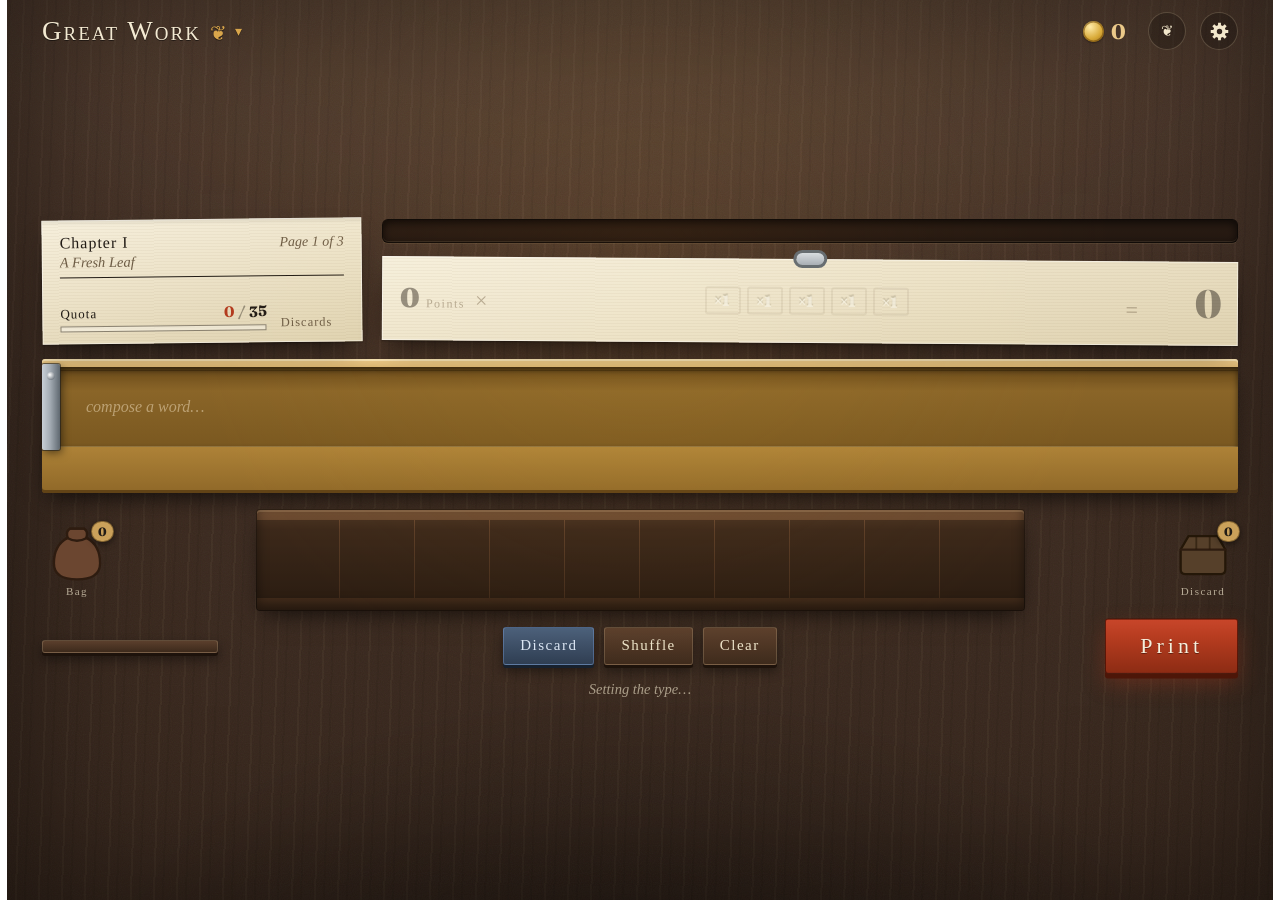
==== index.html @ 5962ec16 "A modes menu: Daily mode (beta) and Roguelike mode (alpha) The game's name in the header, and the ❦ " ====
<!DOCTYPE html>
<html lang="en">
<head>
  <meta charset="UTF-8" />
  <meta name="viewport" content="width=device-width, initial-scale=1, viewport-fit=cover" />
  <meta name="theme-color" content="#150e18" />
  <meta name="mobile-web-app-capable" content="yes" />
  <meta name="apple-mobile-web-app-capable" content="yes" />
  <meta name="apple-mobile-web-app-status-bar-style" content="black-translucent" />
  <title>GREAT WORK — a word-forging game</title>
  <link rel="icon" href="data:image/svg+xml,<svg xmlns='http://www.w3.org/2000/svg' viewBox='0 0 100 100'><text y='.9em' font-size='90'>❦</text></svg>" />
  <script>
    // The saved room, layout and UI scale, applied before the stylesheet
    // paints so nothing flashes. js/appearance.js owns all three from the
    // moment the modules are up — its auto-fit is the authority; the formula
    // here only has to land close enough for the first frame.
    (function () {
      try {
        var s = JSON.parse(localStorage.getItem('folio_settings_v1') || '{}');
        var de = document.documentElement;
        var look = typeof s.look === 'string' ? s.look : 'bench';
        de.dataset.look = look;
        if (typeof s.theme  === 'string') de.dataset.theme  = s.theme;
        // The bench keeps the Folio column under it (applyLayout in js/appearance.js).
        if (typeof s.layout === 'string') de.dataset.layout = look === 'bench' ? 'classic' : s.layout;
        var fitW = look === 'bench' ? 1300 : (s.layout === 'desk' ? 1720 : 1320);
        var fitH = look === 'bench' ? 900  : (s.layout === 'desk' ? 800  : 920);
        var ui = typeof s.uiScale === 'number' ? s.uiScale
          : Math.max(1, Math.min(innerWidth / fitW, innerHeight / fitH, 1.75));
        ui = Math.min(ui, Math.max(1, innerWidth / 1180));
        de.style.setProperty('--ui', String(Math.round(ui * 1000) / 1000));
      } catch (e) { /* first visit, or storage denied — the defaults hold */ }
    })();
  </script>
  <link rel="preconnect" href="https://fonts.googleapis.com">
  <link rel="preconnect" href="https://fonts.gstatic.com" crossorigin>
  <link href="https://fonts.googleapis.com/css2?family=Fraunces:ital,opsz,wght@0,9..144,500;0,9..144,700;0,9..144,900;1,9..144,500&family=Inter:wght@400;600;800&family=Caveat:wght@500;700&family=IM+Fell+English:ital@0;1&family=IM+Fell+English+SC&display=swap" rel="stylesheet">
  <link rel="stylesheet" href="css/style.css" />
  <!-- The bench look, laid over the board above and keyed off html[data-look] -->
  <link rel="stylesheet" href="css/bench.css" />
  <link rel="stylesheet" href="css/bench-sheets.css" />
</head>
<body>

  <header>
    <!-- The name opens the modes: this one, and the Daily Proof (daily/). -->
    <button class="logo mode-btn" id="modeBtn" type="button" aria-haspopup="true" aria-expanded="false" aria-controls="modeList">Great Work <span class="logo-mark">❦</span><span class="mode-caret" aria-hidden="true">▾</span></button>
    <nav class="mode-list" id="modeList" aria-label="Modes" hidden>
      <a class="mode-item" href="daily/">Daily mode <span class="mode-tag">beta</span></a>
      <span class="mode-item mode-item--here" aria-current="page">Roguelike mode <span class="mode-tag">alpha</span></span>
    </nav>
    <div class="header-spacer"></div>
    <div class="coin-purse" title="Coins"><span class="coin coin--lg"></span><span id="coinCount">0</span></div>
    <button id="manuscriptBtn" class="btn-icon btn-icon--manuscript" title="The manuscript — every word printed this run">❦</button>
    <!-- A drawn gear rather than the ⚙ glyph: a glyph's ink sits where its font
         put it, so a text gear turns about the button's centre and not its own. -->
    <button id="settingsBtn" class="btn-icon btn-icon--settings" title="Settings">
      <svg class="gear" viewBox="-12 -12 24 24" aria-hidden="true"><path fill="currentColor" fill-rule="evenodd" d="M7.78 -1.87 L11.06 -1.75 L11.06 1.75 L7.78 1.87 L6.82 4.18 L9.06 6.58 L6.58 9.06 L4.18 6.82 L1.87 7.78 L1.75 11.06 L-1.75 11.06 L-1.87 7.78 L-4.18 6.82 L-6.58 9.06 L-9.06 6.58 L-6.82 4.18 L-7.78 1.87 L-11.06 1.75 L-11.06 -1.75 L-7.78 -1.87 L-6.82 -4.18 L-9.06 -6.58 L-6.58 -9.06 L-4.18 -6.82 L-1.87 -7.78 L-1.75 -11.06 L1.75 -11.06 L1.87 -7.78 L4.18 -6.82 L6.58 -9.06 L9.06 -6.58 L6.82 -4.18Z M3.4 0 A3.4 3.4 0 1 0 -3.4 0 A3.4 3.4 0 1 0 3.4 0Z"/></svg>
    </button>
  </header>

  <main class="table">

    <!-- The ledger: status, the editor's demand, and the log. A real column in
         the Workshop layout; dissolved (display: contents) in the classic one. -->
    <div class="rail">

    <!-- Status: chapter · quota · resources -->
    <section class="status-row">
      <div class="status-card chapter-card">
        <span id="chapterLabel" class="chapter-label">Chapter I</span>
        <span id="chapterName" class="chapter-name">A Fresh Leaf</span>
        <span id="pageLabel" class="page-label">Page 1 <span class="page-of">of 3</span></span>
      </div>
      <div class="status-card quota-card" id="quotaCard">
        <div class="quota-top">
          <span class="quota-word">Quota</span>
          <span class="quota-nums"><b id="quotaNow">0</b><span class="quota-sep">/</span><span id="quotaTarget">35</span></span>
        </div>
        <div class="quota-bar"><div id="quotaFill" class="quota-fill"></div></div>
      </div>
      <div class="status-card pips-card">
        <div class="pips-row"><span class="pips-label">Words</span><span id="wordPips" class="pips"></span></div>
        <div class="pips-row"><span class="pips-label">Discards</span><span id="discardPips" class="pips"></span></div>
      </div>
      <!-- The bench look's sheet: one ruled line per word of the page, the
           word pips as their bullets (renderStatus in js/render.js). Retro
           keeps its pip row and never shows this. -->
      <div id="pageLines" class="page-lines" aria-label="The words of this page"></div>
    </section>

    <!-- The editor's bar: who holds the desk this Deadline, and their demand -->
    <section id="bossBar" class="boss-bar hidden" aria-live="polite"></section>

    <p id="log" class="log">Setting the type…</p>

    </div><!-- /rail -->

    <!-- The press: shelf, readout, groove, rack, actions. -->
    <div class="board">

    <!-- Patron shelf · the graveyard door · sundries workbench. The ghosts'
         drawer slides out over the shelf (openGhostDrawer in js/render.js);
         the door is its handle — a tab on the shelf's edge in the bench look,
         a door beside it in retro. -->
    <section class="shelf-row">
      <div class="shelf-wrap">
        <div class="shelf-clip">
          <div id="shelf" class="shelf" aria-label="Patrons"></div>
          <div id="ghostDrawer" class="ghost-drawer" hidden aria-label="Your ghosts"></div>
        </div>
        <button id="ghostBtn" class="ghost-btn hidden" aria-label="Your ghosts" aria-expanded="false"></button>
      </div>
      <div id="sundries" class="sundries" aria-label="Sundries"></div>
    </section>

    <!-- Score readout: Points × the colour multipliers = total.
         The two sides are wrapped so the row can be a fixed three-track grid:
         a number growing a digit — which is exactly what a patron waking up
         does — then grows outward from its own operator instead of shoving the
         chips and the total sideways. -->
    <section id="readout" class="readout readout--idle" aria-live="polite">
      <div class="ro-side ro-side--in">
        <div class="slab slab--points"><span class="slab-label">Points</span><span id="roPoints" class="slab-num">0</span></div>
        <span class="ro-op">×</span>
      </div>
      <div class="ro-chips" aria-label="Colour multipliers">
        <span id="chip-length"  class="chip chip--length"  title="Length multiplier — 6-letter words earn ×2, +0.5 per letter beyond">×1</span>
        <span id="chip-crimson" class="chip chip--crimson" title="Crimson multiplier">×1</span>
        <span id="chip-azure"   class="chip chip--azure"   title="Azure multiplier">×1</span>
        <span id="chip-jade"    class="chip chip--jade"    title="Jade multiplier">×1</span>
        <span id="chip-amber"   class="chip chip--amber"   title="Amber multiplier">×1</span>
        <span id="chip-purple"  class="chip chip--purple"  title="Purple-trim multiplier">×1</span>
        <span id="chip-cursed"  class="chip chip--cursed"  title="Cursed-tile multiplier">×1</span>
        <span id="chip-explosive" class="chip chip--explosive" title="Squib lead — ×2 per explosive sort in the word, and then the charge goes off">×1</span>
        <span id="chip-bold"    class="chip chip--bold"    title="Set bold — the word is bracketed by a pair of rules">×1</span>
        <span id="chip-primed"  class="chip chip--primed"  title="Primed — a multiplier armed against this word before it was set">×1</span>
      </div>
      <div class="ro-side ro-side--out">
        <span class="ro-op">=</span>
        <div class="ro-total-wrap"><span id="roTotalPlain" class="ro-total ro-total--struck" hidden>0</span><span id="roTotal" class="ro-total">0</span></div>
      </div>
    </section>

    <!-- Word groove — in the bench look, the composing stick. The scale and
         the knee are drawn by renderRule (js/render.js); the wrap dissolves
         in retro, which hides both. -->
    <div class="groove-wrap">
      <div id="word" class="word-groove" role="list" aria-label="Current word" data-placeholder="compose a word…"></div>
      <div id="wordRule" class="rule-bar" aria-hidden="true"></div>
      <div id="wordKnee" class="knee" aria-hidden="true"></div>
    </div>

    <!-- Bag · rack · tray -->
    <section class="rack-row">
      <button id="bagBtn" class="pouch" title="Tiles waiting to be drawn">
        <span class="pouch-icon">
          <svg viewBox="0 0 48 52" class="pouch-svg" aria-hidden="true">
            <path d="M16 12 Q14 6 18 4 L30 4 Q34 6 32 12 Q44 18 44 34 Q44 48 24 48 Q4 48 4 34 Q4 18 16 12 Z" class="pouch-body"/>
            <path d="M15 12 Q24 17 33 12" class="pouch-cinch"/>
            <path d="M18 4 L30 4" class="pouch-cinch"/>
          </svg>
          <span id="bagCount" class="pouch-count">0</span>
        </span>
        <span class="pouch-label">Bag</span>
      </button>

      <div id="rack" class="rack" role="list" aria-label="Tile rack"></div>

      <button id="discardBtn" class="pouch" title="Tiles printed or discarded this page">
        <span class="pouch-icon">
          <svg viewBox="0 0 52 52" class="pouch-svg" aria-hidden="true">
            <path d="M6 22 L13 10 L39 10 L46 22 L46 40 Q46 44 42 44 L10 44 Q6 44 6 40 Z" class="tray-body"/>
            <path d="M6 22 L46 22" class="pouch-cinch"/>
            <path d="M20 10 L20 22 M32 10 L32 22" class="tray-slats"/>
          </svg>
          <span id="discardCount" class="pouch-count">0</span>
        </span>
        <span class="pouch-label">Discard</span>
      </button>
    </section>

    <!-- Actions -->
    <section class="action-row">
      <button id="btnDiscard" class="btn btn-discard" title="Swap tiles for fresh ones">
        <span class="btn-label">Discard</span><kbd>swap tiles for new</kbd>
      </button>
      <button id="btnShuffle" class="btn btn-quiet"><span class="btn-label">Shuffle</span><kbd>space</kbd></button>
      <button id="btnClear" class="btn btn-quiet"><span class="btn-label">Clear</span><kbd>esc</kbd></button>
      <div class="action-spacer"></div>
      <button id="btnPrint" class="btn btn-print btn-big"><span class="btn-label">Print</span><kbd>↵</kbd></button>
    </section>

    </div><!-- /board -->

  </main>

  <!-- FX layer (floaters, flying tiles, sparkles) -->
  <div id="fx" aria-hidden="true"></div>

  <!-- Popover (tap/long-press tile & patron details) -->
  <div id="popover" class="tip-pop hidden" role="tooltip"></div>

  <!-- Banner -->
  <div id="banner" aria-live="polite">
    <div class="banner-inner">
      <div class="banner-rule">❧</div>
      <div class="banner-title"></div>
      <div class="banner-sub"></div>
      <div class="banner-rule banner-rule--flip">❧</div>
    </div>
  </div>

  <!-- The Prospectus — the sheet a run opens on: look, room, difficulty -->
  <div id="startModal" class="modal" role="dialog" aria-modal="true" aria-label="The Prospectus"></div>

  <!-- The Testing Chamber (a playtest bench, not part of the game) -->
  <div id="chamberModal" class="modal" role="dialog" aria-modal="true" aria-label="The Testing Chamber"></div>

  <!-- The Market -->
  <div id="marketModal" class="modal" role="dialog" aria-modal="true" aria-label="The Market"></div>

  <!-- The Black Market (a Colophon pick — the alley before the fair) -->
  <div id="blackMarketModal" class="modal modal--black" role="dialog" aria-modal="true" aria-label="The Black Market"></div>

  <!-- The Colophon (end-of-chapter upgrade pick) -->
  <div id="colophonModal" class="modal" role="dialog" aria-modal="true" aria-label="The Colophon"></div>

  <!-- The manuscript (every word printed this run, bound into chapters) -->
  <div id="manuscriptModal" class="modal" role="dialog" aria-modal="true" aria-label="The manuscript"></div>

  <!-- Inspector (bag / discard pile) -->
  <div id="inspectorModal" class="modal" role="dialog" aria-modal="true" aria-label="Tile inspector"></div>

  <!-- The ghosts (patrons The Ripper killed, still working) -->
  <div id="ghostModal" class="modal" role="dialog" aria-modal="true" aria-label="Your ghosts"></div>

  <!-- Game over / victory -->
  <div id="overlayModal" class="modal modal--center" role="dialog" aria-modal="true"></div>

  <!-- Settings -->
  <div id="settingsModal" class="modal" role="dialog" aria-modal="true" aria-label="Settings">
    <div class="sheet sheet--settings">
      <div class="sheet-head">
        <h2>Settings</h2>
        <button class="x" id="settingsClose">✕</button>
      </div>

      <div class="set-row">
        <label>Look</label>
        <div class="set-control">
          <div id="lookPicker" class="appearance-swatches"></div>
        </div>
      </div>

      <div class="set-row">
        <label>Room</label>
        <div class="set-control">
          <div id="themeSwatches" class="appearance-swatches"></div>
        </div>
      </div>

      <div class="set-row" id="layoutRow">
        <label>Layout</label>
        <div class="set-control">
          <div id="layoutPicker" class="appearance-swatches"></div>
        </div>
      </div>

      <div class="set-row">
        <label for="uiScaleSlider">UI size</label>
        <div class="set-control scale-control">
          <label class="scale-auto"><input type="checkbox" id="uiScaleAuto" checked />Fit my screen</label>
          <input type="range" id="uiScaleSlider" min="0.85" max="1.75" step="0.05" value="1" />
          <span id="uiScaleLabel" class="set-value">100%</span>
        </div>
      </div>

      <div class="set-row">
        <label for="animSlider">Animation speed</label>
        <div class="set-control">
          <input type="range" id="animSlider" min="0.5" max="3" step="0.25" value="1" />
          <span id="animSpeedLabel" class="set-value">×1</span>
        </div>
      </div>

      <div class="set-row">
        <label for="soundToggle">Sound</label>
        <div class="set-control">
          <input type="checkbox" id="soundToggle" checked />
        </div>
      </div>

      <!-- The board's buttons used to carry these; they are furniture in the
           one place the eye has work to do, so the list lives here instead. -->
      <div class="set-row">
        <label>Keys</label>
        <div class="set-control">
          <dl class="key-list">
            <dt>↵</dt><dd>print</dd>
            <dt>space</dt><dd>shuffle</dd>
            <dt>esc</dt><dd>clear, or cancel a discard</dd>
            <dt>⌫</dt><dd>take back the last tile</dd>
            <dt>a–z</dt><dd>play that letter</dd>
          </dl>
        </div>
      </div>

      <div class="set-row">
        <label>Word list</label>
        <div class="set-control set-control--stack">
          <label class="file-label">Load a .txt list<input id="fileInput" class="file-input" type="file" accept=".txt" /></label>
          <span class="dict-line"><span id="dictDot" class="dict-dot" title="Dictionary"></span><span id="dictStatus" class="set-note">loading…</span></span>
        </div>
      </div>

      <div class="set-row">
        <label>Run</label>
        <div class="set-control set-control--stack">
          <button id="btnNewRun" class="btn btn-danger">New run</button>
          <span class="set-note">Playing on <b id="runDifficulty">Standard</b>. A new run
            ends this one and opens the prospectus, where the difficulty is chosen.</span>
        </div>
      </div>

      <details class="dev-tools">
        <summary>Developer</summary>
        <div class="dev-row">
          <button id="devChamber" class="btn btn-quiet">The Testing Chamber</button>
          <button id="devCoins" class="btn btn-quiet">+20 Coins</button>
          <button id="devMarket" class="btn btn-quiet">Open Market</button>
          <button id="devWinPage" class="btn btn-quiet">Clear page</button>
        </div>
      </details>
    </div>
  </div>

  <script type="module" src="js/main.js"></script>
</body>
</html>
---- css/style.css ----
/* ═══ GREAT WORK — candlelit print-house ══════════════════════════════════════ */

/* ─── Tokens ──────────────────────────────────────────────────────────────────── */
:root {
  --aspd: 1;                       /* animation speed divisor (set from settings) */

  --bg-0:      #150e18;
  --bg-1:      #221726;
  --leather:   #2c1c26;
  --leather-2: #382430;

  --wood:       #5d3f28;
  --wood-dark:  #3a2818;
  --wood-light: #7d573a;

  --parch:     #f2e7cb;
  --parch-2:   #e4d4ae;
  --parch-ink: #3a2c1a;
  --parch-dim: #7a6647;

  --ivory:    #f8f0dc;
  --ivory-2:  #e8dab6;
  --tile-ink: #2c2214;

  --brass:      #d9a64b;
  --brass-hi:   #f6d68a;
  --brass-dark: #8a5f1d;

  --steel:      #b9c3ce;   /* the ratchet's colour — it has no paint of its own */

  --inkblue:      #8db8ff;
  --inkblue-deep: #1d3354;
  --pressred:     #ff8273;
  --press-deep:   #58231f;
  --setviolet:    #cfa6ff;
  --sets-deep:    #3c2358;

  --good: #8fdfae;
  --bad:  #ff7066;
  --warn: #ffc169;
  --muted: #9c8a96;

  --crimson: #c94f43;
  --azure:   #4f86c9;
  --jade:    #3fa371;
  --amber:   #d29a3a;

  --serif: 'Fraunces', Georgia, 'Times New Roman', serif;
  --sans:  'Inter', ui-sans-serif, system-ui, 'Segoe UI', sans-serif;
  /* Pencil — only where something is written by hand (The Redactor's wrappers).
     The faces behind Caveat exist per platform, so an offline or CSP-blocked
     build still gets handwriting rather than the serif. */
  --hand:  'Caveat', 'Segoe Script', 'Bradley Hand', 'Noto Serif Display', cursive;

  --tile-w: 68px;
  --tile-h: 72px;

  --r-sm: 8px;
  --r-md: 12px;
  --r-lg: 18px;

  /* ─── UI scale ────────────────────────────────────────────────────────────
     The whole board zooms by --ui — set on <html> by js/appearance.js (auto
     fit-to-window by default, or a fixed factor from Settings). Viewport
     units are NOT divided by the zoom, so any length meant as a share of the
     real window is written in these compensated units instead. */
  --ui: 1;
  --vwu: calc(1vw / var(--ui));
  --vhu: calc(1vh / var(--ui));
  --vmu: calc(1vmin / var(--ui));

  /* ─── The room ────────────────────────────────────────────────────────────
     Every surface a theme repaints — the page, the wood, the leather, the
     groove, the watermark — hangs on these. Themes override them at the foot
     of this file (html[data-theme=…]). The OBJECTS standing in the room —
     parchment cards, ivory tiles, the paints, trims and liveries — keep
     their colours in every theme, because their colours mean things; and the
     Deadline's ember light is global too, so the third page always feels
     like the third page whatever the room. */
  --room-ink: #f3deb8;             /* text & hairlines on the room's surfaces */
  --page-bg:
    radial-gradient(1100px 640px at 50% -8%, rgba(233, 178, 102, 0.13), transparent 62%),
    radial-gradient(900px 540px at 50% 112%, rgba(135, 62, 92, 0.16), transparent 58%),
    linear-gradient(180deg, #281a2c 0%, #1f1322 46%, #170d1a 100%);
  --page-bg-deadline:
    radial-gradient(1100px 640px at 50% -8%, rgba(233, 122, 96, 0.16), transparent 62%),
    radial-gradient(900px 540px at 50% 112%, rgba(150, 42, 48, 0.2), transparent 58%),
    linear-gradient(180deg, #2b1620 0%, #200f18 46%, #170a10 100%);
  --wm-glyph: '&';
  --wm-ink: rgba(243, 222, 184, 0.025);
  --vignette: inset 0 0 calc(22 * var(--vmu)) rgba(8, 2, 10, 0.62);
  --vignette-deadline:
    inset 0 0 calc(26 * var(--vmu)) rgba(10, 2, 4, 0.72),
    inset 0 0 0 1px rgba(255, 130, 115, 0.12);
  --surf-wood: linear-gradient(180deg, var(--wood-light) 0%, var(--wood) 18%, var(--wood-dark) 100%);
  --surf-card: linear-gradient(170deg, var(--leather-2), var(--leather));
  --groove-bg: linear-gradient(180deg, #190e16, #241420);
  --groove-edge: rgba(217, 166, 75, 0.28);
  --groove-edge-lit: rgba(217, 166, 75, 0.55);
  --readout-bg: rgba(12, 6, 14, 0.45);
  --market-bg:
    radial-gradient(700px 320px at 50% -10%, rgba(233, 178, 102, 0.16), transparent 65%),
    linear-gradient(175deg, #342030 0%, #251523 55%, #1e1120 100%);

  /* Card stock — parchment in every theme. Cards are objects, not room. */
  --card-face:   #f2e7cb;
  --card-face-2: #e4d4ae;

  /* Text and hairlines ON the wood — the shelf and rack stay mid-dark in
     every theme, so their labels keep cream rather than following the room. */
  --wood-ink: #f3deb8;
}

/* ─── Reset & stage ───────────────────────────────────────────────────────────── */
*, *::before, *::after { box-sizing: border-box; }
html, body { height: 100%; margin: 0; }

/* Windows draws a real scrollbar, and content that overflows for a moment — a
   bigger hand at the deal, a sheet, a grown bar — would summon it and shove
   the whole centred board sideways, then let it spring back. Reserve the
   gutter on both edges instead: the board stays put, and stays centred. */
html { scrollbar-gutter: stable both-edges; }

body {
  /* The UI scale is a plain zoom: every px in this file scales together.
     JS that positions FX from getBoundingClientRect divides by it (rects
     come back visual, style writes are re-multiplied) — see js/appearance.js. */
  zoom: var(--ui, 1);
  color: var(--parch);
  font-family: var(--sans);
  font-size: 14px;
  -webkit-font-smoothing: antialiased;
  height: calc(100% / var(--ui, 1));
  min-height: calc(100 * var(--vhu));
  min-height: calc(100dvh / var(--ui, 1));
  overflow-x: hidden;
  overscroll-behavior-y: contain;      /* no pull-to-refresh mid-game */
  touch-action: manipulation;          /* no double-tap zoom */
  user-select: none;
  -webkit-user-select: none;
  background: var(--page-bg);
}

/* leather grain + vignette + ghost glyph */
body::before {
  content: var(--wm-glyph);
  position: fixed;
  right: calc(-4 * var(--vwu)); bottom: calc(-14 * var(--vhu));
  font-family: var(--serif);
  font-weight: 900;
  font-size: calc(46 * var(--vwu));
  line-height: 1;
  color: var(--wm-ink);
  transform: rotate(-9deg);
  pointer-events: none;
  z-index: 0;
}
body::after {
  content: '';
  position: fixed; inset: 0;
  pointer-events: none;
  z-index: 1;
  box-shadow: var(--vignette);
  background-image: url("data:image/svg+xml,%3Csvg xmlns='http://www.w3.org/2000/svg' width='160' height='160'%3E%3Cfilter id='n'%3E%3CfeTurbulence type='fractalNoise' baseFrequency='0.9' numOctaves='2'/%3E%3C/filter%3E%3Crect width='160' height='160' filter='url(%23n)' opacity='0.05'/%3E%3C/svg%3E");
}

/* ─── The Deadline's light ─────────────────────────────────────────────────────
   Everything transitions, so it reads as the light going out rather than as a
   repaint. Hung off `body.deadline-on`, toggled in renderStatus (js/render.js). */
body {
  transition: background calc(1.4s / var(--aspd)) ease;
}
/* The ember light is the same in every theme — a Deadline pulls the shutters
   on the brightest room, so it re-pins the dark room's ink alongside. */
body.deadline-on {
  background: var(--page-bg-deadline);
  --room-ink: #f3deb8;
  --parch: #f2e7cb; --parch-2: #e4d4ae; --muted: #9c8a96;
  --brass: #d9a64b; --brass-hi: #f6d68a;
  --readout-bg: rgba(12, 6, 14, 0.45);
  --surf-card: linear-gradient(170deg, #3a2028, #2b1620);
  --surf-wood: linear-gradient(180deg, #7d573a 0%, #5d3f28 18%, #3a2818 100%);
  --groove-bg: linear-gradient(180deg, #190e16, #241420);
}
body.deadline-on::before { color: rgba(255, 190, 175, 0.03); }
body.deadline-on::after {
  box-shadow: var(--vignette-deadline);
}
body::before, body::after { transition: box-shadow calc(1.4s / var(--aspd)) ease, color calc(1.4s / var(--aspd)) ease; }

/* The shelf and the workbench are cut from one board, so they darken together. */
.shelf, .sundries { transition: background calc(1.4s / var(--aspd)) ease, box-shadow calc(1.4s / var(--aspd)) ease; }
body.deadline-on .shelf,
body.deadline-on .sundries {
  background: linear-gradient(180deg, #6b4130 0%, #4d2f22 18%, #2e1a14 100%);
  box-shadow:
    inset 0 2px 0 rgba(255, 190, 170, 0.16),
    inset 0 -6px 12px rgba(0, 0, 0, 0.45),
    0 10px 26px rgba(0, 0, 0, 0.55);
}

/* The status cards take the same cooling, the chapter label brass to ember. */
.status-card { transition: border-color calc(1.4s / var(--aspd)) ease, background calc(1.4s / var(--aspd)) ease; }
body.deadline-on .status-card {
  background: linear-gradient(170deg, #3a2028, #2b1620);
  border-color: rgba(255, 130, 115, 0.16);
}
body.deadline-on .chapter-label { color: #e9866f; }

body.deadline-on .logo { text-shadow: 0 2px 16px rgba(233, 122, 96, 0.35); }
body.deadline-on .logo-mark { color: #e08a70; }

@media (prefers-reduced-motion: reduce) {
  body, body::before, body::after, .shelf, .sundries, .status-card { transition: none; }
}

/* ─── Surfaces that stay dark in every theme ──────────────────────────────────
   The readout, the editor's bar, the banner, the header's chips and the
   candlelit sheets keep the dark room's ink whatever the room outside looks
   like — a bright theme repaints the room, not the machines standing in it. */
.readout, .boss-bar, #banner, .coin-purse, .btn-icon,
.sheet--market, .sheet--dark, .sheet--black, .sheet--ghosts {
  --room-ink: #f3deb8;
  --parch: #f2e7cb; --parch-2: #e4d4ae; --muted: #9c8a96;
  --brass: #d9a64b; --brass-hi: #f6d68a; --inkblue: #8db8ff;
}

/* ─── Header ──────────────────────────────────────────────────────────────────── */
header {
  position: relative;
  z-index: 5;
  display: flex;
  align-items: center;
  gap: 14px;
  padding: 12px 26px 4px;
  max-width: 1120px;
  margin: 0 auto;
}

/* Small capitals, as a title page sets them — size down, tracking up. */
.logo {
  font-family: var(--serif);
  font-weight: 900;
  font-size: 23px;
  font-variant-caps: small-caps;
  letter-spacing: 1.6px;
  color: var(--parch);
  text-shadow: 0 2px 14px rgba(233, 178, 102, 0.25);
  white-space: nowrap;
}
.logo-mark { color: var(--brass); font-size: 20px; }

/* The dictionary's state, beside its status line in Settings. */
.dict-line { display: inline-flex; align-items: center; gap: 7px; }
.dict-dot {
  flex: none;
  width: 8px; height: 8px;
  border-radius: 50%;
  background: var(--muted);
}
.dict-dot--good { background: var(--good); box-shadow: 0 0 8px rgba(143, 223, 174, 0.7); }
.dict-dot--warn { background: var(--warn); box-shadow: 0 0 8px rgba(255, 193, 105, 0.7); }
.dict-dot--wait { background: var(--muted); animation: dictPulse calc(1.2s / var(--aspd)) ease infinite; }
@keyframes dictPulse { 50% { opacity: 0.3; } }

.header-spacer { flex: 1; }
/* ─── The modes menu (the name in the corner; the ❦ on the Daily Proof) ──────── */
/* The header is its own layer, under the table; while the list is open it
   comes up over the board (but stays under the sheets, which sit far higher). */
header:has(.mode-list:not([hidden])) { z-index: 40; }
.mode-btn { background: none; border: 0; padding: 0; margin: 0; cursor: pointer; text-align: left; }
.mode-caret { font-size: 0.5em; margin-left: 6px; color: var(--brass); vertical-align: 0.25em; }
.mode-list {
  position: absolute; top: calc(100% + 2px); left: 22px; z-index: 60;
  display: grid; gap: 2px; min-width: 232px; padding: 6px;
  border-radius: 10px;
  background: #241820;
  border: 1px solid rgba(217, 166, 75, 0.45);
  box-shadow: 0 14px 34px rgba(0, 0, 0, 0.55);
}
.mode-list[hidden] { display: none; }
.mode-item {
  display: flex; align-items: center; gap: 10px;
  padding: 11px 12px; border-radius: 7px;
  font: 600 15.5px var(--serif); color: #f2e7cb; text-decoration: none; white-space: nowrap;
}
a.mode-item:hover, a.mode-item:focus-visible { background: rgba(217, 166, 75, 0.16); outline: none; }
.mode-item::before { content: '✓'; width: 1em; color: transparent; }
.mode-item--here, .mode-item--here::before { color: #f6d68a; }
.mode-tag {
  margin-left: auto;
  font: 700 9.5px var(--sans); letter-spacing: 0.12em; text-transform: uppercase;
  color: rgba(242, 231, 203, 0.6);
  border: 1px solid rgba(242, 231, 203, 0.3); border-radius: 4px; padding: 2px 5px;
}


.coin-purse {
  display: flex;
  align-items: center;
  gap: 7px;
  font-family: var(--serif);
  font-weight: 700;
  font-size: 21px;
  color: var(--brass-hi);
  background: rgba(35, 22, 14, 0.55);
  border: 1px solid rgba(217, 166, 75, 0.35);
  border-radius: 999px;
  padding: 5px 16px 5px 10px;
  box-shadow: inset 0 1px 0 rgba(255, 230, 170, 0.08), 0 4px 14px rgba(0, 0, 0, 0.35);
}

.coin {
  display: inline-block;
  width: 0.85em; height: 0.85em;
  border-radius: 50%;
  background: radial-gradient(circle at 34% 28%, #ffeBa8, #d8a937 58%, #96691a);
  box-shadow: inset 0 0 0 1.5px rgba(110, 72, 8, 0.55), 0 1px 2px rgba(0, 0, 0, 0.4);
  vertical-align: -0.08em;
}
.coin--lg { width: 1em; height: 1em; }

.btn-icon {
  background: rgba(35, 22, 14, 0.55);
  border: 1px solid rgba(243, 222, 184, 0.16);
  color: var(--parch);
  font-size: 17px;
  width: 38px; height: 38px;
  border-radius: 50%;
  cursor: pointer;
  transition: transform calc(0.12s / var(--aspd)), border-color calc(0.12s / var(--aspd));
}
.btn-icon:hover { border-color: var(--brass); transform: rotate(40deg); }
.btn-icon--settings { display: grid; place-items: center; padding: 0; }
.btn-icon .gear { display: block; width: 19px; height: 19px; }

/* ─── Table layout ────────────────────────────────────────────────────────────── */
.table {
  position: relative;
  z-index: 5;
  max-width: 1120px;
  margin: 0 auto;
  padding: 6px 26px 40px;
  display: grid;
  gap: 14px;
  min-height: calc(100 * var(--vhu) - 72px);
  align-content: center;
}

/* ─── The two layouts ─────────────────────────────────────────────────────────
   The rail (chapter, quota, pips, the editor's bar, the log) and the board
   (shelf, readout, groove, rack, actions) are real wrappers in the HTML. In
   the classic Folio layout they dissolve — display: contents — and explicit
   `order` restores the original interleaved column. The Workshop layout, for
   wide screens, makes them real columns: ledger on the left, press on the
   right (html[data-layout="desk"], further down with the themes). */
.rail, .board { display: contents; }
.shelf-row   { order: 1; }
.status-row  { order: 2; }
.boss-bar    { order: 3; }
.readout     { order: 4; }
.word-groove { order: 5; }
.rack-row    { order: 6; }
.action-row  { order: 7; }
.log         { order: 8; }

/* ─── Patron shelf · sundries workbench ───────────────────────────────────────── */
.shelf-row {
  display: grid;
  grid-template-columns: 1fr auto;   /* a third column appears with the ghosts */
  gap: 10px;
  align-items: stretch;
}
/* The shelf and its door share a wrap, so the ghosts' drawer can slide out
   over the shelf alone. The door takes a column of its own once it shows. */
.shelf-wrap {
  position: relative;
  display: grid;
  grid-template-columns: minmax(0, 1fr);
  gap: 10px;
  align-items: stretch;
  min-width: 0;
}
.shelf-wrap:has(.ghost-btn:not(.hidden)) { grid-template-columns: minmax(0, 1fr) auto; }
.shelf-clip { position: relative; min-width: 0; }
/* Clipped only while the drawer is out, so the shelf's shadows and the
   cards' overhangs are never cut in the ordinary way of things. */
.shelf-clip--live { clip-path: inset(-14px); }

/* ─── The ghosts' drawer ───────────────────────────────────────────────────────
   The graveyard, pulled out over the shelf: the same seats in the same
   geometry, slate under moonlight, with the tally on its left cheek. Opened
   and shut by the door (openGhostDrawer / closeGhostDrawer in js/render.js). */
.ghost-drawer {
  position: absolute;
  inset: 0;
  z-index: 3;
  display: grid;
  grid-template-columns: auto minmax(0, 1fr);
  /* One row, capped at the drawer's own height. Without the cap the row is
     auto-sized, the shelf's `height: 100%` resolves against nothing, and the
     cards grow to their content and are clipped instead of fitted. */
  grid-template-rows: minmax(0, 1fr);
  border-radius: var(--r-md);
  border: 1px solid rgba(150, 195, 250, 0.35);
  background:
    radial-gradient(90% 120% at 50% 0%, rgba(70, 110, 170, 0.14), transparent 70%),
    linear-gradient(180deg, #0a0e1a 0%, #04060d 100%);
  box-shadow:
    inset 0 1px 0 rgba(170, 200, 245, 0.14),
    -6px 0 18px rgba(0, 0, 0, 0.55),
    0 10px 26px rgba(0, 0, 0, 0.45);
  transform: translateX(104%);
  transition: transform calc(0.24s / var(--aspd)) cubic-bezier(0.2, 0.8, 0.25, 1);
}
.ghost-drawer[hidden] { display: none; }   /* the class's grid would outrank the attribute */
.ghost-drawer--open { transform: none; }
.ghost-drawer-head {
  display: flex;
  flex-direction: column;
  justify-content: center;
  gap: 3px;
  padding: 8px 12px 8px 14px;
  max-width: 120px;
  border-right: 1px dashed rgba(178, 214, 255, 0.3);
  color: #e4efff;
}
.ghost-drawer-title {
  font-family: var(--sans);
  font-size: 11px;
  font-weight: 800;
  letter-spacing: 1.4px;
  text-transform: uppercase;
  text-shadow: 0 0 12px rgba(140, 195, 255, 0.45);
}
.ghost-drawer-tally {
  font-family: var(--serif);
  font-size: 18px;
  font-weight: 700;
  color: #c3d3ef;
}
.ghost-drawer-note { font-size: 10.5px; line-height: 1.25; color: #9fb8d8; }
/* The drawer is exactly the size of the table it covers, so its cards are cut
   to THAT and not to the board's: the shelf inside fills the drawer's height
   and shares it between one row, which is what stops a short table — the
   shop's, whose seats are half the height of the bench's — from having the
   graveyard hang out of the bottom of it. The clip is the guarantee. */
.ghost-drawer { overflow: hidden; }
/* In the shop the seats are half the height and show a name and no rule, so
   the drawer over them does the same: at that size a rule can only be a
   half-line of clipped text, which reads as a fault rather than a trim. The
   whole of it is a tap away in the card's popover, and the board's own drawer
   — where a ghost is actually read — has the room to print it. */
.sheet--market .ghost-drawer .patron-desc,
.sheet--black .ghost-drawer .patron-desc { display: none; }
.ghost-drawer .shelf {
  background: none;
  border: 0;
  box-shadow: none;
  height: 100%;
  min-height: 0;
  align-content: stretch;
  grid-auto-rows: minmax(0, 1fr);
}
.ghost-btn--open {
  box-shadow: inset 0 2px 6px rgba(0, 0, 0, 0.6), inset 0 0 0 1px rgba(150, 195, 250, 0.25);
}
@media (prefers-reduced-motion: reduce) { .ghost-drawer { transition: none; } }

.shelf {
  display: grid;
  /* Extra seats from the Colophon grow this — see renderShelf() */
  grid-template-columns: repeat(var(--seat-count, 5), 1fr);
  gap: 10px;
  padding: 10px 12px 12px;
  background: var(--surf-wood);
  border-radius: var(--r-md);
  border: 1px solid rgba(0, 0, 0, 0.45);
  box-shadow:
    inset 0 2px 0 rgba(255, 220, 170, 0.18),
    inset 0 -6px 12px rgba(0, 0, 0, 0.35),
    0 10px 26px rgba(0, 0, 0, 0.45);
}

.patron {
  position: relative;
  min-height: 64px;
  border-radius: var(--r-sm);
  display: flex;
  flex-direction: column;
  align-items: center;
  justify-content: center;
  gap: 3px;
  padding: 7px 6px 6px;
  text-align: center;
  cursor: help;
}

/* An occupied seat can be dragged — seat order is the running order. */
.patron[data-patron] {
  cursor: grab;
  touch-action: none;               /* the gesture drags the card, not the page */
  user-select: none;
  -webkit-user-select: none;
}
.patron[data-patron]:active { cursor: grabbing; }
.patron--held {
  opacity: 0.3;
  filter: grayscale(0.5);
}

.patron--empty {
  border: 1.5px dashed color-mix(in srgb, var(--wood-ink) 26%, transparent);
  color: color-mix(in srgb, var(--wood-ink) 34%, transparent);
  font-size: 17px;
  gap: 2px;
}
.patron--empty::after {
  content: 'patron seat';
  font-size: 8px;
  font-weight: 800;
  letter-spacing: 1.6px;
  text-transform: uppercase;
  color: color-mix(in srgb, var(--wood-ink) 32%, transparent);
}

/* One ring token per rarity, so the lit state below can add a glow layer.
   Ubiquitous shares the common ring on purpose: it is not a lesser card, only
   one you meet more often, and a fourth colour here would read as a fourth
   tier. */
.patron--ubiquitous,
.patron--common   { --ring: rgba(138, 95, 29, 0.35); }
.patron--uncommon { --ring: rgba(47, 116, 92, 0.55); }
.patron--rare     { --ring: rgba(112, 64, 160, 0.55); }

/* ─── A distinguished patron (postnoms) ────────────────────────────────────────
   Foiled, because the ×Mult a postnom carries is nowhere in the desc. The sheen
   is a background layer, not an overlay, so it sits under the emoji and name. */
.patron.patron--postnom {
  --ring: rgba(214, 172, 74, 0.85);
  background:
    linear-gradient(115deg,
      rgba(255, 255, 255, 0) 30%,
      rgba(255, 246, 214, 0.55) 44%,
      rgba(255, 214, 140, 0.75) 50%,
      rgba(255, 246, 214, 0.55) 56%,
      rgba(255, 255, 255, 0) 70%),
    linear-gradient(170deg, #fdf3d4 0%, #ecd39a 100%);
  background-size: 260% 100%, 100% 100%;
  background-position: 120% 0, 0 0;
  animation: foilSheen calc(5.2s / var(--aspd)) ease-in-out infinite;
  box-shadow:
    inset 0 0 0 2px rgba(255, 252, 240, 0.85),
    inset 0 0 0 3.5px var(--ring),
    inset 0 0 0 5px rgba(180, 132, 40, 0.35),
    0 4px 14px rgba(0, 0, 0, 0.5),
    0 0 22px rgba(224, 180, 81, 0.5);
}
.patron.patron--postnom .patron-name,
.offer-patron.offer-patron--postnom .op-name { color: #7a5310; font-weight: 800; }

/* The letters as a gilt tab, in the one corner nothing else claims (livery pin
   top-left, ✕ top-right, laurel bottom-right). */
.patron-postnom {
  position: absolute;
  bottom: 3px; left: 4px;
  z-index: 3;
  padding: 1px 4px 1.5px;
  border-radius: 3px;
  font-family: var(--serif);
  font-size: 8px;
  font-weight: 900;
  letter-spacing: 0.6px;
  line-height: 1.25;
  color: #4a3208;
  background: linear-gradient(175deg, #ffe9ae 0%, #e0b451 100%);
  box-shadow: inset 0 0 0 1px rgba(122, 83, 19, 0.55), 0 1px 2px rgba(0, 0, 0, 0.3);
}
@keyframes foilSheen {
  0%, 100% { background-position: 130% 0, 0 0; }
  50%      { background-position: -30% 0, 0 0; }
}
@media (prefers-reduced-motion: reduce) {
  .patron.patron--postnom { animation: none; background-position: 50% 0, 0 0; }
}
/* The Market's calling card wears the same foil. */
.offer-patron.offer-patron--postnom {
  background:
    linear-gradient(115deg,
      rgba(255, 255, 255, 0) 30%,
      rgba(255, 246, 214, 0.5) 44%,
      rgba(255, 214, 140, 0.7) 50%,
      rgba(255, 246, 214, 0.5) 56%,
      rgba(255, 255, 255, 0) 70%),
    linear-gradient(170deg, #fbf1d6 0%, #f0dcae 100%);
  background-size: 260% 100%, 100% 100%;
  animation: foilSheen calc(5.2s / var(--aspd)) ease-in-out infinite;
  box-shadow:
    inset 0 0 0 2.5px rgba(214, 172, 74, 0.75),
    0 6px 18px rgba(0, 0, 0, 0.5),
    0 0 20px rgba(214, 172, 74, 0.28);
}
.op-postnom { color: #8a5c12; font-weight: 800; letter-spacing: 0.3px; }

/* A calling card for someone already dead is skinned further down, with the
   Market's own cards — it has to overrule the livery and body rules there. */

@media (prefers-reduced-motion: reduce) {
  .offer-patron.offer-patron--postnom { animation: none; }
}

.patron--ubiquitous, .patron--common, .patron--uncommon, .patron--rare {
  background: linear-gradient(170deg, var(--card-face) 0%, var(--card-face-2) 100%);
  color: var(--parch-ink);
  border: 1px solid var(--brass-dark);
  box-shadow:
    inset 0 0 0 2px rgba(255, 248, 226, 0.6),
    inset 0 0 0 3.5px var(--ring),
    0 4px 10px rgba(0, 0, 0, 0.45);
  transition: filter calc(0.22s / var(--aspd)) ease,
              opacity calc(0.22s / var(--aspd)) ease,
              transform calc(0.22s / var(--aspd)) ease;
}

/* ─── A ghost (a patron The Ripper killed, or one hired dead) ──────────────────
   Not the parchment card drained but its negative: slate under moonlight,
   light-inked, edged in the dashed glow the ghost TILE wears, breathing.
   Only ever seen behind the graveyard door. */
.patron--ghost.patron--ubiquitous,
.patron--ghost.patron--common,
.patron--ghost.patron--uncommon,
.patron--ghost.patron--rare {
  background:
    radial-gradient(125% 80% at 50% -12%, rgba(126, 178, 240, 0.22), transparent 72%),
    linear-gradient(170deg, #1a2338 0%, #0d1322 100%);
  color: #d3e3fb;
  border: 1px dashed rgba(178, 214, 255, 0.5);
  box-shadow:
    inset 0 0 0 2px rgba(150, 195, 250, 0.12),
    inset 0 0 20px rgba(96, 148, 214, 0.22),
    0 4px 16px rgba(0, 0, 0, 0.65),
    0 0 20px rgba(122, 172, 236, 0.25);
  animation: ghostBreath calc(3.6s / var(--aspd)) ease-in-out infinite;
}
.patron--ghost .patron-emoji {
  filter: grayscale(0.45) brightness(1.4) drop-shadow(0 0 8px rgba(150, 205, 255, 0.6));
  opacity: 0.92;
}
.patron--ghost .patron-name {
  color: #d3e3fb;
  text-shadow: 0 0 8px rgba(140, 195, 255, 0.5);
}
/* Dark red on near-black is a smudge; the ✕ goes spectral with the rest. */
.patron--ghost .patron-x {
  background: #1d2c46;
  border-color: rgba(150, 195, 250, 0.45);
  color: #cfe4ff;
}
.patron--ghost.patron--empty {
  border-color: rgba(150, 180, 230, 0.2);
  color: rgba(180, 205, 240, 0.3);
}
.patron--ghost.patron--empty::after { content: 'unhaunted'; color: rgba(180, 205, 240, 0.28); }
@keyframes ghostBreath {
  0%, 100% { opacity: 0.82; }
  50%      { opacity: 1; }
}

/* The knife going in: the victim's card flares white and drains. */
.patron--murdered {
  animation: murdered calc(0.9s / var(--aspd)) ease-out;
}
@keyframes murdered {
  0%   { filter: none; transform: none; }
  18%  { filter: brightness(2.4) saturate(0.2); transform: translateY(-4px) rotate(-1.5deg); }
  100% { filter: grayscale(1) brightness(0.6); transform: none; opacity: 0.35; }
}

/* ─── The graveyard door ───────────────────────────────────────────────────────
   Hidden by renderGhosts until there is something behind it. */
.ghost-btn {
  position: relative;
  display: flex;
  flex-direction: column;
  align-items: center;
  justify-content: center;
  gap: 2px;
  width: 52px;
  padding: 8px 4px;
  border-radius: var(--r-md);
  border: 1px solid rgba(0, 0, 0, 0.45);
  background: linear-gradient(180deg, #2b3550 0%, #171d2e 100%);
  color: #c3d3ef;
  cursor: pointer;
  box-shadow:
    inset 0 2px 0 rgba(170, 200, 245, 0.18),
    inset 0 -6px 12px rgba(0, 0, 0, 0.4),
    0 10px 26px rgba(0, 0, 0, 0.45);
  transition: transform calc(0.14s / var(--aspd)), box-shadow calc(0.16s / var(--aspd));
}
.ghost-btn:hover { transform: translateY(-2px); }
.ghost-btn-mark  { font-size: 20px; line-height: 1; filter: drop-shadow(0 0 6px rgba(150, 190, 255, 0.5)); }
.ghost-btn-count {
  font-family: var(--sans);
  font-size: 10px;
  font-weight: 800;
  letter-spacing: 0.6px;
  color: #9fb6da;
}

/* The same door in the Market's table heading — a chip, since it sits on text. */
.market-ghosts {
  display: inline-flex;
  align-items: center;
  gap: 5px;
  margin-left: auto;
  padding: 3px 10px 3px 7px;
  border-radius: 999px;
  border: 1px solid rgba(150, 180, 230, 0.4);
  background: linear-gradient(180deg, #2b3550 0%, #1b2236 100%);
  color: #c3d3ef;
  font-family: var(--sans);
  font-size: 11px;
  font-weight: 800;
  letter-spacing: 0.4px;
  cursor: pointer;
  transition: transform calc(0.12s / var(--aspd)), border-color calc(0.14s / var(--aspd));
}
.market-ghosts:hover { transform: translateY(-1px); border-color: rgba(190, 215, 255, 0.7); }
.market-ghosts .ghost-btn-mark { font-size: 13px; }

/* The sheet sits above the Market, which is itself a modal at z-index 200 —
   the graveyard is the front-most thing in the room while it is open. */
#ghostModal { z-index: 210; }
/* The whole room goes dark, not just the slab in it — a parchment frame around
   a black graveyard reads as a hole cut in the page. */
.sheet.sheet--ghosts {          /* doubled: .sheet's parchment is set further down */
  max-width: 720px;
  background:
    radial-gradient(700px 320px at 50% -10%, rgba(120, 170, 235, 0.16), transparent 70%),
    linear-gradient(175deg, #1a2237 0%, #10162a 70%, #0a0f1e 100%);
  color: #d3e3fb;
  border-color: rgba(150, 195, 250, 0.35);
  box-shadow:
    inset 0 0 0 1px rgba(150, 195, 250, 0.1),
    inset 0 0 60px rgba(60, 100, 160, 0.18),
    0 36px 90px rgba(0, 0, 0, 0.8);
}
.sheet.sheet--ghosts h2 {
  color: #e4efff;
  text-shadow: 0 0 12px rgba(140, 195, 255, 0.45);
}
.sheet--ghosts .sheet-note { color: #9fb8d8; }
.sheet.sheet--ghosts .x { color: #9fb8d8; }
.sheet.sheet--ghosts .x:hover { background: rgba(140, 186, 240, 0.16); color: #e4efff; }
.sheet--ghosts .shelf--ghosts {
  gap: 8px;
  padding: 10px 12px 12px;
  /* Darker than anything standing on it — the cards are the only light in
     the room, and their glow needs somewhere to fall. */
  background:
    radial-gradient(90% 120% at 50% 0%, rgba(70, 110, 170, 0.14), transparent 70%),
    linear-gradient(180deg, #0a0e1a 0%, #04060d 100%);
  border-color: rgba(0, 0, 0, 0.7);
  box-shadow: inset 0 0 26px rgba(0, 0, 0, 0.8);
}
.ghost-tally {
  font-family: var(--sans);
  font-size: 11px;
  font-weight: 800;
  letter-spacing: 1px;
  text-transform: uppercase;
  color: #9fb6da;
  margin-left: 8px;
}

/* The seat's guild hint: a small enamel livery pin in the top-left corner. */
.patron[class*="patron--g-"]::before {
  content: '';
  position: absolute;
  top: 4px;
  left: 4px;
  width: 6px;
  height: 6px;
  border-radius: 50%;
  background: radial-gradient(circle at 35% 30%, var(--livery-brt), var(--livery) 70%);
  box-shadow: 0 0 0 1px rgba(20, 12, 8, 0.5);
  z-index: 2;
}

/* The bench wears the Market's ribbons here instead (css/bench.css); retro's
   seat keeps the enamel pin above, so the silk stays in the drawer. */
.patron-liveries { display: none; }

/* A dual-livery seat wears a second pin beside the first. It rides the same
   pseudo-element as extra box-shadow dots — ::after is spoken for by
   --armed and --empty — so one badge carries both enamels. */
.patron[class*="patron--g2-"]::before {
  box-shadow:
    0 0 0 1px rgba(20, 12, 8, 0.5),
    9px 0 0 0 var(--livery2),
    9px 0 0 1px rgba(20, 12, 8, 0.5);
}

/* The tiles a tube has laid out, said three ways so they read in a rack of ten:
   they lift, they ring, and everything else steps back (.zone--offering). */
.tile--tube-offer {
  outline: 3px solid #ffd98c;
  outline-offset: 3px;
  filter: drop-shadow(0 0 10px rgba(255, 200, 105, 0.7));
  animation: tube-offer-breathe 1.15s ease-in-out infinite alternate;
}
@keyframes tube-offer-breathe {
  from { outline-color: rgba(255, 214, 140, 0.6);
         filter: drop-shadow(0 0 6px rgba(255, 196, 96, 0.45)); }
  to   { outline-color: #fff0c4;
         filter: drop-shadow(0 0 18px rgba(255, 205, 120, 0.95)); }
}

/* Only a tube lays out an offer — the ratchet, loupe and tongs take any tile, so
   their armed zones must dim nothing, hence a class of its own rather than
   .zone--painting. A picked tile is excluded from both rules. */
.zone--offering .tile--tube-offer:not(.tile--selected) {
  transform: translateY(-7px) scale(1.07);
  z-index: 4;
}
.zone--offering .tile:not(.tile--tube-offer):not(.tile--selected) {
  opacity: 0.38;
  filter: grayscale(0.75) brightness(0.7);
}

.patron-emoji { font-size: 23px; line-height: 1; filter: drop-shadow(0 1px 1px rgba(0,0,0,0.25)); }
.patron-name {
  font-family: var(--serif);
  font-weight: 700;
  font-size: 10.5px;
  letter-spacing: 0.2px;
  white-space: nowrap;
  overflow: hidden;
  text-overflow: ellipsis;
  max-width: 100%;
}

.patron-x {
  position: absolute;
  top: -7px; right: -7px;
  width: 19px; height: 19px;
  border-radius: 50%;
  border: 1px solid rgba(0, 0, 0, 0.4);
  background: #7c2f28;
  color: #ffd9d2;
  font-size: 10px;
  line-height: 1;
  cursor: pointer;
  opacity: 0;
  transition: opacity calc(0.15s / var(--aspd)), transform calc(0.15s / var(--aspd));
}
.patron:hover .patron-x { opacity: 1; }
.patron-x:hover { transform: scale(1.15); }

/* A laurel a patron wears. Bottom-right because every other corner is spoken
   for: livery pin top-left, ✕ top-right, standing-to-gain badge outside it. */
.patron-laurel {
  position: absolute;
  bottom: 3px; right: 6px;
  display: flex;
  align-items: center;
  gap: 1px;
  font-size: 11px;
  line-height: 1;
  z-index: 3;
  filter: drop-shadow(0 1px 1px rgba(0, 0, 0, 0.35));
}
/* The card's own ink, not gold — gold on cream is a number nobody can read. */
.patron-laurel b {
  font-size: 9.5px;
  font-weight: 900;
  color: #7a5313;
  filter: none;
}

/* ── The workbench: sundries bought at the Shop, spent mid-page ──────────────── */
.sundries {
  display: grid;
  /* Extra slots from the Colophon grow this — see renderSundries() */
  grid-template-columns: repeat(var(--slot-count, 2), 74px);
  gap: 10px;
  padding: 10px 12px 12px;
  background: var(--surf-wood);
  border-radius: var(--r-md);
  border: 1px solid rgba(0, 0, 0, 0.45);
  box-shadow:
    inset 0 2px 0 rgba(255, 220, 170, 0.18),
    inset 0 -6px 12px rgba(0, 0, 0, 0.35),
    0 10px 26px rgba(0, 0, 0, 0.45);
}

.sundry {
  position: relative;
  min-height: 64px;
  border-radius: var(--r-sm);
  display: flex;
  flex-direction: column;
  align-items: center;
  justify-content: center;
  gap: 4px;
  padding: 7px 5px 6px;
  font-family: var(--sans);
  transition: transform calc(0.12s / var(--aspd)), box-shadow calc(0.15s / var(--aspd));
}
.sundry--crimson { --paintcol: var(--crimson); }
.sundry--azure   { --paintcol: var(--azure); }
.sundry--jade    { --paintcol: var(--jade); }
.sundry--amber   { --paintcol: var(--amber); }

button.sundry, .sundry--card {
  background: linear-gradient(170deg, var(--card-face) 0%, var(--card-face-2) 100%);
  color: var(--parch-ink);
  border: 1px solid var(--brass-dark);
  box-shadow:
    inset 0 0 0 2px rgba(255, 248, 226, 0.6),
    inset 0 0 0 3.5px rgba(138, 95, 29, 0.35),
    0 4px 10px rgba(0, 0, 0, 0.45);
  cursor: pointer;
}
button.sundry:hover { transform: translateY(-2px); }

.sundry--armed {
  transform: translateY(-3px);
  outline: 2.5px solid var(--paintcol, var(--warn));
  outline-offset: 2px;
  box-shadow:
    inset 0 0 0 2px rgba(255, 248, 226, 0.6),
    0 0 18px var(--paintcol, var(--warn)),
    0 6px 12px rgba(0, 0, 0, 0.45);
}
.sundry--armed:hover { transform: translateY(-3px); }

/* The workbench's answer to the patron card's ✕: hidden until hover, by design.
   Touch never hovers, so the slot's long-press popover carries the same act. */
.sundry-x {
  position: absolute;
  top: -6px; right: -6px;
  width: 18px; height: 18px;
  border-radius: 50%;
  border: 1px solid rgba(0, 0, 0, 0.4);
  background: #7c2f28;
  color: #ffd9d2;
  font-family: var(--sans);
  font-size: 9px;
  line-height: 16px;
  text-align: center;
  cursor: pointer;
  opacity: 0;
  z-index: 4;
  transition: opacity calc(0.15s / var(--aspd)), transform calc(0.15s / var(--aspd));
}
.sundry:hover .sundry-x { opacity: 1; }
.sundry-x:hover { transform: scale(1.15); }

/* In the SHOP the ✕ is always out. On the board it is a tidy-up you go looking
   for, so hiding it until hover is right; at the Market, letting a seat or a
   tool go IS one of the things you came to do, and a control you have to
   discover by hovering is a control most players never find. */
.sheet--market .sundry-x,
.sheet--market .patron-x { opacity: 0.62; }
.sheet--market .sundry:hover .sundry-x,
.sheet--market .patron:hover .patron-x { opacity: 1; }

/* ── One tap left ─────────────────────────────────────────────────────────────
   An armed tool with its targets picked waits on a tap *on the tool*, so it
   breathes in --paintcol above the dimmed table (.table--tool-ready). */
.sundry--ready {
  position: relative;
  z-index: 3;
  animation: tool-ready calc(1.15s / var(--aspd)) ease-in-out infinite;
}
@keyframes tool-ready {
  0%, 100% {
    transform: translateY(-3px) scale(1);
    box-shadow:
      inset 0 0 0 2px rgba(255, 248, 226, 0.6),
      0 0 18px var(--paintcol, var(--warn)),
      0 6px 12px rgba(0, 0, 0, 0.45);
  }
  50% {
    transform: translateY(-5px) scale(1.05);
    box-shadow:
      inset 0 0 0 2.5px rgba(255, 248, 226, 0.95),
      0 0 32px 7px var(--paintcol, var(--warn)),
      0 9px 18px rgba(0, 0, 0, 0.5);
  }
}
/* The label swaps to the instruction ("Paint it"), so give it the weight of one. */
.sundry--ready .sundry-name {
  color: #fff8e2;
  text-shadow: 0 0 8px var(--paintcol, var(--warn));
}

.sundry--empty {
  border: 1.5px dashed color-mix(in srgb, var(--wood-ink) 26%, transparent);
  color: color-mix(in srgb, var(--wood-ink) 34%, transparent);
  font-size: 15px;
  gap: 2px;
}
.sundry--empty::after {
  content: 'sundry';
  font-size: 8px;
  font-weight: 800;
  letter-spacing: 1.6px;
  text-transform: uppercase;
  color: color-mix(in srgb, var(--wood-ink) 32%, transparent);
}

.sundry-name {
  font-family: var(--serif);
  font-weight: 700;
  font-size: 10.5px;
  letter-spacing: 0.2px;
  white-space: nowrap;
}

/* A squeeze-tube of paint: crimped metal shoulder up top, colour below */
.paint-tube {
  width: 17px; height: 26px;
  border-radius: 3px 3px 7px 7px;
  border: 1.5px solid rgba(40, 25, 10, 0.55);
  position: relative;
  margin-top: 6px;
  box-shadow:
    inset -3px -4px 6px rgba(0, 0, 0, 0.22),
    inset 2px 2px 3px rgba(255, 255, 255, 0.38);
}
.paint-tube::before {
  content: '';
  position: absolute;
  top: -7px; left: 50%;
  transform: translateX(-50%);
  width: 9px; height: 6px;
  border-radius: 2px 2px 0 0;
  background: linear-gradient(180deg, #cfc8b8, #a49d8d);
  border: 1.5px solid rgba(40, 25, 10, 0.5);
}
.paint-tube--crimson { background: var(--crimson); }
.paint-tube--azure   { background: var(--azure); }
.paint-tube--jade    { background: var(--jade); }
.paint-tube--amber   { background: var(--amber); }

/* The parcel: one shape in five papers — the wrapped tile's brown and the four
   registers' packages, the SAME MARK recoloured. Each wrapping overrides only
   these five tokens. */
.wrapped-mark {
  --paper-a: #a8834e; --paper-b: #8f6b3a; --paper-c: #74542b;
  --twine-a: #f0e2c2; --twine-b: #cfbb92;
  position: relative;
  display: block;
  width: 22px; height: 22px;
  border-radius: 3px;
  background:
    linear-gradient(150deg, var(--paper-a) 0%, var(--paper-b) 46%, var(--paper-c) 100%);
  border: 1.5px solid rgba(34, 20, 6, 0.6);
  box-shadow: inset 0 2px 3px rgba(255, 236, 200, 0.3), inset 0 -4px 6px rgba(0, 0, 0, 0.34);
  overflow: hidden;
}
/* Pale twine on dark paper — a dark cross on pale reads as a window pane. */
.wrapped-mark::before,
.wrapped-mark::after {
  content: '';
  position: absolute;
  background: linear-gradient(90deg, var(--twine-a), var(--twine-b));
  box-shadow: 0 1px 1.5px rgba(30, 18, 4, 0.55);
}
.wrapped-mark::before { left: -1px; right: -1px; top: 50%; height: 2.5px; transform: translateY(-50%); }
.wrapped-mark::after  { top: -1px; bottom: -1px; left: 50%; width: 2.5px; transform: translateX(-50%); }

.sundry--wrapped .wrapped-mark { margin-top: 3px; }
.wrapped-mark--offer { width: 26px; height: 26px; margin-top: 4px; }

/* ── The registers' packages: the same parcel, four papers ────────────────────
   The plain brown wrapper is deliberately NOT recoloured. */
.sundry--pkg-romantic .wrapped-mark {
  --paper-a: #e58aa6; --paper-b: #c9577a; --paper-c: #a53d5e;
  --twine-a: #fff0f4; --twine-b: #f3c3d2;
}
/* Grave goods were reading as the plain brown parcel's grey cousin. They are
   now the darkest thing on any counter: near-black waxed paper, bone twine, and
   a faint corpse-light at the edge — so the sinister one looks sinister. */
.sundry--pkg-spooky .wrapped-mark {
  --paper-a: #24352e; --paper-b: #101a16; --paper-c: #050907;
  --twine-a: #e9efdc; --twine-b: #8fa088;
  border-color: rgba(96, 148, 116, 0.72);
  box-shadow:
    inset 0 2px 3px rgba(150, 210, 170, 0.14),
    inset 0 -4px 7px rgba(0, 0, 0, 0.72),
    0 0 9px rgba(88, 178, 124, 0.38);
}
.sundry--pkg-cute .wrapped-mark {
  --paper-a: #8fd8e8; --paper-b: #6ab3d8; --paper-c: #a98ede;
  --twine-a: #fff6c8; --twine-b: #ffd98a;
}
/* rude keeps the default brown — see above. The slot says only "Parcel": the
   paper already says which of the four it is, and the tooltip names it. */

/* ── The applicators ──────────────────────────────────────────────────────────
   A tube's slot with a metal in it, so the armed glow takes the material. */
.sundry--app-rainbow { --paintcol: #ffb066; }
.sundry--app-cursed  { --paintcol: var(--crimson); }
/* An armed slot has no paint of its own to glow with — it takes the paper's */
.sundry--wrapped.sundry--armed { --paintcol: #cbab7e; }

/* The reshuffle sundry: no colour of its own, so a brass badge, not a tube. */
.sundry--reshuffle { cursor: help; }
.sundry-shuffle {
  display: grid;
  place-items: center;
  width: 24px; height: 24px;
  margin-top: 3px;
  border-radius: 50%;
  background: radial-gradient(circle at 35% 30%, var(--brass-hi), var(--brass) 70%, var(--brass-dark));
  color: #3a2606;
  font-size: 13px;
  font-weight: 900;
  box-shadow: inset 0 -3px 5px rgba(120, 80, 10, 0.35), inset 0 2px 3px rgba(255, 255, 255, 0.5);
}
.sundry-shuffle--offer { margin-top: 5px; width: 26px; height: 26px; }

/* The ⇅ mark is the ratchet's market face; on the workbench it wears arrows. */
/* Toolbox glyphs: no styled housing, the emoji is the housing. */
.sundry-glyph {
  font-size: 21px;
  line-height: 1;
  filter: drop-shadow(0 1px 1px rgba(0, 0, 0, 0.3));
}
.sundry-glyph--offer { font-size: 25px; margin-top: 4px; }

.ratchet-mark {
  display: grid;
  place-items: center;
  width: 24px; height: 24px;
  margin-top: 3px;
  border-radius: 5px;
  background: linear-gradient(160deg, #d8dde3, #97a1ac 55%, #6d7681);
  color: #2b3138;
  font-size: 14px;
  font-weight: 900;
  box-shadow: inset 0 -3px 5px rgba(40, 50, 60, 0.4), inset 0 2px 3px rgba(255, 255, 255, 0.7);
}
.offer-ratchet .ratchet-mark { margin-top: 5px; width: 26px; height: 26px; }

/* The ratchet's chips, in its popover (see .ratchet-pick): each is a
   DESTINATION — the letter the tile would become — so both are live choices
   rather than a set direction and a dim alternative. */
.ratchet-arrow {
  display: grid;
  place-items: center;
  width: 24px; height: 24px;
  border-radius: 4px;
  background: linear-gradient(160deg, #d8dde3, #97a1ac 60%, #6d7681);
  color: #21262c;
  font-family: var(--serif);
  font-size: 13px;
  font-weight: 900;
  cursor: pointer;
  box-shadow: inset 0 -2px 4px rgba(40, 50, 60, 0.4), inset 0 1px 2px rgba(255, 255, 255, 0.7);
  transition: transform calc(0.1s / var(--aspd)), filter calc(0.1s / var(--aspd)),
              opacity calc(0.1s / var(--aspd));
  opacity: 1;
}
.ratchet-arrow:hover { transform: translateY(-2px); filter: brightness(1.15); opacity: 1; }
.sundry--ratchet.sundry--armed { --paintcol: var(--steel); }

/* An armed tube tints both zones and marks picked tiles with a brush. */
.zone--painting {
  outline: 2.5px dashed var(--paintcol, var(--warn));
  outline-offset: 3px;
}
.zone--painting .tile--selected {
  box-shadow:
    inset 0 1.5px 0 rgba(255, 255, 255, 0.85),
    0 5px 0 -1px #b3955e,
    0 0 0 2.5px var(--paintcol, var(--warn)),
    0 0 18px var(--paintcol, var(--warn)),
    0 12px 20px rgba(0, 0, 0, 0.5);
}
.zone--painting .tile--selected::after {
  content: '🖌';
  font-size: 13px;
}
/* An armed ratchet picks the same way, so the picked letter wears the tool. */
.zone--stepping .tile--selected::after { content: '⇅'; }

/* ── The table, waiting on the tool ───────────────────────────────────────────
   Everything the gesture no longer involves steps back. Dimming is per-element
   rather than on the zones: a filter on a zone would take the picked tile too. */
.table--tool-ready #shelf,
.table--tool-ready .status-row,
.table--tool-ready .boss-bar,
.table--tool-ready .readout,
.table--tool-ready .pouch,
.table--tool-ready .action-row,
.table--tool-ready .tile:not(.tile--selected) {
  filter: saturate(0.3) brightness(0.55);
  opacity: 0.75;
}
/* Only the ones with no transition of their own get one here — .tile, .pouch
   and .readout already declare theirs, and a second `transition` would drop
   the properties they were animating. */
#shelf, .status-row, .boss-bar, .action-row {
  transition: filter calc(0.22s / var(--aspd)) ease, opacity calc(0.22s / var(--aspd)) ease;
}

/* ── Patrons with something to add ────────────────────────────────────────────
   Every patron the word already satisfies wakes — lift, glow, gold-leaf sweep,
   and a badge of what it stands to contribute. The rest dim out of the way. */

.shelf--live .patron:not(.patron--armed) {
  filter: saturate(0.5) brightness(0.7);
  opacity: 0.72;
}

/* A lit seat reads through LIGHT, not through movement: the glow, the gold
   sheen sweep and the badge do the talking, and the card itself barely stirs.
   It used to rise 3px and overshoot to scale(1.06), which on a tight shelf made
   a waking card look like it was shouldering its neighbours — and since seats
   arm and disarm on every single tile you place, the whole row appeared to
   twitch as you composed. The lift is a hair now, and nothing scales. */
.patron--armed {
  z-index: 2;
  border-color: var(--brass-hi);
  transform: translateY(-1.5px);
  animation: patronLit calc(2.2s / var(--aspd)) ease-in-out infinite;
}
@keyframes patronLit {
  0%, 100% {
    box-shadow:
      inset 0 0 0 2px rgba(255, 248, 226, 0.75),
      inset 0 0 0 3.5px var(--ring),
      0 6px 14px rgba(0, 0, 0, 0.5),
      0 0 14px 1px rgba(246, 214, 138, 0.4);
  }
  50% {
    box-shadow:
      inset 0 0 0 2px rgba(255, 248, 226, 0.95),
      inset 0 0 0 3.5px var(--ring),
      0 6px 14px rgba(0, 0, 0, 0.5),
      0 0 26px 4px rgba(246, 214, 138, 0.75);
  }
}

/* Gold leaf catching the light. Clipped by the pseudo-element's own box, so
   the card keeps its overflow and the ✕ still hangs outside the corner. */
.patron--armed::after {
  content: '';
  position: absolute;
  inset: 0;
  z-index: 0;
  border-radius: inherit;
  pointer-events: none;
  background: linear-gradient(105deg,
    rgba(255, 255, 255, 0) 38%,
    rgba(255, 253, 240, 0.72) 50%,
    rgba(255, 255, 255, 0) 62%);
  background-size: 260% 100%;
  animation: patronSheen calc(2.6s / var(--aspd)) ease-in-out infinite;
}
@keyframes patronSheen {
  0%        { background-position: 165% 0; opacity: 0; }
  18%, 55%  { opacity: 0.9; }
  100%      { background-position: -65% 0; opacity: 0; }
}
/* Keep the face and name above the sweep */
.patron-emoji, .patron-name { position: relative; z-index: 1; }
.patron-x { z-index: 3; }

/* Waking up: one flourish, settling into the standing lift */
.patron--just-armed {
  animation: patronLit calc(2.2s / var(--aspd)) ease-in-out infinite,
             patronRise calc(0.42s / var(--aspd)) ease-out;
}
/* The wake-up flourish: a single soft rise, no overshoot and no scaling. */
@keyframes patronRise {
  0%   { transform: translateY(1.5px); }
  55%  { transform: translateY(-3px); }
  100% { transform: translateY(-1.5px); }
}

/* What it stands to add — the readout's own language for Points and Mult */
.patron-take {
  position: absolute;
  top: -8px; left: -7px;
  z-index: 4;
  padding: 1px 5px;
  border-radius: 999px;
  font-family: var(--sans);
  font-size: 10px;
  font-weight: 800;
  letter-spacing: 0.3px;
  white-space: nowrap;
  color: #fff6e2;
  border: 1px solid rgba(255, 248, 226, 0.5);
  box-shadow: 0 2px 5px rgba(0, 0, 0, 0.5);
}
.patron-take--points { background: linear-gradient(180deg, #2f5590, var(--inkblue-deep)); }
.patron-take--mult   { background: linear-gradient(180deg, #8e3a32, var(--press-deep)); }
.patron-take--coins  { background: linear-gradient(180deg, #b8862c, #7a5313); }
/* A brush badge wears the colour it is about to lay (The Illuminator). */
.patron-take--paint-amber   { background: linear-gradient(180deg, #b8862c, #7a5313); }
.patron-take--paint-jade    { background: linear-gradient(180deg, #2f7a56, #14452f); }
.patron-take--paint-crimson { background: linear-gradient(180deg, #a53f33, #5e1d15); }
.patron-take--paint-azure   { background: linear-gradient(180deg, #2f5590, var(--inkblue-deep)); }

.patron--just-armed .patron-take {
  animation: takePop calc(0.42s / var(--aspd)) cubic-bezier(0.2, 1.4, 0.4, 1);
}
@keyframes takePop {
  0%   { transform: scale(0)    rotate(-14deg); }
  65%  { transform: scale(1.22) rotate(4deg); }
  100% { transform: scale(1)    rotate(0); }
}

/* The number moved while you kept composing */
.patron-take--bump { animation: takeBump calc(0.36s / var(--aspd)) ease; }
@keyframes takeBump {
  0%   { transform: scale(1); }
  45%  { transform: scale(1.32); }
  100% { transform: scale(1); }
}

/* ── Firing: the promise paid, during the print cinematic ────────────────── */
.patron--firing {
  animation: patronFire calc(0.52s / var(--aspd)) ease;
}
/* Firing is the print cinematic — a patron actually paying, once, with the
   board's attention on it. That one keeps its whole flourish; it is the
   per-keystroke arming above that had to stop shouting. Starts and ends on the
   armed rest position so it settles where the card already sits. */
@keyframes patronFire {
  0%   { transform: translateY(-1.5px) scale(1); }
  35%  { transform: translateY(-11px) scale(1.14) rotate(-2.5deg);
         box-shadow:
           inset 0 0 0 2px rgba(255, 248, 226, 1),
           0 0 0 5px rgba(246, 214, 138, 0.6),
           0 0 34px 6px rgba(246, 214, 138, 0.85),
           0 12px 24px rgba(0, 0, 0, 0.5); }
  100% { transform: translateY(-1.5px) scale(1); }
}

/* ─── Status row ──────────────────────────────────────────────────────────────── */
.status-row {
  display: grid;
  grid-template-columns: auto 1fr auto;
  gap: 12px;
  align-items: stretch;
}

.status-card {
  background: var(--surf-card);
  border: 1px solid color-mix(in srgb, var(--room-ink) 10%, transparent);
  border-radius: var(--r-md);
  padding: 10px 16px;
  box-shadow: inset 0 1px 0 rgba(255, 235, 200, 0.06), 0 6px 18px rgba(0, 0, 0, 0.35);
}

.chapter-card { display: flex; flex-direction: column; justify-content: center; gap: 1px; min-width: 168px; }
.chapter-label {
  font-size: 10.5px;
  font-weight: 800;
  text-transform: uppercase;
  letter-spacing: 1.4px;
  color: var(--brass);
}
.chapter-name {
  font-family: var(--serif);
  font-style: italic;
  font-weight: 500;
  font-size: 15px;
  color: var(--parch);
}
.page-label { font-size: 11.5px; color: var(--muted); font-weight: 600; }
.page-of { opacity: 0.65; font-weight: 400; }

.deadline-tag {
  display: inline-block;
  font-size: 10px;
  font-weight: 800;
  letter-spacing: 1.2px;
  text-transform: uppercase;
  color: #ffb3a6;
  background: rgba(124, 47, 40, 0.55);
  border: 1px solid rgba(255, 130, 115, 0.45);
  padding: 2px 8px;
  border-radius: 999px;
}

.quota-card { display: flex; flex-direction: column; justify-content: center; gap: 7px; }
.quota-card--deadline { border-color: rgba(255, 130, 115, 0.35); }
.quota-top { display: flex; align-items: baseline; justify-content: space-between; }
.quota-word {
  font-size: 10.5px; font-weight: 800;
  text-transform: uppercase; letter-spacing: 1.4px;
  color: var(--muted);
}
.quota-nums { font-family: var(--serif); font-size: 19px; color: var(--parch); font-variant-numeric: tabular-nums; }
.quota-nums b { color: var(--inkblue); font-weight: 700; }
.quota-sep { opacity: 0.4; margin: 0 3px; }

.quota-bar {
  height: 9px;
  border-radius: 5px;
  background: rgba(8, 4, 10, 0.6);
  box-shadow: inset 0 1px 3px rgba(0, 0, 0, 0.6);
  overflow: hidden;
}
.quota-fill {
  height: 100%;
  width: 0%;
  border-radius: 5px;
  background: linear-gradient(90deg, #4f86c9, #8db8ff);
  box-shadow: 0 0 10px rgba(141, 184, 255, 0.5);
  transition: width calc(0.45s / var(--aspd)) cubic-bezier(.2,.7,.3,1), background calc(0.45s / var(--aspd));
}
.quota-fill--done {
  background: linear-gradient(90deg, #d9a64b, #f6d68a);
  box-shadow: 0 0 12px rgba(246, 214, 138, 0.65);
}

.pips-card { display: flex; flex-direction: column; justify-content: center; gap: 8px; min-width: 150px; }
.pips-row { display: flex; align-items: center; justify-content: space-between; gap: 12px; }
.pips-label {
  font-size: 10px; font-weight: 800;
  text-transform: uppercase; letter-spacing: 1.1px;
  color: var(--muted);
}
.pips { display: flex; gap: 5px; }
.pip {
  width: 11px; height: 11px;
  border-radius: 50%;
  border: 1.5px solid color-mix(in srgb, var(--room-ink) 25%, transparent);
  background: transparent;
  transition: background calc(0.25s / var(--aspd)), box-shadow calc(0.25s / var(--aspd));
}
.pip--word.pip--on { background: var(--brass); border-color: var(--brass-hi); box-shadow: 0 0 7px rgba(217, 166, 75, 0.6); }
.pip--swap.pip--on { background: var(--azure); border-color: #8ec6ff; box-shadow: 0 0 7px rgba(79, 134, 201, 0.6); }

/* ─── The editor's bar (Deadline pages) ──────────────────────────────────────
   Wears the Deadline's crimson livery, and flares when the verdict lands.
   Two rows at EVERY width: name, trail and verdict share the first, the rule
   takes a full-width line of its own — so a verdict chip appearing or the
   trail growing a mark can never re-wrap the rule and change the bar's
   height mid-compose. The verdict slot itself is always rendered (hidden
   while idle), so the first row's height never moves either. */
.boss-bar {
  display: flex;
  flex-wrap: wrap;
  align-items: center;
  gap: 10px;
  row-gap: 3px;
  padding: 7px 14px;
  border-radius: var(--r-md);
  background: linear-gradient(170deg, rgba(90, 32, 28, 0.5), rgba(52, 16, 16, 0.55));
  border: 1px solid rgba(255, 130, 115, 0.35);
  box-shadow: inset 0 1px 0 rgba(255, 200, 180, 0.07), 0 6px 18px rgba(0, 0, 0, 0.35);
}
.boss-bar--warn { border-color: rgba(255, 130, 115, 0.7); box-shadow: inset 0 1px 0 rgba(255, 200, 180, 0.07), 0 0 14px rgba(201, 60, 45, 0.35); }
.boss-emoji { font-size: 19px; line-height: 1; filter: drop-shadow(0 2px 3px rgba(0, 0, 0, 0.5)); }
.boss-name {
  font-size: 10.5px;
  font-weight: 800;
  text-transform: uppercase;
  letter-spacing: 1.4px;
  color: #ffb3a6;
  white-space: nowrap;
}
.boss-rule {
  flex-basis: 100%;
  order: 4;
  min-width: 0;
  font-family: var(--serif);
  font-style: italic;
  font-size: 13.5px;
  line-height: 1.25;
  color: var(--parch);
}
.boss-verdict {
  margin-left: auto;
  font-size: 11px;
  font-weight: 800;
  letter-spacing: 0.6px;
  padding: 3px 9px;
  border-radius: 999px;
  white-space: nowrap;
}
/* No word composed yet: the slot holds its place and says nothing. */
.boss-verdict--idle { visibility: hidden; }
.boss-verdict--ok  { color: #90e8ba; background: rgba(28, 78, 52, 0.55); border: 1px solid rgba(144, 232, 186, 0.4); }
.boss-verdict--bad { color: #ffb3a6; background: rgba(124, 47, 40, 0.65); border: 1px solid rgba(255, 130, 115, 0.55); }

/* The page's record: one mark per word printed, oldest first. */
.boss-trail { display: flex; gap: 3px; align-items: center; flex-shrink: 0; }
.boss-mark {
  width: 17px; height: 17px;
  display: grid; place-items: center;
  border-radius: 50%;
  font-size: 9.5px; font-weight: 800;
  border: 1px solid rgba(243, 222, 184, 0.25);
}
.boss-mark--passed { color: #90e8ba; background: rgba(28, 78, 52, 0.5);  border-color: rgba(144, 232, 186, 0.45); }
.boss-mark--spiked { color: #ffb3a6; background: rgba(124, 47, 40, 0.6); border-color: rgba(255, 130, 115, 0.6); }

.boss-bar--firing  { animation: bossFire calc(0.52s / var(--aspd)) ease; }
.boss-bar--spiking { animation: bossSpike calc(0.52s / var(--aspd)) ease; }
@keyframes bossFire {
  0%   { transform: scale(1); }
  35%  { transform: scale(1.015); box-shadow: 0 0 0 3px rgba(246, 214, 138, 0.4), 0 0 24px rgba(246, 214, 138, 0.5); }
  100% { transform: scale(1); }
}
@keyframes bossSpike {
  0%   { transform: translateX(0); }
  20%  { transform: translateX(-4px); }
  45%  { transform: translateX(4px); box-shadow: 0 0 0 3px rgba(201, 60, 45, 0.55), 0 0 26px rgba(201, 60, 45, 0.65); }
  70%  { transform: translateX(-2px); }
  100% { transform: translateX(0); }
}

/* ─── Readout ─────────────────────────────────────────────────────────────────── */
/* Three fixed tracks, not a centred row. A number gaining a digit — which is
   what a patron waking up does to the projection — used to re-centre the whole
   line, so the chips and the total shuffled sideways every time a seat lit up.
   Now the side tracks are equal, the chips sit dead centre whatever the figures
   do, and each number grows outward from its own operator: the thing that
   changed is the only thing that moves. */
.readout {
  display: grid;
  grid-template-columns: 1fr auto 1fr;
  align-items: center;
  justify-content: center;
  gap: 10px;
  padding: 8px 18px;
  height: 76px;                    /* fixed — the row must never change the page height */
  border-radius: var(--r-md);
  background: var(--readout-bg);
  border: 1px solid rgba(243, 222, 184, 0.08);
  transition: opacity calc(0.3s / var(--aspd)),
              filter calc(0.22s / var(--aspd)) ease;
}
.readout--idle { opacity: 0.45; }
.readout--slam { animation: roSlam calc(0.5s / var(--aspd)) ease; }
@keyframes roSlam {
  0% { transform: scale(1); }
  30% { transform: scale(1.045); }
  100% { transform: scale(1); }
}

/* Each side track holds its number and its operator, with the operator pinned
   against the chips — so the operators never move and the figures grow away
   from them. */
.ro-side {
  display: flex;
  align-items: center;
  gap: 10px;
  min-width: 0;
}
.ro-side--in  { justify-content: flex-end; }
.ro-side--out { justify-content: flex-start; }

.slab {
  display: flex;
  flex-direction: column;
  align-items: center;
  min-width: 96px;
  padding: 5px 16px 7px;
  border-radius: 10px;
  box-shadow: inset 0 1px 0 rgba(255, 255, 255, 0.1), 0 4px 10px rgba(0, 0, 0, 0.4);
}
.slab--points { background: linear-gradient(180deg, #24416b, var(--inkblue-deep)); }

.slab-label {
  font-size: 9.5px;
  font-weight: 800;
  text-transform: uppercase;
  letter-spacing: 1.6px;
  opacity: 0.75;
}
.slab--points .slab-label { color: var(--inkblue); }

.slab-num {
  font-family: var(--serif);
  font-weight: 900;
  font-size: 27px;
  line-height: 1.05;
  font-variant-numeric: tabular-nums;
}
.slab--points .slab-num { color: #cfe2ff; text-shadow: 0 0 14px rgba(141, 184, 255, 0.5); }

.ro-op {
  font-family: var(--serif);
  font-size: 21px;
  color: var(--muted);
}

.ro-total-wrap { min-width: 120px; text-align: center; white-space: nowrap; }

/* Colour multiplier chips — one per colour, dim while ×1. Always all five, so
   the row's width never changes as multipliers come and go. */
.ro-chips {
  display: flex;
  justify-content: center;
  gap: 6px;
}
.chip {
  min-width: 40px;
  padding: 5px 8px 6px;
  border-radius: 999px;
  text-align: center;
  font-weight: 800;
  font-size: 13px;
  font-variant-numeric: tabular-nums;
  color: #0e0712;
  opacity: 0.3;
  transition: opacity calc(0.2s / var(--aspd)), transform calc(0.2s / var(--aspd)), box-shadow calc(0.2s / var(--aspd));
}
.chip--on { opacity: 1; }
/* Due: counted-to-be, but not yet counted. Between the dim of a track that
   does nothing and the full light of one that has fired, and without the
   glow — so the print still reads as each colour lighting in its turn, while
   the row the projection showed stays on the readout throughout. */
.chip--on.chip--due { opacity: 0.55; box-shadow: none !important; }
.chip--pop { animation: chipPop calc(0.42s / var(--aspd)) cubic-bezier(.3,1.5,.5,1); }
@keyframes chipPop {
  0%   { transform: scale(1); }
  40%  { transform: scale(1.35); }
  100% { transform: scale(1); }
}
/* The measure — the word's length, in steel so it reads apart from the paints. */
.chip--length  { background: #55677a;        color: #eaf2fa; }
.chip--crimson { background: var(--crimson); color: #fff0ec; }
.chip--azure   { background: var(--azure);   color: #eef6ff; }
.chip--jade    { background: var(--jade);    color: #ecfff5; }
.chip--amber   { background: var(--amber);   color: #fff8ea; }
.chip--purple  { background: #8a5fb0;        color: #f6ecff; }
.chip--cursed  { background: #6d1a15;        color: #ffd9cf; }
/* The cursed chip appears only when a cursed tile is in the word. */
.chip--cursed:not(.chip--on) { display: none; }
/* …and the bold chip only when the word is actually bracketed by a pair of
   rules. Set in the readout's own ink, heavy, because that is what it says. */
.chip--bold    { background: #1d1a17;        color: #f6ecd2; font-weight: 900; }
.chip--bold:not(.chip--on) { display: none; }
/* …and the primed chip only while a multiplier is armed against this word. */
.chip--primed  { background: #2f6357;        color: #dffaf1; }
.chip--primed:not(.chip--on) { display: none; }
/* …and the explosive chip only when a squib is in the word. */
.chip--explosive { background: #7a3510;      color: #ffdcb8; }
.chip--explosive:not(.chip--on) { display: none; }
.chip--on.chip--length  { box-shadow: 0 0 10px rgba(125, 143, 160, 0.65); }
.chip--on.chip--crimson { box-shadow: 0 0 10px rgba(201, 79, 67, 0.6); }
.chip--on.chip--azure   { box-shadow: 0 0 10px rgba(79, 134, 201, 0.6); }
.chip--on.chip--jade    { box-shadow: 0 0 10px rgba(63, 163, 113, 0.6); }
.chip--on.chip--amber   { box-shadow: 0 0 10px rgba(210, 154, 58, 0.6); }
.chip--on.chip--purple  { box-shadow: 0 0 10px rgba(138, 95, 176, 0.6); }
.chip--on.chip--cursed  { box-shadow: 0 0 12px rgba(201, 60, 45, 0.75); }
.chip--on.chip--primed  { box-shadow: 0 0 10px rgba(63, 122, 109, 0.7); }
.chip--on.chip--explosive { box-shadow: 0 0 12px rgba(217, 111, 31, 0.75); }
.ro-total {
  font-family: var(--serif);
  font-weight: 900;
  font-size: 42px;
  line-height: 1;
  color: var(--brass-hi);
  text-shadow: 0 0 22px rgba(246, 214, 138, 0.45), 0 2px 4px rgba(0, 0, 0, 0.6);
  font-variant-numeric: tabular-nums;
}
/* What the word was worth before the Deadline's editor reached over: struck
   through, set smaller and duller, and sitting to the LEFT of the figure that
   stands — so the pair reads as a correction on a proof rather than as two
   scores. The rule is drawn rather than text-decoration'd, so it can be given
   the editor's red and a weight that survives against 900-weight numerals. */
.ro-total[hidden] { display: none; }
.ro-total.ro-total--struck {
  position: relative;
  font-size: 27px;
  color: #bda893;
  text-shadow: 0 1px 3px rgba(0, 0, 0, 0.6);
  margin-right: 9px;
  opacity: 0.85;
  vertical-align: 0.24em;
}
.ro-total.ro-total--struck::after {
  content: '';
  position: absolute;
  left: -6%; right: -6%; top: 52%;
  height: 3px;
  border-radius: 2px;
  background: var(--spike, #e2604a);
  box-shadow: 0 0 9px rgba(226, 96, 74, 0.85);
  transform: rotate(-6deg);
  pointer-events: none;
}
/* The moment the pen goes through it. */
.ro-total.ro-total--striking::after { animation: strikeThrough calc(0.42s / var(--aspd)) ease-out; }
@keyframes strikeThrough {
  0%   { transform: rotate(-6deg) scaleX(0); transform-origin: left center; }
  100% { transform: rotate(-6deg) scaleX(1); transform-origin: left center; }
}
@media (prefers-reduced-motion: reduce) {
  .ro-total.ro-total--striking::after { animation: none; }
}
.ro-total-wrap:has(.ro-total--struck:not([hidden])) { white-space: nowrap; }

.hidden { display: none !important; }

/* ─── The bench's furniture, put away ─────────────────────────────────────────
   The stick's scale and knee, and the sheet's ruled lines, belong to the bench
   look (css/bench.css). Here they are absent, and the groove's wrap dissolves so
   #word stays a grid item of the column with the order it has always had. */
.groove-wrap { display: contents; }
.rule-bar, .knee, .page-lines, .patron-desc { display: none; }

/* ─── Word groove ─────────────────────────────────────────────────────────────── */
/* The groove reserves room for the WHOLE HAND, exactly as the rack does —
   --word-reserve is measured in render.js from rack and word together — so a
   long word wrapping to a second row never shoves the board mid-compose. The
   min-height still transitions, so the rare growth (a hand that outgrows its
   page) glides instead of snapping. */
.word-groove {
  position: relative;
  min-height: max(98px, var(--word-reserve, 0px));
  border-radius: var(--r-lg);
  padding: 12px 14px;
  display: flex;
  flex-wrap: wrap;
  align-content: center;
  justify-content: center;
  gap: 9px;
  background: var(--groove-bg);
  border: 1px solid var(--groove-edge);
  box-shadow:
    inset 0 4px 16px rgba(0, 0, 0, 0.65),
    inset 0 0 0 1px rgba(0, 0, 0, 0.4),
    0 1px 0 rgba(255, 235, 200, 0.05);
  transition: border-color calc(0.25s / var(--aspd)), box-shadow calc(0.25s / var(--aspd)),
              min-height calc(0.28s / var(--aspd)) ease;
}
.word-groove:has(.tile) {
  border-color: var(--groove-edge-lit);
  box-shadow:
    inset 0 4px 16px rgba(0, 0, 0, 0.65),
    0 0 24px rgba(217, 166, 75, 0.08);
}
.word-groove[data-placeholder]:not([data-placeholder=''])::after {
  content: attr(data-placeholder);
  position: absolute; inset: 0;
  display: grid; place-items: center;
  font-family: var(--serif);
  font-style: italic;
  font-size: 16px;
  color: rgba(243, 222, 184, 0.18);
  pointer-events: none;
}
.word-groove--reject {
  animation: grooveReject calc(0.42s / var(--aspd)) ease;
}
@keyframes grooveReject {
  0%, 100% { transform: translateX(0); border-color: rgba(217, 166, 75, 0.28); }
  20% { transform: translateX(-7px); border-color: rgba(255, 112, 102, 0.8); }
  45% { transform: translateX(6px);  border-color: rgba(255, 112, 102, 0.8); }
  70% { transform: translateX(-4px); border-color: rgba(255, 112, 102, 0.6); }
}

/* ─── Rack row ────────────────────────────────────────────────────────────────── */
.rack-row {
  display: grid;
  grid-template-columns: auto 1fr auto;
  gap: 12px;
  align-items: center;
}

/* Likewise the rack: --rack-reserve is measured in renderRack() from the whole
   hand (rack AND word), and the floor here holds an empty rack open. */
.rack {
  min-height: max(100px, var(--rack-reserve, 0px));
  transition: min-height calc(0.28s / var(--aspd)) ease;
  border-radius: var(--r-md);
  padding: 13px 14px 15px;
  display: flex;
  flex-wrap: wrap;
  align-content: center;
  justify-content: center;
  gap: 9px;
  background: var(--surf-wood);
  border: 1px solid rgba(0, 0, 0, 0.5);
  box-shadow:
    inset 0 2px 0 rgba(255, 220, 170, 0.16),
    inset 0 -8px 14px rgba(0, 0, 0, 0.4),
    0 10px 26px rgba(0, 0, 0, 0.45);
}

/* ─── Pouch & tray buttons ────────────────────────────────────────────────────── */
.pouch {
  position: relative;
  display: flex;
  flex-direction: column;
  align-items: center;
  gap: 1px;
  background: none;
  border: none;
  cursor: pointer;
  padding: 4px 6px;
  border-radius: var(--r-md);
  transition: transform calc(0.15s / var(--aspd)),
              filter calc(0.22s / var(--aspd)) ease,
              opacity calc(0.22s / var(--aspd)) ease;
}
.pouch:hover { transform: translateY(-3px); }
.pouch--bump { animation: pouchBump calc(0.3s / var(--aspd)) ease; }
@keyframes pouchBump {
  0%, 100% { transform: scale(1); }
  40% { transform: scale(1.12) rotate(-3deg); }
}

.pouch-svg { width: 58px; height: 60px; overflow: visible; }
.pouch-body {
  fill: url(#) #6b4630;
  fill: #6b4630;
  stroke: #2e1c10;
  stroke-width: 2;
}
.pouch-cinch { fill: none; stroke: #2e1c10; stroke-width: 2; stroke-linecap: round; }
.tray-body { fill: #56402a; stroke: #241708; stroke-width: 2; }
.tray-slats { fill: none; stroke: #241708; stroke-width: 1.6; opacity: 0.6; }
.pouch--empty .pouch-svg { opacity: 0.55; filter: grayscale(0.4); }

.pouch-icon {
  position: relative;
  display: inline-flex;
  line-height: 0;
}

.pouch-count {
  position: absolute;
  top: -3px; right: -8px;
  min-width: 23px;
  padding: 2px 5px;
  border-radius: 999px;
  background: var(--brass);
  color: #3a2606;
  font-weight: 800;
  font-size: 12px;
  line-height: 1.25;          /* .pouch-icon zeroes it for the SVG — restore it here */
  border: 1.5px solid rgba(58, 38, 6, 0.5);
  box-shadow: 0 2px 6px rgba(0, 0, 0, 0.5);
  font-variant-numeric: tabular-nums;
  z-index: 2;
}
.pouch-label {
  font-size: 9.5px;
  font-weight: 800;
  text-transform: uppercase;
  letter-spacing: 1.4px;
  color: var(--muted);
}

/* ─── Tiles ───────────────────────────────────────────────────────────────────── */
.tile {
  position: relative;
  width: var(--tile-w);
  height: var(--tile-h);
  border-radius: 9px;
  background: linear-gradient(168deg, var(--ivory) 0%, #f0e4c4 55%, var(--ivory-2) 100%);
  color: var(--tile-ink);
  cursor: grab;
  user-select: none;
  -webkit-user-select: none;
  -webkit-touch-callout: none;
  touch-action: none;               /* tiles drag; the page doesn't scroll from them */
  flex-shrink: 0;
  display: grid;
  place-items: center;
  border: 1px solid rgba(86, 60, 24, 0.5);
  /* A trim is a ring composed into every state's shadow via --trim-ring, so
     hovering or selecting a tile can never wipe the metal off it. */
  --trim-ring: 0 0 rgba(0, 0, 0, 0);
  --tile-lift: #b3955e;
  --tile-shadow:
    var(--trim-ring),
    inset 0 1.5px 0 rgba(255, 255, 255, 0.85),
    inset 0 -2px 3px rgba(120, 90, 40, 0.25),
    0 5px 0 -1px var(--tile-lift),
    0 9px 16px rgba(0, 0, 0, 0.5);
  box-shadow: var(--tile-shadow);
  transition:
    transform calc(0.12s / var(--aspd)) ease,
    box-shadow calc(0.15s / var(--aspd)) ease,
    filter calc(0.12s / var(--aspd)) ease;
}
@media (hover: hover) {
  .tile:hover:not(.tile--held):not(.tile--mini) {
    transform: translateY(-4px) rotate(-1deg) scale(1.05);
    z-index: 3;
    box-shadow:
      var(--trim-ring),
      inset 0 1.5px 0 rgba(255, 255, 255, 0.85),
      inset 0 -2px 3px rgba(120, 90, 40, 0.25),
      0 7px 0 -1px var(--tile-lift),
      0 16px 26px rgba(0, 0, 0, 0.55);
  }
  /* Inside an offer card the card reacts, not the tile. (Needs to out-specify
     the lift rule above, hence the same two :not()s.) */
  .offer-tile .tile:hover:not(.tile--held):not(.tile--mini) {
    transform: none;
    box-shadow: var(--tile-shadow);
  }
}
.tile:active { cursor: grabbing; }

/* the original tile while its drag ghost is being carried */
.tile--held {
  opacity: 0.3;
  filter: grayscale(0.5);
}

.drag-ghost {
  z-index: 330;
  transform: scale(1.1) rotate(2.5deg);
  filter: drop-shadow(0 18px 28px rgba(0, 0, 0, 0.7));
  transition: none;
}

.tile--ghost { visibility: hidden; }

.tile--selected {
  transform: translateY(-7px) rotate(-1.5deg);
  box-shadow:
    inset 0 1.5px 0 rgba(255, 255, 255, 0.85),
    0 5px 0 -1px #b3955e,
    0 0 0 2.5px var(--warn),
    0 0 18px rgba(255, 193, 105, 0.55),
    0 12px 20px rgba(0, 0, 0, 0.5);
}
.tile--selected::after {
  content: '⇄';
  position: absolute;
  top: -19px;
  left: 50%;
  transform: translateX(-50%);
  font-size: 12px;
  font-weight: 900;
  color: var(--warn);
  text-shadow: 0 1px 3px rgba(0,0,0,0.7);
}

.tile-letter {
  font-family: var(--serif);
  font-weight: 900;
  font-size: 30px;
  line-height: 1;
  letter-spacing: -0.5px;
  text-shadow: 0 1px 0 rgba(255, 255, 255, 0.55);
}
.tile-letter[data-len='2'] { font-size: 21px; letter-spacing: -1px; }
.tile-letter[data-len='3'] { font-size: 16px; letter-spacing: -0.8px; }
.tile-letter[data-len='4'],
.tile-letter[data-len='5'] { font-size: 24px; letter-spacing: -0.5px; }

/* A glyph of four or more letters gets a double-wide tile (the Scientist's
   OLOGY loan). Width rides --tile-w, so the mini variant halves with it. */
.tile--wide { width: calc(var(--tile-w) * 2); }

/* The fleuron — dressed apart so it never reads as a yellow letter. */
.tile--fleuron {
  background: linear-gradient(160deg, #f9ecbe 0%, #ecd287 55%, #d9b45c 100%);
  border-color: rgba(122, 90, 20, 0.65);
  --tile-lift: #a8842e;
}
.tile--fleuron .tile-letter {
  color: #7a5a10;
  font-size: 34px;
  text-shadow: 0 1px 0 rgba(255, 246, 205, 0.85);
}
.tile--fleuron .tile-pts { color: #7a5a10; }

/* The glyph takes the wash colour inline (render.js) and this mutes it. The
   waterline says "temporary" to a colour-blind eye too. */
.tile--washed .tile-letter {
  opacity: 0.55;
  text-decoration: underline wavy 1.5px;
  text-underline-offset: 4px;
}

.tile--interrobang {
  background: linear-gradient(168deg, #fbeec4 0%, #f0d795 55%, #e6c87e 100%);
  border-color: rgba(140, 100, 20, 0.7);
  --tile-lift: #a8801f;
  --trim-ring: inset 0 0 0 3px #d6ac4a;
}
.tile--interrobang .tile-letter {
  color: #6d4a12;
  text-shadow: 0 1px 0 rgba(255, 250, 232, 0.8);
}

/* ─── The medieval sorts (The Medievalist's stall) ─────────────────────────────
   A warmer, redder lead than the ordinary case — the glyph carries the rest. */
.tile--medieval {
  background: linear-gradient(168deg, #f6e6c8 0%, #e8d0a4 55%, #dfc496 100%);
  border-color: rgba(110, 70, 26, 0.6);
  --tile-lift: #9d7638;
}
.tile--medieval .tile-letter {
  color: #5d2f10;
  text-shadow: 0 1px 0 rgba(255, 244, 220, 0.7);
}

/* ─── In manuscript (The Redactor) ─────────────────────────────────────────────
   The wrapper covers whatever the tile was — trim ring, metal, nick notch,
   paint. It wins by weight: the class is added last and these override. */
.tile--wrapped {
  background:
    repeating-linear-gradient(101deg,
      rgba(140, 130, 118, 0.05) 0 3px, rgba(140, 130, 118, 0) 3px 7px),
    linear-gradient(168deg, #d9d4ca 0%, #cdc7bb 55%, #c3bcaf 100%);
  color: #4a4741;
  border-color: rgba(70, 66, 60, 0.45);
  --trim-ring: 0 0 rgba(0, 0, 0, 0);
  --tile-lift: #8d877c;
  background-blend-mode: multiply, normal;
}
.tile--wrapped .tile-letter {
  /* Caveat sits small on its em, so the size is pushed up to match the cast
     letters beside it. */
  font-family: var(--hand);
  font-weight: 700;
  font-size: 40px;
  letter-spacing: 0;
  color: #55514a !important;
  opacity: 0.92;
  text-shadow: 0 1px 0 rgba(255, 255, 255, 0.35);
  transform: rotate(-4deg);
}
/* Ligatures and the longer glyphs need the same nudge the cast faces get. */
.tile--wrapped .tile-letter[data-len='2'] { font-size: 30px; }
.tile--wrapped .tile-letter[data-len='3'] { font-size: 23px; }
.tile--wrapped .tile-letter[data-len='4'],
.tile--wrapped .tile-letter[data-len='5'] { font-size: 32px; }
/* The corner figure reads 0 (restingPoints says so) — dim it. */
.tile--wrapped .tile-pts { opacity: 0.4; }

/* A counterfeit sort. It reads as the Redactor's manuscript does — spells and
   nothing more — but where the wrapping is paper laid OVER a real tile, this is
   a forgery with nothing underneath: greenish bank-note stock rather than grey
   draft paper, its face printed in the cast letterform because a forgery's whole
   business is looking like the real thing. Cast letter, worthless metal. */
.tile--counterfeit {
  background:
    repeating-linear-gradient(58deg,
      rgba(72, 108, 84, 0.07) 0 2px, rgba(72, 108, 84, 0) 2px 6px),
    linear-gradient(168deg, #dfe3d4 0%, #d2d8c6 55%, #c6ccb8 100%);
  color: #40483c;
  border-color: rgba(62, 84, 62, 0.45);
  border-style: dashed;
  --trim-ring: 0 0 rgba(0, 0, 0, 0);
  --tile-lift: #8b957f;
  background-blend-mode: multiply, normal;
}
.tile--counterfeit .tile-letter {
  color: #3c4a3d !important;
  text-shadow: 0 1px 0 rgba(255, 255, 255, 0.45);
  opacity: 0.88;
}
.tile--counterfeit .tile-pts { opacity: 0.4; }
/* Nothing shows through the paper: no nick notch, no rainbow sheen, no curse. */
.tile--wrapped.tile--nick-left,
.tile--wrapped.tile--nick-right,
.tile--wrapped.tile--nick-side { --nick-r: 9px; }
.tile--wrapped::after,
.tile--wrapped::before { display: none; }

.tile-pts {
  position: absolute;
  right: 5px; bottom: 4px;
  font-size: 11px;
  font-weight: 800;
  opacity: 0.7;
  line-height: 1;
  font-variant-numeric: tabular-nums;
}

.tile-alt {
  position: absolute;
  right: 4px; top: 3px;
  font-size: 9.5px;
  font-weight: 800;
  color: #9b8a6e;
  line-height: 1;
}

/* ── Nicks ─────────────────────────────────────────────────────────────────────
   The mask does the cutting — a disc removed from the edge, taking border, trim
   ring and shadow with it — and .tile-nick paints the lip that survives inside
   the bite. The notched edge *is* the direction. */
.tile {
  --nick-r: 9px;
}

.tile--nick-right {
  -webkit-mask-image: radial-gradient(circle var(--nick-r) at 100% 50%, transparent calc(var(--nick-r) - 0.6px), #000 var(--nick-r));
          mask-image: radial-gradient(circle var(--nick-r) at 100% 50%, transparent calc(var(--nick-r) - 0.6px), #000 var(--nick-r));
}
.tile--nick-left {
  -webkit-mask-image: radial-gradient(circle var(--nick-r) at 0% 50%, transparent calc(var(--nick-r) - 0.6px), #000 var(--nick-r));
          mask-image: radial-gradient(circle var(--nick-r) at 0% 50%, transparent calc(var(--nick-r) - 0.6px), #000 var(--nick-r));
}
/* Two bites: a pixel must survive BOTH masks, so they intersect rather than add.
   Where intersect is unsupported the masks union to "no bite" — the tile simply
   renders whole, which is a harmless way to fail. */
.tile--nick-side {
  -webkit-mask-image: radial-gradient(circle var(--nick-r) at 0% 50%, transparent calc(var(--nick-r) - 0.6px), #000 var(--nick-r)),
                      radial-gradient(circle var(--nick-r) at 100% 50%, transparent calc(var(--nick-r) - 0.6px), #000 var(--nick-r));
          mask-image: radial-gradient(circle var(--nick-r) at 0% 50%, transparent calc(var(--nick-r) - 0.6px), #000 var(--nick-r)),
                      radial-gradient(circle var(--nick-r) at 100% 50%, transparent calc(var(--nick-r) - 0.6px), #000 var(--nick-r));
  -webkit-mask-composite: source-in;
          mask-composite: intersect;
}

/* A disc whose middle the mask eats, leaving a rim that reads as depth. */
.tile-nick {
  position: absolute;
  top: 50%;
  width:  calc(var(--nick-r) * 2 + 9px);
  height: calc(var(--nick-r) * 2 + 9px);
  transform: translateY(-50%);
  border-radius: 50%;
  pointer-events: none;
  background: radial-gradient(circle,
    rgba(88, 60, 22, 0.55) 0 calc(var(--nick-r) + 1.5px),
    rgba(88, 60, 22, 0.22) calc(var(--nick-r) + 3px),
    rgba(88, 60, 22, 0) calc(var(--nick-r) + 4.5px));
}
.tile-nick--r { right: calc(var(--nick-r) * -1 - 4.5px); }
.tile-nick--l { left:  calc(var(--nick-r) * -1 - 4.5px); }

/* Dark-bodied trims want a lighter lip to stay visible */
.tile--trim-purple .tile-nick,
.tile--trim-silver .tile-nick {
  background: radial-gradient(circle,
    rgba(40, 28, 10, 0.5) 0 calc(var(--nick-r) + 1.5px),
    rgba(40, 28, 10, 0.2) calc(var(--nick-r) + 3px),
    rgba(40, 28, 10, 0) calc(var(--nick-r) + 4.5px));
}

/* Each trim only sets --trim-ring and its lift colour; the shadow composition
   lives on .tile, so the ring survives hover, selection and every other state. */
.tile--trim-gold {
  --trim-ring: inset 0 0 0 3px #d9a64b;
  --tile-lift: #a87f2c;
  overflow: hidden;
}
.tile--trim-gold::before {
  content: '';
  position: absolute;
  top: -60%; left: -80%;
  width: 55%; height: 220%;
  background: linear-gradient(100deg, transparent, rgba(255, 255, 235, 0.55), transparent);
  transform: rotate(18deg);
  animation: gildShimmer calc(3.4s / var(--aspd)) ease-in-out infinite;
}
@keyframes gildShimmer {
  0%, 62%  { left: -80%; }
  100%     { left: 160%; }
}

.tile--trim-silver {
  --trim-ring: inset 0 0 0 3px #aab4c4;
  --tile-lift: #7e8794;
}
/* Silver pays +6 Points and the corner figure is where that lands. Grown and
   boosted numbers still win — those report a change from the face value. */
.tile--trim-silver .tile-pts:not(.tile-pts--grown):not(.tile-pts--boosted) {
  opacity: 1;
  font-weight: 900;
  color: #6b7a8f;
  text-shadow: 0 1px 0 rgba(250, 252, 255, 0.95), 0 0 7px rgba(160, 174, 194, 0.8);
}

/* Cobalt refunds a Discard, so it wears the discard pips' own blues. */
.tile--trim-cobalt {
  --trim-ring: inset 0 0 0 1.5px #8ec6ff, inset 0 0 0 3.5px #3f68ad;
  --tile-lift: #2c4a78;
}

.tile--trim-purple {
  /* the faint violet halo rides in the ring, so it survives every state too */
  --trim-ring: inset 0 0 0 3px #8a5fb0, 0 0 12px rgba(150, 90, 220, 0.3);
  --tile-lift: #5e3f7c;
}

/* ── Materials — what a tile is cast from ────────────────────────────────────
   The material replaces the tile's body and sits *under* paint, trims and nicks
   — a cursed tile can still be gilded and painted, because a trim only sets
   --trim-ring, which composes over whatever body the material paints. */

/* Cursed — hellbox iron. Dark, hot at the edges, never quite still. */
.tile--mat-cursed {
  background:
    radial-gradient(120% 80% at 50% 0%, #5e1414 0%, #2a0808 55%, #170404 100%);
  border-color: #6d1a15;
  color: #ffd9cf;
  --tile-lift: #350a0a;
  animation: cursedBreathe calc(3.2s / var(--aspd)) ease-in-out infinite;
}
.tile--mat-cursed .tile-letter {
  color: #ffcabd;
  text-shadow: 0 0 9px rgba(255, 70, 40, 0.85), 0 1px 0 rgba(0, 0, 0, 0.6);
}
.tile--mat-cursed .tile-pts { color: #ff9d8e; opacity: 0.95; }
.tile--mat-cursed .tile-alt { color: #ff9d8e; }
@keyframes cursedBreathe {
  0%, 100% { filter: brightness(1); }
  50%      { filter: brightness(1.22) saturate(1.15); }
}

/* Ghost — pale, translucent, and casting almost no shadow. */
.tile--mat-ghost {
  background: linear-gradient(168deg, rgba(232, 245, 255, 0.72), rgba(186, 214, 244, 0.52));
  border: 1px dashed rgba(226, 242, 255, 0.85);
  color: #1d2b3a;
  --trim-ring: 0 0 16px rgba(168, 214, 255, 0.5);
  --tile-lift: rgba(120, 160, 200, 0.3);
  backdrop-filter: blur(2px);
}
.tile--mat-ghost .tile-letter {
  color: #23384d;
  text-shadow: 0 0 8px rgba(255, 255, 255, 0.95), 0 0 14px rgba(170, 215, 255, 0.8);
}
.tile--mat-ghost .tile-pts { color: #33506b; }

/* Rose metal — a party favour, so the letter takes the manuscript hand. */
/* A batter — type broken past printing. Chipped, grey, and the only tile in the
   game whose face is deliberately ugly: it should look like something you were
   given rather than something you bought. */
.tile--batter {
  background: linear-gradient(158deg, #9a958c 0%, #7d786f 48%, #5f5b54 100%);
  border-color: #4f4b45;
  color: #3b3833;
  --tile-lift: #4a463f;
  box-shadow: inset 0 0 0 1px rgba(0, 0, 0, 0.22), inset 2px -2px 6px rgba(0, 0, 0, 0.35);
}
.tile--batter .tile-letter { color: #3b3833; opacity: 0.82; transform: rotate(-4deg); }
.tile--batter .tile-pts { color: #55514a; }

/* ─── Squib lead — a charge in a tile ─────────────────────────────────────────
   Charcoal with a hot core: the tile is a wrapped charge and reads as one. The
   slow smoulder is the warning label; the fuse and singe below are the event. */
/* Black powder, not embers — the cursed tile is a deep red glow, so this one is
   near-black with HAZARD STRIPES and a cold yellow spark. Stripes are the thing
   that separates them at a glance: no other tile in the game has a pattern. */
.tile--mat-explosive {
  background:
    repeating-linear-gradient(135deg,
      rgba(255, 196, 60, 0.16) 0 6px,
      rgba(0, 0, 0, 0) 6px 13px),
    linear-gradient(168deg, #34302a 0%, #1c1a17 55%, #100f0d 100%);
  border-color: #cf9a2a;
  color: #ffe9a8;
  --tile-lift: #22201c;
  --trim-ring: 0 0 12px rgba(255, 200, 70, 0.45);
  animation: squibSpark calc(2.2s / var(--aspd)) ease-in-out infinite;
}
.tile--mat-explosive .tile-letter {
  color: #ffe08a;
  text-shadow: 0 0 9px rgba(255, 210, 90, 0.7), 0 1px 0 rgba(0, 0, 0, 0.6);
}
.tile--mat-explosive .tile-pts { color: #d9b45e; }
/* The lit fuse: a spark at the shoulder, which the cursed tile has nothing like. */
.tile--mat-explosive::after {
  content: '';
  position: absolute;
  top: 3px; right: 4px;
  width: 5px; height: 5px;
  border-radius: 50%;
  background: #fff3c4;
  box-shadow: 0 0 6px 2px rgba(255, 200, 70, 0.9);
  animation: squibFuseLit calc(1.1s / var(--aspd)) ease-in-out infinite;
}
@keyframes squibSpark {
  0%, 100% { box-shadow: 0 0 4px rgba(255, 190, 60, 0.2); }
  50%      { box-shadow: 0 0 13px rgba(255, 190, 60, 0.45); }
}
@keyframes squibFuseLit {
  0%, 100% { opacity: 0.55; transform: scale(0.8); }
  50%      { opacity: 1;    transform: scale(1.25); }
}

/* A tile the Powdermonkey has primed: its own paper, his fuse. Deliberately NOT
   the full squib — no hazard stripes — because the tile has not been restruck
   and will hand the charge back the moment the hand changes. */
.tile--primed {
  border-color: #cf9a2a;
  --trim-ring: 0 0 11px rgba(255, 200, 70, 0.5);
}
.tile--primed::after {
  content: '';
  position: absolute;
  top: 3px; right: 4px;
  width: 5px; height: 5px;
  border-radius: 50%;
  background: #fff3c4;
  box-shadow: 0 0 6px 2px rgba(255, 200, 70, 0.9);
  animation: squibFuseLit calc(1.1s / var(--aspd)) ease-in-out infinite;
}

/* The fuse: the shake before the blast, so the eye is on the right tile. */
.tile--fuse { animation: squibFuse calc(0.62s / var(--aspd)) ease-in; z-index: 5; }
@keyframes squibFuse {
  0%   { transform: translate(0, 0) rotate(0deg); filter: brightness(1); }
  20%  { transform: translate(-2px, 1px) rotate(-2deg); }
  40%  { transform: translate(2px, -1px) rotate(2deg); filter: brightness(1.3); }
  60%  { transform: translate(-2px, -1px) rotate(-3deg); }
  80%  { transform: translate(2px, 1px) rotate(3deg); filter: brightness(1.7);
         box-shadow: 0 0 0 3px rgba(255, 150, 50, 0.8), 0 0 26px rgba(255, 120, 30, 0.9); }
  100% { transform: translate(0, 0) rotate(0deg); filter: brightness(2.2);
         box-shadow: 0 0 0 5px rgba(255, 190, 90, 0.9), 0 0 40px rgba(255, 140, 40, 1); }
}

/* A neighbour the blast spared: knocked, scorched at the edge, still standing. */
.tile--singed { animation: squibSinge calc(0.62s / var(--aspd)) ease-out; z-index: 4; }
@keyframes squibSinge {
  0%   { transform: translateX(0); filter: brightness(1); }
  25%  { transform: translateX(5px) rotate(2deg); filter: brightness(1.4) sepia(0.4);
         box-shadow: 0 0 14px rgba(255, 130, 40, 0.7); }
  60%  { transform: translateX(-3px) rotate(-1deg); }
  100% { transform: translateX(0) rotate(0deg); filter: brightness(1); }
}

.tile--mat-rose {
  background: linear-gradient(168deg, #ffd9e6 0%, #f3aec6 52%, #e089a8 100%);
  border-color: #c97d9a;
  color: #6d2340;
  --trim-ring: 0 0 14px rgba(255, 170, 200, 0.55);
  --tile-lift: #d98fae;
}
.tile--mat-rose .tile-letter {
  font-family: var(--hand);
  font-weight: 700;
  color: #8c2b50;
  text-shadow: 0 1px 0 rgba(255, 255, 255, 0.7);
}
.tile--mat-rose .tile-pts { color: #a85072; }

/* Rainbow. Kept pale so a painted letter still reads against it. */
/* A short pitch, so every tile shows the whole spectrum whatever its size. */
/* The drift below slides this wash sideways for ever, which asks two things of
   the pattern.
   1. The step must equal one *horizontal* period. Bands repeat along their own
      axis, and a sideways step advances them only by its projection onto that
      axis, so the sideways period is P/sin θ.
   2. The image must tile onto itself, or the wash meets its own edge mid-band
      and drags a seam across the tile. That needs background-size set to one
      lattice cell — P/sin θ across by P/|cos θ| down — in WHOLE pixels, since
      tiling is snapped to the device grid and fractions desynchronise it.
   Both fall out of choosing the angle so |tan θ| = 3, making the cell 81 × 243
   at 108.435°, and the loop closes exactly. */
.tile--mat-rainbow {
  background: repeating-linear-gradient(108.435deg,
    #ffc9c0 0px, #ffdca8 10.978px, #fbf29c 21.955px, #b9edb4 32.933px,
    #a9dcff 43.91px, #cfc0ff 54.888px, #ffc2e6 65.866px, #ffc9c0 76.843px);
  border-color: rgba(120, 90, 140, 0.55);
  background-size: 81px 243px;
  animation: rainbowDrift calc(6s / var(--aspd)) linear infinite;
}
@keyframes rainbowDrift {
  0%   { background-position: 0 0; }
  100% { background-position: 81px 0; }   /* exactly one cell — repaints the start */
}
.tile--mat-rainbow .tile-letter,
.tile--mat-rainbow .tile-pts,
.tile--mat-rainbow .tile-alt {
  text-shadow:
    0 0 3px rgba(255, 255, 255, 0.95),
    0 0 7px rgba(255, 255, 255, 0.8),
    0 1px 0 rgba(255, 255, 255, 0.9);
}

/* The Enthusiast's gift — lent, not owned, hence the brass and the stitching. */
.tile--gift {
  border: 1.5px dashed rgba(246, 214, 138, 0.85);
  box-shadow:
    0 0 0 3px rgba(217, 166, 75, 0.22),
    0 0 14px rgba(246, 214, 138, 0.5),
    0 6px 12px rgba(0, 0, 0, 0.4);
  animation: giftGlow calc(2.6s / var(--aspd)) ease-in-out infinite;
}
.tile--gift .tile-pts { color: var(--brass); }
@keyframes giftGlow {
  0%, 100% { box-shadow: 0 0 0 3px rgba(217, 166, 75, 0.22), 0 0 14px rgba(246, 214, 138, 0.45), 0 6px 12px rgba(0, 0, 0, 0.4); }
  50%      { box-shadow: 0 0 0 3px rgba(217, 166, 75, 0.4),  0 0 22px rgba(246, 214, 138, 0.75), 0 6px 12px rgba(0, 0, 0, 0.4); }
}

/* The Eeeditor's E — lent too, but taking a place in your hand rather than
   riding beside it, so cold ink-blue where the gift is brass. */
.tile--lent {
  background: linear-gradient(168deg, #e8eef7, #c6d4e6);
  border: 1.5px dashed rgba(45, 79, 122, 0.7);
  color: #1d3354;
  --tile-lift: rgba(70, 100, 140, 0.35);
}
.tile--lent .tile-letter {
  color: #2d4f7a;
  text-shadow: 0 1px 0 rgba(255, 255, 255, 0.9);
}
.tile--lent .tile-pts { color: #4a6d99; }
.tile--lent::after {
  content: '';
  position: absolute;
  left: 22%; right: 22%; bottom: 5px;
  height: 3px;
  border-top: 1px solid rgba(45, 79, 122, 0.55);
  border-bottom: 1px solid rgba(45, 79, 122, 0.55);
  pointer-events: none;
}

/* Mini tiles (inspectors, market case) */
.tile--mini {
  --tile-w: 42px;
  --tile-h: 45px;
  cursor: pointer;
  border-radius: 7px;
}
.tile--mini .tile-letter { font-size: 17px; }
.tile--mini .tile-letter[data-len='2'] { font-size: 13px; }
.tile--mini .tile-letter[data-len='3'] { font-size: 10px; }
.tile--mini .tile-letter[data-len='4'],
.tile--mini .tile-letter[data-len='5'] { font-size: 14px; }
.tile--mini .tile-pts { font-size: 8.5px; right: 3px; bottom: 2px; }
.tile--mini .tile-alt { font-size: 7.5px; }
.tile--mini { --nick-r: 6.5px; }
.tile--mini.tile--trim-gold   { box-shadow: inset 0 0 0 2px #d9a64b, 0 3px 6px rgba(0,0,0,0.35); }
.tile--mini.tile--trim-silver { box-shadow: inset 0 0 0 2px #aab4c4, 0 3px 6px rgba(0,0,0,0.35); }
.tile--mini.tile--trim-cobalt  { box-shadow: inset 0 0 0 1px #8ec6ff, inset 0 0 0 2.5px #3f68ad, 0 3px 6px rgba(0,0,0,0.35); }
.tile--mini.tile--trim-purple  { box-shadow: inset 0 0 0 2px #8a5fb0, 0 3px 6px rgba(0,0,0,0.35); }

/* A stall's chosen tile */
.tile--stall-sel {
  outline: 2.5px solid var(--bad);
  outline-offset: 2px;
  transform: translateY(-3px);
  box-shadow: 0 0 16px rgba(255, 112, 102, 0.5), 0 6px 12px rgba(0,0,0,0.4);
}

/* Tiles a stall has no use for. Nothing sets this at present, but the click
   guard in sheets.js honours it, so a future stall can lock a tile for free. */
.tile--stall-locked {
  opacity: 0.35;
  cursor: default;
  filter: grayscale(0.4);
}

/* Scoring states */
.tile--scoring {
  animation: tileScore calc(0.36s / var(--aspd)) cubic-bezier(.3,1.4,.5,1);
  z-index: 4;
}
@keyframes tileScore {
  0%   { transform: scale(1); }
  40%  { transform: scale(1.22) translateY(-6px);
         box-shadow: 0 0 0 3.5px rgba(141, 184, 255, 0.65), 0 14px 24px rgba(0, 0, 0, 0.5); }
  100% { transform: scale(1); }
}

.tile--nick-firing {
  animation: nickFire calc(0.48s / var(--aspd)) ease;
  z-index: 4;
}
@keyframes nickFire {
  0%   { transform: scale(1) rotate(0); }
  35%  { transform: scale(1.16) rotate(-3deg);
         box-shadow: 0 0 0 4px rgba(246, 214, 138, 0.7), 0 0 26px rgba(246, 214, 138, 0.6); }
  100% { transform: scale(1) rotate(0); }
}

.tile--nick-hit {
  animation: nickHit calc(0.46s / var(--aspd)) ease;
}
@keyframes nickHit {
  0%   { transform: scale(1); filter: brightness(1); }
  40%  { transform: scale(1.14); filter: brightness(1.3);
         box-shadow: 0 0 0 3px rgba(246, 214, 138, 0.55), 0 10px 18px rgba(0,0,0,0.45); }
  100% { transform: scale(1); filter: brightness(1); }
}

/* Points written onto the tile before scoring — a swell, not a leap. */
.tile--boosted {
  animation: tileBoost calc(0.52s / var(--aspd)) ease;
  z-index: 4;
}
@keyframes tileBoost {
  0%   { transform: scale(1); filter: brightness(1); }
  45%  { transform: scale(1.12) translateY(-3px); filter: brightness(1.25) saturate(1.2);
         box-shadow: 0 0 0 3.5px rgba(144, 232, 186, 0.7), 0 0 24px rgba(144, 232, 186, 0.55); }
  100% { transform: scale(1); filter: brightness(1); }
}

/* Paint promised but not yet earned (The Illuminator). The letter is already in
   its new colour — render.js paints a COPY — and this is the wet-ink edge. */
.tile--illuminating {
  outline: 2px dashed var(--glow, rgba(246, 214, 138, 0.75));
  outline-offset: 2px;
  animation: illuminating calc(2.4s / var(--aspd)) ease-in-out infinite;
}
@keyframes illuminating {
  0%, 100% { outline-color: color-mix(in srgb, var(--glow, #f6d68a) 45%, transparent); }
  50%      { outline-color: var(--glow, #f6d68a); }
}
@media (prefers-reduced-motion: reduce) {
  .tile--illuminating, .tile--stripped { animation: none; }
}

/* The brush landing at print — a boosted tile's swell, in the new colour. */
.tile--painted {
  animation: tilePainted calc(0.62s / var(--aspd)) ease;
  z-index: 4;
}
@keyframes tilePainted {
  0%   { transform: scale(1); filter: brightness(1); }
  45%  { transform: scale(1.14) translateY(-4px); filter: brightness(1.3) saturate(1.35);
         box-shadow: 0 0 0 4px var(--glow, #fff), 0 0 28px var(--glow, #fff); }
  100% { transform: scale(1); filter: brightness(1); }
}

/* A coat coming OFF (the Lye Boy's bucket) — the mirror of tilePainted: the
   tile blanches instead of blooming, and the glow it throws is the colour it is
   losing, so you see WHICH multiplier was just sold. */
.tile--stripped {
  animation: tileStripped calc(0.62s / var(--aspd)) ease;
  z-index: 4;
}
@keyframes tileStripped {
  0%   { transform: scale(1); filter: saturate(1) brightness(1); }
  40%  { transform: scale(0.9) translateY(3px); filter: saturate(0.15) brightness(1.35);
         box-shadow: 0 0 0 3px var(--glow, #fff), 0 0 22px var(--glow, #fff); }
  100% { transform: scale(1); filter: saturate(1) brightness(1); }
}

.tile--set-glow {
  animation: setGlow calc(0.62s / var(--aspd)) ease;
}
@keyframes setGlow {
  0%   { transform: scale(1); }
  35%  { transform: scale(1.13) translateY(-4px);
         box-shadow: 0 0 0 3.5px var(--glow, #fff), 0 0 26px var(--glow, #fff); }
  100% { transform: scale(1); }
}

/* ─── The Twins ───────────────────────────────────────────────────────────────
   The groove brackets every doubled pair the seat can see, from the moment the
   word is composed: a gap either side of the pair, and a dashed rule that
   breathes. The gap is what makes two tiles read as ONE thing — they close up
   against each other and stand apart from the word — and the whole mark is a
   warning as much as a promise, because a recasting overwrites the second tile
   with the first. Which is the mould is whichever you set in front. */
.tile--twin-pair {
  outline: 2px dashed rgba(255, 176, 214, 0.55);
  outline-offset: 3px;
  animation: twinPair calc(2.6s / var(--aspd)) ease-in-out infinite;
}
.tile--twin-pair-open  { margin-left:  13px; }
.tile--twin-pair-close { margin-right: 13px; }
@keyframes twinPair {
  0%, 100% { outline-color: rgba(255, 176, 214, 0.34); }
  50%      { outline-color: rgba(255, 176, 214, 0.85); }
}
@media (prefers-reduced-motion: reduce) {
  .tile--twin-pair { animation: none; outline-color: rgba(255, 176, 214, 0.7); }
}

/* The recasting announced at print — the swell of a boosted tile in the Twins'
   own rose, on the tile that was copied and the tile it was copied from. */
.tile--twinned-firing {
  animation: tileTwinned calc(0.62s / var(--aspd)) ease;
  z-index: 4;
}
@keyframes tileTwinned {
  0%   { transform: scale(1); filter: brightness(1); }
  45%  { transform: scale(1.14) translateY(-4px); filter: brightness(1.3) saturate(1.25);
         box-shadow: 0 0 0 4px rgba(255, 176, 214, 0.85), 0 0 28px rgba(255, 138, 193, 0.7); }
  100% { transform: scale(1); filter: brightness(1); }
}
.tile--twin-source {
  animation: tileTwinSource calc(0.62s / var(--aspd)) ease;
  z-index: 3;
}
@keyframes tileTwinSource {
  0%   { transform: scale(1); }
  40%  { transform: scale(1.08);
         box-shadow: 0 0 0 3px rgba(255, 176, 214, 0.6), 0 0 20px rgba(255, 138, 193, 0.45); }
  100% { transform: scale(1); }
}

/* A letter the word does not have, that The Twins will strike (the
   Haplographer's licence: BALOON's second L). Shown from composition so the
   projection and the groove agree about how long the word is, and deliberately
   untouchable — it is in no hand, and files into no pile. */
.tile--twin-phantom {
  opacity: 0.62;
  border-style: dashed;
  pointer-events: none;
  animation: twinPhantom calc(2.4s / var(--aspd)) ease-in-out infinite;
}
@keyframes twinPhantom {
  0%, 100% { opacity: 0.48; }
  50%      { opacity: 0.72; }
}
@media (prefers-reduced-motion: reduce) {
  .tile--twin-phantom { animation: none; }
}

/* ─── Action row ──────────────────────────────────────────────────────────────── */
.action-row {
  display: flex;
  gap: 10px;
  align-items: center;
  flex-wrap: wrap;
}
.action-spacer { flex: 1; }

.btn {
  display: inline-flex;
  align-items: center;
  gap: 8px;
  font-family: var(--sans);
  font-weight: 800;
  font-size: 13px;
  letter-spacing: 0.6px;
  text-transform: uppercase;
  color: var(--parch);
  background: var(--surf-card);
  border: 1px solid color-mix(in srgb, var(--room-ink) 18%, transparent);
  border-radius: 11px;
  padding: 10px 18px;
  cursor: pointer;
  box-shadow: 0 3px 0 rgba(10, 4, 12, 0.8), 0 6px 14px rgba(0, 0, 0, 0.35);
  transition:
    transform calc(0.08s / var(--aspd)),
    box-shadow calc(0.08s / var(--aspd)),
    filter calc(0.14s / var(--aspd)),
    opacity calc(0.14s / var(--aspd));
}
.btn:hover:not(:disabled) { filter: brightness(1.18); }
.btn:active:not(:disabled) { transform: translateY(2px); box-shadow: 0 1px 0 rgba(10, 4, 12, 0.8), 0 3px 8px rgba(0, 0, 0, 0.35); }
.btn:disabled { opacity: 0.35; cursor: not-allowed; }

.btn kbd {
  font-family: var(--sans);
  font-size: 9.5px;
  font-weight: 600;
  text-transform: none;
  letter-spacing: 0;
  opacity: 0.55;
}

.btn-quiet {
  background: linear-gradient(180deg,
    color-mix(in srgb, var(--leather-2) 76%, transparent),
    color-mix(in srgb, var(--leather) 76%, transparent));
}

.btn-discard {
  background: linear-gradient(180deg, #2c4a78, #1d3354);
  border-color: rgba(141, 184, 255, 0.35);
  color: #d6e6ff;
  box-shadow: 0 3px 0 #101e33, 0 6px 14px rgba(0, 0, 0, 0.35);
}

.btn-print {
  background: linear-gradient(180deg, var(--brass-hi) 0%, var(--brass) 45%, #b8821f 100%);
  border: 1px solid rgba(80, 50, 5, 0.6);
  color: #3a2606;
  text-shadow: 0 1px 0 rgba(255, 240, 200, 0.5);
  box-shadow: 0 4px 0 var(--brass-dark), 0 8px 18px rgba(217, 166, 75, 0.25);
}
.btn-print:hover:not(:disabled) { filter: brightness(1.08); box-shadow: 0 4px 0 var(--brass-dark), 0 8px 24px rgba(217, 166, 75, 0.45); }
.btn-print:active:not(:disabled) { transform: translateY(3px); box-shadow: 0 1px 0 var(--brass-dark); }
.btn-print kbd { color: #5c3f10; opacity: 0.8; }

.btn-big { font-size: 15px; padding: 13px 30px; border-radius: 13px; }

.btn-danger {
  background: linear-gradient(180deg, #8a3a32, #66241e);
  border-color: rgba(255, 130, 115, 0.4);
  color: #ffd9d2;
  box-shadow: 0 3px 0 #3d120e, 0 6px 14px rgba(0, 0, 0, 0.35);
}

/* ─── Status bar: the manuscript, and messages ────────────────────────────────── */
.log {
  margin: 0;
  height: 24px;              /* fixed: message length must not move the page */
  overflow: hidden;
  font-family: var(--serif);
  font-style: italic;
  font-size: 14.5px;
  color: var(--muted);
  text-align: center;
}
.log--good { color: var(--good); }
.log--bad  { color: var(--bad); }
.log--warn { color: var(--warn); }

/* Flush right, so the newest word is always in view and the rest trail off. */
.log--manuscript {
  display: flex;
  align-items: baseline;
  justify-content: flex-end;
  gap: 0.42em;
  white-space: nowrap;
  padding: 0 2px;
  -webkit-mask-image: linear-gradient(90deg, transparent 0, #000 14%, #000 100%);
          mask-image: linear-gradient(90deg, transparent 0, #000 14%, #000 100%);
}

.ms-word {
  flex: none;
  color: color-mix(in srgb, var(--room-ink) 42%, transparent);
  letter-spacing: 0.3px;
}
.ms-word--last {
  color: var(--brass-hi);
  font-weight: 700;
}
.ms-word--new { animation: msInk calc(0.5s / var(--aspd)) cubic-bezier(.2,1.3,.4,1) both; }
@keyframes msInk {
  0%   { opacity: 0; transform: translateY(5px) scale(0.9); filter: blur(1.5px); }
  100% { opacity: 1; transform: none; filter: none; }
}

.ms-dot   { flex: none; color: color-mix(in srgb, var(--room-ink) 20%, transparent); font-style: normal; }
.ms-blank { color: color-mix(in srgb, var(--room-ink) 25%, transparent); }

/* ─── FX layer ────────────────────────────────────────────────────────────────── */
#fx {
  position: fixed;
  inset: 0;
  pointer-events: none;
  z-index: 300;
}

.fly-clone {
  position: fixed;
  margin: 0;
  z-index: 310;
  pointer-events: none;
}

.floater {
  position: fixed;
  transform: translateX(-50%);
  font-family: var(--serif);
  font-weight: 900;
  font-size: 21px;
  white-space: nowrap;
  z-index: 320;
  text-shadow: 0 2px 6px rgba(0, 0, 0, 0.85), 0 0 18px rgba(0, 0, 0, 0.5);
}
.fl-points { color: var(--inkblue); }
.fl-mult   { color: var(--pressred); }
.fl-aura   { color: var(--brass-hi); }
.fl-coin    { color: var(--brass-hi); font-size: 18px; }
.fl-curse   { color: #ff7a66; font-size: 19px; font-weight: 800; text-shadow: 0 0 8px rgba(201, 60, 45, 0.65); }
.fl-spike   { color: #ffb3a6; font-size: 18px; font-weight: 800; text-shadow: 0 0 9px rgba(201, 60, 45, 0.75); }
.fl-boost   { color: #90e8ba; font-size: 19px; }
.fl-twin    { color: #ffb0d6; font-size: 19px; }

/* ─── The Bribrarian's consideration ──────────────────────────────────────────
   A ladder of prices, read left to right: what it costs, what his pen then
   does, and what the purse is left holding. The steps that put you in the red
   are not refused — they are simply dressed in it, so the debt is a decision
   you can see rather than a surprise you discover at the Market. */
.sheet.sheet--bribe { width: min(680px, calc(94 * var(--vwu))); }   /* two classes: .sheet--end sits later and would win at one */
.bribe-grid {
  width: 100%;
  justify-self: stretch;
  display: grid;
  grid-template-columns: repeat(auto-fit, minmax(98px, 1fr));
  gap: 8px;
  margin: 16px 0 4px;
}
.bribe-step {
  display: grid;
  gap: 3px;
  padding: 12px 6px 10px;
  border-radius: 9px;
  cursor: pointer;
  border: 1px solid rgba(122, 92, 40, 0.55);
  background: linear-gradient(172deg, rgba(255, 249, 232, 0.9), rgba(232, 214, 174, 0.9));
  color: #4a3a1c;
  box-shadow: 0 3px 0 -1px #b3955e, 0 6px 12px rgba(0, 0, 0, 0.35);
  transition: transform calc(0.14s / var(--aspd)), box-shadow calc(0.14s / var(--aspd));
}
.bribe-step:hover {
  transform: translateY(-3px);
  box-shadow: 0 6px 0 -1px #b3955e, 0 10px 18px rgba(0, 0, 0, 0.4),
              0 0 0 2px rgba(246, 214, 138, 0.85);
}
.bribe-step:focus-visible { outline: 2px solid rgba(246, 214, 138, 0.95); outline-offset: 2px; }
.bribe-coins { font-weight: 800; font-size: 14px; letter-spacing: 0.02em; }
.bribe-mult {
  font-family: var(--serif);
  font-weight: 900;
  font-size: 25px;
  line-height: 1.05;
  color: #7c2f28;
  font-variant-numeric: tabular-nums;
}
.bribe-after { font-size: 11.5px; opacity: 0.72; }
/* Debt is offered, not hidden: the same step in the editor's own red. */
.bribe-step--red {
  border-color: rgba(150, 52, 40, 0.75);
  background: linear-gradient(172deg, rgba(255, 232, 226, 0.92), rgba(232, 186, 176, 0.92));
  box-shadow: 0 3px 0 -1px #9a5c50, 0 6px 12px rgba(0, 0, 0, 0.35);
}
.bribe-step--red:hover {
  box-shadow: 0 6px 0 -1px #9a5c50, 0 10px 18px rgba(0, 0, 0, 0.4),
              0 0 0 2px rgba(226, 96, 74, 0.85);
}
.bribe-step--red .bribe-after { color: #7c2f28; opacity: 0.95; font-weight: 700; }
.bribe-note {
  margin: 10px 0 0;
  font-size: 13px;
  opacity: 0.78;
  max-width: 52ch;
}

/* ─── The rules (a bracketing pair, set bold) ─────────────────────────────────
   Not a letter and not pretending to be one: dark type on a pale ground, the
   asterisk set large and heavy so a bracketed word reads as bracketed at a
   glance. It shows no Points because it has none. */
.tile--rule {
  background: linear-gradient(168deg, #2a2420 0%, #1d1a17 55%, #15120f 100%);
  border-color: rgba(246, 236, 210, 0.45);
  color: #f6ecd2;
  --trim-ring: 0 0 rgba(0, 0, 0, 0);
  --tile-lift: #0d0b09;
}
.tile--rule .tile-letter {
  color: #f6ecd2 !important;
  font-size: 40px;
  font-weight: 900;
  line-height: 0.8;
  transform: translateY(6px);
  text-shadow: 0 1px 0 rgba(0, 0, 0, 0.6);
}
.tile--rule .tile-pts { display: none; }

/* ─── The Counterfeiter's plate ───────────────────────────────────────────────
   Every sort he can forge, laid out at once. A grid rather than a row, because
   the point is that the whole case is available — and each sort wears the tile's
   own shape, so what you are taking is legible before you take it. */
/* Wider than the other end sheets, because a case of sorts wants to be seen
   whole. `justify-items: center` on .sheet--end would otherwise shrink the grid
   to one column, so the plate claims the full width it is given. */
.sheet.sheet--plate { width: min(680px, calc(94 * var(--vwu))); }   /* likewise — a wider case fits another column of sorts */
.plate-grid {
  width: 100%;
  justify-self: stretch;
  display: grid;
  grid-template-columns: repeat(auto-fit, minmax(54px, 1fr));
  gap: 8px;
  margin: 18px 0 4px;
  max-height: calc(46 * var(--vhu));
  overflow-y: auto;
  padding: 2px;
}
.plate-sort {
  position: relative;
  aspect-ratio: 1 / 1.12;
  border-radius: 8px;
  cursor: pointer;
  border: 1px dashed rgba(62, 84, 62, 0.5);
  background:
    repeating-linear-gradient(58deg,
      rgba(72, 108, 84, 0.07) 0 2px, rgba(72, 108, 84, 0) 2px 6px),
    linear-gradient(168deg, #dfe3d4 0%, #d2d8c6 55%, #c6ccb8 100%);
  background-blend-mode: multiply, normal;
  box-shadow: 0 3px 0 -1px #8b957f, 0 6px 10px rgba(0, 0, 0, 0.4);
  display: grid;
  place-items: center;
  transition: transform calc(0.14s / var(--aspd)), box-shadow calc(0.14s / var(--aspd));
}
.plate-sort:hover:not(:disabled) {
  transform: translateY(-3px);
  box-shadow: 0 6px 0 -1px #8b957f, 0 10px 16px rgba(0, 0, 0, 0.45),
              0 0 0 2px rgba(154, 196, 160, 0.6);
}
.plate-sort:focus-visible { outline: 2px solid rgba(154, 196, 160, 0.9); outline-offset: 2px; }
.plate-sort:disabled { opacity: 0.35; cursor: default; }
.plate-sort-letter {
  font-family: var(--display, Georgia, serif);
  font-weight: 700;
  font-size: 26px;
  color: #3c4a3d;
  text-shadow: 0 1px 0 rgba(255, 255, 255, 0.45);
}
.plate-sort-pts {
  position: absolute;
  right: 5px; bottom: 3px;
  font-size: 11px;
  font-weight: 900;
  color: #3c4a3d;
  opacity: 0.4;
}
/* Copy rather than arithmetic, so it takes the serif's italic and rises above
   the chip's own ×N floater. */
.fl-flourish {
  color: #f3debc;
  font-style: italic;
  font-size: 18px;
  font-weight: 700;
  text-shadow: 0 2px 8px rgba(0, 0, 0, 0.9), 0 0 20px rgba(246, 214, 138, 0.35);
}
.fl-refresh { color: #f0a86e; font-size: 17px; }
.fl-return  { color: #b9e3ff; font-size: 17px; }
.fl-set   { font-size: 19px; }
.fl-set--length  { color: #cfdeeb; }
.fl-set--crimson { color: #ff9d8e; }
.fl-set--azure   { color: #8ec6ff; }
.fl-set--jade    { color: #90e8ba; }
.fl-set--amber   { color: #ffd68c; }
.fl-set--purple  { color: #cfa6ff; }
.fl-set--cursed  { color: #ff7a66; }
.fl-set--primed  { color: #9fe6d4; }
.fl-set--explosive { color: #ffb066; }
.fl-set--bold    { color: #f6ecd2; }
.fl-mat--cursed  { color: #ff7a66; font-size: 19px; }
.fl-mat--ghost   { color: #dceaff; font-size: 19px; }
.fl-mat--rainbow { color: #ffe9c9; font-size: 19px; }
.fl-mat--rose    { color: #ffc6dc; font-size: 19px; }

.sparkle {
  position: fixed;
  width: 9px; height: 9px;
  border-radius: 2px;
  background: linear-gradient(135deg, #fff3cf, var(--brass));
  box-shadow: 0 0 8px rgba(246, 214, 138, 0.8);
  z-index: 315;
}

/* ─── Banner ──────────────────────────────────────────────────────────────────── */
#banner {
  position: fixed;
  inset: 0;
  display: grid;
  place-items: center;
  pointer-events: none;
  z-index: 350;
  opacity: 0;
  transition: opacity calc(0.28s / var(--aspd)) ease;
}
#banner.banner--show { opacity: 1; }
/* A dismissible banner covers the screen, so taking pointer events here both
   dismisses it and stops the tap reaching the board underneath. */
#banner.banner--dismissible { pointer-events: auto; cursor: pointer; }
#banner.banner--dismissible .banner-inner::after {
  content: 'tap to go on';
  display: block;
  margin-top: 16px;
  font-family: var(--sans);
  font-size: 9.5px;
  font-weight: 700;
  letter-spacing: 2.2px;
  text-transform: uppercase;
  color: rgba(243, 222, 184, 0.42);
}

.banner-inner {
  text-align: center;
  padding: 30px 64px;
  background: radial-gradient(ellipse at center, rgba(16, 8, 18, 0.93) 30%, rgba(16, 8, 18, 0.55) 75%, transparent 100%);
  transform: scale(0.94);
  transition: transform calc(0.3s / var(--aspd)) cubic-bezier(.2,1.3,.4,1);
}
#banner.banner--show .banner-inner { transform: scale(1); }

.banner-rule { color: var(--brass); font-size: 19px; opacity: 0.9; }
.banner-rule--flip { transform: scaleX(-1); }

.banner-title {
  font-family: var(--serif);
  font-weight: 900;
  font-size: 43px;
  letter-spacing: 1px;
  color: var(--parch);
  text-shadow: 0 0 30px rgba(233, 178, 102, 0.4);
  margin: 6px 0 2px;
}
.banner-sub {
  font-family: var(--serif);
  font-style: italic;
  font-size: 17px;
  color: var(--brass-hi);
  margin-bottom: 6px;
}

/* ─── Modals & sheets ─────────────────────────────────────────────────────────── */
.modal {
  display: none;
  position: fixed;
  inset: 0;
  background: rgba(10, 4, 12, 0.72);
  backdrop-filter: blur(5px);
  z-index: 200;
  place-items: center;
  padding: 22px;
  overflow: auto;
}
.modal.show { display: grid; }

.sheet {
  background:
    radial-gradient(700px 320px at 50% -10%, rgba(255, 250, 235, 0.5), transparent 70%),
    linear-gradient(175deg, var(--card-face) 0%, #ead9b4 70%, #e0cda2 100%);
  color: var(--parch-ink);
  border-radius: 16px;
  border: 1px solid #a98545;
  box-shadow:
    inset 0 0 0 1px rgba(255, 250, 230, 0.55),
    inset 0 0 60px rgba(170, 130, 60, 0.18),
    0 36px 90px rgba(0, 0, 0, 0.75);
  padding: 24px 30px 26px;
  width: min(940px, calc(94 * var(--vwu)));
  max-height: calc(92 * var(--vhu));
  overflow: auto;
  animation: sheetIn calc(0.3s / var(--aspd)) cubic-bezier(.2,1.2,.4,1);
}
@keyframes sheetIn {
  from { transform: translateY(22px) scale(0.97); opacity: 0; }
  to   { transform: translateY(0) scale(1); opacity: 1; }
}

.sheet h2 {
  margin: 0;
  font-family: var(--serif);
  font-weight: 900;
  font-size: 26px;
  color: var(--parch-ink);
}

.sheet-head {
  display: flex;
  justify-content: space-between;
  align-items: flex-start;
  gap: 18px;
  margin-bottom: 14px;
}

.sheet .x {
  background: none;
  border: none;
  color: var(--parch-dim);
  font-size: 17px;
  cursor: pointer;
  padding: 4px 9px;
  border-radius: 8px;
}
.sheet .x:hover { background: rgba(120, 90, 40, 0.15); color: var(--parch-ink); }

.sheet-note { margin: 2px 0 0; font-size: 12.5px; color: var(--parch-dim); }
.sheet-note b { color: var(--parch-ink); }

.sheet--settings { width: min(480px, calc(94 * var(--vwu))); }
.sheet--inspector { width: min(680px, calc(94 * var(--vwu))); }

.sheet--dark {
  background: linear-gradient(175deg, #322034 0%, #241626 100%);
  color: var(--parch);
  border-color: rgba(217, 166, 75, 0.4);
  box-shadow: inset 0 0 0 1px rgba(255, 235, 200, 0.08), 0 36px 90px rgba(0, 0, 0, 0.8);
}
.sheet--dark h2 { color: var(--parch); }

/* ─── Market ─────────────────────────────────────────────────────────────────── */
.market-title {
  background: linear-gradient(120deg, #7c5410, #b8821f);
  -webkit-background-clip: text;
  background-clip: text;
  color: transparent !important;
}

.reward-line {
  display: flex;
  flex-wrap: wrap;
  align-items: center;
  justify-content: flex-end;
  gap: 6px 12px;
  max-width: 380px;
  font-size: 12px;
  color: var(--parch-dim);
}
.reward-part b { color: #2f6e3e; }
.reward-total {
  font-family: var(--serif);
  font-weight: 700;
  font-size: 16px;
  color: var(--parch-ink);
  display: inline-flex;
  align-items: center;
  gap: 5px;
  padding-left: 10px;
  border-left: 1px solid rgba(120, 90, 40, 0.3);
}

.market-grid {
  display: grid;
  grid-template-columns: 1.1fr 1fr;
  gap: 26px;
}
@media (max-width: 780px) { .market-grid { grid-template-columns: 1fr; } }

.market-sec {
  margin: 0 0 10px;
  font-family: var(--serif);
  font-weight: 700;
  font-size: 17px;
  display: flex;
  align-items: baseline;
  gap: 9px;
}
.market-sub { font-family: var(--sans); font-weight: 500; font-size: 11px; color: var(--parch-dim); }
.market-sub--done { color: #2f6e3e; font-weight: 700; }
/* The reordering hint — an instruction, not a count. Dropped on narrow sheets. */
.market-sub--hint { font-style: italic; opacity: 0.75; margin-left: 8px; }
@media (max-width: 560px) { .market-sub--hint { display: none; } }

.offer-list { display: grid; gap: 9px; }

/* ── Patrons as engraved business cards ────────────────────────────────────────
   Ivory stock, a double-rule frame (hairline tinted by rarity), and a portrait
   panel holding an emoji unless the patron def carries a `portrait` image. */
.offer-patron {
  position: relative;
  display: grid;
  grid-template-columns: 84px 1fr;
  gap: 9px;
  align-items: stretch;
  width: min(340px, 100%);
  margin-inline: auto;
  padding: 6px;
  /* One height for every card, whatever the effect text runs to. */
  min-height: var(--card-h, 108px);
  border-radius: 4px;
  background: linear-gradient(170deg, var(--ivory) 0%, var(--card-face) 55%, var(--card-face-2) 100%);
  border: 1px solid rgba(138, 95, 29, 0.55);
  box-shadow:
    inset 0 0 0 3px rgba(255, 252, 240, 0.9),
    inset 0 0 0 4px var(--hairline, rgba(138, 95, 29, 0.4)),
    0 4px 12px rgba(60, 40, 15, 0.3);
  transform: rotate(-0.7deg);
}
.offer-patron:nth-child(even) { transform: rotate(0.6deg); }
.offer-patron--uncommon { --hairline: rgba(47, 116, 92, 0.55);  --title-col: #2f745c; }
.offer-patron--rare     { --hairline: rgba(112, 64, 160, 0.55); --title-col: #7040a0; }

/* ── Guild livery ──────────────────────────────────────────────────────────────
   The hairline stays the rarity's — rarity and guild are separate facts. One
   variable set serves the card and the seat's livery pin alike (the values are
   COLOURS' glyph/bright pairs in js/constants.js). */
.offer-patron--g-crimson, .patron--g-crimson {
  --livery: #b23a2e; --livery-brt: #ff9d8e; --livery-soft: rgba(178, 58, 46, 0.16);
}
.offer-patron--g-jade, .patron--g-jade {
  --livery: #2d8a5c; --livery-brt: #90e8ba; --livery-soft: rgba(45, 138, 92, 0.16);
}
.offer-patron--g-amber, .patron--g-amber {
  --livery: #a87010; --livery-brt: #ffd68c; --livery-soft: rgba(168, 112, 16, 0.18);
}
.offer-patron--g-azure, .patron--g-azure {
  --livery: #2e6fb2; --livery-brt: #8ec6ff; --livery-soft: rgba(46, 111, 178, 0.16);
}

/* A dual-livery patron carries its second dye in these classes. */
.offer-patron--g2-crimson, .patron--g2-crimson { --livery2: #b23a2e; --livery2-brt: #ff9d8e; }
.offer-patron--g2-jade,    .patron--g2-jade    { --livery2: #2d8a5c; --livery2-brt: #90e8ba; }
.offer-patron--g2-amber,   .patron--g2-amber   { --livery2: #a87010; --livery2-brt: #ffd68c; }
.offer-patron--g2-azure,   .patron--g2-azure   { --livery2: #2e6fb2; --livery2-brt: #8ec6ff; }

/* The ribbon rides the card's tilt, which keeps the stack looking hand-laid. */
.offer-patron[class*="offer-patron--g-"]::after {
  content: '';
  position: absolute;
  top: -3px;
  right: 16px;
  width: 13px;
  height: 34px;
  background: linear-gradient(175deg, var(--livery-brt) -45%, var(--livery) 60%);
  clip-path: polygon(0 0, 100% 0, 100% 100%, 50% 80%, 0 100%);
  box-shadow: 0 2px 3px rgba(60, 40, 15, 0.35);
  z-index: 1;
}
/* The second ribbon: a slightly shorter silk bound in beside the first —
   two dyes under one stitch. ::after is the first ribbon's, so this one
   takes the card's ::before, which offer cards otherwise leave free. */
.offer-patron[class*="offer-patron--g2-"]::before {
  content: '';
  position: absolute;
  top: -3px;
  right: 31px;
  width: 13px;
  height: 27px;
  background: linear-gradient(175deg, var(--livery2-brt) -45%, var(--livery2) 60%);
  clip-path: polygon(0 0, 100% 0, 100% 100%, 50% 80%, 0 100%);
  box-shadow: 0 2px 3px rgba(60, 40, 15, 0.35);
  z-index: 1;
}

.offer-patron[class*="offer-patron--g-"] .op-portrait {
  border-color: var(--livery);
  box-shadow:
    inset 0 0 0 2px var(--livery-soft),
    inset 0 -16px 20px -12px var(--livery-soft);
}
.op-guild { color: var(--livery); }

.op-portrait {
  display: grid;
  place-items: center;
  min-height: 92px;
  border-radius: 2px;
  overflow: hidden;
  background:
    radial-gradient(circle at 50% 36%, rgba(255, 252, 240, 0.95), rgba(206, 185, 143, 0.6) 78%),
    repeating-linear-gradient(0deg, rgba(120, 90, 40, 0.14) 0 1px, transparent 1px 3px);
  border: 1px solid rgba(138, 95, 29, 0.4);
}
.op-portrait img { width: 100%; height: 100%; object-fit: cover; display: block; }
.op-portrait .op-emoji {
  font-size: 37px;
  filter: grayscale(0.2) sepia(0.3) drop-shadow(0 2px 2px rgba(90, 60, 20, 0.3));
  opacity: 0.9;
}

.op-card-body {
  display: flex;
  flex-direction: column;
  justify-content: center;
  gap: 1px;
  padding: 6px 8px 6px 2px;
  min-width: 0;
}
.op-card-body .op-name {
  font-family: var(--serif);
  font-weight: 700;
  font-size: 14.5px;
  letter-spacing: 0.2px;
  color: var(--parch-ink);
}
.op-title {
  font-size: 8.5px;
  font-weight: 800;
  letter-spacing: 1.9px;
  text-transform: uppercase;
  color: var(--title-col, #8a5f1d);
}
.op-card-body .op-desc { margin-top: 4px; font-size: 11.5px; }

/* Price tag tied to the card's corner; SOLD stamped across its face.
   (The doubled selector outranks the market skin's `position: relative`.) */
.offer-patron .btn-price,
.sheet--market .offer-patron .btn-price {
  position: absolute;
  right: -9px;
  bottom: -9px;
  z-index: 2;
}

/* The price tag hangs off the bottom-right corner and sits ABOVE the card, so a
   desc whose last line runs the full width ends up reading "…+1 Coin a pa[9]".
   Clearing the tag's height here means the copy never has to be written around
   it. Only cards already at full height grow — the rest absorb it inside
   min-height. */
.offer-patron .op-desc { padding-bottom: 14px; }
.offer-patron .op-sold {
  position: absolute;
  inset: 0;
  margin: auto;
  width: max-content;
  height: max-content;
  z-index: 2;
}

.offer--sold { opacity: 0.45; }

.op-emoji { font-size: 27px; line-height: 1; }
.op-body { min-width: 0; }
.op-name { font-family: var(--serif); font-weight: 700; font-size: 14px; }
.op-rarity {
  font-family: var(--sans);
  font-size: 9px;
  font-weight: 800;
  text-transform: uppercase;
  letter-spacing: 1px;
  color: var(--parch-dim);
  margin-left: 5px;
}
.op-desc { font-size: 12px; color: #5c4a2e; line-height: 1.35; }
.op-sold {
  font-family: var(--serif);
  font-style: italic;
  font-size: 12.5px;
  color: var(--parch-dim);
}

/* ─── A calling card for someone already dead ──────────────────────────────────
   Placed here, after the livery and body rules, because it overrules them: the
   parchment goes to slate and the ink to moonlight, the ghost tile's palette at
   card scale. It breathes on the same 3.6s as the seats behind the graveyard
   door, so the shop and the graveyard speak one language. */
.offer-patron.offer-patron--ghost {
  background:
    radial-gradient(120% 85% at 50% -15%, rgba(126, 178, 240, 0.22), transparent 68%),
    linear-gradient(170deg, #202b45 0%, #151d31 55%, #0d1220 100%);
  border: 1px dashed rgba(178, 214, 255, 0.5);
  box-shadow:
    inset 0 0 0 3px rgba(140, 186, 240, 0.1),
    inset 0 0 26px rgba(104, 156, 220, 0.2),
    0 6px 20px rgba(0, 0, 0, 0.6),
    0 0 26px rgba(122, 172, 236, 0.28);
  animation: ghostBreath calc(3.6s / var(--aspd)) ease-in-out infinite;
}
.offer-patron--ghost .op-name {
  color: #e4efff;
  text-shadow: 0 0 9px rgba(150, 200, 255, 0.5);
}
.offer-patron--ghost .op-title  { color: #86b0dd; }
.offer-patron--ghost .op-desc   { color: #aac4e4; }
.offer-patron--ghost .op-rarity { color: #7e9dc4; }
.offer-patron--ghost .op-sold   { color: #9db6d6; }
/* A livery dye is a dark ink meant for parchment; on slate it needs its
   bright twin (the same pair the seat's livery pin uses). */
.offer-patron--ghost .op-guild  { color: var(--livery-brt); }
.offer-patron.offer-patron--ghost .op-portrait {
  background:
    radial-gradient(circle at 50% 34%, rgba(150, 198, 250, 0.26), rgba(10, 15, 28, 0.92) 76%),
    repeating-linear-gradient(0deg, rgba(150, 195, 245, 0.08) 0 1px, transparent 1px 3px);
  border-color: rgba(150, 195, 250, 0.4);
  box-shadow: inset 0 0 18px rgba(90, 140, 205, 0.25);
}
.offer-patron.offer-patron--ghost .op-portrait .op-emoji {
  filter: grayscale(0.45) brightness(1.4) drop-shadow(0 0 9px rgba(150, 205, 255, 0.65));
  opacity: 0.95;
}
.op-ghost {
  color: #a8d4ff;
  font-weight: 800;
  letter-spacing: 0.2px;
  text-shadow: 0 0 8px rgba(120, 180, 255, 0.45);
}

.btn-price {
  display: inline-flex;
  align-items: center;
  gap: 5px;
  font-weight: 800;
  font-size: 14px;
  color: #3a2606;
  background: linear-gradient(180deg, var(--brass-hi), var(--brass));
  border: 1px solid rgba(80, 50, 5, 0.55);
  border-radius: 9px;
  padding: 7px 13px;
  cursor: pointer;
  box-shadow: 0 2.5px 0 var(--brass-dark), 0 4px 9px rgba(120, 80, 10, 0.3);
  transition: transform calc(0.08s / var(--aspd)), filter calc(0.12s / var(--aspd));
  white-space: nowrap;
}
.btn-price:hover:not(:disabled) { filter: brightness(1.09); }
.btn-price:active:not(:disabled) { transform: translateY(2px); box-shadow: 0 0.5px 0 var(--brass-dark); }
.btn-price:disabled { opacity: 0.45; cursor: not-allowed; filter: grayscale(0.5); }

.offer-tiles {
  display: grid;
  grid-template-columns: repeat(2, 1fr);
  gap: 11px;
}
.offer-tile {
  position: relative;
  display: flex;
  flex-direction: column;
  align-items: center;
  gap: 9px;
  padding: 13px 10px 12px;
  border-radius: 11px;
  background: rgba(255, 250, 235, 0.55);
  border: 1px solid rgba(138, 95, 29, 0.4);
  box-shadow: 0 2px 7px rgba(100, 70, 20, 0.15);
}
.offer-tile .tile { cursor: help; }

/* Sold state is a class toggle, so buying never rebuilds the sheet. The label
   is given the price button's exact metrics so swapping them shifts nothing. */
.offer-patron .op-sold, .offer-tile .op-sold, .offer-paint .op-sold { display: none; }
.offer--sold .op-sold { display: inline-flex; }
.offer--sold .btn-price { display: none; }
.btn-price, .offer--sold .op-sold {
  min-height: 34px;
  align-items: center;
  justify-content: center;
}

/* Sundry offers (paint tubes) */
.market-sec--paint { margin-top: 16px; }
.offer-paint .paint-tube { margin-top: 2px; }
.offer-paint {
  display: grid;
  grid-template-columns: auto 1fr auto;
  gap: 11px;
  align-items: center;
  padding: 9px 12px;
  border-radius: 11px;
  background: rgba(255, 250, 235, 0.55);
  border: 1px solid rgba(138, 95, 29, 0.45);
  box-shadow: 0 2px 7px rgba(100, 70, 20, 0.15);
}
.paint-pot {
  width: 26px; height: 30px;
  border-radius: 4px 4px 8px 8px;
  border: 2px solid rgba(40, 25, 10, 0.55);
  position: relative;
  box-shadow: inset 0 -8px 10px rgba(0, 0, 0, 0.2), inset 0 2px 3px rgba(255, 255, 255, 0.4);
}
.paint-pot::before {
  content: '';
  position: absolute;
  top: -6px; left: 50%;
  transform: translateX(-50%);
  width: 16px; height: 6px;
  border-radius: 3px 3px 0 0;
  background: #6b4630;
  border: 1.5px solid rgba(40, 25, 10, 0.55);
}
.paint-pot--crimson { background: var(--crimson); }
.paint-pot--azure   { background: var(--azure); }
.paint-pot--jade    { background: var(--jade); }
.paint-pot--amber   { background: var(--amber); }

/* ── The Gilder's key: what each metal is worth ──────────────────────────────── */
.trim-key {
  display: flex;
  flex-wrap: wrap;
  gap: 5px 16px;
  margin: 0 0 12px;
  padding: 9px 12px;
  border-radius: 10px;
  background: rgba(8, 4, 10, 0.3);
  border: 1px dashed rgba(243, 222, 184, 0.2);
  font-size: 11.5px;
  color: var(--muted);
}
.trim-key-item { display: inline-flex; align-items: center; gap: 6px; }
.trim-key-item b { color: var(--parch); font-family: var(--serif); font-size: 12.5px; }

.trim-swatch {
  width: 13px; height: 13px;
  flex: none;
  border-radius: 3px;
  background: linear-gradient(168deg, var(--ivory), var(--ivory-2));
  box-shadow: inset 0 0 0 2.5px var(--metal, #d9a64b);
}
/* The Dresser's key: a notch bitten out of the side it reaches toward */
.nick-swatch {
  width: 13px; height: 13px;
  flex: none;
  border-radius: 3px;
  background: linear-gradient(168deg, var(--ivory), var(--ivory-2));
  box-shadow: inset 0 0 0 1px rgba(88, 60, 22, 0.45);
}
.nick-swatch--right {
  -webkit-mask-image: radial-gradient(circle 4px at 100% 50%, transparent 3.4px, #000 4px);
          mask-image: radial-gradient(circle 4px at 100% 50%, transparent 3.4px, #000 4px);
}
.nick-swatch--left {
  -webkit-mask-image: radial-gradient(circle 4px at 0% 50%, transparent 3.4px, #000 4px);
          mask-image: radial-gradient(circle 4px at 0% 50%, transparent 3.4px, #000 4px);
}

.trim-swatch--gold    { --metal: #d9a64b; }
.trim-swatch--silver  { --metal: #aab4c4; }
.trim-swatch--cobalt  { --metal: #3f68ad; box-shadow: inset 0 0 0 1px #8ec6ff; }
.trim-swatch--purple  { --metal: #8a5fb0; }

/* ── The compost heap: the type case, dark and loamy, nothing bought ────────── */
.market-compost { margin-top: 22px; }
/* Six columns whatever the heap holds, so it reads as a bed with room in it.
   The doubled class out-specifies the type case's wood a few rules down. */
.offer-tiles--compost { grid-template-columns: repeat(6, 1fr); }
.sheet--market .offer-tiles.offer-tiles--compost {
  background: linear-gradient(180deg, #2b2418 0%, #1d1810 60%, #141009 100%);
  border-color: rgba(60, 90, 50, 0.45);
  box-shadow:
    inset 0 2px 0 rgba(120, 170, 110, 0.12),
    inset 0 -6px 12px rgba(0, 0, 0, 0.4),
    0 8px 20px rgba(0, 0, 0, 0.45);
}
.sheet--market .offer-tile.offer-compost {
  background: linear-gradient(180deg, #1b2318 0%, #121a10 100%);
  border-color: rgba(63, 163, 113, 0.4);
}
.offer-compost .btn-price {
  background: linear-gradient(180deg, #3f8a5c, #29603f);
  border-color: rgba(144, 232, 186, 0.4);
  color: #eafff3;
  box-shadow: 0 2px 0 #1d472e;
}
.offer-compost .btn-price:active:not(:disabled) { box-shadow: 0 0.5px 0 #1d472e; }

/* A tile The Chapman has made free stops looking like a price at all */
.offer-tile--free .btn-price {
  background: linear-gradient(180deg, #b8862c, #7a5313);
  border-color: rgba(246, 214, 138, 0.5);
  text-transform: uppercase;
  letter-spacing: 1px;
  font-size: 11px;
}

@media (max-width: 780px) { .offer-tiles--compost { grid-template-columns: repeat(3, 1fr); } }

/* ── Stalls — market pitches under a striped awning ──────────────────────────── */
.market-stalls { margin-top: 22px; }

.stall-row {
  display: grid;
  grid-template-columns: 1fr 1fr;
  gap: 11px;
}
@media (max-width: 780px) { .stall-row { grid-template-columns: 1fr; } }

.offer-stall {
  position: relative;
  overflow: hidden;
  display: grid;
  grid-template-columns: auto 1fr auto;
  gap: 12px;
  align-items: center;
  padding: 15px 13px 11px;
  border-radius: 11px;
  background: rgba(255, 250, 235, 0.55);
  border: 1px solid rgba(138, 95, 29, 0.5);
  box-shadow: 0 2px 7px rgba(100, 70, 20, 0.15);
}
.offer-stall::before {
  content: '';
  position: absolute;
  top: 0; left: 0; right: 0;
  height: 6px;
  background: repeating-linear-gradient(90deg,
    var(--awning, rgba(178, 58, 46, 0.75)) 0 14px,
    rgba(242, 231, 203, 0.9) 14px 28px);
  border-bottom: 1px solid rgba(138, 95, 29, 0.35);
}

/* Visiting is free, so the fee sits under the button as a caption rather than
   on it. */
.stall-action { display: grid; justify-items: center; gap: 4px; }
.stall-from {
  font-size: 9.5px;
  font-weight: 800;
  text-transform: uppercase;
  letter-spacing: 0.8px;
  color: var(--muted);
  display: inline-flex;
  align-items: center;
  gap: 3px;
  white-space: nowrap;
}
.stall-from .coin { width: 11px; height: 11px; }

/* Each stall flies its own colours */
.awning--smelter     { --awning: #b23a2e; }
.awning--painter     { --awning: #4f86c9; }
.awning--gilder      { --awning: #b8821f; }
.awning--stereotyper { --awning: #5f6d80; }
.awning--punchcutter { --awning: #8a5fb0; }
.awning--dresser     { --awning: #a8632c; }

/* Inside a stall, the sheet itself wears the awning */
.sheet--stall {
  position: relative;
  overflow: hidden;
  padding-top: 32px;
}
.sheet--stall::before {
  content: '';
  position: absolute;
  top: 0; left: 0; right: 0;
  height: 9px;
  background: repeating-linear-gradient(90deg,
    var(--awning, rgba(178, 58, 46, 0.75)) 0 18px,
    rgba(242, 231, 203, 0.9) 18px 36px);
  border-bottom: 1px solid rgba(138, 95, 29, 0.35);
}

/* The purse: coins stay in view wherever spending happens */
.market-purse {
  display: inline-flex;
  align-items: center;
  gap: 7px;
  margin-top: 7px;
  padding: 4px 15px 5px 11px;
  border-radius: 999px;
  background: rgba(217, 166, 75, 0.16);
  border: 1px solid rgba(138, 95, 29, 0.5);
  box-shadow: inset 0 1px 0 rgba(255, 250, 230, 0.5);
  font-family: var(--serif);
  font-weight: 900;
  font-size: 19px;
  color: var(--parch-ink);
  font-variant-numeric: tabular-nums;
}

.stall-emoji { font-size: 26px; line-height: 1; filter: drop-shadow(0 1px 1px rgba(0,0,0,0.2)); }

.stall-warn { margin: -6px 0 10px; color: #8a3a32; font-weight: 600; }

/* The Painter's colour choice */
.painter-colours {
  display: flex;
  gap: 10px;
  margin: 2px 0 12px;
}
.paint-swatch {
  width: 34px; height: 34px;
  border-radius: 50%;
  border: 2px solid rgba(40, 25, 10, 0.5);
  cursor: pointer;
  box-shadow: inset 0 -6px 8px rgba(0, 0, 0, 0.2), inset 0 2px 3px rgba(255, 255, 255, 0.4);
  transition: transform calc(0.12s / var(--aspd)), outline-color calc(0.12s / var(--aspd));
}
.paint-swatch--crimson { background: var(--crimson); }
.paint-swatch--azure   { background: var(--azure); }
.paint-swatch--jade    { background: var(--jade); }
.paint-swatch--amber   { background: var(--amber); }
.paint-swatch:hover { transform: translateY(-2px); }
.paint-swatch--sel {
  outline: 2.5px solid #2f6e3e;
  outline-offset: 2px;
  transform: scale(1.1);
}

/* The spread a proposal stall lays out */
.proposal-grid { grid-template-columns: repeat(3, 1fr); }
@media (max-width: 600px) { .proposal-grid { grid-template-columns: repeat(2, 1fr); } }

.market-foot {
  display: flex;
  align-items: center;
  gap: 10px;
  margin-top: 22px;
  padding-top: 16px;
  border-top: 1px dashed rgba(120, 90, 40, 0.4);
  flex-wrap: wrap;
}
.market-spacer { flex: 1; }

.market-foot .btn-quiet {
  background: rgba(120, 90, 40, 0.13);
  color: var(--parch-ink);
  border-color: rgba(120, 90, 40, 0.4);
  box-shadow: 0 2px 0 rgba(100, 70, 20, 0.3);
  text-transform: none;
  letter-spacing: 0.2px;
  font-weight: 700;
}

.mini-grid {
  display: flex;
  flex-wrap: wrap;
  gap: 7px;
  padding: 12px;
  border-radius: 11px;
  background: rgba(120, 90, 40, 0.1);
  border: 1px dashed rgba(120, 90, 40, 0.35);
  max-height: calc(46 * var(--vhu));
  overflow: auto;
}

/* ── The case's tally: what the collection holds, by colour ───────────────────
   The colour rides a dot rather than the text, so numbers stay legible on dark
   leather and an empty bucket can fade. */
.case-tally {
  display: flex;
  flex-wrap: wrap;
  gap: 6px;
  margin-top: 8px;
}
.case-tally-chip {
  display: inline-flex;
  align-items: center;
  gap: 5px;
  padding: 3px 9px 3px 7px;
  border-radius: 999px;
  font-size: 11px;
  font-weight: 700;
  letter-spacing: 0.2px;
  color: var(--parch);
  background: rgba(35, 22, 14, 0.5);
  border: 1px solid rgba(243, 222, 184, 0.18);
  cursor: help;
}
.case-tally-chip b {
  font-family: var(--serif);
  font-size: 13px;
  font-weight: 800;
  font-variant-numeric: tabular-nums;
  color: var(--brass-hi);
}
.case-tally-chip--none { opacity: 0.45; }
.case-tally-chip--none b { color: var(--muted); }
.case-tally-dot {
  width: 8px; height: 8px;
  border-radius: 50%;
  background: var(--chip, var(--muted));
  box-shadow: 0 0 0 1px rgba(10, 4, 12, 0.55), 0 0 6px var(--chip, transparent);
}
.case-tally-chip--crimson { --chip: #ff9d8e; }
.case-tally-chip--azure   { --chip: #8ec6ff; }
.case-tally-chip--jade    { --chip: #90e8ba; }
.case-tally-chip--amber   { --chip: #ffd68c; }
.case-tally-chip--bare    { --chip: rgba(243, 222, 184, 0.4); }
/* Rainbow metal is every colour at once, and its chip says so. */
.case-tally-chip--rainbow .case-tally-dot {
  background: conic-gradient(#ff9d8e, #ffd68c, #90e8ba, #8ec6ff, #ff9d8e);
  box-shadow: 0 0 0 1px rgba(10, 4, 12, 0.55), 0 0 7px rgba(255, 235, 200, 0.5);
}

/* ═══ The Market — a candlelit skin over the shop views ════════════════════════
   Scoped under .sheet--market, so no other sheet takes the shop's ink. */

.sheet--market {
  background: var(--market-bg);
  color: var(--parch);
  border-color: rgba(217, 166, 75, 0.4);
  box-shadow:
    inset 0 0 0 1px rgba(255, 235, 200, 0.07),
    inset 0 0 70px rgba(8, 2, 10, 0.5),
    0 36px 90px rgba(0, 0, 0, 0.8);
}
.sheet--market .market-title {
  background: linear-gradient(120deg, var(--brass-hi), var(--brass));
  -webkit-background-clip: text;
  background-clip: text;
}
.sheet--market .market-sec  { color: var(--parch); }
.sheet--market .market-sub  { color: var(--muted); }
.sheet--market .sheet-note   { color: var(--muted); }
.sheet--market .sheet-note b { color: var(--parch); }
.sheet--market .market-foot { border-top-color: rgba(243, 222, 184, 0.16); }
.sheet--market .market-foot .btn-quiet {
  background: rgba(243, 222, 184, 0.07);
  color: var(--parch);
  border-color: rgba(243, 222, 184, 0.22);
  box-shadow: 0 2px 0 rgba(10, 4, 12, 0.6);
}
.sheet--market .market-purse {
  background: rgba(35, 22, 14, 0.55);
  border-color: rgba(217, 166, 75, 0.4);
  box-shadow: inset 0 1px 0 rgba(255, 230, 170, 0.08);
  color: var(--brass-hi);
}
.sheet--market .mini-grid {
  background: rgba(8, 4, 10, 0.35);
  border-color: rgba(243, 222, 184, 0.2);
}
.sheet--market .stall-warn { color: #ffb3a6; }

/* ── The table, restated at the top of the sheet ──────────────────────────────
   The board's patron shelf again, on the same .shelf/.patron classes. */
.sheet--market .market-shelf { margin-bottom: 6px; }
.sheet--market .market-shelf .shelf {
  gap: 8px;
  padding: 8px 10px 10px;
}
.sheet--market .market-shelf .patron { min-height: 56px; }
.sheet--market .market-shelf .patron[data-patron] { cursor: pointer; }
/* A full table: the tally turns urgent — dismissing is the only way to hire. */
.sheet--market .market-shelf--wanted .market-sub { color: #ffb3a6; font-weight: 800; }

/* ── The workbench, beside the table ──────────────────────────────────────────
   The table flexes, the bench hugs its slots at the end of the line. Flex-wrap
   is the responsive rule — too narrow for both and the bench drops below, no
   media query needed. Nothing arms from here, so the slots are plain cards. */
.sheet--market .market-hold {
  display: flex;
  flex-wrap: wrap;
  align-items: end;
  gap: 2px 16px;
  margin-bottom: 6px;
}
.sheet--market .market-hold .market-shelf { flex: 1 1 380px; margin-bottom: 0; }
.sheet--market .market-bench { flex: 0 1 auto; }
.sheet--market .sundries--market {
  gap: 8px;
  padding: 8px 10px 10px;
}
.sheet--market .sundries--market .sundry { min-height: 56px; }

/* Returning from a stall: the market slides back in from the left */
.sheet--return { animation: shopReturn calc(0.28s / var(--aspd)) cubic-bezier(.2, 1, .4, 1); }
@keyframes shopReturn {
  from { transform: translateX(-46px); opacity: 0; }
  to   { transform: none; opacity: 1; }
}
/* …and a stall slides in from the right, as if walking over */
.sheet--stall { animation: stallIn calc(0.28s / var(--aspd)) cubic-bezier(.2, 1, .4, 1); }
@keyframes stallIn {
  from { transform: translateX(46px); opacity: 0; }
  to   { transform: none; opacity: 1; }
}

/* ── Patron business cards on the dark counter ───────────────────────────────── */
.sheet--market .offer-patron {
  box-shadow:
    inset 0 0 0 3px rgba(255, 252, 240, 0.9),
    inset 0 0 0 4px var(--hairline, rgba(138, 95, 29, 0.4)),
    0 6px 16px rgba(0, 0, 0, 0.55);
}

/* ── Tiles in a type case ────────────────────────────────────────────────────── */
.sheet--market .offer-tiles {
  background: linear-gradient(180deg, var(--wood-light) 0%, var(--wood) 20%, var(--wood-dark) 100%);
  border: 1px solid rgba(0, 0, 0, 0.5);
  border-radius: var(--r-md);
  padding: 10px;
  box-shadow:
    inset 0 2px 0 rgba(255, 220, 170, 0.15),
    inset 0 -6px 12px rgba(0, 0, 0, 0.35),
    0 8px 20px rgba(0, 0, 0, 0.45);
}
.sheet--market .offer-tile {
  background: linear-gradient(180deg, #1e1018 0%, #2a1822 100%);
  border: 1px solid rgba(0, 0, 0, 0.55);
  border-radius: 8px;
  box-shadow:
    inset 0 3px 10px rgba(0, 0, 0, 0.65),
    inset 0 0 0 1px rgba(255, 235, 200, 0.05);
}

/* ── Sundries on a wooden shelf ──────────────────────────────────────────────── */
.sheet--market .offer-paint {
  background: linear-gradient(180deg, rgba(93, 63, 40, 0.6), rgba(58, 40, 24, 0.6));
  border: 1px solid rgba(0, 0, 0, 0.45);
  box-shadow: inset 0 1px 0 rgba(255, 220, 170, 0.12);
}
.sheet--market .offer-paint .op-name { color: var(--parch); }

/* ── Stall façades ───────────────────────────────────────────────────────────── */
.sheet--market .offer-stall {
  background: linear-gradient(180deg, #2a1822 0%, #1e1018 100%);
  border-color: rgba(0, 0, 0, 0.5);
  box-shadow: inset 0 0 0 1px rgba(255, 235, 200, 0.05), 0 5px 14px rgba(0, 0, 0, 0.45);
}
.sheet--market .offer-stall .op-name { color: var(--parch); }
.sheet--market .offer-stall .op-desc { color: var(--muted); }
.sheet--market .stall-emoji {
  display: grid;
  place-items: center;
  width: 42px; height: 42px;
  background: linear-gradient(170deg, var(--card-face), var(--card-face-2));
  border: 1px solid var(--brass-dark);
  border-radius: 8px;
  box-shadow: 0 3px 8px rgba(0, 0, 0, 0.5), inset 0 0 0 2px rgba(255, 248, 226, 0.5);
  font-size: 22px;
}

/* ── Prices as swing tags ────────────────────────────────────────────────────── */
.sheet--market .btn-price {
  position: relative;
  clip-path: polygon(10px 0, 100% 0, 100% 100%, 10px 100%, 0 50%);
  padding: 7px 13px 7px 20px;
  border: none;
  border-radius: 4px;
  background: linear-gradient(180deg, var(--card-face), var(--card-face-2));
  color: var(--parch-ink);
  box-shadow: none;
  filter: drop-shadow(0 3px 4px rgba(0, 0, 0, 0.5));
  transform: rotate(-2deg);
}
.sheet--market .btn-price::before {
  content: '';
  position: absolute;
  left: 7px; top: 50%;
  transform: translateY(-50%);
  width: 5px; height: 5px;
  border-radius: 50%;
  background: rgba(30, 16, 24, 0.85);
}
.sheet--market .btn-price:hover:not(:disabled) { transform: rotate(0deg) scale(1.04); filter: drop-shadow(0 4px 6px rgba(0, 0, 0, 0.55)) brightness(1.04); }
.sheet--market .btn-price:active:not(:disabled) { transform: rotate(0deg) scale(0.98); }
.sheet--market .btn-price:disabled { filter: grayscale(0.6) drop-shadow(0 2px 3px rgba(0, 0, 0, 0.4)); opacity: 0.45; }

/* The day's haggle: the tag's own paper is tinted — cool green when the patron
   is going a Coin under, warm red a Coin over. One coin either way is worth a
   glance, not a sentence, so it says nothing in words until the tag is hovered.
   After the tag's own rule, so it wins on order at equal specificity. */
.sheet--market .btn-price--under { background: linear-gradient(180deg, #dff2e3, #b6ddc4); }
.sheet--market .btn-price--over  { background: linear-gradient(180deg, #fbdfd9, #eebbb0); }

/* ── SOLD, stamped in ink ────────────────────────────────────────────────────── */
.sheet--market .op-sold {
  font-family: var(--sans);
  font-style: normal;
  font-weight: 900;
  font-size: 11px;
  letter-spacing: 1.6px;
  text-transform: uppercase;
  color: #d9564a;
  border: 2.5px solid currentColor;
  border-radius: 5px;
  padding: 3px 9px;
  transform: rotate(-8deg);
  opacity: 0.9;
}
.sheet--market .offer--sold { opacity: 1; }
.sheet--market .offer--sold > *:not(.op-sold) { opacity: 0.4; }
.sheet--market .offer--sold .op-sold { animation: stampIn calc(0.28s / var(--aspd)) cubic-bezier(.2, 1.4, .4, 1) both; }
@keyframes stampIn {
  0%   { transform: rotate(-8deg) scale(2.4); opacity: 0; }
  55%  { transform: rotate(-8deg) scale(0.92); opacity: 1; }
  100% { transform: rotate(-8deg) scale(1); opacity: 0.9; }
}

/* ── The reward tally, printed as a receipt ──────────────────────────────────── */
.sheet--market .reward-line {
  background: linear-gradient(175deg, var(--card-face), var(--card-face-2));
  border-bottom: 2px dashed rgba(120, 90, 40, 0.5);
  border-radius: 3px 3px 0 0;
  padding: 8px 13px 9px;
  transform: rotate(0.8deg);
  box-shadow: 0 4px 10px rgba(0, 0, 0, 0.45);
  color: var(--parch-dim);
}
.sheet--market .reward-part b { color: #2f6e3e; }
.sheet--market .reward-total  { color: var(--parch-ink); }

/* ─── Boosted values ──────────────────────────────────────────────────────────── */
/* Ash. A destroyed tile chars where it sits — it never flies to the tray. */
.tile--burning {
  animation: tileBurn calc(0.62s / var(--aspd)) ease-in forwards;
  pointer-events: none;
}
@keyframes tileBurn {
  0% { filter: none; transform: none; opacity: 1; }
  22% {
    filter: brightness(1.55) saturate(1.7) drop-shadow(0 0 13px rgba(255, 138, 43, 0.95));
    transform: translateY(-5px) scale(1.07) rotate(-2deg);
  }
  58% {
    filter: brightness(1.15) sepia(0.75) drop-shadow(0 0 20px rgba(209, 71, 26, 0.8));
    transform: translateY(3px) scale(0.95) rotate(1.5deg);
  }
  100% {
    filter: brightness(0.3) sepia(1) contrast(0.55);
    transform: translateY(16px) scale(0.7) rotate(4deg);
    opacity: 0;
  }
}

/* A grown tile wears its corner number in jade wherever it appears. */
.tile-pts--grown {
  opacity: 1;
  font-weight: 800;
  color: var(--jade);
  text-shadow: 0 1px 0 rgba(240, 255, 244, 0.85), 0 0 7px rgba(90, 190, 130, 0.55);
}

/* In the word groove a tile's corner number is what it will actually pay, and
   changes when that beats its resting value. Only the word can cause that — a
   nick's reach, a Monogrammist's echo — never a silver trim. */
.tile-pts--boosted {
  opacity: 1;
  font-size: 13px;
  font-weight: 900;
  color: #8a5f1d;
  text-shadow: 0 1px 0 rgba(255, 245, 215, 0.9), 0 0 8px rgba(217, 166, 75, 0.7);
}
.tile--mini .tile-pts--boosted { font-size: 10px; }

/* …unless the patron paying it is writing it into the tile for good: a jade
   trellis pays the Points the print then grows in, so the groove shows them in
   jade. Ordered after --boosted so it wins on a tile carrying both classes. */
.tile-pts--growing {
  color: var(--jade);
  text-shadow: 0 1px 0 rgba(240, 255, 244, 0.9), 0 0 8px rgba(90, 190, 130, 0.75);
}

/* renderWord staggers the delays so the change ripples outward from the nick. */
.pts-pop {
  animation: ptsPop calc(0.5s / var(--aspd)) cubic-bezier(.3, 1.6, .5, 1) both;
  transform-origin: bottom right;
}
@keyframes ptsPop {
  0%   { transform: scale(1); }
  35%  { transform: scale(2.1); filter: brightness(1.5); }
  100% { transform: scale(1); }
}

/* ─── The manuscript ──────────────────────────────────────────────────────────── */
/* No badge — the count is in the tooltip (see renderStatus in js/render.js). */
.btn-icon--manuscript { position: relative; font-size: 15px; }

/* A book rather than a ledger: chapters, running prose, folio in the margin. */
.sheet--manuscript {
  width: min(660px, calc(94 * var(--vwu)));
  padding-bottom: 30px;
}
.book-head { border-bottom: 1px solid rgba(138, 95, 29, 0.3); padding-bottom: 12px; }

.book {
  margin-top: 4px;
  max-height: calc(64 * var(--vhu));
  overflow: auto;
  padding: 4px 4px 4px 2px;
}
.book-blank {
  margin: 26px 0 14px;
  text-align: center;
  font-family: var(--serif);
  font-style: italic;
  font-size: 15px;
  color: var(--parch-dim);
}

/* ── A chapter heading ──────────────────────────────────────────────────────── */
.book-chapter { margin-top: 22px; }
.book-chapter:first-child { margin-top: 14px; }

.book-chapter-head {
  display: grid;
  /* number · title · the rule that runs between them · the tally */
  grid-template-columns: auto auto 1fr auto;
  align-items: baseline;
  gap: 10px;
  margin-bottom: 9px;
}
.book-chapter-num {
  font-family: var(--serif);
  font-weight: 900;
  font-size: 11px;
  letter-spacing: 2.4px;
  text-transform: uppercase;
  color: var(--parch-dim);
  white-space: nowrap;
}
.book-chapter-title {
  margin: 0;
  font-family: var(--serif);
  font-weight: 700;
  font-style: italic;
  font-size: 18px;
  color: var(--parch-ink);
  white-space: nowrap;
}
/* The rule gets its own grid cell: an ::after pinned to the title had nothing to
   measure against, and a stretched cell made it zero-width. */
.book-rule {
  border-top: 1px solid rgba(138, 95, 29, 0.4);
  align-self: center;
  min-width: 12px;
}
.book-chapter-tally {
  font-size: 10.5px;
  letter-spacing: 0.3px;
  color: var(--parch-dim);
  font-variant-numeric: tabular-nums;
  white-space: nowrap;
}

/* ── One page of that chapter ───────────────────────────────────────────────── */
.book-leaf {
  display: grid;
  grid-template-columns: 26px 1fr;
  align-items: baseline;
  gap: 8px;
  padding: 3px 0;
}
.book-folio {
  font-family: var(--serif);
  font-size: 12px;
  font-style: italic;
  text-align: right;
  color: var(--parch-dim);
  font-variant-numeric: tabular-nums;
  cursor: help;
}
/* The Deadline is marked, not numbered — a fleuron where the folio would sit. */
.book-folio--deadline { color: var(--brass-dark); font-style: normal; font-size: 13px; }

.book-prose {
  margin: 0;
  font-family: var(--serif);
  font-size: 15px;
  line-height: 1.85;
  color: var(--parch-ink);
}

/* ── A word, and its score as a footnote figure ─────────────────────────────── */
/* A word and its figure never come apart, but the prose has to break between
   entries — hence a real space in the markup, not merely this margin. book-*
   rather than ms-*: .ms-word is the board strip's, and pale on parchment. */
.book-entry { white-space: nowrap; }
.book-entry + .book-entry { margin-left: 0.3em; }
.book-word {
  font-variant-caps: small-caps;
  text-transform: lowercase;
  letter-spacing: 0.6px;
}
.book-score {
  font-size: 0.6em;
  vertical-align: super;
  margin-left: 1px;
  color: var(--parch-dim);
  font-variant-numeric: tabular-nums;
}
/* The first word of a chapter takes the initial, as an opening line does */
.book-initial {
  font-size: 1.5em;
  font-weight: 900;
  line-height: 0;
  text-transform: uppercase;
  color: var(--brass-dark);
}
/* The best word of the run is illuminated */
/* A word set bold stays bold in the book — the run's typography is its own
   record, and this is the only thing that varies it. */
.book-word--bold { font-weight: 900; letter-spacing: 0.9px; color: #2a1c06; }
.ms-word--bold   { font-weight: 900; }

.book-entry--best .book-word {
  font-weight: 900;
  color: #6b4a12;
  background: linear-gradient(180deg, rgba(217, 166, 75, 0.34), rgba(217, 166, 75, 0.14));
  border-radius: 3px;
  padding: 1px 5px;
  margin: 0 1px;
  box-decoration-break: clone;
  -webkit-box-decoration-break: clone;
}
.book-entry--best .book-score { color: var(--brass-dark); font-weight: 800; }

/* ═══ The Black Market — the alley behind the fair ═════════════════════════════
   The Market is candlelit: warm purple, brass, wood, a type case. The alley is
   the opposite of all four on purpose, so you know at a glance you are not at
   the fair. Cold instead of warm, verdigris and bone instead of brass, wet slate
   instead of wood, and one green lamp overhead rather than a room full of
   candles. Layered OVER .sheet--market rather than replacing it, so everything
   the two genuinely share (the shelf strip, the bench, the sold-state toggles)
   keeps working from one place. */

.modal--black { background: rgba(2, 6, 5, 0.86); }

:root {
  --alley:      #7fbfa1;   /* verdigris — the alley's brass */
  --alley-hi:   #b6e8cd;
  --alley-dark: #1c3b30;
  --alley-ink:  #050b09;
}

.sheet--market.sheet--black {
  width: min(1040px, calc(96 * var(--vwu)));
  background:
    /* the one lamp */
    radial-gradient(560px 300px at 50% -14%, rgba(127, 191, 161, 0.16), transparent 68%),
    /* soot in the corners */
    radial-gradient(420px 300px at 8% 108%, rgba(0, 0, 0, 0.55), transparent 70%),
    radial-gradient(420px 300px at 92% 108%, rgba(0, 0, 0, 0.55), transparent 70%),
    linear-gradient(178deg, #10201b 0%, #0a1512 55%, #060d0b 100%);
  border-color: rgba(127, 191, 161, 0.34);
  box-shadow:
    inset 0 0 0 1px rgba(182, 232, 205, 0.06),
    inset 0 0 90px rgba(0, 0, 0, 0.72),
    0 40px 100px rgba(0, 0, 0, 0.9);
}

.sheet--black .bm-title {
  background: linear-gradient(120deg, var(--alley-hi), var(--alley));
  -webkit-background-clip: text;
  background-clip: text;
  letter-spacing: 0.4px;
}
.sheet--black .market-sec  { color: #dcefe5; }
.sheet--black .market-sub  { color: #7f9c90; }
.sheet--black .sheet-note  { color: #8fada0; max-width: 46ch; }
.sheet--black .market-foot { border-top: 1px dashed rgba(127, 191, 161, 0.28); }

.sheet--black .market-purse.bm-purse {
  background: rgba(4, 12, 9, 0.7);
  border-color: rgba(127, 191, 161, 0.4);
  box-shadow: inset 0 1px 0 rgba(182, 232, 205, 0.1);
  color: var(--alley-hi);
}

/* The table itself: wet slate under a scrap of oilcloth, not a type case. */
/* Sixteen on the table, so a tidy 8 × 2 at full width and halving from there —
   an auto-fill track would leave a ragged last row at most sheet widths. */
.sheet--black .bm-tiles {
  display: grid;
  grid-template-columns: repeat(8, 1fr);
  gap: 9px;
  padding: 11px;
  border-radius: var(--r-md);
  background:
    repeating-linear-gradient(102deg, rgba(255, 255, 255, 0.014) 0 2px, transparent 2px 7px),
    linear-gradient(180deg, #16241f 0%, #0c1614 55%, #070f0d 100%);
  border: 1px solid rgba(0, 0, 0, 0.6);
  box-shadow:
    inset 0 2px 0 rgba(182, 232, 205, 0.09),
    inset 0 -8px 16px rgba(0, 0, 0, 0.5),
    0 10px 24px rgba(0, 0, 0, 0.55);
}

.sheet--black .bm-tile {
  position: relative;
  display: flex;
  flex-direction: column;
  align-items: center;
  gap: 7px;
  padding: 11px 7px 10px;
  border-radius: 8px;
  background: linear-gradient(180deg, #16241f 0%, #0a1210 100%);
  border: 1px solid rgba(0, 0, 0, 0.6);
  box-shadow:
    inset 0 3px 10px rgba(0, 0, 0, 0.7),
    inset 0 0 0 1px rgba(182, 232, 205, 0.05);
}
.sheet--black .bm-tile .tile { cursor: help; }
.sheet--black .bm-tile .btn-price { padding: 5px 10px; font-size: 13px; }

@media (max-width: 900px) { .sheet--black .bm-tiles { grid-template-columns: repeat(6, 1fr); } }
@media (max-width: 660px) { .sheet--black .bm-tiles { grid-template-columns: repeat(4, 1fr); } }
@media (max-width: 420px) { .sheet--black .bm-tiles { grid-template-columns: repeat(3, 1fr); } }

/* What the metal is, said under the tile — the whole reason to be down here.
   The row is drawn on every card, blank on ordinary stock (blackTileNote in
   js/sheets.js), so a caption never makes one card taller than its neighbours. */
.sheet--black .bm-tile-note {
  min-height: 12px;
  font-size: 9.5px;
  font-weight: 800;
  letter-spacing: 0.5px;
  text-transform: uppercase;
  text-align: center;
  color: var(--note, #8fada0);
  line-height: 1.2;
}

/* Contraband wears its own light, so the four rare metals read across the table
   at a glance rather than only in the caption. */
.sheet--black .bm-tile--rainbow { --note: #ffe9a8; border-color: rgba(255, 233, 168, 0.4); }
.sheet--black .bm-tile--rainbow::after {
  content: '';
  position: absolute; inset: -1px;
  border-radius: 8px;
  pointer-events: none;
  background: conic-gradient(rgba(255,157,142,.16), rgba(255,214,140,.16), rgba(144,232,186,.16), rgba(142,198,255,.16), rgba(255,157,142,.16));
  mix-blend-mode: screen;
}
.sheet--black .bm-tile--ghost {
  --note: #bcd8f2;
  border-color: rgba(188, 216, 242, 0.34);
  box-shadow: inset 0 3px 10px rgba(0,0,0,0.7), 0 0 20px rgba(140, 190, 235, 0.16);
}
.sheet--black .bm-tile--rose {
  --note: #ffc4d8;
  border-color: rgba(255, 196, 216, 0.34);
  box-shadow: inset 0 3px 10px rgba(0,0,0,0.7), 0 0 20px rgba(255, 150, 190, 0.16);
}
.sheet--black .bm-tile--cursed {
  --note: #ff9d8e;
  border-color: rgba(201, 60, 45, 0.5);
  box-shadow: inset 0 3px 10px rgba(0,0,0,0.7), 0 0 20px rgba(201, 60, 45, 0.22);
}
/* Blind emboss carries no ink, so it takes no glow either — a bone hairline and
   nothing else, which is the whole of what the metal is. */
.sheet--black .bm-tile--blind {
  --note: #d8d2c4;
  border-color: rgba(216, 210, 196, 0.3);
}
.sheet--black .bm-tile--mark { --note: #d3b6ef; border-color: rgba(211, 182, 239, 0.34); }

.sheet--black .bm-tile .op-sold,
.sheet--black .bm-sundry .op-sold { display: none; }
.sheet--black .offer--sold .op-sold { display: inline-flex; }
.sheet--black .offer--sold .btn-price { display: none; }
.sheet--black .offer--sold { opacity: 0.42; }
.sheet--black .op-sold {
  font-size: 11px;
  font-weight: 800;
  letter-spacing: 0.6px;
  text-transform: uppercase;
  color: #6f8d81;
}

.sheet--black .bm-grid {
  display: grid;
  grid-template-columns: 1.75fr 1fr;
  gap: 26px;
  margin-top: 22px;
}
@media (max-width: 820px) { .sheet--black .bm-grid { grid-template-columns: 1fr; } }
.sheet--black .bm-sec { min-width: 0; }

/* Four calling cards, so two abreast rather than a column that runs off the
   sheet while the sundries beside it sit in a puddle of empty ground. */
.sheet--black .bm-patrons { grid-template-columns: repeat(2, minmax(0, 1fr)); }
@media (max-width: 1000px) { .sheet--black .bm-patrons { grid-template-columns: 1fr; } }

/* Sundries under the counter: no wooden shelf, just the slate again. */
.sheet--black .offer-paint.bm-sundry {
  background: linear-gradient(180deg, rgba(22, 36, 31, 0.9), rgba(10, 18, 16, 0.9));
  border: 1px solid rgba(127, 191, 161, 0.22);
  box-shadow: inset 0 1px 0 rgba(182, 232, 205, 0.08);
}
.sheet--black .offer-paint.bm-sundry .op-name { color: #dcefe5; }

/* The prices are the one warm thing in the room — coin is coin, wherever you
   spend it — but the alley's are struck in bone rather than brass. */
.sheet--black .btn-price {
  color: #0a1512;
  background: linear-gradient(180deg, var(--alley-hi), var(--alley));
  border-color: rgba(10, 30, 24, 0.6);
  box-shadow: 0 2.5px 0 var(--alley-dark), 0 4px 9px rgba(0, 0, 0, 0.45);
}
.sheet--black .btn-price--over {
  background: linear-gradient(180deg, #f0b9a8, #d98a72);
  box-shadow: 0 2.5px 0 #6d3626, 0 4px 9px rgba(0, 0, 0, 0.45);
}
.sheet--black .btn-price:disabled {
  filter: grayscale(0.6) brightness(0.62);
  cursor: not-allowed;
}

/* The patron cards keep their ivory stock — a calling card is a calling card —
   but they are lit from the alley's lamp rather than the fair's candles. */
.sheet--black .offer-patron {
  box-shadow:
    inset 0 0 0 3px rgba(244, 250, 246, 0.86),
    inset 0 0 0 4px var(--hairline, rgba(112, 64, 160, 0.55)),
    0 6px 18px rgba(0, 0, 0, 0.7);
}

/* The table and bench strips, restated on the cold ground. */
.sheet--black .market-shelf .shelf,
.sheet--black .sundries--market {
  background: linear-gradient(180deg, #16241f 0%, #0a1210 100%);
  border-color: rgba(127, 191, 161, 0.22);
}
.sheet--black .market-shelf--wanted .market-sub { color: #ff9d8e; }

/* ─── The Colophon (end-of-chapter upgrade) ─────────────────────────────────────
   Bigger cards, centred, no prices — built on the same dark market skin. */
.sheet--colophon { width: min(760px, calc(96 * var(--vwu))); text-align: center; }
.sheet--colophon .sheet-head { justify-content: center; text-align: center; }
.sheet--colophon .market-sec { justify-content: center; }

.colophon-grid {
  display: grid;
  grid-template-columns: repeat(3, 1fr);
  gap: 14px;
  margin-top: 6px;
}
@media (max-width: 620px) { .colophon-grid { grid-template-columns: 1fr; } }

.colophon-card {
  position: relative;
  display: flex;
  flex-direction: column;
  align-items: center;
  gap: 9px;
  padding: 22px 14px 18px;
  border-radius: 13px;
  cursor: pointer;
  font-family: var(--sans);
  text-align: center;
  background: linear-gradient(175deg, #2a1822 0%, #1e1018 100%);
  border: 1px solid rgba(217, 166, 75, 0.4);
  box-shadow:
    inset 0 0 0 1px rgba(255, 235, 200, 0.06),
    0 8px 20px rgba(0, 0, 0, 0.45);
  transition: transform calc(0.12s / var(--aspd)), box-shadow calc(0.12s / var(--aspd)), border-color calc(0.12s / var(--aspd));
}
.colophon-card:hover {
  transform: translateY(-4px);
  border-color: var(--brass);
  box-shadow: inset 0 0 0 1px rgba(255, 235, 200, 0.08), 0 0 22px rgba(217, 166, 75, 0.25), 0 12px 26px rgba(0, 0, 0, 0.5);
}

.colophon-icon { font-size: 34px; line-height: 1; filter: drop-shadow(0 2px 3px rgba(0,0,0,0.4)); }
.colophon-card .paint-pot { width: 30px; height: 34px; }

.colophon-card-name {
  font-family: var(--serif);
  font-weight: 700;
  font-size: 15px;
  color: var(--parch);
}
.colophon-card-desc { font-size: 11.5px; color: var(--muted); line-height: 1.4; }

/* Paint cards borrow the letter's own colour for their border glow */
.colophon-card--crimson:hover { border-color: var(--crimson); box-shadow: inset 0 0 0 1px rgba(255,235,200,0.08), 0 0 22px rgba(201,79,67,0.35), 0 12px 26px rgba(0,0,0,0.5); }
.colophon-card--azure:hover   { border-color: var(--azure);   box-shadow: inset 0 0 0 1px rgba(255,235,200,0.08), 0 0 22px rgba(79,134,201,0.35), 0 12px 26px rgba(0,0,0,0.5); }
.colophon-card--jade:hover    { border-color: var(--jade);    box-shadow: inset 0 0 0 1px rgba(255,235,200,0.08), 0 0 22px rgba(63,163,113,0.35), 0 12px 26px rgba(0,0,0,0.5); }
.colophon-card--amber:hover   { border-color: var(--amber);   box-shadow: inset 0 0 0 1px rgba(255,235,200,0.08), 0 0 22px rgba(210,154,58,0.35), 0 12px 26px rgba(0,0,0,0.5); }

/* The alley's card is the odd one out on the Colophon and says so: cold ground,
   verdigris rule, and a green rather than brass glow when you reach for it. */
.colophon-card--blackmarket {
  background: linear-gradient(175deg, #12231d 0%, #070f0d 100%);
  border-color: rgba(127, 191, 161, 0.38);
}
.colophon-card--blackmarket .colophon-card-name { color: var(--alley-hi); }
.colophon-card--blackmarket:hover {
  border-color: var(--alley);
  box-shadow: inset 0 0 0 1px rgba(182,232,205,0.1), 0 0 24px rgba(127,191,161,0.32), 0 12px 26px rgba(0,0,0,0.55);
}

.colophon-card--picked {
  animation: colophonPick calc(0.56s / var(--aspd)) ease;
}
@keyframes colophonPick {
  0%   { transform: scale(1); }
  40%  { transform: scale(1.08) translateY(-6px);
         box-shadow: inset 0 0 0 1px rgba(255,235,200,0.1), 0 0 0 3px var(--brass-hi), 0 0 34px rgba(246, 214, 138, 0.7); }
  100% { transform: scale(1); }
}

/* ─── Speech bubbles (a patron's unsolicited opinion) ───────────────────────────
   Rides the #fx layer above the shelf — never blocks a tap, never gates flow. */
.speech-bubble {
  position: fixed;
  transform: translate(-50%, 0);
  max-width: 148px;
  padding: 7px 11px 8px;
  border-radius: 12px;
  background: linear-gradient(175deg, var(--card-face) 0%, var(--card-face-2) 100%);
  color: var(--parch-ink);
  border: 1px solid rgba(138, 95, 29, 0.5);
  box-shadow: 0 5px 16px rgba(0, 0, 0, 0.5);
  font-family: var(--serif);
  font-style: italic;
  font-weight: 600;
  font-size: 12px;
  line-height: 1.25;
  text-align: center;
  pointer-events: none;
  z-index: 320;
}
/* The Wordler marks in Wordle's own squares: no styling of their own beyond
   room to breathe, and none of the bubble's italic prose voice. */
.speech-bubble--wordle {
  font-family: var(--sans);
  font-style: normal;
  font-size: 19px;
  letter-spacing: 2px;
  line-height: 1.1;
  padding: 8px 11px;
  /* The bubble is sized for a line of prose; a row of squares must not wrap,
     or the marking reads as two guesses instead of one. */
  max-width: none;
  white-space: nowrap;
}

.speech-bubble::after {
  content: '';
  position: absolute;
  left: 50%; bottom: -7px;
  transform: translateX(-50%);
  width: 0; height: 0;
  border-left: 7px solid transparent;
  border-right: 7px solid transparent;
  border-top: 8px solid var(--card-face-2);
}

/* ─── The Testing Chamber ─────────────────────────────────────────────────────── */
/* Deliberately not parchment: the chamber is a bench in the back room, and
   nothing in it should be mistakable for a page of the game. Slate, steel and a
   monospace hand, so a screenshot of it never reads as the real thing. */
.sheet.sheet--chamber {          /* doubled: .sheet--end sits later and would win at one */
  width: min(1020px, calc(96 * var(--vwu)));
  background:
    radial-gradient(760px 340px at 50% -12%, rgba(120, 160, 200, 0.14), transparent 70%),
    linear-gradient(175deg, #232a33 0%, #1b212a 70%, #161b22 100%);
  color: #cfdcea;
  border: 1px solid #46586e;
  box-shadow:
    inset 0 0 0 1px rgba(150, 190, 230, 0.14),
    inset 0 0 70px rgba(30, 60, 100, 0.3),
    0 36px 90px rgba(0, 0, 0, 0.8);
}
.sheet--chamber h2, .sheet--chamber h3, .sheet--chamber h4 { color: #eaf3ff; }
.sheet--chamber .sheet-note { color: #93a8c2; }
.sheet--chamber .market-sec {
  display: flex;
  align-items: center;
  gap: 9px;
  flex-wrap: wrap;
  margin: 18px 0 9px;
  border-bottom: 1px solid #3a4757;
  padding-bottom: 6px;
}
.sheet--chamber .market-sub { color: #7e93ad; font-weight: 600; }

.tc-title {
  font-family: var(--mono, ui-monospace, SFMono-Regular, Menlo, monospace);
  letter-spacing: 0.06em;
  text-transform: uppercase;
  font-size: 22px !important;
}
.tc-head { align-items: center; }
.tc-purse {
  display: flex;
  align-items: center;
  gap: 6px;
  flex-wrap: wrap;
  justify-content: flex-end;
}
.tc-coins {
  font-weight: 900;
  font-size: 19px;
  color: #ffd98a;
  min-width: 62px;
  text-align: right;
}

.sheet--chamber .btn-quiet,
.sheet--chamber .btn {
  background: #2c3644;
  color: #d6e4f4;
  border: 1px solid #4c5f77;
}
.sheet--chamber .btn-quiet:hover:not(:disabled),
.sheet--chamber .btn:hover:not(:disabled) { background: #38455a; }
.sheet--chamber .btn-print {
  background: linear-gradient(#3f6f4c, #2c5237);
  border-color: #5d9a70;
  color: #eafff0;
}
.tc-mini {
  padding: 3px 9px !important;
  font-size: 12px !important;
  min-height: 0 !important;
  border-radius: 6px !important;
}
.tc-mini--on { background: #3f6f4c !important; border-color: #5d9a70 !important; }

/* ── Tabs ── */
.tc-tabs {
  display: flex;
  gap: 4px;
  border-bottom: 1px solid #3a4757;
  margin: 4px 0 14px;
  flex-wrap: wrap;
}
.tc-tab {
  appearance: none;
  background: transparent;
  border: 1px solid transparent;
  border-bottom: none;
  border-radius: 8px 8px 0 0;
  color: #8ea3bd;
  font: inherit;
  font-weight: 700;
  font-size: 14px;
  letter-spacing: 0.04em;
  padding: 8px 16px;
  cursor: pointer;
  margin-bottom: -1px;
}
.tc-tab:hover { color: #d6e4f4; background: rgba(120, 160, 200, 0.1); }
.tc-tab--on {
  color: #eaf3ff;
  background: #2c3644;
  border-color: #4c5f77;
  border-bottom: 1px solid #2c3644;
}

.tc-body { min-height: 200px; }

/* ── The two benches (shelf and workbench) ── */
.tc-bench { margin-bottom: 4px; }
.tc-seats {
  display: flex;
  flex-wrap: wrap;
  gap: 6px;
  min-height: 34px;
  align-items: center;
}
.tc-seat {
  appearance: none;
  display: inline-flex;
  align-items: center;
  gap: 6px;
  background: #2c3644;
  border: 1px solid #4c5f77;
  border-radius: 999px;
  color: #d6e4f4;
  font: inherit;
  font-size: 13px;
  font-weight: 700;
  padding: 5px 10px 5px 7px;
  cursor: pointer;
}
.tc-seat:hover { background: #4a2f34; border-color: #8d5560; }
.tc-seat-face { font-size: 15px; }
.tc-seat-x { color: #8ea3bd; font-size: 11px; font-weight: 900; }
.tc-seat:hover .tc-seat-x { color: #ffbfc8; }
.tc-seat--ghost { opacity: 0.78; border-style: dashed; }

/* ── Patrons ── */
.tc-filter {
  width: 100%;
  box-sizing: border-box;
  background: #1a2029;
  border: 1px solid #46586e;
  border-radius: 8px;
  color: #eaf3ff;
  font: inherit;
  font-size: 14px;
  padding: 8px 11px;
  margin-bottom: 10px;
}
.tc-filter::placeholder { color: #6d8199; }
.tc-filter:focus { outline: 2px solid #5d8fc0; outline-offset: 1px; }

.tc-patrons {
  display: grid;
  grid-template-columns: repeat(2, 1fr);
  gap: 8px;
  max-height: calc(46 * var(--vhu));
  overflow: auto;
  padding-right: 4px;
}
.tc-patron {
  display: grid;
  grid-template-columns: 54px 1fr auto;
  align-items: center;
  gap: 9px;
  background: #262f3b;
  border: 1px solid #3f4e61;
  border-left-width: 4px;
  border-radius: 10px;
  padding: 8px 9px;
}
.tc-patron--ubiquitous { border-left-color: #7c8a9c; }
/* ─── The quire (three sorts in one Market slot) ──────────────────────────────
   Wider than an ordinary tile card and banded, so it reads as a LOT rather than
   as three offers that happen to be touching. */
.offer-quire {
  /* A band across the foot of the row rather than a slot within it, so the tile
     grid keeps its shape whether a quire turns up or not. */
  grid-column: 1 / -1;
  background: rgba(255, 248, 226, 0.05);
  border: 1px dashed rgba(138, 95, 29, 0.45);
  border-radius: 12px;
  padding: 8px 8px 6px;
}
.offer-quire-slots {
  display: flex;
  align-items: flex-end;
  justify-content: center;
  gap: 6px;
}
.offer-quire .bm-tile-note { margin-top: 5px; text-align: center; }

/* ─── Reaching for a lot (Market hover) ───────────────────────────────────────
   The Market is the one screen you shop on, and until now the goods lay flat:
   the tile-hover rule further up is deliberately switched OFF inside an offer
   card ("the card reacts, not the tile") but nothing was ever written for the
   card, so nothing moved at all. This is that half.

   The motion is one idea in three places — the lot comes UP off the desk toward
   you. A patron's calling card also STRAIGHTENS as it rises (the cards lie at
   ±0.7deg, so picking one up squares it), and z-index puts the lifted one in
   front of its neighbours instead of under the next card's shadow.

   Everything here is transform and shadow only — no width, height, margin or
   padding moves — so a hovered lot never pushes its neighbours around. Sold
   lots are inert: there is nothing left to reach for. */
@media (hover: hover) {
  .offer-patron, .offer-tile, .offer-paint, .offer-quire {
    transition:
      transform calc(0.16s / var(--aspd)) cubic-bezier(0.34, 1.3, 0.64, 1),
      box-shadow calc(0.16s / var(--aspd)) ease,
      filter calc(0.16s / var(--aspd)) ease,
      border-color calc(0.16s / var(--aspd)) ease,
      background-color calc(0.16s / var(--aspd)) ease;
  }

  /* The depth is a drop-shadow rather than a box-shadow so the card keeps
     whatever shadow its own kind wears — the foil ring on a posthumous card,
     the blue nimbus on a ghost's — instead of having it overwritten. */
  .offer-patron:hover:not(.offer--sold),
  .offer-patron:nth-child(even):hover:not(.offer--sold) {
    transform: rotate(0deg) translateY(-5px) scale(1.025);
    z-index: 3;
    filter: drop-shadow(0 9px 13px rgba(40, 26, 8, 0.42));
  }
  /* The portrait leans out of its panel a little as the card comes up. */
  .offer-patron .op-portrait .op-emoji {
    transition: transform calc(0.18s / var(--aspd)) cubic-bezier(0.34, 1.4, 0.64, 1);
  }
  .offer-patron:hover:not(.offer--sold) .op-portrait .op-emoji {
    transform: scale(1.12) rotate(-3deg);
  }

  .offer-tile:hover:not(.offer--sold),
  .offer-paint:hover:not(.offer--sold) {
    transform: translateY(-4px);
    z-index: 3;
    background: rgba(255, 252, 241, 0.75);
    border-color: rgba(138, 95, 29, 0.75);
    box-shadow: 0 9px 18px rgba(100, 70, 20, 0.28);
  }
  /* The sort itself rises inside the card — this is the lift the rule up at
     `.offer-tile .tile:hover` cancels, given back from the card so it fires
     wherever on the card the cursor happens to be. */
  .offer-tile:hover:not(.offer--sold) .tile:not(.tile--mini) {
    transform: translateY(-3px) rotate(-1.5deg) scale(1.05);
    box-shadow:
      var(--trim-ring),
      inset 0 1.5px 0 rgba(255, 255, 255, 0.85),
      inset 0 -2px 3px rgba(120, 90, 40, 0.25),
      0 7px 0 -1px var(--tile-lift),
      0 15px 24px rgba(0, 0, 0, 0.5);
  }
  /* The compost heap is a bed, not a shop counter: warm green rather than ivory. */
  .sheet--market .offer-tile.offer-compost:hover:not(.offer--sold) {
    background: linear-gradient(180deg, #23301e 0%, #172313 100%);
    border-color: rgba(63, 163, 113, 0.75);
    box-shadow: 0 9px 18px rgba(0, 0, 0, 0.5);
  }
  /* A quire is a gathering of leaves, so hovering RIFFLES it: the band lifts as
     one and the three sorts fan out of true. */
  .offer-quire:hover:not(.offer--sold) {
    transform: translateY(-4px);
    background: rgba(255, 248, 226, 0.1);
    border-color: rgba(138, 95, 29, 0.75);
    box-shadow: 0 9px 18px rgba(100, 70, 20, 0.25);
  }
  .offer-quire-slots .tile { transition: transform calc(0.18s / var(--aspd)) cubic-bezier(0.34, 1.3, 0.64, 1); }
  .offer-quire:hover:not(.offer--sold) .offer-quire-slots > *:nth-child(1) .tile { transform: translateY(-3px) rotate(-4deg); }
  .offer-quire:hover:not(.offer--sold) .offer-quire-slots > *:nth-child(2) .tile { transform: translateY(-5px); }
  .offer-quire:hover:not(.offer--sold) .offer-quire-slots > *:nth-child(3) .tile { transform: translateY(-3px) rotate(4deg); }

  /* The price is what you are reaching for: it brightens with the lot. */
  .offer-patron:hover:not(.offer--sold) .btn-price:not(:disabled),
  .offer-tile:hover:not(.offer--sold) .btn-price:not(:disabled),
  .offer-paint:hover:not(.offer--sold) .btn-price:not(:disabled),
  .offer-quire:hover:not(.offer--sold) .btn-price:not(:disabled) {
    filter: brightness(1.09);
  }
}

/* Reduced motion keeps the emphasis and drops the travel: the lot still tells
   you it is under the cursor, it simply does not move to say so. */
@media (prefers-reduced-motion: reduce) {
  .offer-patron:hover, .offer-patron:nth-child(even):hover,
  .offer-tile:hover, .offer-paint:hover, .offer-quire:hover { transform: none; }
  .offer-patron:hover { filter: none; }
  .offer-patron:hover .op-portrait .op-emoji,
  .offer-tile:hover .tile,
  .offer-quire:hover .offer-quire-slots .tile { transform: none; }
}

/* ─── The Shell Game (the alley's crate) ──────────────────────────────────────
   Three shells in a row and the play button beside them. Deliberately plainer
   than the tile tables above: this is a crate in an alley, not a display. */
.bm-shells {
  display: flex;
  flex-wrap: wrap;
  align-items: stretch;
  gap: 10px;
  padding: 10px;
  border-radius: 12px;
  background: rgba(0, 0, 0, 0.22);
  border: 1px solid rgba(120, 200, 170, 0.16);
}
.bm-shell {
  flex: 1 1 130px;
  min-width: 120px;
  display: flex;
  flex-direction: column;
  align-items: center;
  gap: 5px;
  padding: 11px 8px;
  border-radius: 10px;
  background: rgba(255, 255, 255, 0.035);
  border: 1px dashed rgba(140, 210, 185, 0.28);
  text-align: center;
}
.bm-shell-glyph {
  font-size: 27px;
  line-height: 1.1;
  min-height: 46px;
  display: flex;
  align-items: center;
  justify-content: center;
}
.bm-shell-coin { font-size: 19px; font-weight: 700; color: var(--brass-bright, #f0cf8a); }
.bm-shell-sundry { display: flex; align-items: center; justify-content: center; }
.bm-shell .offer-tile-slot { display: flex; align-items: center; justify-content: center; }
.bm-shells .bm-tile-note { margin: 0; }
.bm-shell-play { align-self: center; white-space: nowrap; }

/* What opens a locked patron, said only in the Testing Chamber — a dev screen
   has no business keeping secrets, and the Market gives nothing away. */
.op-desc--lock { opacity: 0.72; font-style: italic; margin-top: 2px; }
.tc-patron--common   { border-left-color: #7c8a9c; }
.tc-patron--uncommon { border-left-color: #5d9ac0; }
.tc-patron--rare     { border-left-color: #c09a4a; }
.tc-patron--seated   { background: #2b3b31; border-color: #4d6f57; }
.tc-patron .op-portrait { min-height: 0; background: none; border: none; box-shadow: none; }
.tc-patron .op-emoji { font-size: 27px; }
.tc-patron .op-portrait img { width: 46px; height: 46px; border-radius: 8px; object-fit: cover; }
.tc-patron .op-name  { color: #eaf3ff; font-size: 14px; }
.tc-patron .op-title { color: #7e93ad; font-size: 11px; text-transform: capitalize; }
.tc-patron .op-desc  { color: #a9bdd6; font-size: 11.5px; line-height: 1.35; }
.tc-patron-acts { display: flex; flex-direction: column; gap: 4px; }
.tc-patron .btn-price {
  background: #33475d;
  border: 1px solid #55708d;
  color: #e6f0fb;
  font-size: 12px;
  padding: 5px 10px;
  border-radius: 7px;
  cursor: pointer;
}
.tc-patron .btn-price:hover { background: #3f5a76; }
.btn-price--ghost { font-size: 13px !important; padding: 3px 10px !important; }

/* ── Sundries ── */
.tc-sundries {
  display: grid;
  grid-template-columns: repeat(4, 1fr);
  gap: 8px;
}
.tc-sundry {
  display: flex;
  align-items: center;
  gap: 8px;
  background: #262f3b;
  border: 1px solid #3f4e61;
  border-radius: 10px;
  padding: 9px 10px;
  cursor: pointer;
}
.tc-sundry:hover { background: #324052; border-color: #5d7794; }
.tc-sundry-face {
  font-size: 22px;
  display: grid;
  place-items: center;
  width: 30px;
  flex: 0 0 30px;
}
/* The bench's own marks, shrunk to fit a row: the paint tube, the parcel's
   twine. */
.tc-sundry-face .paint-tube { transform: scale(0.72); }
.tc-sundry-face .wrapped-mark { width: 20px; height: 20px; margin: 0; }
.tc-sundry-face .sundry-shuffle { font-size: 21px; color: #9fc4e8; }
.tc-sundry .op-name { color: #dbe7f5; font-size: 12.5px; font-weight: 700; }

/* ── The tile-maker ── */
.tc-maker {
  display: grid;
  grid-template-columns: 190px 1fr;
  gap: 16px;
  align-items: start;
}
.tc-maker-preview {
  background: #1a2029;
  border: 1px solid #3f4e61;
  border-radius: 12px;
  padding: 14px 12px;
  text-align: center;
  position: sticky;
  top: 0;
}
.tc-preview-slot {
  display: grid;
  place-items: center;
  min-height: 92px;
  margin-bottom: 6px;
}
.tc-preview-note { color: #8ea3bd; font-size: 12px; margin-bottom: 10px; }
.tc-strike { display: flex; flex-direction: column; gap: 6px; }

.tc-knob-head {
  display: flex;
  align-items: center;
  gap: 7px;
  flex-wrap: wrap;
  margin: 12px 0 6px;
  font-size: 12px;
  font-weight: 800;
  letter-spacing: 0.08em;
  text-transform: uppercase;
  color: #8ea3bd !important;
}
.tc-knob-head:first-child { margin-top: 0; }

.tc-sorts {
  display: flex;
  flex-wrap: wrap;
  gap: 4px;
}
.tc-sort {
  appearance: none;
  min-width: 32px;
  height: 32px;
  padding: 0 6px;
  background: #2c3644;
  border: 1px solid #4c5f77;
  border-radius: 7px;
  color: #d6e4f4;
  font-family: var(--serif);
  font-weight: 800;
  font-size: 14px;
  cursor: pointer;
}
.tc-sort:hover { background: #3a475c; }
.tc-sort--on {
  background: #c9a24a;
  border-color: #f0d9a0;
  color: #1c1409;
}

.tc-swatches { display: flex; flex-wrap: wrap; gap: 5px; }
.tc-swatch {
  appearance: none;
  display: inline-flex;
  align-items: center;
  gap: 6px;
  background: #2c3644;
  border: 1px solid #4c5f77;
  border-radius: 7px;
  color: #d6e4f4;
  font: inherit;
  font-size: 12px;
  font-weight: 700;
  padding: 5px 10px;
  cursor: pointer;
}
.tc-swatch:hover { background: #3a475c; }
.tc-swatch--on { outline: 2px solid #eaf3ff; outline-offset: 1px; }
.tc-swatch::before {
  content: '';
  width: 10px; height: 10px;
  border-radius: 3px;
  background: currentColor;
  opacity: 0.9;
}
.tc-swatch--none::before, .tc-swatch--plain::before { opacity: 0.25; }
.tc-swatch--crimson  { color: #e46b78; }
.tc-swatch--azure    { color: #6fb6e8; }
.tc-swatch--jade     { color: #6fd3a2; }
.tc-swatch--amber    { color: #e8b45c; }
.tc-swatch--trim-gold   { color: #e5c15a; }
.tc-swatch--trim-silver { color: #cdd8e4; }
.tc-swatch--trim-cobalt { color: #6f8ee8; }
.tc-swatch--trim-purple { color: #b98ae0; }
.tc-swatch--mat-cursed  { color: #d05a4a; }
.tc-swatch--mat-ghost   { color: #9fc4e8; }
.tc-swatch--mat-rainbow { color: #e8a0d8; }
.tc-swatch--mat-rose    { color: #e88fa8; }

.sheet--chamber .mini-grid {
  max-height: calc(34 * var(--vhu));
  overflow: auto;
  background: #1a2029;
  border: 1px solid #3f4e61;
  border-radius: 10px;
  padding: 9px;
}
.sheet--chamber .mini-grid .tile { cursor: pointer; }
.sheet--chamber .mini-grid .tile:hover { outline: 2px solid #d0707e; outline-offset: 2px; }

/* ── The bodkin's grid: the inspector's own, made choosable ───────────────────
   Same shape as the bag inspector — this IS that sheet — so the only difference
   a tile needs is that it reads as reachable. The ring is the workbench's brass
   rather than the chamber's rose, because the bodkin is a tool, not a draft. */
.mini-grid--pick .tile { cursor: pointer; transition: outline-color .12s, transform .12s; }
.mini-grid--pick .tile:hover,
.mini-grid--pick .tile:focus-visible {
  outline: 2px solid #d8a53c;
  outline-offset: 2px;
  transform: translateY(-2px);
}
@media (prefers-reduced-motion: reduce) {
  .mini-grid--pick .tile { transition: none; }
  .mini-grid--pick .tile:hover, .mini-grid--pick .tile:focus-visible { transform: none; }
}

/* Blind emboss — struck into the paper, carrying no ink. Debossed rather than
   coloured: the letter reads as pressed-in, never as painted.
   Deliberately COOL against the case's warm ivory. It used to sit a shade or
   two off ordinary lead, which meant the one metal whose whole point is being
   unreadable was itself unreadable at a glance; uninked stock is greyer than
   cast type, so this leans that way and the two never trade places in a rack. */
.tile--mat-blind {
  background: linear-gradient(168deg, #e9e6da 0%, #d8d4c4 58%, #c6c2b0 100%);
  border-color: rgba(108, 104, 88, 0.55);
  --tile-lift: #8f8b79;
}
.tile--mat-blind .tile-letter {
  color: transparent;
  text-shadow:
    0 1.5px 0 rgba(255, 255, 250, 0.95),
    0 -1px 1.5px rgba(86, 82, 64, 0.6);
}
.tile--mat-blind .tile-pts { color: #7c7860; }
.tile--mat-blind .tile-alt { color: #7c7860; }
.tile--mat-blind::after {
  content: '';
  position: absolute;
  inset: 5px;
  border-radius: 5px;
  border: 1px dashed rgba(104, 100, 82, 0.55);
  pointer-events: none;
}
.tc-swatch--mat-blind { color: #cbb98d; }

/* ── Experimental ── */
.tc-labs { display: grid; gap: 10px; }
.tc-lab {
  background: #262f3b;
  border: 1px solid #3f4e61;
  border-left: 4px solid #5a6b80;
  border-radius: 10px;
  padding: 11px 13px;
  cursor: pointer;
}
.tc-lab:hover { background: #2f3a49; }
.tc-lab--on { border-left-color: #5d9a70; background: #2b3b31; }
.tc-lab-head { display: flex; align-items: center; gap: 9px; margin-bottom: 5px; }
.tc-lab-name { font-weight: 800; font-size: 14.5px; color: #eaf3ff; }
.tc-lab-state {
  font-size: 10px;
  font-weight: 900;
  letter-spacing: 0.1em;
  padding: 2px 7px;
  border-radius: 999px;
  background: #3a4757;
  color: #8ea3bd;
}
.tc-lab--on .tc-lab-state { background: #3f6f4c; color: #d9ffe6; }
.tc-lab-blurb { margin: 0; font-size: 12.5px; line-height: 1.45; color: #a9bdd6; }
.tc-lab-note {
  margin: 6px 0 0;
  font-size: 11.5px;
  font-style: italic;
  line-height: 1.4;
  color: #7e93ad;
}

/* ── The run's own numbers ── */
.tc-rows {
  display: grid;
  grid-template-columns: repeat(3, 1fr);
  gap: 10px;
}
.tc-row {
  display: flex;
  flex-direction: column;
  gap: 4px;
  font-size: 12px;
  font-weight: 700;
  letter-spacing: 0.05em;
  text-transform: uppercase;
  color: #8ea3bd;
}
.tc-num {
  background: #1a2029;
  border: 1px solid #46586e;
  border-radius: 7px;
  color: #eaf3ff;
  font: inherit;
  font-size: 16px;
  font-weight: 800;
  padding: 7px 9px;
  width: 100%;
  box-sizing: border-box;
}
.tc-num:focus { outline: 2px solid #5d8fc0; outline-offset: 1px; }

/* ─── Settings ────────────────────────────────────────────────────────────────── */
.set-row {
  display: grid;
  grid-template-columns: 130px 1fr;
  align-items: center;
  gap: 14px;
  padding: 13px 2px;
  border-bottom: 1px dashed rgba(120, 90, 40, 0.3);
}
.set-row > label {
  font-family: var(--serif);
  font-weight: 700;
  font-size: 14.5px;
}
.set-control { display: flex; align-items: center; gap: 12px; }
.set-control--stack { flex-direction: column; align-items: flex-start; gap: 6px; }
.set-value {
  font-weight: 800;
  font-size: 14px;
  min-width: 42px;
  font-variant-numeric: tabular-nums;
}
.set-note { font-size: 12px; color: var(--parch-dim); }

input[type='range'] {
  flex: 1;
  accent-color: #b8821f;
  cursor: pointer;
}
input[type='checkbox'] {
  width: 19px; height: 19px;
  accent-color: #b8821f;
  cursor: pointer;
}

.file-label {
  display: inline-flex;
  align-items: center;
  gap: 7px;
  font-weight: 700;
  font-size: 12.5px;
  color: var(--parch-ink);
  background: rgba(120, 90, 40, 0.13);
  border: 1px solid rgba(120, 90, 40, 0.4);
  border-radius: 9px;
  padding: 8px 14px;
  cursor: pointer;
}
.file-label:hover { background: rgba(120, 90, 40, 0.22); }
.file-input { display: none; }

/* The keyboard shortcuts, off the board. A definition list because that is
   what it is: the key, then what it does. */
.key-list {
  display: grid;
  grid-template-columns: auto 1fr;
  align-items: baseline;
  gap: 5px 10px;
  margin: 0;
  font-size: 12.5px;
}
.key-list dt {
  justify-self: start;
  padding: 2px 7px 3px;
  border-radius: 5px;
  font-family: var(--sans);
  font-size: 11px;
  font-weight: 800;
  line-height: 1.1;
  color: var(--parch-ink);
  background: rgba(120, 90, 40, 0.14);
  border: 1px solid rgba(120, 90, 40, 0.4);
  box-shadow: 0 1.5px 0 rgba(100, 70, 20, 0.3);
}
.key-list dd { margin: 0; color: var(--parch-dim); }

.dev-tools { margin-top: 14px; }
.dev-tools summary {
  font-size: 11px;
  font-weight: 700;
  text-transform: uppercase;
  letter-spacing: 1px;
  color: var(--parch-dim);
  cursor: pointer;
}
.dev-row { display: flex; gap: 8px; margin-top: 10px; flex-wrap: wrap; }
.dev-row .btn {
  background: rgba(120, 90, 40, 0.13);
  color: var(--parch-ink);
  border-color: rgba(120, 90, 40, 0.4);
  box-shadow: none;
  padding: 7px 12px;
  font-size: 11px;
}

/* ─── End screens ─────────────────────────────────────────────────────────────── */
.modal--center { z-index: 260; }

.sheet--end {
  width: min(560px, calc(94 * var(--vwu)));
  text-align: center;
  display: grid;
  justify-items: center;
  gap: 10px;
  padding: 36px 38px;
}

.end-flourish {
  width: 64px; height: 64px;
  border-radius: 50%;
  display: grid;
  place-items: center;
  font-size: 30px;
  background: radial-gradient(circle at 35% 30%, #a4453c, #6e231c);
  color: #ffd9d2;
  box-shadow: 0 6px 18px rgba(0, 0, 0, 0.45), inset 0 2px 4px rgba(255, 200, 180, 0.3);
}
.end-flourish--win {
  background: radial-gradient(circle at 35% 30%, var(--brass-hi), #a87018);
  color: #4a3104;
}

.end-title {
  font-family: var(--serif);
  font-weight: 900;
  font-size: 31px;
  margin: 2px 0 0;
}
.end-title--win {
  background: linear-gradient(120deg, #7c5410, #c89030);
  -webkit-background-clip: text;
  background-clip: text;
  color: transparent;
}
.sheet--dark .end-title { color: var(--parch); }

.end-sub {
  margin: 0;
  font-family: var(--serif);
  font-style: italic;
  font-size: 15px;
  opacity: 0.75;
  max-width: 400px;
}

.run-stats {
  display: grid;
  grid-template-columns: repeat(2, minmax(150px, 1fr));
  gap: 10px;
  margin: 14px 0 16px;
  width: 100%;
}
.run-stat {
  display: grid;
  gap: 2px;
  padding: 12px 10px;
  border-radius: 11px;
  background: rgba(120, 90, 40, 0.12);
  border: 1px solid rgba(138, 95, 29, 0.3);
}
.sheet--dark .run-stat { background: rgba(243, 222, 184, 0.06); border-color: rgba(243, 222, 184, 0.14); }
.run-stat-num {
  font-family: var(--serif);
  font-weight: 900;
  font-size: 21px;
  word-break: break-word;
}
.run-stat-label {
  font-size: 10px;
  font-weight: 700;
  text-transform: uppercase;
  letter-spacing: 1px;
  opacity: 0.6;
}

/* The Neologist's coining sheet: six letterpress slots to fill */
.coin-input {
  width: min(320px, calc(80 * var(--vwu)));
  margin-top: 4px;
  padding: 10px 12px;
  font-family: var(--serif);
  font-size: 30px;
  font-weight: 700;
  letter-spacing: 10px;
  text-align: center;
  text-transform: uppercase;
  color: var(--parch-ink);
  background: rgba(255, 252, 240, 0.7);
  border: 1px solid #a98545;
  border-radius: 10px;
  box-shadow: inset 0 2px 6px rgba(90, 60, 20, 0.22);
}
.coin-input:focus {
  outline: none;
  border-color: #7c5410;
  box-shadow: inset 0 2px 6px rgba(90, 60, 20, 0.22), 0 0 0 3px rgba(200, 144, 48, 0.3);
}
.coin-input::placeholder { opacity: 0.28; letter-spacing: 10px; }
.coin-note {
  min-height: 16px;
  font-family: var(--serif);
  font-style: italic;
  font-size: 13px;
  opacity: 0.7;
}
.coin-note--bad { color: #8e3a32; opacity: 1; }

.end-actions { display: flex; gap: 10px; flex-wrap: wrap; justify-content: center; }
.sheet--end .btn-quiet { text-transform: none; letter-spacing: 0.2px; }
.sheet--dark .btn-quiet { color: var(--parch); }
.sheet--end:not(.sheet--dark) .btn-quiet {
  background: rgba(120, 90, 40, 0.13);
  color: var(--parch-ink);
  border-color: rgba(120, 90, 40, 0.4);
  box-shadow: 0 2px 0 rgba(100, 70, 20, 0.3);
}

/* ─── Exchange mode ───────────────────────────────────────────────────────────── */
.rack--discard {
  outline: 2.5px dashed var(--warn);
  outline-offset: 3px;
  box-shadow:
    inset 0 2px 0 rgba(255, 220, 170, 0.16),
    inset 0 -8px 14px rgba(0, 0, 0, 0.4),
    0 0 22px rgba(255, 193, 105, 0.25),
    0 10px 26px rgba(0, 0, 0, 0.45);
}

.btn-discard--armed {
  filter: brightness(1.25);
  box-shadow: 0 3px 0 #101e33, 0 0 0 2.5px var(--warn), 0 0 18px rgba(255, 193, 105, 0.45);
}

/* ─── Popover (tap / long-press details) ──────────────────────────────────────── */
.tip-pop {
  position: fixed;
  z-index: 400;
  /* The tip is a label, not a surface: clicks pass through (and hide it), so it
     can never swallow a tap. Only its buttons catch the pointer. */
  pointer-events: none;
  max-width: 270px;
  padding: 11px 13px 12px;
  border-radius: 12px;
  background: linear-gradient(175deg, var(--card-face) 0%, #ead9b4 100%);
  color: var(--parch-ink);
  border: 1px solid #a98545;
  box-shadow:
    inset 0 0 0 1px rgba(255, 250, 230, 0.55),
    0 14px 40px rgba(0, 0, 0, 0.6);
  font-size: 12.5px;
  line-height: 1.4;
  animation: tipIn calc(0.16s / var(--aspd)) ease-out;
}
@keyframes tipIn {
  from { transform: translateY(4px) scale(0.97); opacity: 0; }
  to   { transform: none; opacity: 1; }
}
.tip-pop { max-width: 300px; }
.tip-head {
  font-family: var(--serif);
  font-weight: 700;
  font-size: 15px;
  margin-bottom: 4px;
  display: flex;
  align-items: baseline;
  gap: 8px;
}
.tip-pts {
  font-family: var(--sans);
  font-size: 10px;
  font-weight: 800;
  text-transform: uppercase;
  letter-spacing: 1px;
  color: var(--parch-dim);
}
.tip-line { color: #5c4a2e; margin-top: 3px; }

/* What a seat has ACCUMULATED — its laurels, its hive, its book. Ruled off from
   the card's standing description, because one is what the patron promises and
   the other is what it has actually done for you so far. */
.tip-tally {
  margin-top: 7px;
  padding-top: 6px;
  border-top: 1px solid rgba(120, 90, 40, 0.28);
}
.tip-tally-line {
  font-size: 12px;
  font-weight: 700;
  color: #6b5320;
  margin-top: 2px;
}
.tip-tally-line + .tip-tally-line { margin-top: 3px; }

/* ─── The Generic's terms ──────────────────────────────────────────────────────
   Its card is two conditions ANDed and one payment, and read as one sentence
   they are easy to half-read — which is how a bad roll gets bought. So the
   popover breaks them out: a small caps label per line, the clause beside it. */
.gen-terms {
  margin-top: 7px;
  padding-top: 6px;
  border-top: 1px dashed rgba(138, 95, 29, 0.35);
  display: grid;
  gap: 3px;
}
.gen-term {
  display: grid;
  grid-template-columns: 2.6em 1fr;
  gap: 8px;
  font-size: 12.5px;
  line-height: 1.35;
  color: #5c4a2e;
  text-align: left;
}
.gen-term-head {
  font-variant: small-caps;
  letter-spacing: 0.04em;
  color: color-mix(in srgb, #5c4a2e 62%, transparent);
}
.tip-pop--ghost .gen-term { color: #b9cde8; }
.tip-pop--ghost .gen-term-head { color: rgba(185, 205, 232, 0.6); }
.tip-pop--ghost .gen-terms { border-top-color: rgba(178, 214, 255, 0.3); }

/* A short table of terms inside a calling card's tap-through — the Purveyor's
   six widened choices. Label left, figure right, so the column of numbers reads
   at a glance. */
.tip-list {
  list-style: none;
  margin: 7px 0 0;
  padding: 7px 0 0;
  border-top: 1px dashed rgba(120, 90, 40, 0.35);
  font-size: 11.5px;
}
.tip-list li {
  display: flex;
  justify-content: space-between;
  align-items: baseline;
  gap: 12px;
  padding: 1.5px 0;
  color: #5c4a2e;
}
.tip-list b { color: var(--parch-ink); font-weight: 800; }

/* The calling card a ghost hands you, in the graveyard's colours. */
.tip-pop--ghost {
  background:
    radial-gradient(120% 80% at 50% -10%, rgba(126, 178, 240, 0.2), transparent 70%),
    linear-gradient(175deg, #202b45 0%, #0f1728 100%);
  color: #dbe9ff;
  border: 1px dashed rgba(178, 214, 255, 0.55);
  box-shadow:
    inset 0 0 0 1px rgba(140, 186, 240, 0.12),
    inset 0 0 24px rgba(104, 156, 220, 0.18),
    0 14px 40px rgba(0, 0, 0, 0.7),
    0 0 24px rgba(122, 172, 236, 0.25);
}
.tip-pop--ghost .tip-line,
.tip-pop--ghost .tip-feat  { color: #aac4e4; }
.tip-pop--ghost .op-rarity { color: #7e9dc4; }
.tip-pop--ghost .tip-btn {
  background: rgba(140, 186, 240, 0.14);
  color: #dbe9ff;
  border-color: rgba(150, 195, 250, 0.45);
  box-shadow: 0 2px 0 rgba(58, 92, 148, 0.55);
}

/* ── The Wordler's board ──────────────────────────────────────────────────────
   Every guess he has marked, newest last — Wordle without the previous rows is
   a memory test, not a puzzle. The word is set in the tile face so it reads as
   type; the squares carry the verdict. */
/* ─── The Abecedarian's case ──────────────────────────────────────────────────
   A compositor's case, laid out in its own order: a sort that has been pressed
   stands in type, one that has not is an empty box. The whole point of the seat
   is seeing at a glance which letters you still owe it — so the gaps have to
   read as gaps, not as dim type. */
/* The case holds every SORT the press can set, so its boxes carry ligatures
   (ING, OLOGY) as well as single letters. They are laid on a flowing row rather
   than a fixed eight-column grid — a compositor's case has boxes of different
   widths for exactly this reason — and each box is at least as wide as it is
   tall, so the alphabet still reads as a tidy run of squares. */
.case-grid {
  margin: 9px 0 2px;
  padding: 7px 8px;
  border-radius: 7px;
  background: rgba(45, 138, 92, 0.07);
  border: 1px dashed rgba(45, 138, 92, 0.35);
  display: flex;
  flex-wrap: wrap;
  gap: 3px;
}
.case-sort {
  min-width: 21px;
  height: 21px;
  padding: 0 3px;
  display: grid;
  place-items: center;
  border-radius: 3px;
  font-family: var(--serif);
  font-size: 12px;
  font-weight: 700;
  letter-spacing: -0.2px;
  color: rgba(120, 150, 130, 0.45);
  background: rgba(0, 0, 0, 0.22);
  box-shadow: inset 0 1px 2px rgba(0, 0, 0, 0.4);
}
.case-sort--set {
  color: #2a1f10;
  background: linear-gradient(168deg, var(--ivory, #f6ecd2), #e2d3ac);
  box-shadow: 0 1px 0 rgba(255, 255, 255, 0.5), 0 1px 3px rgba(0, 0, 0, 0.45);
}

.wordle-board {
  margin: 9px 0 2px;
  padding: 7px 9px;
  border-radius: 7px;
  background: rgba(45, 138, 92, 0.07);
  border: 1px dashed rgba(45, 138, 92, 0.35);
}
.wordle-row {
  display: flex;
  align-items: center;
  justify-content: space-between;
  gap: 10px;
}
.wordle-row + .wordle-row { margin-top: 3px; }
.wordle-word {
  font-family: var(--serif);
  font-style: normal;
  font-weight: 700;
  font-size: 12px;
  letter-spacing: 1.6px;
  color: var(--parch-ink);
}
.wordle-mark { font-size: 11px; letter-spacing: 1px; line-height: 1; }

/* ── The Azure Prince's cypher ────────────────────────────────────────────────
   A row of blank sorts with one place marked: print that many tiles with an
   azure one standing THERE and he reads it. Boxes rather than letters on
   purpose — the puzzle is a shape, not a word, and naming a letter would give
   away a great deal more than the Prince means to. */
.cypher {
  display: flex;
  gap: 4px;
  margin: 9px 0 2px;
  padding: 7px 8px;
  border-radius: 7px;
  background: rgba(46, 111, 178, 0.07);
  border: 1px dashed rgba(46, 111, 178, 0.35);
}
.cypher-box {
  width: 15px; height: 17px;
  border-radius: 3px;
  background: linear-gradient(170deg, var(--ivory), var(--ivory-2));
  box-shadow: inset 0 0 0 1px rgba(120, 90, 40, 0.35), 0 1px 1px rgba(0, 0, 0, 0.18);
}
/* The marked place: azure through and through, and lit, so it is found at a
   glance rather than counted to. */
.cypher-box--marked {
  background: linear-gradient(170deg, #8ec6ff, #2e6fb2);
  box-shadow: inset 0 0 0 1px rgba(20, 60, 105, 0.75), 0 0 8px rgba(46, 111, 178, 0.65);
}
.tip-feat {
  margin-top: 7px;
  padding-top: 7px;
  border-top: 1px dashed rgba(120, 90, 40, 0.3);
  color: #5c4a2e;
}
.tip-feat b {
  display: block;
  color: var(--parch-ink);
  font-family: var(--serif);
  font-size: 13px;
  margin-bottom: 1px;
}
.tip-calc { margin-top: 7px; font-weight: 600; }
.tip-btn {
  pointer-events: auto;
  margin-top: 9px;
  width: 100%;
  justify-content: center;
  background: rgba(120, 90, 40, 0.13);
  color: var(--parch-ink);
  border-color: rgba(120, 90, 40, 0.4);
  box-shadow: 0 2px 0 rgba(100, 70, 20, 0.3);
  text-transform: none;
  letter-spacing: 0.2px;
  font-weight: 700;
  padding: 8px 12px;
}

/* The ratchet's choice, on the tile it would change: the letter it would
   become, large, with a step either way named for where THAT would land. The
   popover is inert to the pointer (.tip-pop), so the chips take it back, as
   .tip-btn does for the confirm under them. A chip with nowhere left to go — a
   ratchet walks only so far — keeps its place and greys out, so the row holds
   still while the letter walks. */
.ratchet-pick {
  display: flex;
  align-items: center;
  justify-content: center;
  gap: 10px;
  margin: 9px 0 3px;
}
.ratchet-pick .ratchet-arrow {
  pointer-events: auto;
  width: auto;
  min-width: 36px;
  height: 26px;
  padding: 0 7px;
  font-size: 12.5px;
  letter-spacing: 0.5px;
}
.ratchet-pick .ratchet-arrow--spent {
  pointer-events: none;
  opacity: 0.35;
  box-shadow: inset 0 -2px 4px rgba(40, 50, 60, 0.4);
}
.ratchet-to {
  min-width: 34px;
  text-align: center;
  font-family: var(--serif);
  font-weight: 900;
  font-size: 27px;
  line-height: 1;
  color: var(--brass-hi);
}
.ratchet-from { text-align: center; }

/* ─── Scrollbars ──────────────────────────────────────────────────────────────── */
::-webkit-scrollbar { width: 7px; height: 7px; }
::-webkit-scrollbar-track { background: transparent; }
::-webkit-scrollbar-thumb { background: rgba(160, 120, 70, 0.4); border-radius: 4px; }

/* ─── Touch devices ───────────────────────────────────────────────────────────── */
@media (hover: none) {
  /* keyboard hints mean nothing on a phone; the log line guides exchange */
  .btn kbd { display: none; }
  /* the ✕ never appears without hover — the tap popover carries dismissal,
     and the workbench's long-press popover carries the same for a sundry */
  .patron-x, .sundry-x { display: none; }
}

/* ─── Small screens ───────────────────────────────────────────────────────────── */
@media (max-width: 880px) {
  .status-row { grid-template-columns: 1fr 1fr; }
  .quota-card { grid-column: 1 / -1; order: -1; }
  .shelf { grid-template-columns: repeat(var(--seat-count, 5), 1fr); gap: 6px; }
  .patron-name { display: none; }
  .sundries { grid-template-columns: repeat(var(--slot-count, 2), 52px); gap: 6px; }
  .sundry-name { display: none; }
  :root { --tile-w: 52px; --tile-h: 56px; }
  .tile-letter { font-size: 22px; }
  .rack-row { grid-template-columns: 1fr; }
  .pouch { flex-direction: row; justify-content: center; }

  /* Name and verdict up top, the demand on its own line, so a narrow screen
     doesn't squeeze the rule into a sliver. */
  .boss-bar { flex-wrap: wrap; row-gap: 3px; padding: 7px 12px; }
  .boss-rule { flex-basis: 100%; order: 4; font-size: 13px; }
  .boss-verdict { margin-left: auto; }
}

/* ─── Phones ──────────────────────────────────────────────────────────────────── */
@media (max-width: 600px) {
  :root { --tile-w: 54px; --tile-h: 58px; }

  header { padding: 6px 12px 0; gap: 10px; }
  .logo { font-size: 16.5px; letter-spacing: 1px; }
  .coin-purse { font-size: 16px; padding: 3px 11px 3px 8px; }
  .btn-icon { width: 33px; height: 33px; font-size: 15px; }

  .table {
    padding: 2px 10px calc(8px + env(safe-area-inset-bottom));
    gap: 6px;
    align-content: start;          /* fixed heights + start = nothing re-centres */
    min-height: calc(100 * var(--vhu) - 46px);
    min-height: calc(100dvh / var(--ui, 1) - 46px);
  }

  /* Constant height filled or empty, so a first hire doesn't shove the board. */
  .shelf-row { gap: 5px; }
  .shelf { padding: 6px 6px 7px; gap: 5px; }
  .patron { min-height: 40px; padding: 4px 3px 3px; }
  .patron-emoji { font-size: 19px; }
  .patron-take { top: -6px; left: -4px; font-size: 8.5px; padding: 0 4px; }
  .patron--empty::after { display: none; }
  .patron--empty { font-size: 13px; }
  .sundries { grid-template-columns: repeat(var(--slot-count, 2), 40px); gap: 4px; padding: 6px 6px 7px; }
  .sundry { min-height: 40px; padding: 4px 3px 3px; }
  .sundry--empty::after { display: none; }
  .paint-tube { width: 13px; height: 20px; margin-top: 5px; }
  .paint-tube::before { width: 7px; height: 5px; top: -6px; }
  .sundry-shuffle { width: 18px; height: 18px; font-size: 10px; margin-top: 4px; }

  .status-card { padding: 5px 11px; }
  .chapter-card, .pips-card { min-width: 0; }
  /* the chapter's title is announced in the banner — the phone needs the pixels */
  .chapter-name { display: none; }
  .quota-card { gap: 4px; }
  .quota-bar { height: 7px; }
  .quota-nums { font-size: 17px; }
  .pips-card { gap: 5px; }
  .status-row { gap: 6px; }

  .readout { gap: 5px; padding: 5px 6px; height: 62px; }
  .slab { min-width: 54px; padding: 2px 6px 4px; }
  .slab-label { font-size: 8.5px; letter-spacing: 1.1px; }
  .slab-num { font-size: 19px; }
  .ro-op { font-size: 13px; }
  .ro-chips { gap: 3px; }
  .chip { min-width: 31px; font-size: 10.5px; padding: 4px 3px 5px; }
  /* Seven chips don't fit a phone's readout: the measure's chip appears the
     moment a sixth letter lights it, like the cursed chip does. */
  .chip--length:not(.chip--on) { display: none; }
  .ro-total-wrap { min-width: 56px; }
  .ro-total { font-size: 25px; }
  /* Side by side, a crossed-out six-figure score pushes the whole board off a
     phone (439px of readout on a 390px screen). So the correction goes ABOVE
     the figure that stands instead of beside it: it costs no width at all, and
     a number written over another still reads as a proof mark. */
  .ro-total-wrap {
    display: flex;
    flex-direction: column;
    align-items: center;
    justify-content: center;
    line-height: 1;
  }
  .ro-total.ro-total--struck {
    font-size: 13px;
    margin-right: 0;
    margin-bottom: 2px;
    vertical-align: baseline;
  }
  .ro-total.ro-total--struck::after { height: 2px; }

  /* one row of tiles reserved in the groove, two in the rack (a full hand) */
  .word-groove { min-height: max(76px, var(--word-reserve, 0px)); padding: 8px; gap: 6px; }

  .rack-row { grid-template-columns: 1fr 1fr; gap: 6px; }
  .rack {
    grid-row: 1; grid-column: 1 / -1;
    gap: 6px; padding: 8px 8px 10px;
    /* two full rows: 2×58 tiles + 6 gap + 18 padding + 2 border */
    min-height: max(142px, var(--rack-reserve, 0px));
  }
  #bagBtn  { grid-row: 2; grid-column: 1; }
  #trayBtn { grid-row: 2; grid-column: 2; }
  .pouch { padding: 2px 6px; }
  .pouch-svg { width: 36px; height: 38px; }

  .action-row { display: grid; grid-template-columns: repeat(3, 1fr); gap: 6px; }
  .action-spacer { display: none; }
  .btn { justify-content: center; padding: 10px 6px; }
  .btn-big, .btn-print { grid-column: 1 / -1; padding: 12px 10px; font-size: 16px; }

  .log { height: 32px; font-size: 12.5px; line-height: 1.25; }

  .banner-title { font-size: 29px; }
  .banner-inner { padding: 24px 30px; }

  .sheet { padding: 16px 14px 18px; }
  .sheet h2 { font-size: 21px; }
  .market-foot .btn { flex: 1 1 auto; justify-content: center; }
  .run-stats { grid-template-columns: 1fr 1fr; }
  .set-row { grid-template-columns: 1fr; gap: 6px; }

  .offer-patron { grid-template-columns: 68px 1fr; }
  .op-portrait { min-height: 78px; }
  .op-portrait .op-emoji { font-size: 30px; }

  /* The chamber on a phone: one column everywhere, and the tile-maker's
     preview stops being a sticky rail and simply sits on top. */
  .tc-patrons  { grid-template-columns: 1fr; max-height: calc(40 * var(--vhu)); }
  .tc-sundries { grid-template-columns: repeat(2, 1fr); }
  .tc-rows     { grid-template-columns: repeat(2, 1fr); }
  .tc-maker    { grid-template-columns: 1fr; }
  .tc-maker-preview { position: static; }
  .tc-strike { flex-direction: row; }
  .tc-strike .btn { flex: 1 1 auto; justify-content: center; }
  .tc-tab { padding: 8px 12px; font-size: 13px; }
  .tc-title { font-size: 18px !important; }
  .tc-head { flex-direction: column; align-items: stretch; }
  .tc-purse { justify-content: flex-start; }
  .tc-coins { text-align: left; }

  /* the shop head is a title beside a reward tally — too wide for a phone */
  .sheet-head { flex-direction: column; align-items: stretch; gap: 8px; }
  .reward-line { justify-content: flex-start; max-width: none; }
  .sheet--market .sheet-head .x, .sheet--inspector .sheet-head .x,
  .sheet--manuscript .sheet-head .x { align-self: flex-end; margin-top: -28px; }
  /* Three columns won't fit: the title takes a line, number and tally share one. */
  .book-chapter-head { grid-template-columns: auto 1fr; row-gap: 1px; }
  .book-chapter-title { grid-column: 1 / -1; grid-row: 1; white-space: normal; }
  .book-chapter-num { grid-row: 2; grid-column: 1; }
  .book-chapter-tally { grid-row: 2; grid-column: 2; text-align: right; }
  /* No room for a rule between two columns that are already tight */
  .book-rule { display: none; }
  .book-leaf { grid-template-columns: 20px 1fr; gap: 6px; }
  .book-prose { font-size: 14px; line-height: 1.8; }
}

@media (prefers-reduced-motion: reduce) {
  .tile--trim-gold::before { animation: none; }
  /* The tube's offer still has to read as offered — hold the outline steady */
  /* An offered tile still has to read as offered — hold the ring and glow at
     their brightest, drop only the breathing. */
  .tile--tube-offer {
    animation: none;
    outline-color: #fff0c4;
    filter: drop-shadow(0 0 14px rgba(255, 205, 120, 0.9));
  }
  /* A lit patron still has to read as lit — hold the glow, drop the motion */
  .patron--armed, .patron--just-armed {
    animation: none;
    box-shadow:
      inset 0 0 0 2px rgba(255, 248, 226, 0.95),
      inset 0 0 0 3.5px var(--ring),
      0 6px 14px rgba(0, 0, 0, 0.5),
      0 0 22px 3px rgba(246, 214, 138, 0.7);
  }
  .patron--armed::after { animation: none; opacity: 0; }
  .patron--ghost.patron--ubiquitous,
  .patron--ghost.patron--common,
  .patron--ghost.patron--uncommon,
  .patron--ghost.patron--rare,
  .offer-patron.offer-patron--ghost { animation: none; opacity: 0.9; }
  .patron--murdered { animation: none; }
  .patron--just-armed .patron-take, .patron-take--bump { animation: none; }
  /* Materials still have to read as themselves — hold the colour, drop motion. */
  .tile--mat-cursed, .tile--mat-rainbow, .tile--mat-explosive, .tile--gift { animation: none; }
  .tile--fuse, .tile--singed { animation: none; }
  .tile--mat-explosive::after, .tile--primed::after { animation: none; opacity: 0.9; }
  .boss-bar--firing, .boss-bar--spiking { animation: none; }
  /* A tool waiting on its last tap still has to read as waiting — hold the glow
     at the top of the breath, drop the breathing. */
  .sundry--ready {
    animation: none;
    transform: translateY(-5px) scale(1.05);
    box-shadow:
      inset 0 0 0 2.5px rgba(255, 248, 226, 0.95),
      0 0 32px 7px var(--paintcol, var(--warn)),
      0 9px 18px rgba(0, 0, 0, 0.5);
  }
  /* A burning tile still has to read as destroyed — char it, don't tumble it */
  .tile--burning {
    animation: none;
    filter: brightness(0.35) sepia(1) contrast(0.6);
    opacity: 0.25;
  }
}

/* ═══ The rooms — themes, chosen in Settings ═══════════════════════════════════
   A theme repaints the ROOM: page, watermark, wood, leather, groove, market.
   The objects in it — parchment cards, ivory tiles, paints, trims, liveries —
   keep their colours everywhere, and body.deadline-on pulls every room dark,
   so the third page always feels like the third page. Applied as
   html[data-theme=…] by js/appearance.js (and pre-set by the inline script in
   index.html so the saved room paints on the first frame). */

/* ── Foolscap — the shutters thrown open ────────────────────────────────────── */
html[data-theme="foolscap"] {
  --page-bg:
    radial-gradient(1100px 640px at 50% -8%, rgba(255, 252, 240, 0.75), transparent 62%),
    radial-gradient(900px 540px at 50% 112%, rgba(190, 148, 88, 0.28), transparent 58%),
    linear-gradient(180deg, #eee3c6 0%, #e6d7b0 46%, #d8c69a 100%);
  --wm-ink: rgba(58, 42, 20, 0.05);
  --vignette: inset 0 0 calc(22 * var(--vmu)) rgba(118, 88, 44, 0.3);

  --room-ink: #3a2c1a;
  --parch:   #3d2e18;
  --parch-2: #2f2312;
  --muted:   #8a7357;

  --wood-light: #b98a55; --wood: #96683c; --wood-dark: #6e4826;
  --leather-2: #f8efd8; --leather: #eadbb4;

  --brass: #a8761f; --brass-hi: #d9a64b;
  --inkblue: #2e5f9e;
  --good: #2e7d4f; --bad: #b3352a; --warn: #9c6410;

  --wood-ink: #fdf4dc;
  --groove-bg: linear-gradient(180deg, #271c10, #382a18);
  --groove-edge: rgba(138, 95, 29, 0.45);
  --groove-edge-lit: rgba(138, 95, 29, 0.8);
  --readout-bg: rgba(30, 18, 8, 0.82);
  --market-bg:
    radial-gradient(700px 320px at 50% -10%, rgba(255, 214, 150, 0.14), transparent 65%),
    linear-gradient(175deg, #4a3826 0%, #372818 55%, #2b1f12 100%);
}
/* The quiet button is bare leather elsewhere; here it is pressed paper —
   except on a Deadline, when the shutters take the paper too. */
html[data-theme="foolscap"] body:not(.deadline-on) .btn-quiet {
  background: linear-gradient(180deg, rgba(255, 250, 235, 0.65), rgba(233, 218, 178, 0.65));
}
/* A dark slab at 45% over cream reads as fog — hold the idle readout darker. */
html[data-theme="foolscap"] .readout--idle { opacity: 0.8; }
/* Ink shadows, not candle glow, behind the masthead. */
html[data-theme="foolscap"] .logo { text-shadow: 0 1px 0 rgba(255, 252, 240, 0.6); }
html[data-theme="foolscap"] .logo-mark { color: var(--brass); }

/* ── Hellbox — the type runs hot ────────────────────────────────────────────── */
html[data-theme="hellbox"] {
  --page-bg:
    radial-gradient(1100px 640px at 50% -8%, rgba(255, 122, 80, 0.13), transparent 62%),
    radial-gradient(900px 540px at 50% 112%, rgba(255, 74, 28, 0.3), transparent 58%),
    linear-gradient(180deg, #271013 0%, #1b090c 46%, #110609 100%);
  --wm-ink: rgba(255, 170, 140, 0.03);
  --vignette: inset 0 0 calc(22 * var(--vmu)) rgba(12, 2, 2, 0.68);

  --room-ink: #f8ded0;
  --parch:   #f6e4d6;
  --parch-2: #e8d0c0;
  --muted:   #a88b85;

  --wood-light: #7a4a30; --wood: #57301f; --wood-dark: #2e1810;
  --leather-2: #3c2024; --leather: #2a1418;

  --groove-bg: linear-gradient(180deg, #1c0b0e, #291013);
  --groove-edge: rgba(255, 122, 90, 0.3);
  --groove-edge-lit: rgba(255, 122, 90, 0.55);
  --readout-bg: rgba(16, 5, 7, 0.5);
  --market-bg:
    radial-gradient(700px 320px at 50% -10%, rgba(255, 140, 90, 0.14), transparent 65%),
    linear-gradient(175deg, #3a1c1c 0%, #2a1114 55%, #200c10 100%);
}

/* ── Moonstone — the night shift ────────────────────────────────────────────── */
html[data-theme="moonstone"] {
  --page-bg:
    radial-gradient(1100px 640px at 50% -8%, rgba(150, 190, 255, 0.1), transparent 62%),
    radial-gradient(900px 540px at 50% 112%, rgba(80, 110, 180, 0.14), transparent 58%),
    linear-gradient(180deg, #1b2436 0%, #141b2b 46%, #0d1220 100%);
  --wm-glyph: '☾';
  --wm-ink: rgba(190, 215, 255, 0.035);
  --vignette: inset 0 0 calc(22 * var(--vmu)) rgba(2, 6, 14, 0.66);

  --room-ink: #dbe7fa;
  --parch:   #e9eff9;
  --parch-2: #d4dff0;
  --muted:   #8fa0bc;

  /* The wood stays warm — a candlelit desk in a moonlit room. */
  --leather-2: #26304a; --leather: #1b2336;

  --groove-bg: linear-gradient(180deg, #0e1526, #16203a);
  --groove-edge: rgba(150, 190, 250, 0.28);
  --groove-edge-lit: rgba(150, 190, 250, 0.55);
  --readout-bg: rgba(6, 10, 20, 0.5);
  --market-bg:
    radial-gradient(700px 320px at 50% -10%, rgba(150, 190, 255, 0.12), transparent 65%),
    linear-gradient(175deg, #232c44 0%, #182034 55%, #121828 100%);
}

/* ── The Baize — the gaming table ───────────────────────────────────────────── */
html[data-theme="baize"] {
  --page-bg:
    radial-gradient(1100px 640px at 50% -8%, rgba(140, 220, 170, 0.08), transparent 62%),
    radial-gradient(900px 540px at 50% 112%, rgba(28, 88, 58, 0.25), transparent 58%),
    linear-gradient(180deg, #1c3a2c 0%, #142c21 46%, #0c1f16 100%);
  --wm-ink: rgba(230, 245, 225, 0.03);
  --vignette: inset 0 0 calc(22 * var(--vmu)) rgba(2, 10, 6, 0.66);

  --room-ink: #e8f2dc;
  --parch:   #eef4e2;
  --parch-2: #dbe6cc;
  --muted:   #8fa896;

  --wood-light: #8a4f34; --wood: #6b3a25; --wood-dark: #421f12;
  --leather-2: #24402f; --leather: #182e21;

  --groove-bg: linear-gradient(180deg, #0d241a, #133023);
  --readout-bg: rgba(5, 15, 10, 0.5);
  --market-bg:
    radial-gradient(700px 320px at 50% -10%, rgba(233, 178, 102, 0.14), transparent 65%),
    linear-gradient(175deg, #21362a 0%, #172a1f 55%, #102016 100%);
}

/* ═══ The Workshop layout ══════════════════════════════════════════════════════
   For wide screens: the ledger — chapter, quota, words & discards, the
   editor's bar, the log — stands in a rail on the left, and the press — the
   shelf, the readout, the groove, the rack, the actions — takes the width on
   the right. Below 1200px the wrappers dissolve back into the classic column,
   so a narrowed window never strands the board. */
@media (min-width: 1200px) {
  html[data-layout="desk"] .table {
    max-width: 1560px;
    grid-template-columns: minmax(272px, 330px) minmax(0, 1fr);
    column-gap: 22px;
    align-items: start;
    align-content: center;
  }
  html[data-layout="desk"] header { max-width: 1560px; }

  html[data-layout="desk"] .rail {
    display: flex;
    flex-direction: column;
    gap: 14px;
    position: sticky;
    top: 14px;
  }
  html[data-layout="desk"] .board {
    display: grid;
    gap: 14px;
    min-width: 0;
  }

  /* The ledger stacks its three cards. */
  html[data-layout="desk"] .status-row {
    display: flex;
    flex-direction: column;
    gap: 12px;
  }
  html[data-layout="desk"] .chapter-card,
  html[data-layout="desk"] .pips-card { min-width: 0; }

  /* (The editor's bar is two rows at every width now — nothing to override.) */

  /* The log writes into the ledger, not under the press. */
  html[data-layout="desk"] .log {
    text-align: left;
    height: auto;
    min-height: 24px;
  }
}

/* ═══ The Prospectus (the sheet a run opens on) ════════════════════════════════
   Three pickers and a door. The pick cards and the room swatches are Settings'
   own, below — everything here is the spacing around them and the fence around
   the chamber's door. */
.sheet--start { width: min(620px, calc(94 * var(--vwu))); }

.start-row { margin-bottom: 20px; }
.start-row .market-sec { margin-bottom: 9px; }
.start-note { margin-top: 9px; }

/* The chamber is fenced off from the three choices above it: a dashed rule says
   "not part of the book" before the sentence inside has to. */
.start-bench {
  display: flex;
  align-items: center;
  gap: 14px;
  flex-wrap: wrap;
  padding: 12px 14px;
  border: 1px dashed rgba(122, 92, 40, 0.5);
  border-radius: 12px;
  background: rgba(255, 252, 240, 0.4);
}
.start-bench .sheet-note { flex: 1 1 240px; margin: 0; }

/* ═══ Appearance controls (Settings) ═══════════════════════════════════════════ */
.appearance-swatches {
  display: flex;
  flex-wrap: wrap;
  gap: 8px;
}
.theme-swatch {
  display: flex;
  flex-direction: column;
  align-items: center;
  gap: 5px;
  padding: 8px 10px 7px;
  border-radius: 10px;
  border: 1px solid rgba(122, 92, 40, 0.4);
  background: rgba(255, 252, 240, 0.5);
  cursor: pointer;
  font-family: var(--sans);
  transition: transform calc(0.12s / var(--aspd)), box-shadow calc(0.12s / var(--aspd));
}
.theme-swatch:hover { transform: translateY(-2px); }
.theme-swatch--on {
  border-color: rgba(138, 95, 29, 0.7);
  box-shadow: 0 0 0 2.5px var(--brass), 0 4px 10px rgba(60, 40, 15, 0.25);
}
.theme-swatch-chips {
  display: flex;
  border-radius: 5px;
  overflow: hidden;
  border: 1px solid rgba(60, 40, 15, 0.45);
}
.theme-swatch-chip { width: 15px; height: 22px; }
.theme-swatch-name {
  font-size: 9.5px;
  font-weight: 800;
  letter-spacing: 0.4px;
  color: var(--parch-ink);
}

/* A PICK CARD — a name and a line saying what the thing is. Used by the looks
   and the layouts in Settings, and by the difficulties on the prospectus. */
.pick-card {
  display: flex;
  flex-direction: column;
  align-items: flex-start;
  gap: 2px;
  padding: 8px 12px;
  border-radius: 10px;
  border: 1px solid rgba(122, 92, 40, 0.4);
  background: rgba(255, 252, 240, 0.5);
  cursor: pointer;
  font-family: var(--sans);
  text-align: left;
  transition: transform calc(0.12s / var(--aspd)), box-shadow calc(0.12s / var(--aspd));
}
.pick-card:hover { transform: translateY(-2px); }
.pick-card--on {
  border-color: rgba(138, 95, 29, 0.7);
  box-shadow: 0 0 0 2.5px var(--brass), 0 4px 10px rgba(60, 40, 15, 0.25);
}
.pick-card-name { font-size: 12px; font-weight: 800; color: var(--parch-ink); }
.pick-card-blurb { font-size: 10px; color: var(--parch-dim); }

.scale-control { display: flex; align-items: center; gap: 10px; flex-wrap: wrap; }
.scale-auto { display: inline-flex; align-items: center; gap: 5px; font-size: 12px; font-weight: 700; }
---- css/bench.css ----
/* ═══ THE BENCH — the board as one working surface ═════════════════════════════
   The default look, laid over css/style.css and keyed off html[data-look="bench"]
   (js/appearance.js). Every rule here is scoped to that attribute, so RETRO — the
   board as it was, panels, chips and pips — is style.css untouched.

   The idea: each object on the bench IS the information it carries.
     · The composing stick is the groove, and it is a ruler. The measure — the
       length multiplier — is cut along its edge (renderRule in js/render.js),
       so how far a word reaches is read off the scale, and the steel knee
       closes on the word's end.
     · The manuscript sheet is the status: chapter, folio, quota and the words
       of the page on ruled lines, the word pips as the lines' bullets.
     · The proof strip is the readout, above the stick: Points × the measure
       and the paints as stamps = the total, read the way the sum is done. A
       stamp is struck blind while it is ×1 and inked in its colour when it
       applies. What each PATRON adds stays on its own card, in the order the
       seats speak. On a Deadline the editor's slab is the strip's header.
     · The type case is the hand, one socket per place, so a wider hand is more
       sockets. The bag and the hellbox stand either side.
     · The last row is three parts: the workbench at the left in the buttons'
       wood, the three verbs on the board's centre line, Print at the right.
       A sundry is the same gesture as a discard — arm it, then tap the tiles.
     · The sheet stands beside the shelf and the proof row and is ruled to
       their foot, so the desk is retro's column with the page beside it and
       no object ever sits beside a hole.
     · One surface, one red ink. Small capitals from the printed page (IM Fell)
       for labels; Fraunces for numerals and tiles, as before.
     · A lamp: a pool of candlelight over the bench that follows the pointer.
   The rooms tint the bench top; the Deadline still pulls it to ember. The
   tiles, the paints and the trims keep their colours, because they mean
   things. The full-screen sheets — the Market, the alley, the Colophon, the
   book, the rest — are css/bench-sheets.css, scoped the same way. */

html[data-look="bench"] {
  --bn-bench:      #3d2b20;
  --bn-bench-hi:   #4c372a;
  --bn-bench-edge: #241811;
  --bn-paper:      #ede3c9;
  --bn-paper-2:    #dfd2b0;
  --bn-ivory:      #f6efdc;
  --bn-ink:        #221c16;
  --bn-dim:        #6d5c45;
  --bn-rule:       rgba(60, 42, 22, 0.24);
  --bn-red:        #b23a1e;
  --bn-red-dk:     #7d2711;
  --bn-brass:      #cba15a;
  --bn-brass-hi:   #ebc989;
  --bn-steel:      #a3abb3;
  --bn-steel-dk:   #5f6870;
  --bn-cream:      rgba(237, 227, 201, 0.7);

  --bn-fell:    'IM Fell English', 'Iowan Old Style', Georgia, 'Times New Roman', serif;
  --bn-fell-sc: 'IM Fell English SC', 'IM Fell English', 'Iowan Old Style', Georgia, serif;

  --bn-paper-face:
    repeating-linear-gradient(0deg, rgba(120, 95, 60, 0.05) 0 1px, transparent 1px 3px),
    linear-gradient(170deg, var(--bn-ivory) 0%, var(--bn-paper) 45%, var(--bn-paper-2) 100%);
  --bn-paper-shadow:
    inset 0 0 0 1px rgba(255, 255, 255, 0.5),
    0 1px 2px rgba(0, 0, 0, 0.35),
    0 14px 28px -10px rgba(0, 0, 0, 0.65);

  /* The bench top, in the room's own wood: the game's page tokens, re-pointed. */
  --page-bg:
    radial-gradient(1200px 700px at 50% -10%, rgba(255, 214, 150, 0.10), transparent 60%),
    radial-gradient(900px 500px at 50% 110%, rgba(0, 0, 0, 0.35), transparent 60%),
    repeating-linear-gradient(92deg, rgba(255, 226, 180, 0.035) 0 2px, transparent 2px 9px, rgba(0, 0, 0, 0.06) 9px 11px, transparent 11px 23px),
    linear-gradient(180deg, var(--bn-bench-hi), var(--bn-bench) 40%, #34241a);
  --page-bg-deadline:
    radial-gradient(1200px 700px at 50% -10%, rgba(255, 120, 90, 0.14), transparent 60%),
    radial-gradient(900px 500px at 50% 110%, rgba(0, 0, 0, 0.45), transparent 60%),
    repeating-linear-gradient(92deg, rgba(255, 200, 170, 0.03) 0 2px, transparent 2px 9px, rgba(0, 0, 0, 0.07) 9px 11px, transparent 11px 23px),
    linear-gradient(180deg, #4a2a22, #38201a 40%, #26150f);
  --vignette: inset 0 0 calc(18 * var(--vmu)) rgba(0, 0, 0, 0.5);
  --vignette-deadline:
    inset 0 0 calc(24 * var(--vmu)) rgba(10, 2, 4, 0.7),
    inset 0 0 0 1px rgba(255, 130, 115, 0.12);
}

/* ── The rooms tint the bench top ─────────────────────────────────────────── */
html[data-look="bench"][data-theme="foolscap"] {
  --bn-bench: #8c6a4a; --bn-bench-hi: #a07c58; --bn-bench-edge: #4e3722; --bn-cream: rgba(255, 246, 228, 0.85);
  --page-bg:
    radial-gradient(1200px 700px at 50% -10%, rgba(255, 250, 230, 0.28), transparent 60%),
    repeating-linear-gradient(92deg, rgba(255, 240, 210, 0.05) 0 2px, transparent 2px 9px, rgba(0, 0, 0, 0.05) 9px 11px, transparent 11px 23px),
    linear-gradient(180deg, var(--bn-bench-hi), var(--bn-bench) 40%, #7a5a3e);
}
/* Two of retro's Foolscap settings reach the bench and must be answered here:
   its paper-coloured quiet buttons (style.css), which outrank the bench's
   wood and left Shuffle and Clear cream on cream; and its daylight room-ink,
   dark for retro's pale room, which the status line's manuscript strip mixes
   its words from — dark on the bench's brown wood, and gone. The strip takes
   the bench's cream instead, and its own line solid: at 62% on this lighter
   wood it fell under 3:1, and solid it reads at nearly 5:1. */
html[data-look="bench"][data-theme="foolscap"] body:not(.deadline-on) .btn-quiet {
  background: linear-gradient(180deg, #5b3f2c, #3d2a1c);
}
html[data-look="bench"][data-theme="foolscap"] .log { color: #ede3c9; --room-ink: #ede3c9; }
html[data-look="bench"][data-theme="hellbox"] {
  --bn-bench: #2a1512; --bn-bench-hi: #3a1d18; --bn-bench-edge: #14090a;
  --page-bg:
    radial-gradient(1200px 700px at 50% -10%, rgba(255, 138, 94, 0.14), transparent 60%),
    radial-gradient(900px 500px at 50% 110%, rgba(0, 0, 0, 0.5), transparent 60%),
    repeating-linear-gradient(92deg, rgba(255, 180, 150, 0.03) 0 2px, transparent 2px 9px, rgba(0, 0, 0, 0.08) 9px 11px, transparent 11px 23px),
    linear-gradient(180deg, var(--bn-bench-hi), var(--bn-bench) 40%, #1a0c0a);
}
html[data-look="bench"][data-theme="moonstone"] {
  --bn-bench: #1e2433; --bn-bench-hi: #2a3145; --bn-bench-edge: #0f131e;
  --page-bg:
    radial-gradient(1200px 700px at 50% -10%, rgba(159, 194, 255, 0.10), transparent 60%),
    radial-gradient(900px 500px at 50% 110%, rgba(0, 0, 0, 0.45), transparent 60%),
    repeating-linear-gradient(92deg, rgba(200, 220, 255, 0.03) 0 2px, transparent 2px 9px, rgba(0, 0, 0, 0.07) 9px 11px, transparent 11px 23px),
    linear-gradient(180deg, var(--bn-bench-hi), var(--bn-bench) 40%, #141a28);
}
html[data-look="bench"][data-theme="baize"] {
  --bn-bench: #1f4a36; --bn-bench-hi: #2a5c44; --bn-bench-edge: #10261c;
  --page-bg:
    radial-gradient(1200px 700px at 50% -10%, rgba(255, 240, 200, 0.10), transparent 60%),
    radial-gradient(900px 500px at 50% 110%, rgba(0, 0, 0, 0.45), transparent 60%),
    repeating-linear-gradient(45deg, rgba(255, 255, 255, 0.02) 0 1px, transparent 1px 4px),
    linear-gradient(180deg, var(--bn-bench-hi), var(--bn-bench) 40%, #163527);
}

/* ── The room itself ──────────────────────────────────────────────────────── */
html[data-look="bench"] body {
  font-family: var(--bn-fell);
  color: var(--bn-paper);
}
/* No watermark: the wood is the ground. Retro's glyph is body::before, so the
   bench hangs its lamp there instead — a pool of candlelight that follows the
   pointer (initLamp in js/appearance.js writes --lx and --ly as viewport
   percentages, which the body's zoom cannot skew). It lies over the board
   (z-index 5) and under the sheets, the FX and the banner (200+), so the
   brass of the stick and the paper catch it and a Market never does.
   Soft-light leaves the wood nearly alone and lifts the bright things. */
html[data-look="bench"] body::before {
  content: '';
  position: fixed; inset: 0;
  right: 0; bottom: 0;
  z-index: 10;
  font-size: 0;
  transform: none;
  pointer-events: none;
  background: radial-gradient(farthest-side circle at var(--lx, 50%) var(--ly, 28%),
    rgba(255, 214, 150, 0.22), rgba(255, 214, 150, 0.07) 45%, transparent 75%);
  mix-blend-mode: soft-light;
}

/* ── The shop sign ────────────────────────────────────────────────────────── */
html[data-look="bench"] header { max-width: 1240px; padding: 12px 22px 4px; }
html[data-look="bench"] .logo {
  font-family: var(--bn-fell-sc);
  font-weight: 400;
  font-size: 27px;
  letter-spacing: 2px;
  color: #f4ead2;
  text-shadow: 0 1px 0 rgba(0, 0, 0, 0.5);
}
html[data-look="bench"] .coin-purse {
  background: none;
  border: 0;
  box-shadow: none;
  padding: 4px 8px;
  color: var(--bn-brass-hi);
}
html[data-look="bench"] .btn-icon {
  background: rgba(0, 0, 0, 0.22);
  border-color: rgba(255, 230, 190, 0.2);
}

/* ── The desk ─────────────────────────────────────────────────────────────────
   Retro's column, with the manuscript sheet standing beside its top: the
   patrons' shelf across the whole press, then the proof strip, then the
   stick, the case, and the buttons with the workbench at their left, all at
   the desk's full width. The sheet spans the shelf and the proof row and is
   STRETCHED to them — a sheet of paper is ruled to its foot, so the slack
   lives inside the paper as empty lines rather than beside it as a hole in
   the bench. The shelf keeps its whole width whatever the seat count (seven,
   at most), and the stick and the case keep theirs whatever the hand (twelve
   places, at most); the workbench (four slots, at most) leads the button row
   from the desk's left edge, where nothing competes with it for width.

   On a Deadline the editor's slab is the proof strip's header: a row of its
   own only in the grid, joined flush to the strip's top by eating the row
   gap, so the editor reads the proof and the spike strikes the total right
   beneath. On an ordinary page that row is not there at all — an empty auto
   row would still cost a gap — so the areas are switched on the slab's own
   `hidden`, as :has() already makes the shelf room for the graveyard door
   (style.css). Every wrapper is dissolved (display: contents) and each object
   placed by area, so the DOM is retro's, untouched. */
/* The bench centres the board as a flex column with auto margins rather than
   with retro's min-height, so the grid is exactly as tall as what is on it. */
html[data-look="bench"] body { display: flex; flex-direction: column; }
html[data-look="bench"] header { flex: none; width: 100%; }
html[data-look="bench"] .table {
  flex: none;            /* never squeezed to the room's height: a tall board scrolls */
  width: 100%;
  max-width: 1240px;
  min-height: 0;
  margin: auto;
  align-content: start;
  padding: 6px 22px 36px;
  grid-template-columns: minmax(270px, 320px) auto minmax(0, 1fr);
  grid-template-rows: none;
  grid-template-areas:
    "sheet  shelf  shelf"
    "sheet  boss   boss"
    "sheet  proof  proof"
    "stick  stick  stick"
    "case   case   case"
    "action action action"
    "log    log    log";
  gap: 16px 20px;
  align-items: start;
}
html[data-look="bench"] .table:has(.boss-bar.hidden) {
  grid-template-areas:
    "sheet  shelf  shelf"
    "sheet  proof  proof"
    "stick  stick  stick"
    "case   case   case"
    "action action action"
    "log    log    log";
}
html[data-look="bench"] .rail,
html[data-look="bench"] .board,
html[data-look="bench"] .shelf-row   { display: contents; position: static; }
html[data-look="bench"] .status-row  { grid-area: sheet; align-self: stretch; }
html[data-look="bench"] .shelf-wrap  { grid-area: shelf; }
/* The workbench shares the last row with the buttons: a sundry is the same
   gesture as a discard — arm it, then tap the tiles — so the tools and those
   buttons are one family, off the sum above and off the bag → case → hellbox
   line. Where each of them stands is under "The last row, in three parts".

   The tray never outgrows the sheet's column, however many slots the Colophon
   adds: the slots give way to 52px before the tray would, and four of them sit
   inside that width at about 68px each. (The board's bench by id, here and
   below: the Market's is .sundries--market, on a trestle, at its own size.) */
html[data-look="bench"] #sundries {
  width: fit-content;
  max-width: 100%;
  grid-template-columns: repeat(var(--slot-count, 2), minmax(52px, 74px));
}
html[data-look="bench"] .boss-bar    { grid-area: boss; }
html[data-look="bench"] .readout     { grid-area: proof; align-self: stretch; }
html[data-look="bench"] .groove-wrap { grid-area: stick; }
html[data-look="bench"] .rack-row    { grid-area: case; }
html[data-look="bench"] .action-row  { grid-area: action; align-self: center; }
html[data-look="bench"] .log         { grid-area: log; }

/* ── The manuscript sheet: the page you are filling ───────────────────────── */
/* Head, lines, and the quota with the discards beside it at the foot. The lines
   track is the flexible one: the sheet is stretched to the rows beside it, and
   whatever height that gives it beyond its words is more ruled paper. */
html[data-look="bench"] .status-row {
  position: relative;
  display: grid;
  grid-template-columns: minmax(0, 1fr) auto;
  grid-template-rows: auto minmax(0, 1fr) auto;
  grid-template-areas: "head head" "lines lines" "quota pips";
  gap: 0;
  align-items: start;
  padding: 14px 18px 12px;
  color: var(--bn-ink);
  background: var(--bn-paper-face);
  box-shadow: var(--bn-paper-shadow);
  transform: rotate(-0.6deg);
}
html[data-look="bench"] .status-row::before {
  content: '';
  position: absolute; left: 0; right: 0; top: 0; height: 6px;
  background: linear-gradient(180deg, rgba(0, 0, 0, 0.08), transparent);
  pointer-events: none;
}
html[data-look="bench"] .status-card {
  background: none;
  border: 0;
  border-radius: 0;
  padding: 0;
  box-shadow: none;
  min-width: 0;
}
html[data-look="bench"] .chapter-card {
  grid-area: head;
  display: grid;
  grid-template-columns: minmax(0, 1fr) auto;
  grid-template-areas: "label page" "name name";
  align-items: baseline;
  gap: 2px 10px;
  border-bottom: 1px solid var(--bn-ink);
  padding-bottom: 6px;
}
html[data-look="bench"] .chapter-label {
  grid-area: label;
  font-family: var(--bn-fell-sc);
  font-weight: 400;
  font-size: 16px;
  letter-spacing: 1px;
  text-transform: none;
  color: var(--bn-ink);
}
html[data-look="bench"] .chapter-name {
  grid-area: name;
  font-family: var(--bn-fell);
  font-style: italic;
  font-weight: 400;
  font-size: 14.5px;
  color: var(--bn-dim);
  overflow: hidden;
  text-overflow: ellipsis;
  white-space: nowrap;
}
html[data-look="bench"] .page-label {
  grid-area: page;
  font-family: var(--bn-fell);
  font-style: italic;
  font-weight: 400;
  font-size: 14px;
  color: var(--bn-dim);
  text-align: right;
}
html[data-look="bench"] .page-of { opacity: 1; }
html[data-look="bench"] .deadline-tag {
  font-family: var(--bn-fell-sc);
  font-weight: 400;
  font-style: normal;
  font-size: 12px;
  letter-spacing: 1.5px;
  text-transform: none;
  color: var(--bn-red);
  background: none;
  border: 1px solid var(--bn-red);
  border-radius: 2px;
  padding: 1px 7px;
}

/* The lines: one per word of the page, the pips as their bullets. The rules
   are the box's background at the lines' own pitch, so they run on below the
   last word to the sheet's foot; the lines themselves carry no border. */
html[data-look="bench"] .page-lines {
  --bn-line: 24px;
  grid-area: lines;
  align-self: stretch;
  display: grid;
  align-content: start;
  padding: 2px 0 0;
  /* Two pixels at half strength rather than one at full: the sheet is tilted,
     and a one-pixel rule rasterised at 0.6° steps between pixel rows every
     hundred pixels and reads as dashes. */
  background:
    repeating-linear-gradient(180deg,
      transparent 0 calc(var(--bn-line) - 2px),
      rgba(60, 42, 22, 0.13) calc(var(--bn-line) - 2px) var(--bn-line));
  background-origin: content-box;
  background-clip: content-box;
}
html[data-look="bench"] .page-line {
  position: relative;
  height: var(--bn-line);
  display: flex;
  align-items: flex-end;
  gap: 9px;
  padding-bottom: 4px;
  border: 0;
  font-family: var(--bn-fell-sc);
  font-size: 17px;
  letter-spacing: 1.2px;
  line-height: 1;
  white-space: nowrap;
  min-width: 0;
}
html[data-look="bench"] .page-line .pip { flex: none; margin-bottom: 2px; }
html[data-look="bench"] .page-word {
  flex: 1;
  min-width: 0;
  overflow: hidden;
  text-overflow: ellipsis;
}
html[data-look="bench"] .page-line--bold .page-word { font-weight: 700; }
html[data-look="bench"] .page-score {
  font-family: var(--serif);
  font-size: 12px;
  font-weight: 700;
  letter-spacing: 0;
  color: var(--bn-dim);
  font-variant-numeric: tabular-nums;
}
html[data-look="bench"] .page-line--next::after {
  content: '';
  position: absolute; left: 20px; bottom: 6px;
  width: 8px; height: 14px;
  border-left: 2px solid var(--bn-red);
  opacity: 0.55;
  animation: bnCaret calc(1.2s / var(--aspd)) steps(1) infinite;
}
@keyframes bnCaret { 50% { opacity: 0; } }
html[data-look="bench"] .page-line--fresh .page-word {
  animation: bnInk calc(0.55s / var(--aspd)) cubic-bezier(.2, 1.1, .4, 1) both;
}
@keyframes bnInk {
  0%   { opacity: 0; transform: translateY(4px); filter: blur(1.5px); }
  100% { opacity: 1; transform: none; filter: none; }
}

/* The pips, as ink: a dot still to be spent is filled, a spent one is a ring. */
html[data-look="bench"] .pip {
  width: 10px; height: 10px;
  border: 1.5px solid var(--bn-dim);
  background: transparent;
  box-shadow: none;
}
html[data-look="bench"] .pip--word.pip--on { background: #c9932e; border-color: #8a5f1d; box-shadow: none; }
html[data-look="bench"] .pip--swap.pip--on { background: var(--azure); border-color: #2e5f95; box-shadow: none; }

html[data-look="bench"] .quota-card {
  grid-area: quota;
  display: grid;
  grid-template-columns: minmax(0, 1fr);
  justify-content: stretch;    /* retro centres its flex column; a grid would centre its track */
  gap: 4px;
  margin-top: 8px;
}
html[data-look="bench"] .quota-card--deadline { border: 0; }
html[data-look="bench"] .quota-top { align-items: baseline; }
html[data-look="bench"] .quota-word {
  font-family: var(--bn-fell-sc);
  font-weight: 400;
  font-size: 13px;
  letter-spacing: 1px;
  text-transform: none;
  color: var(--bn-ink);
}
html[data-look="bench"] .quota-nums { font-size: 15px; font-weight: 700; color: var(--bn-ink); }
html[data-look="bench"] .quota-nums b { color: var(--bn-red); }
html[data-look="bench"] .quota-bar {
  height: 6px;
  border-radius: 0;
  background: rgba(255, 255, 255, 0.35);
  border: 1px solid rgba(40, 30, 15, 0.5);
  box-shadow: none;
}
html[data-look="bench"] .quota-fill { border-radius: 0; background: var(--bn-ink); box-shadow: none; }
html[data-look="bench"] .quota-fill--done { background: var(--bn-red); box-shadow: none; }

html[data-look="bench"] .pips-card {
  grid-area: pips;
  display: flex;
  flex-direction: row;
  justify-content: flex-end;
  align-self: end;
  margin: 8px 0 0 14px;
  gap: 0;
}
/* The word pips are on the lines now; only the discards keep their row. */
html[data-look="bench"] .pips-row:has(#wordPips) { display: none; }
html[data-look="bench"] .pips-label {
  font-family: var(--bn-fell-sc);
  font-weight: 400;
  font-size: 12.5px;
  letter-spacing: 1px;
  text-transform: none;
  color: var(--bn-dim);
}

/* ── The editor's slab ────────────────────────────────────────────────────────
   Everything else on the bench is paper, brass and wood; the editor is a block
   of black ink with a red edge, lit from within. It is the proof strip's
   header: set down flush on the strip's top — the negative margin eats the
   grid's row gap and the extra padding runs on under the slip — its lines
   centred, and it does not tilt, so the slip squares up to meet it. */
html[data-look="bench"] .boss-bar {
  position: relative;
  z-index: 0;
  align-content: center;
  gap: 12px;
  row-gap: 4px;
  margin-bottom: -16px;
  padding: 10px 16px 27px 18px;
  border-radius: 2px 2px 0 0;
  color: #e6d6b8;
  background:
    radial-gradient(120% 140% at 0% 50%, rgba(178, 58, 30, 0.28), transparent 55%),
    radial-gradient(60% 100% at 100% 100%, rgba(120, 20, 10, 0.35), transparent 60%),
    linear-gradient(170deg, #241012 0%, #150809 55%, #0c0405 100%);
  border: 1px solid rgba(178, 58, 30, 0.75);
  border-left: 5px solid var(--bn-red);
  box-shadow:
    inset 0 0 0 1px rgba(0, 0, 0, 0.7),
    inset 0 0 28px rgba(0, 0, 0, 0.6),
    0 1px 0 rgba(255, 120, 90, 0.12),
    0 16px 30px -10px rgba(0, 0, 0, 0.9);
  transform: none;
}
html[data-look="bench"] .boss-bar--warn {
  border-color: #e0553a;
  border-left-color: #e0553a;
  box-shadow:
    inset 0 0 0 1px rgba(0, 0, 0, 0.7),
    inset 0 0 28px rgba(178, 58, 30, 0.45),
    0 0 22px rgba(178, 58, 30, 0.4),
    0 16px 30px -10px rgba(0, 0, 0, 0.9);
}
html[data-look="bench"] .boss-emoji {
  font-size: 24px;
  filter: grayscale(0.35) contrast(1.15) drop-shadow(0 0 8px rgba(178, 58, 30, 0.7)) drop-shadow(0 3px 3px rgba(0, 0, 0, 0.8));
}
html[data-look="bench"] .boss-name {
  font-family: var(--bn-fell-sc);
  font-weight: 400;
  font-size: 17px;
  letter-spacing: 2.5px;
  text-transform: none;
  color: #ff7a5c;
  text-shadow: 0 0 10px rgba(178, 58, 30, 0.6), 0 1px 0 #000;
}
html[data-look="bench"] .boss-rule {
  font-family: var(--bn-fell);
  font-size: 14.5px;
  color: #e6d6b8;
  text-shadow: 0 1px 0 rgba(0, 0, 0, 0.8);
}
html[data-look="bench"] .boss-verdict {
  font-family: var(--bn-fell-sc);
  font-weight: 400;
  font-size: 12px;
  letter-spacing: 0.5px;
  border-radius: 2px;
  background: rgba(0, 0, 0, 0.45);
}
html[data-look="bench"] .boss-verdict--ok  { color: #9fdcb0; border: 1px solid rgba(159, 220, 176, 0.45); }
html[data-look="bench"] .boss-verdict--bad { color: #ff8f78; border: 1px solid rgba(255, 143, 120, 0.7); background: rgba(120, 20, 10, 0.5); }
html[data-look="bench"] .boss-mark { border-color: rgba(230, 214, 184, 0.25); background: rgba(0, 0, 0, 0.45); }
html[data-look="bench"] .boss-mark--passed { color: #9fdcb0; background: rgba(0, 0, 0, 0.45); border-color: rgba(159, 220, 176, 0.45); }
html[data-look="bench"] .boss-mark--spiked { color: #ff8f78; background: rgba(120, 20, 10, 0.55); border-color: rgba(255, 143, 120, 0.6); }

/* ── The letter rack: calling cards in their slots ────────────────────────── */
html[data-look="bench"] .shelf-row { gap: 10px; }
html[data-look="bench"] .shelf,
html[data-look="bench"] .sundries {
  gap: 10px;
  padding: 10px 10px 12px;
  border-radius: 6px;
  border: 1px solid rgba(0, 0, 0, 0.6);
  background: linear-gradient(180deg, #2b1d14, var(--bn-bench-edge));
  box-shadow:
    inset 0 3px 10px rgba(0, 0, 0, 0.7),
    inset 0 -1px 0 rgba(255, 220, 170, 0.12),
    0 1px 0 rgba(255, 220, 170, 0.08);
}
/* The tray sits with the buttons, so it is cut from their wood — raised, with
   their lip — and only its slots are recessed. (Beside the shelf on a narrow
   bench it goes back to the shelf's finish, below.) It stands about as tall
   as Print, which is as close to the verbs as a box of tools can come: a slot
   holds a glyph and a name and nothing else now that the ratchet asks for its
   step in a popover rather than on the bench. */
html[data-look="bench"] #sundries {
  padding: 5px 8px 6px;
  border-radius: 3px;
  border: 1px solid rgba(255, 230, 190, 0.18);
  background: linear-gradient(180deg, #5b3f2c, #3d2a1c);
  box-shadow: 0 3px 0 #1d120b, 0 6px 12px rgba(0, 0, 0, 0.45);
}
html[data-look="bench"] #sundries .sundry {
  min-height: 44px;
  gap: 3px;
  padding: 5px 5px 4px;
}
html[data-look="bench"] #sundries .sundry-glyph { font-size: 19px; }
/* The card is a small grid, so everything it says has a cell of its own and
   nothing lies over anything else: the portrait heads the first row, and the
   card's honours — the guild pin, the letters after the name, the laurels —
   sit at that row's far end. Only the take-stamp (a stamp, laid over the
   corner on purpose) and the ✕ stay absolute. Pseudo-elements are grid items
   too, so the pin (.patron::before, retro's absolute enamel) takes a cell. */
html[data-look="bench"] .patron {
  display: grid;
  grid-template-columns: auto minmax(0, 1fr) auto auto;
  grid-template-rows: auto auto minmax(0, 1fr);
  grid-template-areas:
    "emoji .    laurel silk"
    "name  name name   name"
    "desc  desc desc   desc";
  align-items: start;
  align-content: start;
  min-height: 108px;
  padding: 8px 8px 7px;
  border-radius: 3px;
  text-align: left;
  gap: 3px 4px;
}
html[data-look="bench"] .patron-emoji { grid-area: emoji; }
html[data-look="bench"] .patron-name  { grid-area: name; }
html[data-look="bench"] .patron-desc  { grid-area: desc; }
/* The guild, in the Market's silk rather than retro's enamel: a ribbon over the
   card's top edge at its right, a shorter second one bound in beside it for a
   dual livery. The strip is the last cell of the honours row, so it reserves
   its own width and the badges settle to its left; the ribbons then overflow
   that cell upward, which is what puts them over the edge without the row (and
   the name under it) growing to their height. They ride the card's tilt, and
   take no pointer: the tap belongs to the card. */
html[data-look="bench"] .patron[class*="patron--g-"]::before { content: none; }
html[data-look="bench"] .patron-liveries {
  grid-area: silk;
  display: flex;
  align-items: flex-start;
  gap: 2px;
  height: 22px;                /* the emoji's row: the silk hangs out of it */
  align-self: start;
  pointer-events: none;
}
html[data-look="bench"] .patron-livery {
  flex: none;
  width: 13px;
  margin-top: -11px;           /* the card's 8px of padding, and 3px past the edge */
  clip-path: polygon(0 0, 100% 0, 100% 100%, 50% 80%, 0 100%);
  box-shadow: 0 2px 3px rgba(60, 40, 15, 0.35);
}
html[data-look="bench"] .patron-livery--first {
  height: 30px;
  background: linear-gradient(175deg, var(--livery-brt) -45%, var(--livery) 60%);
}
html[data-look="bench"] .patron-livery--second {
  height: 24px;
  background: linear-gradient(175deg, var(--livery2-brt) -45%, var(--livery2) 60%);
  order: -1;                   /* the primary silk keeps the outside */
}
/* The seat's name already reads "Dr Assayer, PhD" (patronShelf in js/patrons.js),
   so the gilt tab would only say it twice. The foil and the gilt name still
   mark the seat as lettered, and the ×Mult those letters carry is in the
   popover's tally. Retro keeps the tab: its name is one ellipsised line, which
   a long enough patron truncates before the letters ever show. */
html[data-look="bench"] .patron-postnom { display: none; }
html[data-look="bench"] .patron-laurel {
  grid-area: laurel;
  position: static;
  bottom: auto; right: auto;
  align-self: center;
}
/* The ✕ hangs off the corner past the badges; it only shows on hover. */
html[data-look="bench"] .patron-x { top: -8px; right: -8px; }
html[data-look="bench"] .patron--ubiquitous,
html[data-look="bench"] .patron--common,
html[data-look="bench"] .patron--uncommon,
html[data-look="bench"] .patron--rare {
  background: linear-gradient(170deg, var(--bn-ivory) 0%, var(--bn-paper) 60%, var(--bn-paper-2) 100%);
  color: var(--bn-ink);
  border: 1px solid rgba(138, 95, 29, 0.45);
  box-shadow:
    inset 0 0 0 3px rgba(255, 252, 240, 0.9),
    inset 0 0 0 4px var(--ring),
    0 3px 8px rgba(0, 0, 0, 0.45);
  transform: rotate(-0.8deg);
}
html[data-look="bench"] .shelf .patron:nth-child(even) { transform: rotate(0.7deg); }
html[data-look="bench"] .patron-emoji { font-size: 22px; }
html[data-look="bench"] .patron-name {
  font-family: var(--bn-fell-sc);
  font-weight: 400;
  font-size: 12px;
  letter-spacing: 0.5px;
  line-height: 1.15;
  white-space: normal;
  overflow: visible;
  text-overflow: clip;
}
html[data-look="bench"] .patron-desc {
  display: -webkit-box;
  -webkit-line-clamp: 3;
  -webkit-box-orient: vertical;
  overflow: hidden;
  font-family: var(--bn-fell);
  font-size: 11px;
  line-height: 1.25;
  color: var(--bn-dim);
  text-align: left;
  position: relative;
  z-index: 1;
}
html[data-look="bench"] .patron--empty {
  display: flex;
  border: 0;
  border-radius: 4px;
  background: rgba(0, 0, 0, 0.35);
  box-shadow: inset 0 2px 6px rgba(0, 0, 0, 0.6);
  color: rgba(237, 227, 201, 0.18);
  align-items: center;
  justify-content: center;
  font-size: 18px;
  transform: none;
}
html[data-look="bench"] .patron--empty::after { content: none; }
/* Armed: the card lifts, and the take is stamped on its corner in ink. */
html[data-look="bench"] .patron--armed {
  animation: none;
  border-color: rgba(138, 95, 29, 0.45);
  transform: translateY(-6px) rotate(-0.8deg);
  box-shadow:
    inset 0 0 0 3px rgba(255, 252, 240, 0.9),
    inset 0 0 0 4px var(--ring),
    0 10px 18px rgba(0, 0, 0, 0.55);
}
html[data-look="bench"] .shelf .patron--armed:nth-child(even) { transform: translateY(-6px) rotate(0.7deg); }
html[data-look="bench"] .patron--armed::after { display: none; }
html[data-look="bench"] .patron--just-armed { animation: bnRise calc(0.42s / var(--aspd)) ease-out; }
@keyframes bnRise {
  0%   { transform: translateY(1px); }
  60%  { transform: translateY(-9px); }
  100% { transform: translateY(-6px); }
}
html[data-look="bench"] .patron-take {
  top: auto; bottom: -8px; left: -8px;
  padding: 2px 7px 3px;
  border-radius: 3px;
  font-family: var(--serif);
  font-size: 13px;
  font-weight: 900;
  letter-spacing: 0;
  color: var(--bn-red);
  background: rgba(255, 255, 255, 0.6);
  border: 2px solid currentColor;
  box-shadow: none;
  transform: rotate(-8deg);
  mix-blend-mode: multiply;
}
html[data-look="bench"] .patron--just-armed .patron-take {
  animation: bnStamp calc(0.42s / var(--aspd)) cubic-bezier(0.2, 1.4, 0.4, 1);
}
@keyframes bnStamp {
  0%   { transform: scale(0)    rotate(-22deg); }
  65%  { transform: scale(1.22) rotate(-4deg); }
  100% { transform: scale(1)    rotate(-8deg); }
}
html[data-look="bench"] .patron-take--bump { animation: bnStampBump calc(0.36s / var(--aspd)) ease; }
@keyframes bnStampBump {
  0%   { transform: scale(1)    rotate(-8deg); }
  45%  { transform: scale(1.32) rotate(-8deg); }
  100% { transform: scale(1)    rotate(-8deg); }
}
html[data-look="bench"] .patron-take--points        { color: #2f4f8a; background: rgba(255, 255, 255, 0.6); }
html[data-look="bench"] .patron-take--mult          { color: var(--bn-red); background: rgba(255, 255, 255, 0.6); }
html[data-look="bench"] .patron-take--coins         { color: #8a5f1d; background: rgba(255, 255, 255, 0.6); }
html[data-look="bench"] .patron-take--paint-amber   { color: #a87010; background: rgba(255, 255, 255, 0.6); }
html[data-look="bench"] .patron-take--paint-jade    { color: #2d8a5c; background: rgba(255, 255, 255, 0.6); }
html[data-look="bench"] .patron-take--paint-crimson { color: #b23a2e; background: rgba(255, 255, 255, 0.6); }
html[data-look="bench"] .patron-take--paint-azure   { color: #2e6fb2; background: rgba(255, 255, 255, 0.6); }

html[data-look="bench"] .sundry--empty {
  border: 0;
  border-radius: 4px;
  background: rgba(0, 0, 0, 0.35);
  box-shadow: inset 0 2px 6px rgba(0, 0, 0, 0.6);
  color: rgba(237, 227, 201, 0.18);
}
html[data-look="bench"] .sundry--empty::after { display: none; }
html[data-look="bench"] .sundry-name {
  font-family: var(--bn-fell-sc);
  font-weight: 400;
  letter-spacing: 0.5px;
  text-transform: none;
}

/* ── The graveyard door: a tab on the shelf's edge ────────────────────────── */
/* The door is not a column here but a tab that slides out from under the
   shelf's right edge when the first ghost turns up, and stays as the handle
   of the drawer. It emerges by its `right` offset, not a transform, so the
   hover nudge and the vertical centring are left alone. */
html[data-look="bench"] .shelf-wrap { display: block; }
html[data-look="bench"] .shelf-clip { z-index: 1; }
html[data-look="bench"] .ghost-btn {
  position: absolute;
  top: 50%;
  right: -18px;
  z-index: 0;
  width: 36px;
  height: 68px;
  padding: 0 0 0 6px;
  gap: 3px;
  border-radius: 0 7px 7px 0;
  border: 1px solid rgba(0, 0, 0, 0.6);
  border-left: 0;
  background: linear-gradient(90deg, #1b2438, #2b3550 55%, #1a2136);
  box-shadow:
    inset 0 1px 0 rgba(170, 200, 245, 0.2),
    inset -2px 0 4px rgba(0, 0, 0, 0.35),
    3px 3px 8px rgba(0, 0, 0, 0.5);
  transform: translate(0, -50%);
  animation: bnNub calc(0.45s / var(--aspd)) cubic-bezier(0.2, 0.9, 0.3, 1.15) both;
}
@keyframes bnNub { from { right: 12px; } to { right: -18px; } }
html[data-look="bench"] .ghost-btn:hover { transform: translate(3px, -50%); }
html[data-look="bench"] .ghost-btn-mark { font-size: 17px; }
html[data-look="bench"] .ghost-btn-count {
  font-family: var(--serif);
  font-size: 11px;
  font-weight: 900;
  color: #c3d3ef;
}
html[data-look="bench"] .ghost-btn--open {
  background: linear-gradient(90deg, #121a2c, #1c2439 55%, #121828);
  box-shadow: inset 0 2px 6px rgba(0, 0, 0, 0.65), 3px 3px 8px rgba(0, 0, 0, 0.5);
}
html[data-look="bench"] .ghost-drawer { border-radius: 6px; }
/* The shop's table is the same furniture in a smaller room: its cards are half
   the height of the board's, so the tab and the drawer's cheek come down to
   match, and the tab keeps inside the sheet's own padding rather than hanging
   into its scroll. */
html[data-look="bench"] .shelf-wrap--market > .ghost-btn { right: -20px; width: 32px; height: 54px; }
html[data-look="bench"] .shelf-wrap--market .ghost-drawer-head { max-width: 96px; padding: 6px 10px; }
html[data-look="bench"] .shelf-wrap--market .ghost-drawer-tally { font-size: 15px; }
html[data-look="bench"] .shelf-wrap--market .ghost-drawer-note { display: none; }
@keyframes bnNubMarket { from { right: 10px; } to { right: -20px; } }
html[data-look="bench"] .shelf-wrap--market > .ghost-btn { animation-name: bnNubMarket; }
html[data-look="bench"] .ghost-drawer-title {
  font-family: var(--bn-fell-sc);
  font-weight: 400;
  font-size: 13px;
  letter-spacing: 1.5px;
  text-transform: none;
}
html[data-look="bench"] .ghost-drawer-note { font-family: var(--bn-fell); font-style: italic; font-size: 11.5px; }
html[data-look="bench"] .ghost-drawer .shelf { background: none; border: 0; box-shadow: none; }

/* A ghost's card is the parchment's negative — slate under moonlight, light
   ink — in the drawer and in the Market's sheet alike. Retro says so already
   (style.css); the bench's ivory outranks it, hence the repetition. */
html[data-look="bench"] .patron--ghost.patron--ubiquitous,
html[data-look="bench"] .patron--ghost.patron--common,
html[data-look="bench"] .patron--ghost.patron--uncommon,
html[data-look="bench"] .patron--ghost.patron--rare {
  background:
    radial-gradient(125% 80% at 50% -12%, rgba(126, 178, 240, 0.22), transparent 72%),
    linear-gradient(170deg, #1a2338 0%, #0d1322 100%);
  color: #d3e3fb;
  border: 1px dashed rgba(178, 214, 255, 0.5);
  box-shadow:
    inset 0 0 0 2px rgba(150, 195, 250, 0.12),
    inset 0 0 20px rgba(96, 148, 214, 0.22),
    0 4px 16px rgba(0, 0, 0, 0.65),
    0 0 20px rgba(122, 172, 236, 0.25);
}
html[data-look="bench"] .patron--ghost .patron-name { color: #d3e3fb; }
html[data-look="bench"] .patron--ghost .patron-desc { color: #9fb8d8; }
html[data-look="bench"] .patron--ghost.patron--empty {
  background: rgba(0, 0, 0, 0.45);
  color: rgba(180, 205, 240, 0.3);
  box-shadow: inset 0 2px 6px rgba(0, 0, 0, 0.7);
}

/* ── The composing stick ──────────────────────────────────────────────────── */
html[data-look="bench"] .groove-wrap {
  display: block;
  position: relative;
  border-radius: 3px;
  background: linear-gradient(180deg, var(--bn-brass-hi) 0%, var(--bn-brass) 12%, #b78a3c 55%, #8f6828 100%);
  box-shadow:
    inset 0 2px 0 rgba(255, 245, 210, 0.55),
    inset 0 -3px 0 rgba(60, 38, 8, 0.55),
    0 12px 22px -8px rgba(0, 0, 0, 0.7);
  overflow: hidden;
}
/* The stick is as deep as the hand could fill it — one course of type on a
   desk, two on a phone — and it is that deep from the first frame, so a word
   never grows it under the player's fingers. Its height is built of the same
   rows the channel is milled around (--word-rows, set in reserveHandHeight),
   never of the raw pixels, so the two can't disagree and leave a course of
   bare brass over the scale. */
html[data-look="bench"] .word-groove {
  --bn-stick-top: 8px;      /* the shoulder above the channel */
  --bn-stick-scale: 40px;   /* the scale cut along the foot (.rule-bar) */
  --bn-stick-gap: 8px;      /* between courses of type */
  --bn-stick-channel: calc(var(--word-rows, 1) * var(--tile-h)
                         + (var(--word-rows, 1) - 1) * var(--bn-stick-gap) + 8px);
  min-height: calc(var(--bn-stick-top) + var(--bn-stick-channel)
                 + var(--bn-stick-scale) + 6px);
  padding: 12px 18px 42px;
  gap: 8px;
  justify-content: flex-start;
  align-content: flex-start;
  border: 0;
  border-radius: 0;
  background: transparent;
  box-shadow: none;
}
html[data-look="bench"] .word-groove:has(.tile) { border: 0; box-shadow: none; }
/* Sorts set to the measure. A word too long for the stick is set in a smaller
   size rather than turned onto a second line (fitWord in js/render.js hands
   down the size and the factor), so the stick stays one course deep. The
   details below are drawn in fixed pixels in css/style.css — the letter at
   30px and its 2/3/4-letter variants, the corner figure at 11px, the nick's
   bite at 9px — so each is taken down by the same factor: a smaller sort, not
   a squashed one. */
html[data-look="bench"] .word-groove .tile {
  width: var(--word-tile-w, var(--tile-w));
  height: var(--word-tile-h, var(--tile-h));
  border-radius: calc(9px * var(--word-fit, 1));
  --nick-r: calc(9px * var(--word-fit, 1));
}
html[data-look="bench"] .word-groove .tile--wide { width: calc(var(--word-tile-w, var(--tile-w)) * 2); }
html[data-look="bench"] .word-groove .tile-letter { font-size: calc(30px * var(--word-fit, 1)); }
html[data-look="bench"] .word-groove .tile-letter[data-len='2'] { font-size: calc(21px * var(--word-fit, 1)); }
html[data-look="bench"] .word-groove .tile-letter[data-len='3'] { font-size: calc(16px * var(--word-fit, 1)); }
html[data-look="bench"] .word-groove .tile-letter[data-len='4'],
html[data-look="bench"] .word-groove .tile-letter[data-len='5'] { font-size: calc(24px * var(--word-fit, 1)); }
html[data-look="bench"] .word-groove .tile-pts {
  font-size: calc(11px * var(--word-fit, 1));
  right: calc(5px * var(--word-fit, 1));
  bottom: calc(4px * var(--word-fit, 1));
}

/* The set line: a channel milled into the stick, the sorts sitting in it. */
html[data-look="bench"] .word-groove::before {
  content: '';
  position: absolute; left: 0; right: 0; top: var(--bn-stick-top);
  height: var(--bn-stick-channel);
  /* A milled line where one course of type ends and the next begins, tiled
     every course from the first sort's head — so a stick deep enough for two
     lines reads as two lines rather than as one slot with brass to spare. A
     stick only one course deep puts its first line past its own foot, where
     there is nothing to draw it on. */
  background:
    linear-gradient(180deg, transparent calc(100% - 1px), rgba(52, 34, 6, 0.4) calc(100% - 1px))
      0 4px / 100% calc(var(--tile-h) + var(--bn-stick-gap)) repeat-y,
    linear-gradient(180deg, #6a4a1a, #8a6528 30%, #7a5820);
  box-shadow: inset 0 3px 6px rgba(0, 0, 0, 0.55), inset 0 -1px 0 rgba(255, 230, 170, 0.25);
  pointer-events: none;
}
html[data-look="bench"] .word-groove[data-placeholder]:not([data-placeholder=''])::after {
  inset: 8px 0 auto 0;
  height: calc(var(--tile-h) + 8px);
  place-items: center start;
  padding-left: 44px;          /* clear of the knee, which rests at the stick's head */
  font-family: var(--bn-fell);
  font-size: 16px;
  color: rgba(255, 240, 210, 0.45);
}
/* The scale, cut by renderRule — a tick per sort, the measure from the sixth. */
html[data-look="bench"] .rule-bar {
  display: block;
  position: absolute;
  left: 0; right: 0; bottom: 0;
  height: 40px;
  pointer-events: none;
}
html[data-look="bench"] .tick {
  position: absolute;
  bottom: 9px;
  width: 1px;
  height: 8px;
  background: rgba(50, 32, 4, 0.5);
}
html[data-look="bench"] .tick--major { width: 2px; height: 13px; }
html[data-look="bench"] .tick--on { background: var(--bn-ink); }
html[data-look="bench"] .tick-label {
  position: absolute;
  bottom: 23px;
  transform: translateX(-50%);
  font-family: var(--serif);
  font-weight: 700;
  font-size: 12px;
  color: var(--bn-red-dk);
  opacity: 0.8;
  white-space: nowrap;
  transition: transform calc(0.2s / var(--aspd)) ease, opacity calc(0.2s / var(--aspd)) ease;
}
html[data-look="bench"] .tick-label.tick--here {
  transform: translateX(-50%) scale(1.35);
  opacity: 1;
  color: var(--bn-red);
  text-shadow: 0 0 6px rgba(255, 245, 210, 0.6);
}
/* The knee: a steel block that closes on the word's end. */
html[data-look="bench"] .knee {
  display: block;
  position: absolute;
  top: 5px;
  width: 18px;
  height: calc(var(--tile-h) + 14px);
  border-radius: 2px;
  background: linear-gradient(90deg, #c8cfd6, var(--bn-steel) 45%, var(--bn-steel-dk));
  box-shadow: 0 0 0 1px rgba(30, 30, 30, 0.6), 2px 3px 8px rgba(0, 0, 0, 0.5);
  transition: left calc(0.22s / var(--aspd)) cubic-bezier(.2, .8, .3, 1);
  pointer-events: none;
  z-index: 2;
}
/* A word wrapped to a second row has no end for the knee to close on. */
html[data-look="bench"] .knee--off { display: none; }
html[data-look="bench"] .knee::after {
  content: '';
  position: absolute; left: 5px; top: 8px;
  width: 8px; height: 8px;
  border-radius: 50%;
  background: radial-gradient(circle at 35% 35%, #fff, #7a828a 70%);
}

/* ── The proof strip ──────────────────────────────────────────────────────────
   Retro's three tracks, on paper: Points at the left, the stamps in the
   middle, the total at the right, read the way the sum is done. It stands
   above the stick beside the workbench, as tall as the row. */
html[data-look="bench"] .readout {
  position: relative;
  z-index: 1;
  display: grid;
  grid-template-columns: auto minmax(0, 1fr) auto;
  grid-template-areas: "in chips out";
  height: auto;
  min-height: 84px;
  padding: 8px 18px;
  gap: 12px;
  align-items: center;
  justify-content: stretch;
  border: 0;
  border-radius: 0;
  color: var(--bn-ink);
  background: var(--bn-paper-face);
  box-shadow: var(--bn-paper-shadow);
  transform: rotate(0.4deg);
  opacity: 1;
}
/* With the editor's slab on its top the slip is set square, so the two meet. */
html[data-look="bench"] .table:not(:has(.boss-bar.hidden)) .readout { transform: none; }
html[data-look="bench"] .readout::before {
  /* the clip holding the slip to the bench */
  content: '';
  position: absolute; left: 50%; top: -9px;
  width: 34px; height: 18px;
  margin-left: -17px;
  border: 3px solid var(--bn-steel-dk);
  border-radius: 9px;
  background: linear-gradient(180deg, #d5dbe0, var(--bn-steel));
}
html[data-look="bench"] .table:not(:has(.boss-bar.hidden)) .readout::before { display: none; }
html[data-look="bench"] .readout--idle { opacity: 1; }
html[data-look="bench"] .readout--idle .ro-side,
html[data-look="bench"] .readout--idle .ro-chips { opacity: 0.45; }
html[data-look="bench"] .ro-op {
  display: inline;
  font-family: var(--bn-fell);
  font-size: 22px;
  color: var(--bn-dim);
}
html[data-look="bench"] .ro-side--in {
  grid-area: in;
  justify-content: flex-end;
  align-items: baseline;
  gap: 10px;
}
html[data-look="bench"] .slab {
  flex-direction: row;
  align-items: baseline;
  gap: 6px;
  min-width: 0;
  padding: 0;
  border-radius: 0;
  background: none;
  box-shadow: none;
}
html[data-look="bench"] .slab--points { background: none; }
html[data-look="bench"] .slab-num { font-size: 27px; color: var(--bn-ink); text-shadow: none; }
html[data-look="bench"] .slab-label {
  order: 2;
  font-family: var(--bn-fell-sc);
  font-weight: 400;
  font-size: 12px;
  letter-spacing: 1.5px;
  text-transform: none;
  color: var(--bn-dim);
  opacity: 1;
}
/* The multipliers, as stamps. The measure and the four paints are always on
   the slip — struck blind while they are ×1, the way retro keeps its chips dim,
   so the eye knows what could light — and a track that applies is inked solid
   in its own colour. No labels: the colour is the label. The rarer tracks
   (purple, cursed, a squib, bold, primed) appear only when they have
   something to say, as before. When the print reaches a track its stamp pops
   and the ink blooms — a darker halo under multiply, wet ink spreading into
   the paper and drying back — which is retro's glow in a medium that cannot
   glow. */
html[data-look="bench"] .ro-chips {
  grid-area: chips;
  justify-content: center;
  flex-wrap: wrap;
  gap: 5px 6px;
  min-height: 0;
  padding: 0;
}
html[data-look="bench"] .chip {
  --stamp: var(--bn-ink);
  min-width: 0;
  padding: 2px 8px 3px;
  border-radius: 3px;
  font-family: var(--serif);
  font-weight: 900;
  font-size: 15px;
  opacity: 1;
  color: var(--stamp);
  background: none;
  border: 2px solid var(--stamp);
  box-shadow: none;
  mix-blend-mode: multiply;
  transition: color calc(0.2s / var(--aspd)), background-color calc(0.2s / var(--aspd)),
              border-color calc(0.2s / var(--aspd)), text-shadow calc(0.2s / var(--aspd));
}
/* Blind: the figure pressed into the paper without ink (the same relief as a
   Blind-emboss sort's letter, style.css), the border a faint deboss. */
html[data-look="bench"] .chip:not(.chip--on) {
  color: transparent;
  border-color: rgba(60, 42, 22, 0.16);
  text-shadow: 0 1px 0 rgba(255, 255, 250, 0.9), 0 -1px 1px rgba(86, 82, 64, 0.5);
}
html[data-look="bench"] .chip--purple:not(.chip--on),
html[data-look="bench"] .chip--cursed:not(.chip--on),
html[data-look="bench"] .chip--explosive:not(.chip--on),
html[data-look="bench"] .chip--bold:not(.chip--on),
html[data-look="bench"] .chip--primed:not(.chip--on) { display: none; }
html[data-look="bench"] .chip--length    { --stamp: var(--bn-red-dk); background: none; }
html[data-look="bench"] .chip--crimson   { --stamp: #b23a2e; background: none; }
html[data-look="bench"] .chip--azure     { --stamp: #2e6fb2; background: none; }
html[data-look="bench"] .chip--jade      { --stamp: #2d8a5c; background: none; }
html[data-look="bench"] .chip--amber     { --stamp: #a87010; background: none; }
html[data-look="bench"] .chip--purple    { --stamp: #7040a0; background: none; }
html[data-look="bench"] .chip--cursed    { --stamp: #6d1a15; background: none; }
html[data-look="bench"] .chip--explosive { --stamp: #9a4210; background: none; }
html[data-look="bench"] .chip--bold      { --stamp: var(--bn-ink); background: none; }
html[data-look="bench"] .chip--primed    { --stamp: #2f6357; background: none; }
/* Due: the stamp is set in its colour but not yet struck — the outline is
   there, waiting for the print to reach it. The transition on .chip is what
   inks it, so a counted track fills rather than appears. */
html[data-look="bench"] .chip--on.chip--due {
  color: var(--stamp);
  background: none;
  border-color: var(--stamp);
  text-shadow: none;
}
/* Inked: solid in the track's colour, the figure in paper. */
html[data-look="bench"] .chip--on {
  color: var(--bn-ivory);
  background: var(--stamp);
  border-color: var(--stamp);
  box-shadow: none;
  text-shadow: none;
}
html[data-look="bench"] .chip--pop {
  animation: bnInkBloom calc(0.5s / var(--aspd)) cubic-bezier(.3, 1.5, .5, 1);
}
@keyframes bnInkBloom {
  0%   { transform: scale(1);    box-shadow: 0 0 0 0 var(--stamp); }
  40%  { transform: scale(1.32); box-shadow: 0 0 16px 4px var(--stamp); }
  100% { transform: scale(1);    box-shadow: 0 0 0 0 transparent; }
}
html[data-look="bench"] .ro-side--out {
  grid-area: out;
  justify-content: flex-start;
  align-items: baseline;
  gap: 10px;
}
html[data-look="bench"] .ro-total-wrap { min-width: 72px; text-align: right; }
html[data-look="bench"] .ro-total {
  font-size: 40px;
  letter-spacing: -1px;
  color: var(--bn-ink);
  text-shadow: none;
  font-variation-settings: 'opsz' 144;
}
html[data-look="bench"] .ro-total.ro-total--struck { font-size: 22px; color: #9a8a70; text-shadow: none; }

/* ── The type case, the bag and the hellbox ───────────────────────────────── */
html[data-look="bench"] .rack-row {
  grid-template-columns: auto minmax(0, 1fr) auto;
  gap: 14px;
  align-items: center;
}
/* One socket per place the hand holds (--places, set in renderRack): the
   sockets are a stripe pattern one em wide on the case's content box, so a
   sort sits in its socket and an empty place shows the recess. Its width is
   the hand's, centred in the row; a hand too wide for a phone wraps.

   The width has to be exact, because auto-fill cuts a column only where a
   whole one fits: two pixels short and the last place drops to a second row
   with the space for it still showing. Everything on the page is border-box,
   so the figure must carry the padding AND the border, and the two pixels of
   slack are for the sub-pixel rounding the UI zoom introduces — spare width
   is harmless here, since the columns are fixed and packed from the start. */
html[data-look="bench"] .rack {
  --bn-case-gap: 7px;
  --bn-case-pad: 11px;    /* the case's own side walls */
  --bn-case-pad-y: 10px;  /* the head; the foot takes 2px more, for the lip */
  --bn-slot: calc(var(--tile-w) + var(--bn-case-gap));
  display: grid;
  grid-template-columns: repeat(auto-fill, var(--tile-w));
  grid-auto-rows: calc(var(--tile-h) + 6px);
  justify-content: start;
  align-content: start;
  align-items: center;
  justify-items: center;
  --bn-case-gap-y: 10px;
  gap: var(--bn-case-gap-y) var(--bn-case-gap);
  width: min(100%, calc(var(--places, 10) * var(--bn-slot) - var(--bn-case-gap)
                        + 2 * var(--bn-case-pad) + 2px + 2px));
  justify-self: center;
  /* An empty case still shows its sockets, so the deal has somewhere to land
     and the board doesn't jump as the last sort leaves the hand — and it holds
     every row the hand needs (--rack-rows), not just the one, so playing a
     sort into the stick can't collapse a two-row case to one. */
  min-height: calc(var(--rack-rows, 1) * (var(--tile-h) + 6px)
                 + (var(--rack-rows, 1) - 1) * var(--bn-case-gap-y)
                 + 2 * var(--bn-case-pad-y) + 4px);
  padding: var(--bn-case-pad-y) var(--bn-case-pad) calc(var(--bn-case-pad-y) + 2px);
  border-radius: 4px;
  border: 1px solid rgba(0, 0, 0, 0.6);
  background-image:
    repeating-linear-gradient(90deg,
      rgba(0, 0, 0, 0.34) 0 calc(var(--tile-w) + 6px),
      transparent calc(var(--tile-w) + 6px) var(--bn-slot)),
    linear-gradient(180deg, #7a5537 0%, #5b3d27 20%, #3e2919 100%);
  background-origin: content-box, border-box;
  background-clip: padding-box, border-box;
  background-position: -3px 0, 0 0;
  background-repeat: repeat-x, no-repeat;
  background-size: auto 100%, auto;
  box-shadow:
    inset 0 2px 0 rgba(255, 220, 170, 0.18),
    inset 0 -6px 12px rgba(0, 0, 0, 0.45),
    0 10px 22px -8px rgba(0, 0, 0, 0.7);
}
html[data-look="bench"] .pouch-label {
  font-family: var(--bn-fell-sc);
  font-weight: 400;
  font-size: 11px;
  letter-spacing: 1.5px;
  text-transform: none;
  color: var(--bn-cream);
}
html[data-look="bench"] .pouch-count {
  font-family: var(--serif);
  background: var(--bn-brass);
  color: var(--bn-ink);
  border-color: rgba(60, 40, 8, 0.5);
}

/* ── The press, and the lesser controls ───────────────────────────────────── */
html[data-look="bench"] .btn {
  font-family: var(--bn-fell-sc);
  font-weight: 400;
  font-size: 15px;
  letter-spacing: 1.5px;
  text-transform: none;
  border-radius: 3px;
  padding: 9px 16px 10px;
  color: #ede3c9;
  background: linear-gradient(180deg, #5b3f2c, #3d2a1c);
  border: 1px solid rgba(255, 230, 190, 0.18);
  box-shadow: 0 3px 0 #1d120b, 0 6px 12px rgba(0, 0, 0, 0.45);
}
/* Nobody needs telling what Discard and Shuffle mean, and a shortcut printed
   on every button is four captions of furniture in the one place the eye has
   real work to do. The keys are listed in Settings instead; the buttons keep
   their tooltips. (The one caption that was guidance rather than a shortcut —
   "tap tiles, then confirm" — is already said in the status bar the moment a
   discard is armed: LOG_TEXT.discardArmed in js/text.js.) */
html[data-look="bench"] .btn kbd { display: none; }
html[data-look="bench"] .btn-quiet { background: linear-gradient(180deg, #5b3f2c, #3d2a1c); }
html[data-look="bench"] .btn-discard {
  color: #dbe6f4;
  background: linear-gradient(180deg, #4a5f7a, #2e3d52);
  border-color: rgba(141, 184, 255, 0.3);
  box-shadow: 0 3px 0 #16202e, 0 6px 12px rgba(0, 0, 0, 0.45);
}
html[data-look="bench"] .btn-discard--armed {
  color: #ffe0d6;
  background: linear-gradient(180deg, #8a3a26, #5e2314);
  border-color: rgba(255, 160, 130, 0.35);
  box-shadow: 0 3px 0 #2e0d06, 0 6px 12px rgba(0, 0, 0, 0.45);
}
html[data-look="bench"] .btn-print {
  padding: 13px 34px 14px;
  font-size: 22px;
  letter-spacing: 4px;
  color: #f6efdc;
  background: linear-gradient(180deg, #c8462a 0%, var(--bn-red) 40%, #8d2c14 100%);
  border: 1px solid rgba(60, 10, 0, 0.7);
  box-shadow: 0 5px 0 #4d1608, 0 10px 22px rgba(178, 58, 30, 0.35);
  text-shadow: 0 1px 0 rgba(0, 0, 0, 0.4);
}
html[data-look="bench"] .btn-print kbd { color: rgba(255, 230, 210, 0.75); opacity: 1; }
html[data-look="bench"] .btn-print:hover:not(:disabled) { filter: brightness(1.08); box-shadow: 0 5px 0 #4d1608, 0 10px 26px rgba(178, 58, 30, 0.5); }
html[data-look="bench"] .btn-print:active:not(:disabled) { transform: translateY(4px); box-shadow: 0 1px 0 #4d1608; }

html[data-look="bench"] .log {
  font-family: var(--bn-fell);
  font-style: italic;
  color: rgba(237, 227, 201, 0.62);
}

/* ── The last row, in three parts ─────────────────────────────────────────────
   The tray at the desk's left edge, the three verbs on the board's centre line
   — the type case's line, directly above them — and Print holding the right
   edge. All of it belongs to the wide desk: below 880px the row is retro's own
   again, and the tray goes back to the shelf's side, so nothing here needs
   undoing there.

   The row spans the whole desk, which is what puts the verbs on its centre;
   the tray is placed on that row's own grid lines beside them. Two things
   follow from the row being that wide. Its box covers the tray's corner and
   paints later in the DOM, so the tray is lifted into a layer of its own or
   its slots stop taking taps. And Print has to leave the flow to hold the
   right edge — otherwise it counts toward what is being centred and pulls the
   verbs left — which means restating the nudge it makes when pressed, since
   that is a transform too. */
@media (min-width: 881px) {
  /* #sundries, not .sundries: the Market keeps a workbench of its own wearing
     the same class, and the board's grid lines mean nothing to it. */
  html[data-look="bench"] #sundries {
    grid-row: action-start / action-end;
    grid-column: 1 / 2;
    justify-self: start;
    align-self: center;
    position: relative;
    z-index: 1;
  }
  html[data-look="bench"] .action-row    { position: relative; justify-content: center; }
  html[data-look="bench"] .action-spacer { display: none; }
  /* The board's Print, named through the row it belongs to: .btn-print is a
     LOOK, worn by the Market's "Next page", the Chamber's "Begin the run",
     every sheet's confirm. Pinning the class pinned all of them, against
     whatever happened to be positioned near them. .action-row is the board's
     alone. */
  html[data-look="bench"] .action-row .btn-print {
    position: absolute;
    right: 0;
    top: 50%;
    transform: translateY(-50%);
  }
  html[data-look="bench"] .action-row .btn-print:active:not(:disabled) {
    transform: translateY(calc(-50% + 4px));
  }
}

/* ── Narrow benches ───────────────────────────────────────────────────────── */
/* Beside the sheet on a desk under ~1160px the proof row is narrow and, on a
   Deadline, the editor's demand wraps to three lines: the strip and its stamps
   come in a size so the five stamps keep one line and a 1024×768 window keeps
   the whole desk without a scrollbar. */
@media (min-width: 881px) and (max-width: 1160px) {
  html[data-look="bench"] .table { padding-bottom: 10px; }
  html[data-look="bench"] .readout { min-height: 72px; padding: 6px 12px; gap: 8px; }
  html[data-look="bench"] .ro-chips { gap: 4px; }
  html[data-look="bench"] .chip { padding: 1px 6px 2px; font-size: 13px; }
  html[data-look="bench"] .ro-op { font-size: 18px; }
  html[data-look="bench"] .ro-total { font-size: 34px; }
  html[data-look="bench"] .ro-total-wrap { min-width: 56px; }
  html[data-look="bench"] .boss-bar { padding: 8px 12px 24px 14px; }
  html[data-look="bench"] .boss-rule { font-size: 13px; }
}
@media (max-width: 880px) {
  html[data-look="bench"] .table,
  html[data-look="bench"] .table:has(.boss-bar.hidden) {
    grid-template-columns: minmax(0, 1fr);
    grid-template-rows: none;
    grid-template-areas: "shelf" "sheet" "boss" "proof" "stick" "case" "action" "log";
  }
  /* On its own selector: paired with the :has() twin above it would outrank
     the narrower bench's gap below, which is a phone's to set. */
  html[data-look="bench"] .table { gap: 10px; }
  /* One column: the shelf, the door and the bench share a row again, the sheet
     is its own height, and the editor's slab is a bar of its own. */
  html[data-look="bench"] .shelf-row { display: grid; grid-area: shelf; }
  html[data-look="bench"] .shelf-wrap,
  html[data-look="bench"] #sundries { grid-area: auto; align-self: auto; }
  html[data-look="bench"] #sundries {
    justify-self: auto;
    width: auto;
    max-width: none;
    /* Retro's own phone sizing again, which the wide desk's flexible slots
       would otherwise outrank from a higher-specificity selector. */
    grid-template-columns: repeat(var(--slot-count, 2), 52px);
    padding: 10px 10px 12px;
    border-radius: 6px;
    border: 1px solid rgba(0, 0, 0, 0.6);
    background: linear-gradient(180deg, #2b1d14, var(--bn-bench-edge));
    box-shadow:
      inset 0 3px 10px rgba(0, 0, 0, 0.7),
      inset 0 -1px 0 rgba(255, 220, 170, 0.12),
      0 1px 0 rgba(255, 220, 170, 0.08);
  }
  html[data-look="bench"] .status-row { align-self: auto; }
  html[data-look="bench"] .readout { align-self: auto; }
  html[data-look="bench"] .boss-bar { z-index: auto; margin-bottom: 0; border-radius: 2px; }
  /* The tab rides the shelf's own edge, over it rather than out from under
     it, clear of the workbench beside it. */
  html[data-look="bench"] .ghost-btn { right: -6px; width: 30px; height: 60px; z-index: 2; border-radius: 6px; border-left: 1px solid rgba(0, 0, 0, 0.6); }
  @keyframes bnNub { from { right: 12px; } to { right: -6px; } }
  html[data-look="bench"] .status-row { transform: none; padding: 10px 12px 9px; }
  html[data-look="bench"] .page-lines { --bn-line: 24px; }
  html[data-look="bench"] .page-line { font-size: 14px; }
  html[data-look="bench"] .boss-bar { align-self: auto; padding: 8px 12px 9px 14px; }
  html[data-look="bench"] .boss-name { font-size: 14px; letter-spacing: 1.5px; }
  html[data-look="bench"] .patron-laurel { display: none; }
  html[data-look="bench"] .patron-liveries { height: 19px; }
  html[data-look="bench"] .patron-livery { width: 10px; margin-top: -8px; }
  html[data-look="bench"] .patron-livery--first  { height: 24px; }
  html[data-look="bench"] .patron-livery--second { height: 19px; }
  html[data-look="bench"] .patron { min-height: 76px; padding: 5px 4px 4px; gap: 2px; }
  html[data-look="bench"] .patron-emoji { font-size: 19px; }
  /* A name too long for its card is hyphenated where English would break it
     (GOLD-SMITH, not GOLDSMIT/H); anywhere is the last resort. */
  html[data-look="bench"] .patron-name { display: block; font-size: 9px; letter-spacing: 0; overflow-wrap: anywhere; -webkit-hyphens: auto; hyphens: auto; }
  html[data-look="bench"] .patron-desc { display: none; }
  html[data-look="bench"] .patron-take { font-size: 10px; padding: 1px 5px 2px; left: -6px; bottom: -7px; }
  html[data-look="bench"] .readout {
    transform: none;
    grid-template-columns: auto minmax(0, 1fr) auto;
    grid-template-areas: "in chips out";
    align-items: center;
    min-height: 0;
    padding: 8px 12px 10px;
    column-gap: 8px;
  }
  html[data-look="bench"] .readout::before { display: none; }
  html[data-look="bench"] .ro-op { font-size: 18px; }
  html[data-look="bench"] .ro-total { font-size: 30px; }
  html[data-look="bench"] .rack { width: 100%; }
  html[data-look="bench"] .btn-print { font-size: 18px; letter-spacing: 3px; padding: 12px 20px; }
}

@media (max-width: 600px) {
  html[data-look="bench"] header { padding: 6px 12px 0; }
  html[data-look="bench"] .logo { font-size: 19px; letter-spacing: 1px; }
  /* The desk takes the room the phone actually has and spends it BETWEEN its
     rows: centring it left a band of bare bench under the sign and squeezed
     everything below into 6px. It GROWS into the room and never SHRINKS: with
     min-height: 0 (above) a shrinkable desk was pressed to the phone's height,
     and a grid pressed below its content sizes its rows to their minimums —
     the readout's and the stick's are nothing — so the hand drew over the stick
     on any phone shorter than the desk. Unshrinkable, a short phone scrolls. */
  html[data-look="bench"] .table {
    flex: 1 0 auto;
    margin: 0 auto;
    align-content: space-between;
    padding: 2px 10px calc(8px + env(safe-area-inset-bottom));
    gap: 10px;
  }
  html[data-look="bench"] .chapter-label { font-size: 14px; }
  html[data-look="bench"] .page-lines { --bn-line: 22px; }
  html[data-look="bench"] .page-line { font-size: 13px; }
  html[data-look="bench"] .quota-card { margin-top: 5px; }
  html[data-look="bench"] .shelf, html[data-look="bench"] .sundries { padding: 6px 6px 7px; gap: 5px; }
  /* Beyond the five seats a press starts with, the shelf takes the whole row
     and the workbench goes beneath it, at the right: beside it, the extra
     cards ran off the shelf and over the workbench. */
  html[data-look="bench"] .shelf-row:has(.shelf--crowded) { grid-template-columns: minmax(0, 1fr); }
  html[data-look="bench"] .shelf-row:has(.shelf--crowded) #sundries { justify-self: end; }
  /* Past eight a phone's cards are narrower than any name, so a seat shows its
     face alone, as retro's do on a small screen; a tap still reads the card. */
  html[data-look="bench"] .shelf--packed .patron-name { display: none; }
  html[data-look="bench"] #sundries { grid-template-columns: repeat(var(--slot-count, 2), 40px); }
  html[data-look="bench"] .ghost-btn { right: -4px; width: 24px; height: 52px; padding-left: 3px; }
  html[data-look="bench"] .ghost-btn-mark { font-size: 14px; }
  html[data-look="bench"] .ghost-drawer-head { max-width: 64px; padding: 4px 8px; gap: 1px; }
  html[data-look="bench"] .ghost-drawer-tally { font-size: 15px; }
  html[data-look="bench"] .ghost-drawer-note { display: none; }
  html[data-look="bench"] .patron { min-height: 60px; padding: 4px 3px 3px; }
  html[data-look="bench"] .patron-emoji { font-size: 17px; }
  html[data-look="bench"] .patron-name { font-size: 8px; }
  html[data-look="bench"] .patron-liveries { height: 17px; }
  html[data-look="bench"] .patron-livery { width: 8px; margin-top: -7px; }
  html[data-look="bench"] .patron-livery--first  { height: 20px; }
  html[data-look="bench"] .patron-livery--second { height: 16px; }
  html[data-look="bench"] .word-groove {
    --bn-stick-top: 6px;
    --bn-stick-scale: 36px;
    --bn-stick-gap: 6px;
    min-height: calc(var(--bn-stick-top) + var(--bn-stick-channel)
                   + var(--bn-stick-scale) + 2px);
    padding: 10px 10px 36px;
    gap: 6px;
  }
  html[data-look="bench"] .knee { top: 3px; width: 12px; }
  html[data-look="bench"] .knee::after { left: 3px; width: 6px; height: 6px; }
  html[data-look="bench"] .rule-bar { height: 36px; }
  html[data-look="bench"] .tick-label { font-size: 10.5px; bottom: 20px; }
  html[data-look="bench"] .rack-row { grid-template-columns: 1fr 1fr; gap: 6px; }
  html[data-look="bench"] .rack {
    --bn-case-gap: 5px;
    --bn-case-pad: 8px;
    --bn-case-pad-y: 7px;
    --bn-case-gap-y: 8px;
    grid-column: 1 / -1;
    grid-row: 1;
    gap: var(--bn-case-gap-y) var(--bn-case-gap);
  }
  html[data-look="bench"] .btn { padding: 9px 6px; font-size: 13px; letter-spacing: 1px; }
  html[data-look="bench"] .btn kbd { display: none; }
  /* Print stands at the end of the verbs' row rather than taking a row of its
     own: the stick is two courses deep on a phone, and the press is no use
     under the fold. The spacer between them (retro's) does the pushing. */
  html[data-look="bench"] .action-row { display: flex; gap: 6px; flex-wrap: nowrap; }
  html[data-look="bench"] .btn-print { padding: 11px 14px; font-size: 16px; letter-spacing: 2px; }
  /* Hard right, on its own: retro hides the row's spacer at this width
     (css/style.css), so there is nothing to push Print over with. Scoped to
     the row: the sheets' own big buttons (Begin a new folio) are .btn-print
     too, and an auto margin shoved them off-centre wherever their row wrapped. */
  html[data-look="bench"] .action-row .btn-print { grid-column: auto; margin-left: auto; }
  html[data-look="bench"] .ro-total { font-size: 26px; }
  html[data-look="bench"] .slab-num { font-size: 19px; }
}

@media (prefers-reduced-motion: reduce) {
  html[data-look="bench"] .page-line--next::after,
  html[data-look="bench"] .page-line--fresh .page-word,
  html[data-look="bench"] .patron--just-armed,
  html[data-look="bench"] .patron--just-armed .patron-take,
  html[data-look="bench"] .patron-take--bump { animation: none; }
  html[data-look="bench"] .knee, html[data-look="bench"] .tick-label { transition: none; }
  html[data-look="bench"] .ghost-btn { animation: none; }
  /* The stamp still pops (retro's chipPop); only the bloom is stilled. */
  html[data-look="bench"] .chip--pop { animation-name: chipPop; }
}
---- css/bench-sheets.css ----
/* ═══ THE BENCH — the sheets ═══════════════════════════════════════════════════
   The full-screen sheets in the bench's idiom, laid over css/style.css like
   css/bench.css and scoped the same way, so Retro keeps every sheet as it was.

     · THE MARKET is a fair: a trestle of scrubbed deal under a striped awning,
       laid over the bench. The calling cards stay as they were — they were the
       best-looking thing in the shop — with their swing tags; the sorts sit in
       the same type case the hand does; the sundries are things on the table;
       the stalls are signs hung from a rail, each under its own awning.
     · THE BLACK MARKET is the same trestle at night: a tarpaulin for the awning,
       one lantern, a black cloth, and chalk where the fair has type.
     · THE COLOPHON, THE MANUSCRIPT, THE INSPECTOR, SETTINGS and the END SCREENS
       are sheets of paper, as the board's own sheet is: small capitals from the
       printed page for headings, Fell for the prose, one red ink.
   The Testing Chamber and the graveyard keep their own skins: a dev bench has
   no idiom to honour, and the ghosts' darkness is the point of them. */

/* ── The room dims ────────────────────────────────────────────────────────── */
html[data-look="bench"] .modal { background: rgba(22, 13, 7, 0.72); }
html[data-look="bench"] .modal--black { background: rgba(4, 5, 8, 0.86); }

/* ── A sheet of paper ─────────────────────────────────────────────────────── */
html[data-look="bench"] .sheet:not(.sheet--chamber):not(.sheet--ghosts):not(.sheet--market) {
  border: 0;
  border-radius: 3px;
  color: var(--bn-ink);
  background: var(--bn-paper-face);
  box-shadow: var(--bn-paper-shadow), 0 40px 90px rgba(0, 0, 0, 0.7);
}
html[data-look="bench"] .sheet:not(.sheet--chamber):not(.sheet--ghosts):not(.sheet--market) h2 {
  font-family: var(--bn-fell-sc);
  font-weight: 400;
  font-size: 27px;
  letter-spacing: 2px;
  color: var(--bn-ink);
}
html[data-look="bench"] .sheet:not(.sheet--chamber):not(.sheet--ghosts):not(.sheet--market) .sheet-note {
  font-family: var(--bn-fell);
  font-style: italic;
  font-size: 13.5px;
  color: var(--bn-dim);
}
html[data-look="bench"] .sheet:not(.sheet--chamber):not(.sheet--ghosts):not(.sheet--market) .sheet-note b { color: var(--bn-ink); }
html[data-look="bench"] .sheet:not(.sheet--chamber):not(.sheet--ghosts):not(.sheet--market) .x { color: var(--bn-dim); border-radius: 3px; }
html[data-look="bench"] .sheet:not(.sheet--chamber):not(.sheet--ghosts):not(.sheet--market) .x:hover { background: rgba(60, 38, 18, 0.12); color: var(--bn-ink); }

/* Labels painted on wood or ruled on paper: one style for every section head. */
html[data-look="bench"] .market-sec {
  font-family: var(--bn-fell-sc);
  font-weight: 400;
  font-size: 16px;
  letter-spacing: 2px;
  color: #3a2712;
  gap: 10px;
}
html[data-look="bench"] .market-sec::after {
  content: '';
  flex: 1;
  height: 1px;
  align-self: center;
  background: rgba(60, 38, 18, 0.3);
}
html[data-look="bench"] .market-sub {
  font-family: var(--bn-fell);
  font-style: italic;
  font-weight: 400;
  font-size: 13px;
  letter-spacing: 0;
  color: #5a4328;
}
html[data-look="bench"] .market-sub--done { color: #2f6e3e; font-weight: 400; }

/* ── The fair: a trestle under an awning ──────────────────────────────────── */
html[data-look="bench"] .sheet--market {
  position: relative;
  padding-top: 56px;
  color: var(--bn-ink);
  border: 0;
  border-radius: 6px;
  background:
    repeating-linear-gradient(90deg, rgba(255, 240, 210, 0.05) 0 3px, transparent 3px 14px, rgba(0, 0, 0, 0.05) 14px 16px, transparent 16px 31px),
    linear-gradient(180deg, #c9a473 0%, #b08b5e 30%, #8d6b45 100%);
  box-shadow:
    inset 0 2px 0 rgba(255, 245, 220, 0.5),
    inset 0 -4px 0 rgba(60, 38, 18, 0.5),
    0 30px 60px -20px rgba(0, 0, 0, 0.8);
}
/* The awning: canvas in the red — or a stall's own colour — scalloped along
   its hem. One element, the scallops cut by a mask. */
html[data-look="bench"] .sheet--market::before {
  content: '';
  position: absolute;
  left: 0; right: 0; top: 0;
  height: 44px;
  border: 0;
  border-radius: 6px 6px 0 0;
  background: repeating-linear-gradient(90deg, var(--awning, var(--bn-red)) 0 42px, #efe2c2 42px 84px);
  -webkit-mask:
    linear-gradient(#000, #000) 0 0 / 100% calc(100% - 12px) no-repeat,
    radial-gradient(12px 12px at 21px 0, #000 11px, transparent 12px) 0 100% / 42px 12px repeat-x;
  mask:
    linear-gradient(#000, #000) 0 0 / 100% calc(100% - 12px) no-repeat,
    radial-gradient(12px 12px at 21px 0, #000 11px, transparent 12px) 0 100% / 42px 12px repeat-x;
  pointer-events: none;
}
html[data-look="bench"] .sheet--market .market-title {
  font-family: var(--bn-fell-sc);
  font-weight: 400;
  font-size: 34px;
  letter-spacing: 3px;
  line-height: 1;
  background: linear-gradient(120deg, #3a2712, #5a3c1c);
  -webkit-background-clip: text;
  background-clip: text;
}
html[data-look="bench"] .sheet--market .sheet-head {
  align-items: flex-end;
  padding-bottom: 10px;
  margin-bottom: 16px;
  border-bottom: 1px solid rgba(60, 38, 18, 0.35);
}
html[data-look="bench"] .sheet--market .sheet-note { color: #4a3520; }
html[data-look="bench"] .sheet--market .market-purse {
  margin-top: 6px;
  padding: 0;
  border: 0;
  border-radius: 0;
  background: none;
  box-shadow: none;
  color: #3a2712;
  font-size: 20px;
}
html[data-look="bench"] .sheet--market .reward-line {
  font-family: var(--bn-fell);
  font-style: italic;
  font-size: 13px;
  color: var(--bn-dim);
  background: var(--bn-paper-face);
  border: 0;
  border-bottom: 2px dashed rgba(60, 38, 18, 0.35);
  box-shadow: var(--bn-paper-shadow);
}
html[data-look="bench"] .sheet--market .reward-part b { font-style: normal; font-family: var(--serif); }
html[data-look="bench"] .sheet--market .reward-total { color: var(--bn-ink); font-style: normal; }
html[data-look="bench"] .sheet--market .stall-warn { color: var(--bn-red); font-weight: 400; }

/* The calling cards keep their stock; only their type changes. */
html[data-look="bench"] .op-card-body .op-name,
html[data-look="bench"] .op-name {
  font-family: var(--bn-fell-sc);
  font-weight: 400;
  font-size: 15px;
  letter-spacing: 0.5px;
  line-height: 1.1;
}
html[data-look="bench"] .op-title {
  font-family: var(--bn-fell-sc);
  font-weight: 400;
  font-size: 10.5px;
  letter-spacing: 1.5px;
  text-transform: none;
}
html[data-look="bench"] .op-card-body .op-desc,
html[data-look="bench"] .op-desc { font-family: var(--bn-fell); font-size: 12.5px; line-height: 1.3; }
html[data-look="bench"] .op-rarity { font-family: var(--bn-fell-sc); font-weight: 400; text-transform: none; letter-spacing: 1px; }
html[data-look="bench"] .sheet--market .op-sold {
  font-family: var(--bn-fell-sc);
  font-weight: 400;
  font-size: 12px;
  letter-spacing: 1.5px;
  text-transform: none;
  color: var(--bn-red);
  border-radius: 3px;
}
/* The swing tags were already tags; they take the bench's numerals. */
html[data-look="bench"] .sheet--market .btn-price {
  font-family: var(--serif);
  font-weight: 700;
  font-size: 14px;
  color: var(--bn-ink);
  background: linear-gradient(180deg, #ede0b4, #dfcf9c);
}
html[data-look="bench"] .sheet--market .btn-price--under { background: linear-gradient(180deg, #dff2e3, #b6ddc4); }
html[data-look="bench"] .sheet--market .btn-price--over  { background: linear-gradient(180deg, #fbdfd9, #eebbb0); }
html[data-look="bench"] .sheet--market .offer-tile--free .btn-price {
  font-family: var(--bn-fell-sc);
  font-weight: 400;
  letter-spacing: 1.5px;
  text-transform: none;
  font-size: 12px;
  color: #2f6e3e;
  background: linear-gradient(180deg, #dff2e3, #b6ddc4);
}

/* Sorts in the type case — the hand's case, at the fair. */
html[data-look="bench"] .sheet--market .offer-tiles {
  border-radius: 4px;
  background: linear-gradient(180deg, #7a5537 0%, #5b3d27 20%, #3e2919 100%);
  box-shadow:
    inset 0 2px 0 rgba(255, 220, 170, 0.18),
    inset 0 -6px 12px rgba(0, 0, 0, 0.45),
    0 10px 22px -8px rgba(0, 0, 0, 0.7);
}
html[data-look="bench"] .sheet--market .offer-tile {
  border: 0;
  border-radius: 4px;
  background: rgba(0, 0, 0, 0.34);
  box-shadow: inset 0 2px 6px rgba(0, 0, 0, 0.6);
}
html[data-look="bench"] .sheet--market .offer-tiles.offer-tiles--compost {
  background: linear-gradient(180deg, #2b2418 0%, #1d1810 60%, #141009 100%);
}

/* Sundries: things on the table, a tag beside each. */
html[data-look="bench"] .sheet--market .offer-paint {
  border-radius: 3px;
  background: rgba(60, 38, 18, 0.28);
  border: 1px solid rgba(60, 38, 18, 0.35);
  box-shadow: none;
}
html[data-look="bench"] .sheet--market .offer-paint .op-name { color: #2f2013; }
html[data-look="bench"] .sheet--market .offer-paint .op-desc { color: #5a4328; font-style: italic; }

/* Stalls: signs hung from a rail, each under its own awning. */
html[data-look="bench"] .sheet--market .offer-stall {
  border: 1px solid rgba(0, 0, 0, 0.6);
  border-radius: 3px;
  background: linear-gradient(180deg, #4a3222, #33221a);
  box-shadow: inset 0 1px 0 rgba(255, 220, 170, 0.15), 0 8px 16px -6px rgba(0, 0, 0, 0.7);
}
html[data-look="bench"] .sheet--market .offer-stall .op-name { color: var(--bn-paper); font-size: 17px; letter-spacing: 1.5px; }
html[data-look="bench"] .sheet--market .offer-stall .op-desc { color: rgba(237, 227, 201, 0.72); font-style: italic; }
html[data-look="bench"] .sheet--market .stall-from { font-family: var(--bn-fell); font-style: italic; font-weight: 400; text-transform: none; letter-spacing: 0; color: rgba(237, 227, 201, 0.6); }
html[data-look="bench"] .sheet--market .stall-emoji { border-radius: 3px; }

/* Inside a stall the awning is the stall's, and the keys and spreads are paper. */
html[data-look="bench"] .sheet--stall { padding-top: 56px; }
html[data-look="bench"] .sheet--market .trim-key {
  border-radius: 3px;
  background: rgba(255, 250, 235, 0.45);
  border: 1px solid rgba(60, 38, 18, 0.3);
  color: var(--bn-dim);
  font-family: var(--bn-fell);
}
html[data-look="bench"] .sheet--market .trim-key-item b { color: var(--bn-ink); }
html[data-look="bench"] .sheet--market .mini-grid {
  border-radius: 4px;
  background: linear-gradient(180deg, #7a5537 0%, #5b3d27 20%, #3e2919 100%);
  border: 1px solid rgba(0, 0, 0, 0.6);
  box-shadow: inset 0 2px 0 rgba(255, 220, 170, 0.18), inset 0 -6px 12px rgba(0, 0, 0, 0.45);
}

/* The foot of the trestle. */
html[data-look="bench"] .sheet--market .market-foot { border-top: 1px solid rgba(60, 38, 18, 0.35); }
html[data-look="bench"] .sheet--market .market-foot .btn-quiet {
  color: var(--bn-paper);
  background: linear-gradient(180deg, #5b3f2c, #3d2a1c);
  border-color: rgba(255, 230, 190, 0.18);
  box-shadow: 0 3px 0 #1d120b, 0 6px 12px rgba(0, 0, 0, 0.45);
  font-weight: 400;
  letter-spacing: 1.5px;
}

/* The tally chips of the collection, on wood rather than leather. */
html[data-look="bench"] .case-tally-chip {
  font-family: var(--bn-fell);
  color: var(--bn-paper);
  background: rgba(30, 18, 8, 0.6);
  border-color: rgba(255, 230, 190, 0.2);
  border-radius: 3px;
}
html[data-look="bench"] .case-tally-chip b { color: var(--bn-brass-hi); }

/* ── The alley: the same trestle at night ─────────────────────────────────── */
html[data-look="bench"] .sheet--market.sheet--black {
  color: #d9d4c6;
  background:
    radial-gradient(520px 380px at 12% 0%, rgba(255, 190, 110, 0.22), transparent 65%),
    repeating-linear-gradient(90deg, rgba(255, 255, 255, 0.02) 0 3px, transparent 3px 14px),
    linear-gradient(180deg, #171a24, #0e1017 40%, #090a0f);
  box-shadow: inset 0 2px 0 rgba(255, 220, 170, 0.08), 0 30px 60px -20px rgba(0, 0, 0, 0.9);
}
/* A tarpaulin for the awning, and one lantern under it. */
html[data-look="bench"] .sheet--market.sheet--black::before {
  height: 40px;
  background: linear-gradient(180deg, #2d3a2a, #1c261b);
  -webkit-mask: none;
  mask: none;
  clip-path: polygon(0 0, 100% 0, 100% 70%, 92% 100%, 84% 70%, 76% 100%, 68% 70%, 60% 100%, 52% 70%, 44% 100%, 36% 70%, 28% 100%, 20% 70%, 12% 100%, 4% 70%, 0 100%);
}
html[data-look="bench"] .sheet--market.sheet--black::after {
  content: '';
  position: absolute;
  left: 34px; top: 16px;
  width: 24px; height: 40px;
  border-radius: 6px 6px 8px 8px;
  background: linear-gradient(180deg, #3a2a10, #7a5a1a 30%, #ffd27a 60%, #e0a040 100%);
  border: 2px solid #1e1a12;
  box-shadow: 0 0 40px 14px rgba(255, 190, 110, 0.35);
  pointer-events: none;
}
html[data-look="bench"] .sheet--black .sheet-head { border-bottom-color: rgba(233, 227, 210, 0.18); }
html[data-look="bench"] .sheet--black .bm-title {
  font-family: var(--hand);
  font-weight: 700;
  font-size: 40px;
  letter-spacing: 0;
  background: linear-gradient(120deg, #f2ecdc, #d9d4c6);
  -webkit-background-clip: text;
  background-clip: text;
}
html[data-look="bench"] .sheet--black .sheet-note { color: rgba(233, 227, 210, 0.7); }
html[data-look="bench"] .sheet--black .market-sec { color: #e9e3d2; }
html[data-look="bench"] .sheet--black .market-sec::after { background: rgba(233, 227, 210, 0.18); }
html[data-look="bench"] .sheet--black .market-sub { color: rgba(233, 227, 210, 0.6); }
html[data-look="bench"] .sheet--black .market-purse.bm-purse { color: #e9e3d2; }
html[data-look="bench"] .sheet--black .market-foot { border-top-color: rgba(233, 227, 210, 0.18); }

/* The cloth, and what is laid on it: no cards, chalk under each sort. */
html[data-look="bench"] .sheet--black .bm-tiles {
  gap: 14px 10px;
  padding: 18px 14px 14px;
  border-radius: 3px;
  background:
    radial-gradient(400px 200px at 20% 0%, rgba(255, 190, 110, 0.08), transparent 70%),
    #14151a;
  border: 1px solid rgba(255, 255, 255, 0.06);
  box-shadow: inset 0 0 40px rgba(0, 0, 0, 0.8);
}
html[data-look="bench"] .sheet--black .bm-tile {
  padding: 6px 4px 8px;
  border: 0;
  border-radius: 0;
  background: none;
  box-shadow: none;
}
html[data-look="bench"] .sheet--black .bm-tile--rainbow::after { display: none; }
html[data-look="bench"] .sheet--black .bm-tile-note {
  font-family: var(--hand);
  font-weight: 500;
  font-size: 14px;
  letter-spacing: 0;
  text-transform: none;
  color: var(--note, rgba(233, 227, 210, 0.75));
  line-height: 1.1;
}
html[data-look="bench"] .sheet--black .btn-price {
  font-family: var(--hand);
  font-weight: 700;
  font-size: 16px;
  color: #e9e3d2;
  background: #2a2c33;
  border: 1px solid rgba(255, 255, 255, 0.25);
  box-shadow: none;
}
html[data-look="bench"] .sheet--black .btn-price::before { background: #0a0b0f; }
html[data-look="bench"] .sheet--black .btn-price--over { color: #ffb08c; background: #2a2c33; box-shadow: none; }
html[data-look="bench"] .sheet--black .op-sold { color: #ffb08c; border-color: #ffb08c; }

/* The crate the shells stand on. */
html[data-look="bench"] .sheet--black .bm-shells {
  border-radius: 3px;
  background: linear-gradient(180deg, #5a4630, #3c2e1f);
  border: 1px solid rgba(0, 0, 0, 0.6);
  box-shadow: inset 0 2px 0 rgba(255, 220, 170, 0.12);
}
html[data-look="bench"] .sheet--black .bm-shell { border: 0; background: none; }

/* The back room's cards keep their ivory in worse light; the sundries sit on
   the cloth beside them. */
html[data-look="bench"] .sheet--black .offer-patron { filter: brightness(0.9) saturate(0.85); }
html[data-look="bench"] .sheet--black .offer-paint.bm-sundry {
  border-radius: 3px;
  background: rgba(255, 255, 255, 0.04);
  border: 1px solid rgba(255, 255, 255, 0.08);
  box-shadow: none;
}
html[data-look="bench"] .sheet--black .offer-paint.bm-sundry .op-name { color: #e9e3d2; }
html[data-look="bench"] .sheet--black .offer-paint.bm-sundry .op-desc { color: rgba(233, 227, 210, 0.6); }
html[data-look="bench"] .sheet--black .btn-print {
  background: linear-gradient(180deg, #4a5a72, #2d3a4f 40%, #1c2635);
  border-color: rgba(0, 0, 0, 0.7);
  box-shadow: 0 5px 0 #0c1119, 0 10px 22px rgba(0, 0, 0, 0.5);
}

/* ── The Colophon: a printed leaf, three picks on it ──────────────────────── */
html[data-look="bench"] .sheet--market.sheet--colophon {
  padding-top: 24px;
  color: var(--bn-ink);
  border-radius: 3px;
  background: var(--bn-paper-face);
  box-shadow: var(--bn-paper-shadow), 0 40px 90px rgba(0, 0, 0, 0.7);
}
html[data-look="bench"] .sheet--colophon::before { display: none; }
html[data-look="bench"] .sheet--colophon .sheet-note { color: var(--bn-dim); }
html[data-look="bench"] .sheet--colophon .market-title { background: linear-gradient(120deg, var(--bn-ink), #4a3520); -webkit-background-clip: text; background-clip: text; }
html[data-look="bench"] .sheet--colophon .market-sec::after { display: none; }
html[data-look="bench"] .colophon-card {
  border-radius: 3px;
  color: var(--bn-ink);
  background: linear-gradient(170deg, var(--bn-ivory) 0%, var(--bn-paper) 60%, var(--bn-paper-2) 100%);
  border: 1px solid rgba(138, 95, 29, 0.45);
  box-shadow: inset 0 0 0 3px rgba(255, 252, 240, 0.9), inset 0 0 0 4px rgba(138, 95, 29, 0.35), 0 4px 12px rgba(60, 40, 15, 0.3);
  transform: rotate(-0.7deg);
}
html[data-look="bench"] .colophon-card:nth-child(even) { transform: rotate(0.6deg); }
html[data-look="bench"] .colophon-card:hover {
  transform: translateY(-5px) rotate(-0.7deg);
  border-color: rgba(138, 95, 29, 0.6);
  box-shadow: inset 0 0 0 3px rgba(255, 252, 240, 0.9), inset 0 0 0 4px var(--bn-red), 0 12px 22px rgba(0, 0, 0, 0.45);
}
html[data-look="bench"] .colophon-card:nth-child(even):hover { transform: translateY(-5px) rotate(0.6deg); }
html[data-look="bench"] .colophon-card-name { font-family: var(--bn-fell-sc); font-weight: 400; font-size: 15px; letter-spacing: 0.5px; color: var(--bn-ink); }
html[data-look="bench"] .colophon-card-desc { font-family: var(--bn-fell); font-size: 12.5px; color: var(--bn-dim); }
html[data-look="bench"] .colophon-card--crimson:hover { box-shadow: inset 0 0 0 3px rgba(255, 252, 240, 0.9), inset 0 0 0 4px var(--crimson), 0 12px 22px rgba(0, 0, 0, 0.45); }
html[data-look="bench"] .colophon-card--azure:hover   { box-shadow: inset 0 0 0 3px rgba(255, 252, 240, 0.9), inset 0 0 0 4px var(--azure),   0 12px 22px rgba(0, 0, 0, 0.45); }
html[data-look="bench"] .colophon-card--jade:hover    { box-shadow: inset 0 0 0 3px rgba(255, 252, 240, 0.9), inset 0 0 0 4px var(--jade),    0 12px 22px rgba(0, 0, 0, 0.45); }
html[data-look="bench"] .colophon-card--amber:hover   { box-shadow: inset 0 0 0 3px rgba(255, 252, 240, 0.9), inset 0 0 0 4px var(--amber),   0 12px 22px rgba(0, 0, 0, 0.45); }
/* The alley's card is the one dark thing on the leaf, and says so. */
html[data-look="bench"] .colophon-card--blackmarket {
  color: #e9e3d2;
  background: linear-gradient(180deg, #171a24, #0e1017);
  border-color: rgba(0, 0, 0, 0.7);
  box-shadow: inset 0 0 0 1px rgba(255, 255, 255, 0.08), 0 6px 14px rgba(0, 0, 0, 0.5);
}
html[data-look="bench"] .colophon-card--blackmarket .colophon-card-name { font-family: var(--hand); font-weight: 700; font-size: 19px; color: #e9e3d2; }
html[data-look="bench"] .colophon-card--blackmarket .colophon-card-desc { color: rgba(233, 227, 210, 0.65); }
html[data-look="bench"] .colophon-card--blackmarket:hover { box-shadow: inset 0 0 0 1px rgba(255, 190, 110, 0.5), 0 0 24px rgba(255, 190, 110, 0.25), 0 12px 22px rgba(0, 0, 0, 0.55); }

/* ── The manuscript, bound ────────────────────────────────────────────────── */
html[data-look="bench"] .book-head { border-bottom-color: var(--bn-ink); }
html[data-look="bench"] .book-blank { font-family: var(--bn-fell); color: var(--bn-dim); }
html[data-look="bench"] .book-chapter-num {
  font-family: var(--bn-fell-sc);
  font-weight: 400;
  font-size: 13px;
  letter-spacing: 1.5px;
  text-transform: none;
  color: var(--bn-dim);
}
html[data-look="bench"] .book-chapter-title { font-family: var(--bn-fell); font-weight: 400; font-size: 18px; color: var(--bn-ink); }
html[data-look="bench"] .book-rule { border-top-color: rgba(60, 38, 18, 0.35); }
html[data-look="bench"] .book-chapter-tally { font-family: var(--bn-fell); font-style: italic; font-size: 12px; color: var(--bn-dim); }
html[data-look="bench"] .book-folio { font-family: var(--bn-fell); color: var(--bn-dim); }
html[data-look="bench"] .book-folio--deadline { color: var(--bn-red); }
html[data-look="bench"] .book-prose { font-family: var(--bn-fell); font-size: 15.5px; line-height: 1.9; color: var(--bn-ink); }
html[data-look="bench"] .book-word { font-family: var(--bn-fell-sc); font-variant-caps: normal; letter-spacing: 1px; }
html[data-look="bench"] .book-score { font-family: var(--serif); color: var(--bn-dim); }
/* The opening initial is rubricated. */
html[data-look="bench"] .book-initial { font-family: var(--serif); color: var(--bn-red); }
html[data-look="bench"] .book-entry--best .book-word { color: var(--bn-red-dk); background: rgba(178, 58, 30, 0.12); }
html[data-look="bench"] .book-entry--best .book-score { color: var(--bn-red-dk); }

/* ── The inspector: the case, opened ──────────────────────────────────────── */
html[data-look="bench"] .sheet--inspector .mini-grid {
  border-radius: 4px;
  background: linear-gradient(180deg, #7a5537 0%, #5b3d27 20%, #3e2919 100%);
  border: 1px solid rgba(0, 0, 0, 0.6);
  box-shadow: inset 0 2px 0 rgba(255, 220, 170, 0.18), inset 0 -6px 12px rgba(0, 0, 0, 0.45);
}

/* ── The prospectus ───────────────────────────────────────────────────────── */
/* The sheet is paper already (the rule at the top of this file). Only the
   chamber's fence is restated, in the bench's own rule colour. */
html[data-look="bench"] .start-bench {
  border: 1px dashed var(--bn-rule);
  border-radius: 3px;
  background: rgba(60, 38, 18, 0.05);
}

/* ── The Foundry ──────────────────────────────────────────────────────────── */
/* Paper, like the prospectus it opens over; the floor the crates stand on keeps
   its boards in both looks. What changes is the type and the ink: Fell for the
   words, the bench's one red for the tab and the stamp, and the stock and the
   fount laid in the same wooden type case as the inspector's. */
html[data-look="bench"] .fd-tabs { border-bottom-color: var(--bn-rule); }
html[data-look="bench"] .fd-tab { font-family: var(--bn-fell-sc); font-weight: 400; letter-spacing: 1px; color: var(--bn-dim); }
@media (max-width: 560px) { html[data-look="bench"] .fd-tab { letter-spacing: 0.3px; } }
html[data-look="bench"] .sheet--foundry .fd-sell-mini.btn { font-family: var(--sans); font-size: 11px; letter-spacing: 0; text-transform: none; }
html[data-look="bench"] .fd-tab--on { color: var(--bn-ink); border-bottom-color: var(--bn-red); }
html[data-look="bench"] .fd-ems { border-radius: 3px; font-family: var(--serif); color: var(--bn-ink); background: rgba(60, 38, 18, 0.07); border-color: var(--bn-rule); }
html[data-look="bench"] .fd-news,
html[data-look="bench"] .fd-status { font-family: var(--bn-fell); color: var(--bn-red-dk); }
html[data-look="bench"] .fd-floor { border-radius: 4px; }
html[data-look="bench"] .fd-floor-note,
html[data-look="bench"] .fd-sold { font-family: var(--bn-fell); }
html[data-look="bench"] .fd-fine-banner,
html[data-look="bench"] .fd-crate-stencil { font-family: var(--bn-fell-sc); font-weight: 400; }
html[data-look="bench"] .fd-new { background: var(--bn-red); border-radius: 2px; }
html[data-look="bench"] .sheet--foundry .mini-grid {
  border-radius: 4px;
  background: linear-gradient(180deg, #7a5537 0%, #5b3d27 20%, #3e2919 100%);
  border: 1px solid rgba(0, 0, 0, 0.6);
  box-shadow: inset 0 2px 0 rgba(255, 220, 170, 0.18), inset 0 -6px 12px rgba(0, 0, 0, 0.45);
}
html[data-look="bench"] .sheet--foundry .mini-grid > .sheet-note { color: #e8d3ad; }
html[data-look="bench"] .fd-filter,
html[data-look="bench"] .fd-count { border-radius: 3px; font-family: var(--bn-fell-sc); font-weight: 400; letter-spacing: 0.5px; border-color: var(--bn-rule); }
html[data-look="bench"] .fd-filter--on { background: var(--bn-ink); color: #f6ecd6; }
html[data-look="bench"] .fd-detail { border-radius: 3px; border-color: var(--bn-rule); background: rgba(255, 252, 244, 0.6); font-family: var(--bn-fell); }
html[data-look="bench"] .fd-detail-text { font-size: 13.5px; }
html[data-look="bench"] .fd-detail-n,
html[data-look="bench"] .fd-detail-use { font-family: var(--bn-fell); }
html[data-look="bench"] .fd-fount,
html[data-look="bench"] .fd-honour { border-radius: 3px; border-color: var(--bn-rule); background: rgba(60, 38, 18, 0.04); }
html[data-look="bench"] .fd-fount-name,
html[data-look="bench"] .fd-honour-name { font-family: var(--bn-fell-sc); font-weight: 400; letter-spacing: 0.5px; }
html[data-look="bench"] .fd-fount-blurb,
html[data-look="bench"] .fd-honour-desc,
html[data-look="bench"] .fd-fount-inuse { font-family: var(--bn-fell); font-style: italic; color: var(--bn-dim); }
html[data-look="bench"] .fd-honour-mark { color: var(--bn-red); }
html[data-look="bench"] .fd-honour--on { background: rgba(178, 58, 30, 0.07); border-color: rgba(178, 58, 30, 0.35); }
html[data-look="bench"] .fd-rename { font-family: var(--bn-fell-sc); font-weight: 400; text-transform: none; letter-spacing: 1px; font-size: 13px; }
html[data-look="bench"] .fd-rename input { border-radius: 3px; border-color: var(--bn-rule); background: rgba(255, 252, 244, 0.8); }
html[data-look="bench"] .start-foundry-n { background: var(--bn-red); border-radius: 2px; }
html[data-look="bench"] .end-takings { border-radius: 3px; border-color: var(--bn-rule); font-family: var(--bn-fell); }
html[data-look="bench"] .end-takings-head { font-family: var(--bn-fell-sc); font-weight: 400; text-transform: none; letter-spacing: 1.5px; font-size: 13px; }

/* ── Settings ─────────────────────────────────────────────────────────────── */
html[data-look="bench"] .set-row { border-bottom: 1px solid var(--bn-rule); }
html[data-look="bench"] .set-row > label { font-family: var(--bn-fell-sc); font-weight: 400; font-size: 15px; letter-spacing: 1px; }
html[data-look="bench"] .set-value { font-family: var(--serif); }
html[data-look="bench"] .set-note { font-family: var(--bn-fell); font-style: italic; color: var(--bn-dim); }
html[data-look="bench"] .file-label { border-radius: 3px; font-family: var(--bn-fell-sc); font-weight: 400; letter-spacing: 1px; }
html[data-look="bench"] .theme-swatch, html[data-look="bench"] .pick-card { border-radius: 3px; }
html[data-look="bench"] .theme-swatch-name, html[data-look="bench"] .pick-card-name { font-family: var(--bn-fell-sc); font-weight: 400; letter-spacing: 0.5px; }
html[data-look="bench"] .theme-swatch-name { font-size: 10.5px; }
html[data-look="bench"] .pick-card-name { font-size: 13px; }
html[data-look="bench"] .pick-card-blurb { font-family: var(--bn-fell); font-style: italic; font-size: 11px; }
html[data-look="bench"] .key-list dt {
  font-family: var(--bn-fell-sc);
  font-weight: 400;
  font-size: 12px;
  letter-spacing: 1px;
  color: var(--bn-ink);
  border-radius: 2px;
}
html[data-look="bench"] .key-list dd { font-family: var(--bn-fell); color: var(--bn-dim); }
html[data-look="bench"] .dev-tools summary { font-family: var(--bn-fell-sc); font-weight: 400; text-transform: none; letter-spacing: 1.5px; }
html[data-look="bench"] .dev-row .btn { font-size: 12px; padding: 6px 10px; }
html[data-look="bench"] .btn-danger { font-size: 14px; }

/* ── The end screens, and the small sheets built like them ────────────────── */
html[data-look="bench"] .sheet--end { border-radius: 3px; }
html[data-look="bench"] .end-title { font-family: var(--bn-fell-sc); font-weight: 400; font-size: 30px; letter-spacing: 2px; color: var(--bn-ink); }
html[data-look="bench"] .end-title--win { background: linear-gradient(120deg, var(--bn-red), var(--bn-red-dk)); -webkit-background-clip: text; background-clip: text; }
html[data-look="bench"] .end-sub { font-family: var(--bn-fell); color: var(--bn-dim); opacity: 1; }
html[data-look="bench"] .run-stat { border-radius: 3px; background: rgba(60, 38, 18, 0.08); border: 1px solid rgba(60, 38, 18, 0.3); }

/* ── The popover: a slip of paper ─────────────────────────────────────────── */
html[data-look="bench"] .tip-pop {
  border: 0;
  border-radius: 3px;
  color: var(--bn-ink);
  background: var(--bn-paper-face);
  box-shadow: var(--bn-paper-shadow), 0 14px 40px rgba(0, 0, 0, 0.6);
  font-family: var(--bn-fell);
  font-size: 13.5px;
}
html[data-look="bench"] .tip-head { font-family: var(--bn-fell-sc); font-weight: 400; font-size: 16px; letter-spacing: 0.5px; }
html[data-look="bench"] .tip-pts { font-family: var(--bn-fell-sc); font-weight: 400; letter-spacing: 1px; text-transform: none; font-size: 11px; color: var(--bn-dim); }
html[data-look="bench"] .tip-line { color: #3d3020; }
/* The ratchet's letter is set in the slip's own red ink; its chips keep their
   steel, which is the composing stick's own metal. */
html[data-look="bench"] .ratchet-to { color: var(--bn-red-dk); }
html[data-look="bench"] .tip-tally { border-top-color: var(--bn-rule); }
html[data-look="bench"] .tip-tally-line { font-family: var(--bn-fell); font-style: italic; font-weight: 400; color: var(--bn-red-dk); }

/* ── The banner: a broadside ──────────────────────────────────────────────── */
html[data-look="bench"] .banner-inner {
  padding: 26px 58px 24px;
  color: var(--bn-ink);
  background: var(--bn-paper-face);
  box-shadow: var(--bn-paper-shadow), 0 30px 70px rgba(0, 0, 0, 0.6);
}
html[data-look="bench"] .banner-title {
  font-family: var(--bn-fell-sc);
  font-weight: 400;
  font-size: 40px;
  letter-spacing: 3px;
  color: var(--bn-ink);
  text-shadow: none;
}
html[data-look="bench"] .banner-sub { font-family: var(--bn-fell); color: var(--bn-red); }
html[data-look="bench"] .banner-rule { color: var(--bn-red); }
html[data-look="bench"] #banner.banner--dismissible .banner-inner::after {
  font-family: var(--bn-fell-sc);
  font-weight: 400;
  font-size: 11px;
  letter-spacing: 2px;
  text-transform: none;
  color: var(--bn-dim);
}

@media (max-width: 600px) {
  html[data-look="bench"] .sheet--market { padding-top: 48px; }
  html[data-look="bench"] .sheet--market .market-title { font-size: 26px; }
  html[data-look="bench"] .sheet--black .bm-title { font-size: 32px; }
  html[data-look="bench"] .banner-inner { padding: 20px 26px 18px; }
  html[data-look="bench"] .banner-title { font-size: 28px; }
}
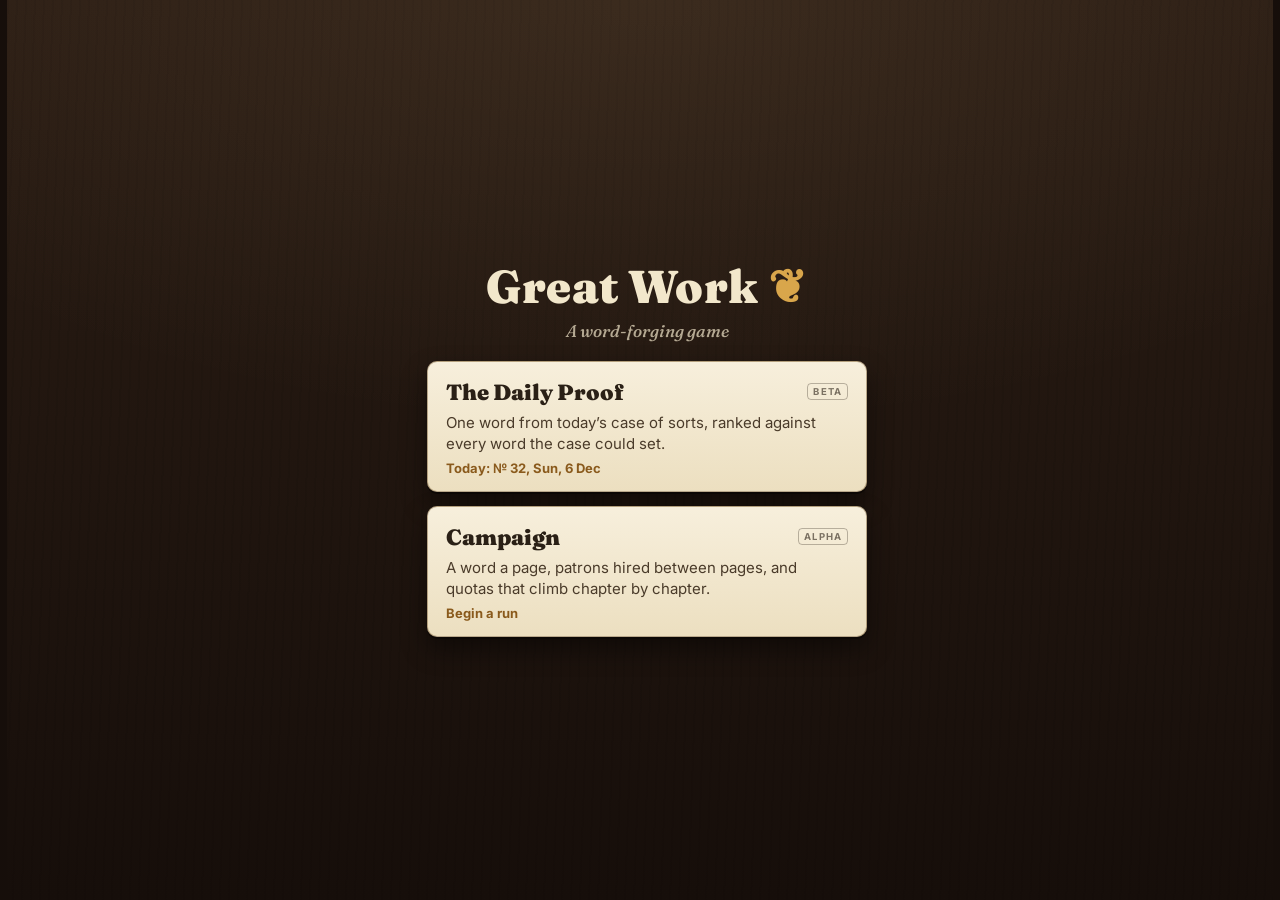
==== commit 3b33ea8f: "One site, one front door: choose a game at the root, cross between them Both games already lived in " ====
--- a/index.html
+++ b/index.html
@@ -30,6 +30,16 @@
         ui = Math.min(ui, Math.max(1, innerWidth / 1180));
         de.style.setProperty('--ui', String(Math.round(ui * 1000) / 1000));
       } catch (e) { /* first visit, or storage denied — the defaults hold */ }
+      // The front door (js/door.js) asks which game whenever the site opens at
+      // its root; ?play=campaign, which the daily's menu sends, walks past it.
+      // Settled here so the door never flashes up on the way through, and the
+      // address is tidied back to the root.
+      try {
+        if (/(^|[?&])play=campaign(&|$)/.test(location.search.slice(1))) {
+          document.documentElement.dataset.door = 'skip';
+          history.replaceState(null, '', location.pathname + location.hash);
+        }
+      } catch (e) { /* an address we can't rewrite is still a game */ }
     })();
   </script>
   <link rel="preconnect" href="https://fonts.googleapis.com">
@@ -42,12 +52,31 @@
 </head>
 <body>
 
+  <!-- The front door: which game, whenever the site is opened at its root.
+       js/door.js fills in today's number and the run in hand. -->
+  <div class="door" id="door" role="dialog" aria-modal="true" aria-labelledby="doorTitle">
+    <div class="door-inner">
+      <h1 class="door-title" id="doorTitle">Great Work <span class="door-mark">❦</span></h1>
+      <p class="door-sub">A word-forging game</p>
+      <a class="door-card" id="doorDaily" href="daily/">
+        <span class="door-card-head">The Daily Proof <span class="mode-tag">beta</span></span>
+        <span class="door-card-body">One word from today’s case of sorts, ranked against every word the case could set.</span>
+        <span class="door-card-meta" id="doorDailyMeta"></span>
+      </a>
+      <button class="door-card" id="doorCampaign" type="button">
+        <span class="door-card-head">Campaign <span class="mode-tag">alpha</span></span>
+        <span class="door-card-body">A word a page, patrons hired between pages, and quotas that climb chapter by chapter.</span>
+        <span class="door-card-meta" id="doorCampaignMeta"></span>
+      </button>
+    </div>
+  </div>
+
   <header>
     <!-- The name opens the modes: this one, and the Daily Proof (daily/). -->
     <button class="logo mode-btn" id="modeBtn" type="button" aria-haspopup="true" aria-expanded="false" aria-controls="modeList">Great Work <span class="logo-mark">❦</span><span class="mode-caret" aria-hidden="true">▾</span></button>
     <nav class="mode-list" id="modeList" aria-label="Modes" hidden>
       <a class="mode-item" href="daily/">Daily mode <span class="mode-tag">beta</span></a>
-      <span class="mode-item mode-item--here" aria-current="page">Roguelike mode <span class="mode-tag">alpha</span></span>
+      <span class="mode-item mode-item--here" aria-current="page">Campaign <span class="mode-tag">alpha</span></span>
     </nav>
     <div class="header-spacer"></div>
     <div class="coin-purse" title="Coins"><span class="coin coin--lg"></span><span id="coinCount">0</span></div>
@@ -335,6 +364,7 @@
     </div>
   </div>
 
+  <script type="module" src="js/door.js"></script>
   <script type="module" src="js/main.js"></script>
 </body>
 </html>
--- a/css/style.css
+++ b/css/style.css
@@ -1188,6 +1188,10 @@
 }
 /* An armed ratchet picks the same way, so the picked letter wears the tool. */
 .zone--stepping .tile--selected::after { content: '⇅'; }
+/* The same, worn by a nicked tile's halo (.halo, further down). */
+.zone--painting .halo { box-shadow: 0 0 0 2.5px var(--paintcol, var(--warn)), 0 0 18px var(--paintcol, var(--warn)); }
+.zone--painting .halo::after { content: '🖌'; font-size: 13px; }
+.zone--stepping .halo::after { content: '⇅'; }
 
 /* ── The table, waiting on the tool ───────────────────────────────────────────
    Everything the gesture no longer involves steps back. Dimming is per-element
@@ -1937,6 +1941,30 @@
     0 12px 20px rgba(0, 0, 0, 0.5);
 }
 .tile--selected::after {
+  content: '⇄';
+  position: absolute;
+  top: -19px;
+  left: 50%;
+  transform: translateX(-50%);
+  font-size: 12px;
+  font-weight: 900;
+  color: var(--warn);
+  text-shadow: 0 1px 3px rgba(0,0,0,0.7);
+}
+/* A selected NICKED tile: its mask would clip the ring and the mark, so it
+   stands in a halo (haloed() in js/render.js) that wears both, and the lift,
+   in its place. The halo's transform makes it the mark's containing block, so
+   it needs no position of its own — and, unpositioned, it leaves the stick's
+   scale measuring from the groove as before. */
+.halo {
+  flex-shrink: 0;
+  border-radius: 9px;
+  transform: translateY(-7px) rotate(-1.5deg);
+  box-shadow: 0 0 0 2.5px var(--warn), 0 0 18px rgba(255, 193, 105, 0.55);
+}
+.halo > .tile--selected { transform: none; }
+.halo > .tile--selected::after { display: none; }
+.halo::after {
   content: '⇄';
   position: absolute;
   top: -19px;
@@ -6097,3 +6125,72 @@
 
 .scale-control { display: flex; align-items: center; gap: 10px; flex-wrap: wrap; }
 .scale-auto { display: inline-flex; align-items: center; gap: 5px; font-size: 12px; font-weight: 700; }
+
+/* ─── The front door ───────────────────────────────────────────────────────────
+   Which game, whenever the site opens at its root (js/door.js). A skin of its
+   own, like the Testing Chamber's, the same in both looks: two paper cards on
+   dark wood, the daily's and the run's. The head of index.html marks it
+   skipped (?play=campaign) before it can paint. */
+html[data-door="skip"] .door { display: none; }
+/* The door is fixed, and a fixed box stops at the scrollbar gutters the page
+   reserves on both edges; until the room's background arrives (a first visit
+   has no saved theme) those edges would show white beside it. */
+html:has(> body > .door) { background: #160e0a; }
+.door {
+  position: fixed;
+  inset: 0;
+  z-index: 2000;
+  display: grid;
+  place-items: center;
+  overflow-y: auto;
+  padding: 24px 16px calc(24px + env(safe-area-inset-bottom));
+  background:
+    radial-gradient(120% 80% at 50% 0%, rgba(255, 214, 150, 0.08), transparent 60%),
+    repeating-linear-gradient(92deg, rgba(0, 0, 0, 0.06) 0 2px, transparent 2px 9px),
+    linear-gradient(180deg, #2b1d14, #160e0a);
+  color: #f2e7cb;
+}
+.door-inner { width: min(440px, 100%); display: grid; gap: 14px; }
+.door-title {
+  margin: 0;
+  text-align: center;
+  font: 900 clamp(34px, 9vw, 46px)/1.05 'Fraunces', Georgia, serif;
+  letter-spacing: 0.01em;
+}
+.door-mark { color: #d9a64b; }
+.door-sub {
+  margin: -6px 0 6px;
+  text-align: center;
+  font: italic 500 17px 'Fraunces', Georgia, serif;
+  color: rgba(242, 231, 203, 0.7);
+}
+.door-card {
+  display: grid;
+  gap: 6px;
+  width: 100%;
+  padding: 16px 18px 15px;
+  border: 1px solid rgba(110, 80, 40, 0.45);
+  border-radius: 10px;
+  background: linear-gradient(180deg, #f7efdc, #ecdfc0);
+  color: #2a2016;
+  text-align: left;
+  text-decoration: none;
+  font: 400 15px/1.4 'Inter', system-ui, sans-serif;
+  cursor: pointer;
+  box-shadow: 0 2px 0 #0d0805, 0 12px 26px rgba(0, 0, 0, 0.45);
+  transition: transform 0.12s ease, box-shadow 0.12s ease;
+}
+.door-card:hover, .door-card:focus-visible {
+  transform: translateY(-2px);
+  box-shadow: 0 0 0 2px #d9a64b, 0 2px 0 #0d0805, 0 16px 30px rgba(0, 0, 0, 0.5);
+  outline: none;
+}
+.door-card-head { display: flex; align-items: center; gap: 10px; font: 900 22px 'Fraunces', Georgia, serif; }
+.door-card .mode-tag {
+  margin-left: auto;
+  font: 700 9.5px 'Inter', system-ui, sans-serif; letter-spacing: 0.12em; text-transform: uppercase;
+  color: rgba(42, 32, 22, 0.6); border: 1px solid rgba(42, 32, 22, 0.3); border-radius: 4px; padding: 2px 5px;
+}
+.door-card-body { color: #4a3b2a; }
+.door-card-meta { font: 700 13px 'Inter', system-ui, sans-serif; color: #8a5a1c; }
+.door-card-meta:empty { display: none; }
--- a/css/bench.css
+++ b/css/bench.css
@@ -85,17 +85,6 @@
     repeating-linear-gradient(92deg, rgba(255, 240, 210, 0.05) 0 2px, transparent 2px 9px, rgba(0, 0, 0, 0.05) 9px 11px, transparent 11px 23px),
     linear-gradient(180deg, var(--bn-bench-hi), var(--bn-bench) 40%, #7a5a3e);
 }
-/* Two of retro's Foolscap settings reach the bench and must be answered here:
-   its paper-coloured quiet buttons (style.css), which outrank the bench's
-   wood and left Shuffle and Clear cream on cream; and its daylight room-ink,
-   dark for retro's pale room, which the status line's manuscript strip mixes
-   its words from — dark on the bench's brown wood, and gone. The strip takes
-   the bench's cream instead, and its own line solid: at 62% on this lighter
-   wood it fell under 3:1, and solid it reads at nearly 5:1. */
-html[data-look="bench"][data-theme="foolscap"] body:not(.deadline-on) .btn-quiet {
-  background: linear-gradient(180deg, #5b3f2c, #3d2a1c);
-}
-html[data-look="bench"][data-theme="foolscap"] .log { color: #ede3c9; --room-ink: #ede3c9; }
 html[data-look="bench"][data-theme="hellbox"] {
   --bn-bench: #2a1512; --bn-bench-hi: #3a1d18; --bn-bench-edge: #14090a;
   --page-bg:
@@ -1401,9 +1390,7 @@
   html[data-look="bench"] .patron-livery--second { height: 19px; }
   html[data-look="bench"] .patron { min-height: 76px; padding: 5px 4px 4px; gap: 2px; }
   html[data-look="bench"] .patron-emoji { font-size: 19px; }
-  /* A name too long for its card is hyphenated where English would break it
-     (GOLD-SMITH, not GOLDSMIT/H); anywhere is the last resort. */
-  html[data-look="bench"] .patron-name { display: block; font-size: 9px; letter-spacing: 0; overflow-wrap: anywhere; -webkit-hyphens: auto; hyphens: auto; }
+  html[data-look="bench"] .patron-name { display: block; font-size: 9px; letter-spacing: 0; overflow-wrap: anywhere; }
   html[data-look="bench"] .patron-desc { display: none; }
   html[data-look="bench"] .patron-take { font-size: 10px; padding: 1px 5px 2px; left: -6px; bottom: -7px; }
   html[data-look="bench"] .readout {
@@ -1427,11 +1414,11 @@
   html[data-look="bench"] .logo { font-size: 19px; letter-spacing: 1px; }
   /* The desk takes the room the phone actually has and spends it BETWEEN its
      rows: centring it left a band of bare bench under the sign and squeezed
-     everything below into 6px. It GROWS into the room and never SHRINKS: with
-     min-height: 0 (above) a shrinkable desk was pressed to the phone's height,
-     and a grid pressed below its content sizes its rows to their minimums —
-     the readout's and the stick's are nothing — so the hand drew over the stick
-     on any phone shorter than the desk. Unshrinkable, a short phone scrolls. */
+     everything below into 6px. It grows but never shrinks (flex-shrink 0):
+     with the base rule's min-height of 0 a shrinking desk WAS pressed below
+     its content, and the rows that can give (the readout, min-height 0; the
+     groove, overflow hidden) gave all of it, so on a phone under ~850px tall
+     the stick and the case slid up under the readout. A short phone scrolls. */
   html[data-look="bench"] .table {
     flex: 1 0 auto;
     margin: 0 auto;
@@ -1444,14 +1431,6 @@
   html[data-look="bench"] .page-line { font-size: 13px; }
   html[data-look="bench"] .quota-card { margin-top: 5px; }
   html[data-look="bench"] .shelf, html[data-look="bench"] .sundries { padding: 6px 6px 7px; gap: 5px; }
-  /* Beyond the five seats a press starts with, the shelf takes the whole row
-     and the workbench goes beneath it, at the right: beside it, the extra
-     cards ran off the shelf and over the workbench. */
-  html[data-look="bench"] .shelf-row:has(.shelf--crowded) { grid-template-columns: minmax(0, 1fr); }
-  html[data-look="bench"] .shelf-row:has(.shelf--crowded) #sundries { justify-self: end; }
-  /* Past eight a phone's cards are narrower than any name, so a seat shows its
-     face alone, as retro's do on a small screen; a tap still reads the card. */
-  html[data-look="bench"] .shelf--packed .patron-name { display: none; }
   html[data-look="bench"] #sundries { grid-template-columns: repeat(var(--slot-count, 2), 40px); }
   html[data-look="bench"] .ghost-btn { right: -4px; width: 24px; height: 52px; padding-left: 3px; }
   html[data-look="bench"] .ghost-btn-mark { font-size: 14px; }
@@ -1494,12 +1473,9 @@
      own: the stick is two courses deep on a phone, and the press is no use
      under the fold. The spacer between them (retro's) does the pushing. */
   html[data-look="bench"] .action-row { display: flex; gap: 6px; flex-wrap: nowrap; }
-  html[data-look="bench"] .btn-print { padding: 11px 14px; font-size: 16px; letter-spacing: 2px; }
   /* Hard right, on its own: retro hides the row's spacer at this width
-     (css/style.css), so there is nothing to push Print over with. Scoped to
-     the row: the sheets' own big buttons (Begin a new folio) are .btn-print
-     too, and an auto margin shoved them off-centre wherever their row wrapped. */
-  html[data-look="bench"] .action-row .btn-print { grid-column: auto; margin-left: auto; }
+     (css/style.css), so there is nothing to push Print over with. */
+  html[data-look="bench"] .btn-print { grid-column: auto; margin-left: auto; padding: 11px 14px; font-size: 16px; letter-spacing: 2px; }
   html[data-look="bench"] .ro-total { font-size: 26px; }
   html[data-look="bench"] .slab-num { font-size: 19px; }
 }
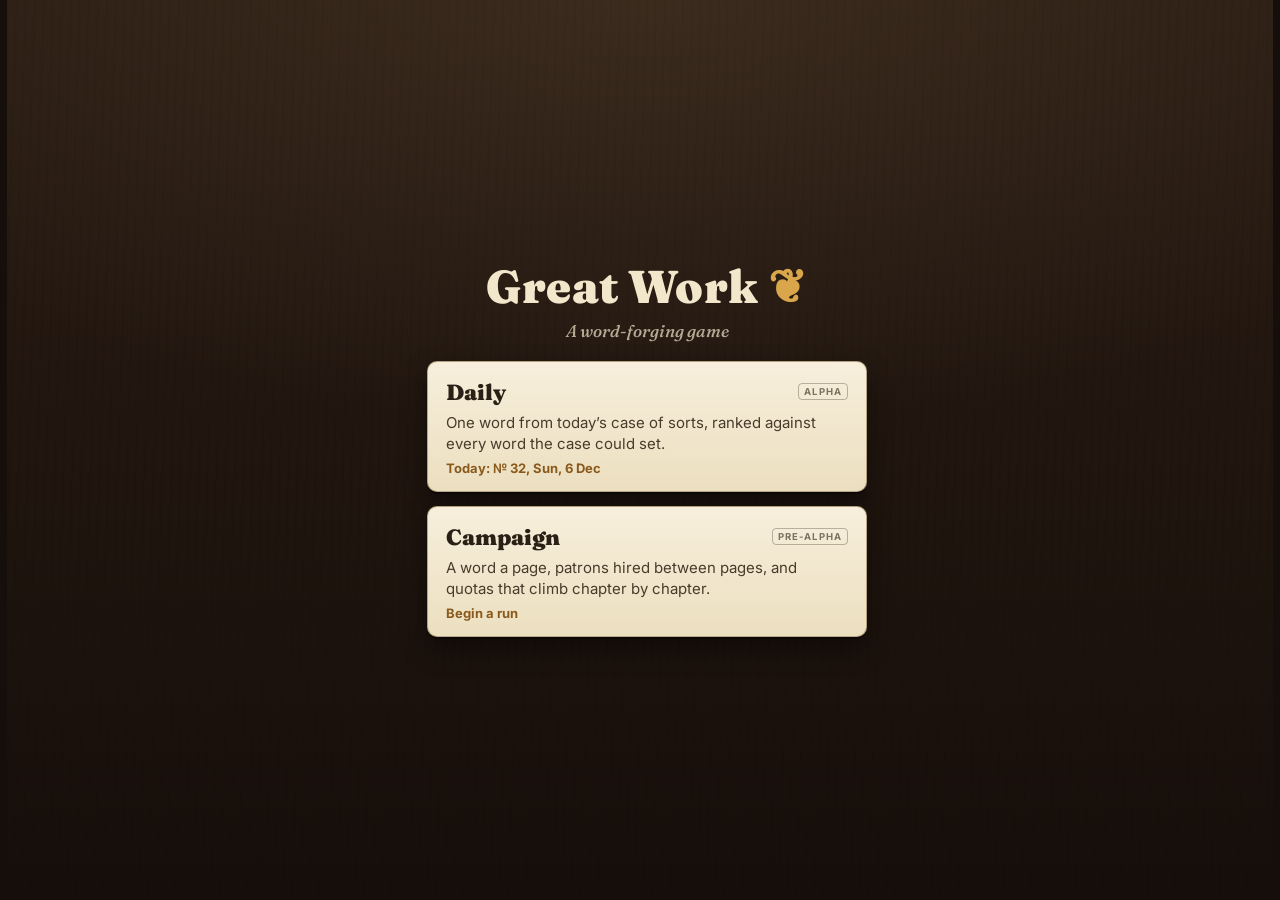
==== commit 868a3f3a: "The front door says Daily and Campaign; the modes are alpha and pre-alpha The landing page's cards r" ====
--- a/index.html
+++ b/index.html
@@ -59,12 +59,12 @@
       <h1 class="door-title" id="doorTitle">Great Work <span class="door-mark">❦</span></h1>
       <p class="door-sub">A word-forging game</p>
       <a class="door-card" id="doorDaily" href="daily/">
-        <span class="door-card-head">The Daily Proof <span class="mode-tag">beta</span></span>
+        <span class="door-card-head">Daily <span class="mode-tag">alpha</span></span>
         <span class="door-card-body">One word from today’s case of sorts, ranked against every word the case could set.</span>
         <span class="door-card-meta" id="doorDailyMeta"></span>
       </a>
       <button class="door-card" id="doorCampaign" type="button">
-        <span class="door-card-head">Campaign <span class="mode-tag">alpha</span></span>
+        <span class="door-card-head">Campaign <span class="mode-tag">pre-alpha</span></span>
         <span class="door-card-body">A word a page, patrons hired between pages, and quotas that climb chapter by chapter.</span>
         <span class="door-card-meta" id="doorCampaignMeta"></span>
       </button>
@@ -75,8 +75,8 @@
     <!-- The name opens the modes: this one, and the Daily Proof (daily/). -->
     <button class="logo mode-btn" id="modeBtn" type="button" aria-haspopup="true" aria-expanded="false" aria-controls="modeList">Great Work <span class="logo-mark">❦</span><span class="mode-caret" aria-hidden="true">▾</span></button>
     <nav class="mode-list" id="modeList" aria-label="Modes" hidden>
-      <a class="mode-item" href="daily/">Daily mode <span class="mode-tag">beta</span></a>
-      <span class="mode-item mode-item--here" aria-current="page">Campaign <span class="mode-tag">alpha</span></span>
+      <a class="mode-item" href="daily/">Daily mode <span class="mode-tag">alpha</span></a>
+      <span class="mode-item mode-item--here" aria-current="page">Campaign <span class="mode-tag">pre-alpha</span></span>
     </nav>
     <div class="header-spacer"></div>
     <div class="coin-purse" title="Coins"><span class="coin coin--lg"></span><span id="coinCount">0</span></div>
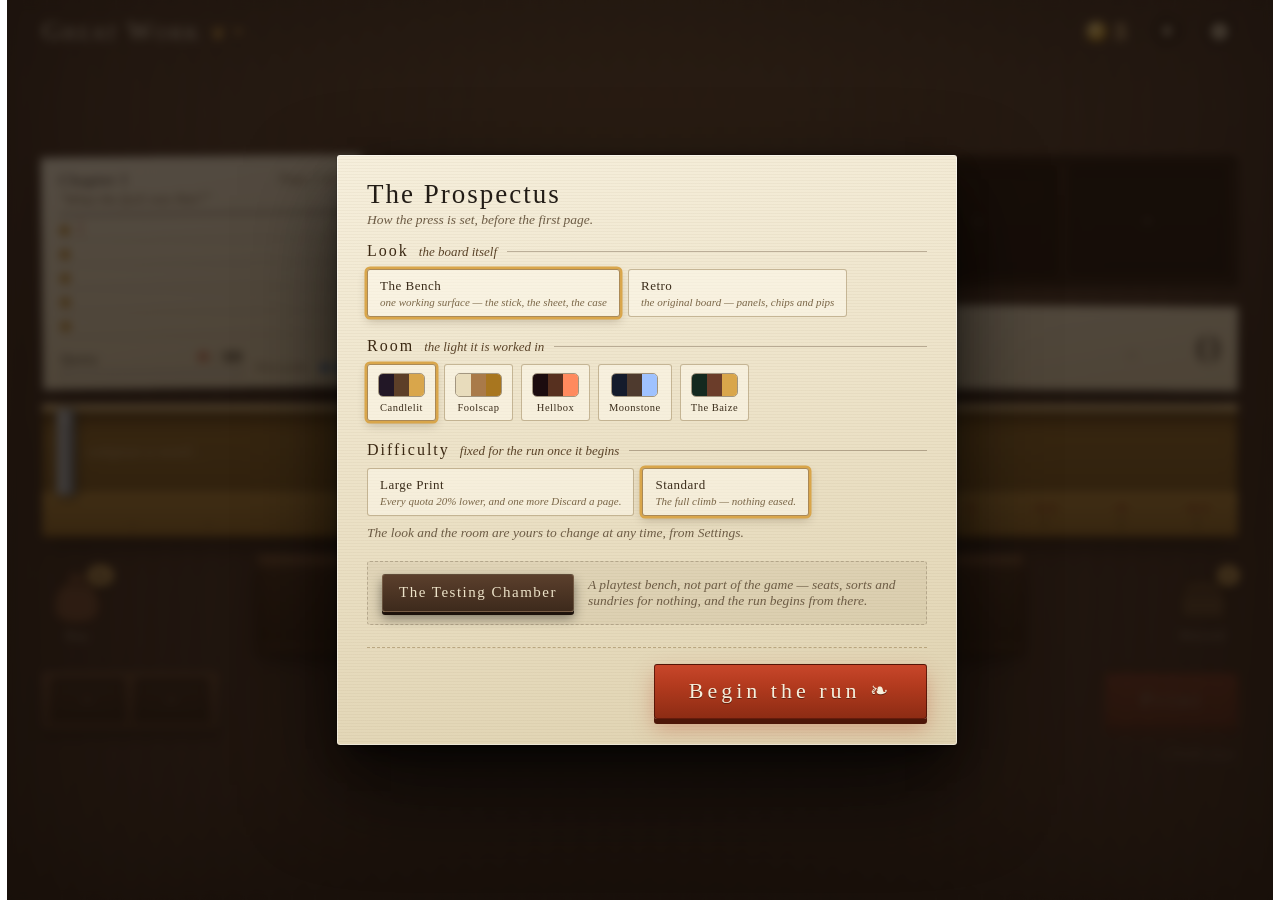
==== commit 68cae41a: "Stamps for the last seats; the Joker at +1 with a plainer card; the Sexton reads the new words The r" ====
--- a/index.html
+++ b/index.html
@@ -30,16 +30,6 @@
         ui = Math.min(ui, Math.max(1, innerWidth / 1180));
         de.style.setProperty('--ui', String(Math.round(ui * 1000) / 1000));
       } catch (e) { /* first visit, or storage denied — the defaults hold */ }
-      // The front door (js/door.js) asks which game whenever the site opens at
-      // its root; ?play=campaign, which the daily's menu sends, walks past it.
-      // Settled here so the door never flashes up on the way through, and the
-      // address is tidied back to the root.
-      try {
-        if (/(^|[?&])play=campaign(&|$)/.test(location.search.slice(1))) {
-          document.documentElement.dataset.door = 'skip';
-          history.replaceState(null, '', location.pathname + location.hash);
-        }
-      } catch (e) { /* an address we can't rewrite is still a game */ }
     })();
   </script>
   <link rel="preconnect" href="https://fonts.googleapis.com">
@@ -52,31 +42,12 @@
 </head>
 <body>
 
-  <!-- The front door: which game, whenever the site is opened at its root.
-       js/door.js fills in today's number and the run in hand. -->
-  <div class="door" id="door" role="dialog" aria-modal="true" aria-labelledby="doorTitle">
-    <div class="door-inner">
-      <h1 class="door-title" id="doorTitle">Great Work <span class="door-mark">❦</span></h1>
-      <p class="door-sub">A word-forging game</p>
-      <a class="door-card" id="doorDaily" href="daily/">
-        <span class="door-card-head">Daily <span class="mode-tag">alpha</span></span>
-        <span class="door-card-body">One word from today’s case of sorts, ranked against every word the case could set.</span>
-        <span class="door-card-meta" id="doorDailyMeta"></span>
-      </a>
-      <button class="door-card" id="doorCampaign" type="button">
-        <span class="door-card-head">Campaign <span class="mode-tag">pre-alpha</span></span>
-        <span class="door-card-body">A word a page, patrons hired between pages, and quotas that climb chapter by chapter.</span>
-        <span class="door-card-meta" id="doorCampaignMeta"></span>
-      </button>
-    </div>
-  </div>
-
   <header>
     <!-- The name opens the modes: this one, and the Daily Proof (daily/). -->
     <button class="logo mode-btn" id="modeBtn" type="button" aria-haspopup="true" aria-expanded="false" aria-controls="modeList">Great Work <span class="logo-mark">❦</span><span class="mode-caret" aria-hidden="true">▾</span></button>
     <nav class="mode-list" id="modeList" aria-label="Modes" hidden>
-      <a class="mode-item" href="daily/">Daily mode <span class="mode-tag">alpha</span></a>
-      <span class="mode-item mode-item--here" aria-current="page">Campaign <span class="mode-tag">pre-alpha</span></span>
+      <a class="mode-item" href="daily/">Daily mode <span class="mode-tag">beta</span></a>
+      <span class="mode-item mode-item--here" aria-current="page">Campaign <span class="mode-tag">alpha</span></span>
     </nav>
     <div class="header-spacer"></div>
     <div class="coin-purse" title="Coins"><span class="coin coin--lg"></span><span id="coinCount">0</span></div>
@@ -164,6 +135,9 @@
         <span id="chip-explosive" class="chip chip--explosive" title="Squib lead — ×2 per explosive sort in the word, and then the charge goes off">×1</span>
         <span id="chip-bold"    class="chip chip--bold"    title="Set bold — the word is bracketed by a pair of rules">×1</span>
         <span id="chip-primed"  class="chip chip--primed"  title="Primed — a multiplier armed against this word before it was set">×1</span>
+        <!-- The ×Mult seats at the end of the shelf, one stamp each, drawn by
+             renderSeatStamps (js/render.js). -->
+        <span id="chipSeats" class="ro-seats"></span>
       </div>
       <div class="ro-side ro-side--out">
         <span class="ro-op">=</span>
@@ -364,7 +338,6 @@
     </div>
   </div>
 
-  <script type="module" src="js/door.js"></script>
   <script type="module" src="js/main.js"></script>
 </body>
 </html>
--- a/css/style.css
+++ b/css/style.css
@@ -1188,10 +1188,6 @@
 }
 /* An armed ratchet picks the same way, so the picked letter wears the tool. */
 .zone--stepping .tile--selected::after { content: '⇅'; }
-/* The same, worn by a nicked tile's halo (.halo, further down). */
-.zone--painting .halo { box-shadow: 0 0 0 2.5px var(--paintcol, var(--warn)), 0 0 18px var(--paintcol, var(--warn)); }
-.zone--painting .halo::after { content: '🖌'; font-size: 13px; }
-.zone--stepping .halo::after { content: '⇅'; }
 
 /* ── The table, waiting on the tool ───────────────────────────────────────────
    Everything the gesture no longer involves steps back. Dimming is per-element
@@ -1664,6 +1660,15 @@
 .chip--on.chip--cursed  { box-shadow: 0 0 12px rgba(201, 60, 45, 0.75); }
 .chip--on.chip--primed  { box-shadow: 0 0 10px rgba(63, 122, 109, 0.7); }
 .chip--on.chip--explosive { box-shadow: 0 0 12px rgba(217, 111, 31, 0.75); }
+/* A seat's stamp: a ×Mult patron at the end of the shelf, wearing its face
+   (renderSeatStamps, js/render.js). Only ever drawn when it applies, so it
+   needs no dim state; the holder lays its stamps into the row like chips. */
+.ro-seats { display: contents; }
+.chip--seat { background: #e9dcbc; color: #2a1d10; white-space: nowrap; }
+.chip--seat .chip-face { font-style: normal; margin-right: 2px; }
+.chip--on.chip--seat { box-shadow: 0 0 10px rgba(233, 220, 188, 0.6); }
+.chip--seat-spike { background: #6d1a15; color: #ffd9cf; }
+.chip--on.chip--seat-spike { box-shadow: 0 0 12px rgba(201, 60, 45, 0.75); }
 .ro-total {
   font-family: var(--serif);
   font-weight: 900;
@@ -1941,30 +1946,6 @@
     0 12px 20px rgba(0, 0, 0, 0.5);
 }
 .tile--selected::after {
-  content: '⇄';
-  position: absolute;
-  top: -19px;
-  left: 50%;
-  transform: translateX(-50%);
-  font-size: 12px;
-  font-weight: 900;
-  color: var(--warn);
-  text-shadow: 0 1px 3px rgba(0,0,0,0.7);
-}
-/* A selected NICKED tile: its mask would clip the ring and the mark, so it
-   stands in a halo (haloed() in js/render.js) that wears both, and the lift,
-   in its place. The halo's transform makes it the mark's containing block, so
-   it needs no position of its own — and, unpositioned, it leaves the stick's
-   scale measuring from the groove as before. */
-.halo {
-  flex-shrink: 0;
-  border-radius: 9px;
-  transform: translateY(-7px) rotate(-1.5deg);
-  box-shadow: 0 0 0 2.5px var(--warn), 0 0 18px rgba(255, 193, 105, 0.55);
-}
-.halo > .tile--selected { transform: none; }
-.halo > .tile--selected::after { display: none; }
-.halo::after {
   content: '⇄';
   position: absolute;
   top: -19px;
@@ -6125,72 +6106,3 @@
 
 .scale-control { display: flex; align-items: center; gap: 10px; flex-wrap: wrap; }
 .scale-auto { display: inline-flex; align-items: center; gap: 5px; font-size: 12px; font-weight: 700; }
-
-/* ─── The front door ───────────────────────────────────────────────────────────
-   Which game, whenever the site opens at its root (js/door.js). A skin of its
-   own, like the Testing Chamber's, the same in both looks: two paper cards on
-   dark wood, the daily's and the run's. The head of index.html marks it
-   skipped (?play=campaign) before it can paint. */
-html[data-door="skip"] .door { display: none; }
-/* The door is fixed, and a fixed box stops at the scrollbar gutters the page
-   reserves on both edges; until the room's background arrives (a first visit
-   has no saved theme) those edges would show white beside it. */
-html:has(> body > .door) { background: #160e0a; }
-.door {
-  position: fixed;
-  inset: 0;
-  z-index: 2000;
-  display: grid;
-  place-items: center;
-  overflow-y: auto;
-  padding: 24px 16px calc(24px + env(safe-area-inset-bottom));
-  background:
-    radial-gradient(120% 80% at 50% 0%, rgba(255, 214, 150, 0.08), transparent 60%),
-    repeating-linear-gradient(92deg, rgba(0, 0, 0, 0.06) 0 2px, transparent 2px 9px),
-    linear-gradient(180deg, #2b1d14, #160e0a);
-  color: #f2e7cb;
-}
-.door-inner { width: min(440px, 100%); display: grid; gap: 14px; }
-.door-title {
-  margin: 0;
-  text-align: center;
-  font: 900 clamp(34px, 9vw, 46px)/1.05 'Fraunces', Georgia, serif;
-  letter-spacing: 0.01em;
-}
-.door-mark { color: #d9a64b; }
-.door-sub {
-  margin: -6px 0 6px;
-  text-align: center;
-  font: italic 500 17px 'Fraunces', Georgia, serif;
-  color: rgba(242, 231, 203, 0.7);
-}
-.door-card {
-  display: grid;
-  gap: 6px;
-  width: 100%;
-  padding: 16px 18px 15px;
-  border: 1px solid rgba(110, 80, 40, 0.45);
-  border-radius: 10px;
-  background: linear-gradient(180deg, #f7efdc, #ecdfc0);
-  color: #2a2016;
-  text-align: left;
-  text-decoration: none;
-  font: 400 15px/1.4 'Inter', system-ui, sans-serif;
-  cursor: pointer;
-  box-shadow: 0 2px 0 #0d0805, 0 12px 26px rgba(0, 0, 0, 0.45);
-  transition: transform 0.12s ease, box-shadow 0.12s ease;
-}
-.door-card:hover, .door-card:focus-visible {
-  transform: translateY(-2px);
-  box-shadow: 0 0 0 2px #d9a64b, 0 2px 0 #0d0805, 0 16px 30px rgba(0, 0, 0, 0.5);
-  outline: none;
-}
-.door-card-head { display: flex; align-items: center; gap: 10px; font: 900 22px 'Fraunces', Georgia, serif; }
-.door-card .mode-tag {
-  margin-left: auto;
-  font: 700 9.5px 'Inter', system-ui, sans-serif; letter-spacing: 0.12em; text-transform: uppercase;
-  color: rgba(42, 32, 22, 0.6); border: 1px solid rgba(42, 32, 22, 0.3); border-radius: 4px; padding: 2px 5px;
-}
-.door-card-body { color: #4a3b2a; }
-.door-card-meta { font: 700 13px 'Inter', system-ui, sans-serif; color: #8a5a1c; }
-.door-card-meta:empty { display: none; }
--- a/css/bench.css
+++ b/css/bench.css
@@ -1111,6 +1111,10 @@
 html[data-look="bench"] .chip--explosive { --stamp: #9a4210; background: none; }
 html[data-look="bench"] .chip--bold      { --stamp: var(--bn-ink); background: none; }
 html[data-look="bench"] .chip--primed    { --stamp: #2f6357; background: none; }
+/* A seat's stamp, in the ink the slip is written in; a seat's spike in red. */
+html[data-look="bench"] .chip--seat       { --stamp: var(--bn-ink); background: none; }
+html[data-look="bench"] .chip--seat-spike { --stamp: #b23a2e; background: none; }
+html[data-look="bench"] .chip--seat .chip-face { mix-blend-mode: normal; }
 /* Due: the stamp is set in its colour but not yet struck — the outline is
    there, waiting for the print to reach it. The transition on .chip is what
    inks it, so a counted track fills rather than appears. */
@@ -1414,13 +1418,10 @@
   html[data-look="bench"] .logo { font-size: 19px; letter-spacing: 1px; }
   /* The desk takes the room the phone actually has and spends it BETWEEN its
      rows: centring it left a band of bare bench under the sign and squeezed
-     everything below into 6px. It grows but never shrinks (flex-shrink 0):
-     with the base rule's min-height of 0 a shrinking desk WAS pressed below
-     its content, and the rows that can give (the readout, min-height 0; the
-     groove, overflow hidden) gave all of it, so on a phone under ~850px tall
-     the stick and the case slid up under the readout. A short phone scrolls. */
+     everything below into 6px. A grid can never be pressed below its own
+     content, so a short phone still simply scrolls. */
   html[data-look="bench"] .table {
-    flex: 1 0 auto;
+    flex: 1 1 auto;
     margin: 0 auto;
     align-content: space-between;
     padding: 2px 10px calc(8px + env(safe-area-inset-bottom));
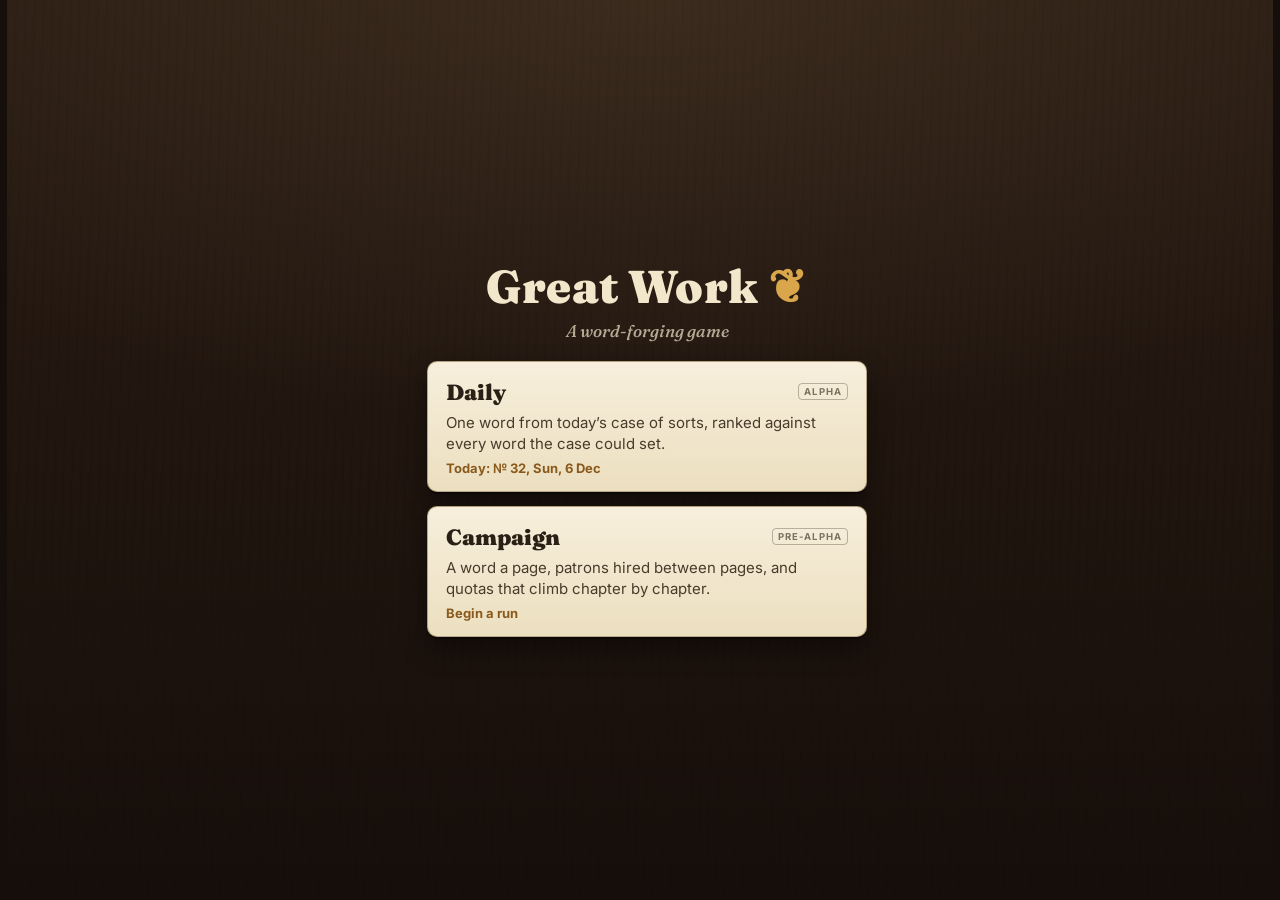
==== commit 46496452: "Merge main (the front door, the daily's how-to-play, POX and the Australian nouns) into the patrons " ====
--- a/index.html
+++ b/index.html
@@ -30,6 +30,16 @@
         ui = Math.min(ui, Math.max(1, innerWidth / 1180));
         de.style.setProperty('--ui', String(Math.round(ui * 1000) / 1000));
       } catch (e) { /* first visit, or storage denied — the defaults hold */ }
+      // The front door (js/door.js) asks which game whenever the site opens at
+      // its root; ?play=campaign, which the daily's menu sends, walks past it.
+      // Settled here so the door never flashes up on the way through, and the
+      // address is tidied back to the root.
+      try {
+        if (/(^|[?&])play=campaign(&|$)/.test(location.search.slice(1))) {
+          document.documentElement.dataset.door = 'skip';
+          history.replaceState(null, '', location.pathname + location.hash);
+        }
+      } catch (e) { /* an address we can't rewrite is still a game */ }
     })();
   </script>
   <link rel="preconnect" href="https://fonts.googleapis.com">
@@ -42,12 +52,31 @@
 </head>
 <body>
 
+  <!-- The front door: which game, whenever the site is opened at its root.
+       js/door.js fills in today's number and the run in hand. -->
+  <div class="door" id="door" role="dialog" aria-modal="true" aria-labelledby="doorTitle">
+    <div class="door-inner">
+      <h1 class="door-title" id="doorTitle">Great Work <span class="door-mark">❦</span></h1>
+      <p class="door-sub">A word-forging game</p>
+      <a class="door-card" id="doorDaily" href="daily/">
+        <span class="door-card-head">Daily <span class="mode-tag">alpha</span></span>
+        <span class="door-card-body">One word from today’s case of sorts, ranked against every word the case could set.</span>
+        <span class="door-card-meta" id="doorDailyMeta"></span>
+      </a>
+      <button class="door-card" id="doorCampaign" type="button">
+        <span class="door-card-head">Campaign <span class="mode-tag">pre-alpha</span></span>
+        <span class="door-card-body">A word a page, patrons hired between pages, and quotas that climb chapter by chapter.</span>
+        <span class="door-card-meta" id="doorCampaignMeta"></span>
+      </button>
+    </div>
+  </div>
+
   <header>
     <!-- The name opens the modes: this one, and the Daily Proof (daily/). -->
     <button class="logo mode-btn" id="modeBtn" type="button" aria-haspopup="true" aria-expanded="false" aria-controls="modeList">Great Work <span class="logo-mark">❦</span><span class="mode-caret" aria-hidden="true">▾</span></button>
     <nav class="mode-list" id="modeList" aria-label="Modes" hidden>
-      <a class="mode-item" href="daily/">Daily mode <span class="mode-tag">beta</span></a>
-      <span class="mode-item mode-item--here" aria-current="page">Campaign <span class="mode-tag">alpha</span></span>
+      <a class="mode-item" href="daily/">Daily mode <span class="mode-tag">alpha</span></a>
+      <span class="mode-item mode-item--here" aria-current="page">Campaign <span class="mode-tag">pre-alpha</span></span>
     </nav>
     <div class="header-spacer"></div>
     <div class="coin-purse" title="Coins"><span class="coin coin--lg"></span><span id="coinCount">0</span></div>
@@ -338,6 +367,7 @@
     </div>
   </div>
 
+  <script type="module" src="js/door.js"></script>
   <script type="module" src="js/main.js"></script>
 </body>
 </html>
--- a/css/style.css
+++ b/css/style.css
@@ -1188,6 +1188,10 @@
 }
 /* An armed ratchet picks the same way, so the picked letter wears the tool. */
 .zone--stepping .tile--selected::after { content: '⇅'; }
+/* The same, worn by a nicked tile's halo (.halo, further down). */
+.zone--painting .halo { box-shadow: 0 0 0 2.5px var(--paintcol, var(--warn)), 0 0 18px var(--paintcol, var(--warn)); }
+.zone--painting .halo::after { content: '🖌'; font-size: 13px; }
+.zone--stepping .halo::after { content: '⇅'; }
 
 /* ── The table, waiting on the tool ───────────────────────────────────────────
    Everything the gesture no longer involves steps back. Dimming is per-element
@@ -1946,6 +1950,30 @@
     0 12px 20px rgba(0, 0, 0, 0.5);
 }
 .tile--selected::after {
+  content: '⇄';
+  position: absolute;
+  top: -19px;
+  left: 50%;
+  transform: translateX(-50%);
+  font-size: 12px;
+  font-weight: 900;
+  color: var(--warn);
+  text-shadow: 0 1px 3px rgba(0,0,0,0.7);
+}
+/* A selected NICKED tile: its mask would clip the ring and the mark, so it
+   stands in a halo (haloed() in js/render.js) that wears both, and the lift,
+   in its place. The halo's transform makes it the mark's containing block, so
+   it needs no position of its own — and, unpositioned, it leaves the stick's
+   scale measuring from the groove as before. */
+.halo {
+  flex-shrink: 0;
+  border-radius: 9px;
+  transform: translateY(-7px) rotate(-1.5deg);
+  box-shadow: 0 0 0 2.5px var(--warn), 0 0 18px rgba(255, 193, 105, 0.55);
+}
+.halo > .tile--selected { transform: none; }
+.halo > .tile--selected::after { display: none; }
+.halo::after {
   content: '⇄';
   position: absolute;
   top: -19px;
@@ -6106,3 +6134,72 @@
 
 .scale-control { display: flex; align-items: center; gap: 10px; flex-wrap: wrap; }
 .scale-auto { display: inline-flex; align-items: center; gap: 5px; font-size: 12px; font-weight: 700; }
+
+/* ─── The front door ───────────────────────────────────────────────────────────
+   Which game, whenever the site opens at its root (js/door.js). A skin of its
+   own, like the Testing Chamber's, the same in both looks: two paper cards on
+   dark wood, the daily's and the run's. The head of index.html marks it
+   skipped (?play=campaign) before it can paint. */
+html[data-door="skip"] .door { display: none; }
+/* The door is fixed, and a fixed box stops at the scrollbar gutters the page
+   reserves on both edges; until the room's background arrives (a first visit
+   has no saved theme) those edges would show white beside it. */
+html:has(> body > .door) { background: #160e0a; }
+.door {
+  position: fixed;
+  inset: 0;
+  z-index: 2000;
+  display: grid;
+  place-items: center;
+  overflow-y: auto;
+  padding: 24px 16px calc(24px + env(safe-area-inset-bottom));
+  background:
+    radial-gradient(120% 80% at 50% 0%, rgba(255, 214, 150, 0.08), transparent 60%),
+    repeating-linear-gradient(92deg, rgba(0, 0, 0, 0.06) 0 2px, transparent 2px 9px),
+    linear-gradient(180deg, #2b1d14, #160e0a);
+  color: #f2e7cb;
+}
+.door-inner { width: min(440px, 100%); display: grid; gap: 14px; }
+.door-title {
+  margin: 0;
+  text-align: center;
+  font: 900 clamp(34px, 9vw, 46px)/1.05 'Fraunces', Georgia, serif;
+  letter-spacing: 0.01em;
+}
+.door-mark { color: #d9a64b; }
+.door-sub {
+  margin: -6px 0 6px;
+  text-align: center;
+  font: italic 500 17px 'Fraunces', Georgia, serif;
+  color: rgba(242, 231, 203, 0.7);
+}
+.door-card {
+  display: grid;
+  gap: 6px;
+  width: 100%;
+  padding: 16px 18px 15px;
+  border: 1px solid rgba(110, 80, 40, 0.45);
+  border-radius: 10px;
+  background: linear-gradient(180deg, #f7efdc, #ecdfc0);
+  color: #2a2016;
+  text-align: left;
+  text-decoration: none;
+  font: 400 15px/1.4 'Inter', system-ui, sans-serif;
+  cursor: pointer;
+  box-shadow: 0 2px 0 #0d0805, 0 12px 26px rgba(0, 0, 0, 0.45);
+  transition: transform 0.12s ease, box-shadow 0.12s ease;
+}
+.door-card:hover, .door-card:focus-visible {
+  transform: translateY(-2px);
+  box-shadow: 0 0 0 2px #d9a64b, 0 2px 0 #0d0805, 0 16px 30px rgba(0, 0, 0, 0.5);
+  outline: none;
+}
+.door-card-head { display: flex; align-items: center; gap: 10px; font: 900 22px 'Fraunces', Georgia, serif; }
+.door-card .mode-tag {
+  margin-left: auto;
+  font: 700 9.5px 'Inter', system-ui, sans-serif; letter-spacing: 0.12em; text-transform: uppercase;
+  color: rgba(42, 32, 22, 0.6); border: 1px solid rgba(42, 32, 22, 0.3); border-radius: 4px; padding: 2px 5px;
+}
+.door-card-body { color: #4a3b2a; }
+.door-card-meta { font: 700 13px 'Inter', system-ui, sans-serif; color: #8a5a1c; }
+.door-card-meta:empty { display: none; }
--- a/css/bench.css
+++ b/css/bench.css
@@ -1418,10 +1418,13 @@
   html[data-look="bench"] .logo { font-size: 19px; letter-spacing: 1px; }
   /* The desk takes the room the phone actually has and spends it BETWEEN its
      rows: centring it left a band of bare bench under the sign and squeezed
-     everything below into 6px. A grid can never be pressed below its own
-     content, so a short phone still simply scrolls. */
+     everything below into 6px. It grows but never shrinks (flex-shrink 0):
+     with the base rule's min-height of 0 a shrinking desk WAS pressed below
+     its content, and the rows that can give (the readout, min-height 0; the
+     groove, overflow hidden) gave all of it, so on a phone under ~850px tall
+     the stick and the case slid up under the readout. A short phone scrolls. */
   html[data-look="bench"] .table {
-    flex: 1 1 auto;
+    flex: 1 0 auto;
     margin: 0 auto;
     align-content: space-between;
     padding: 2px 10px calc(8px + env(safe-area-inset-bottom));
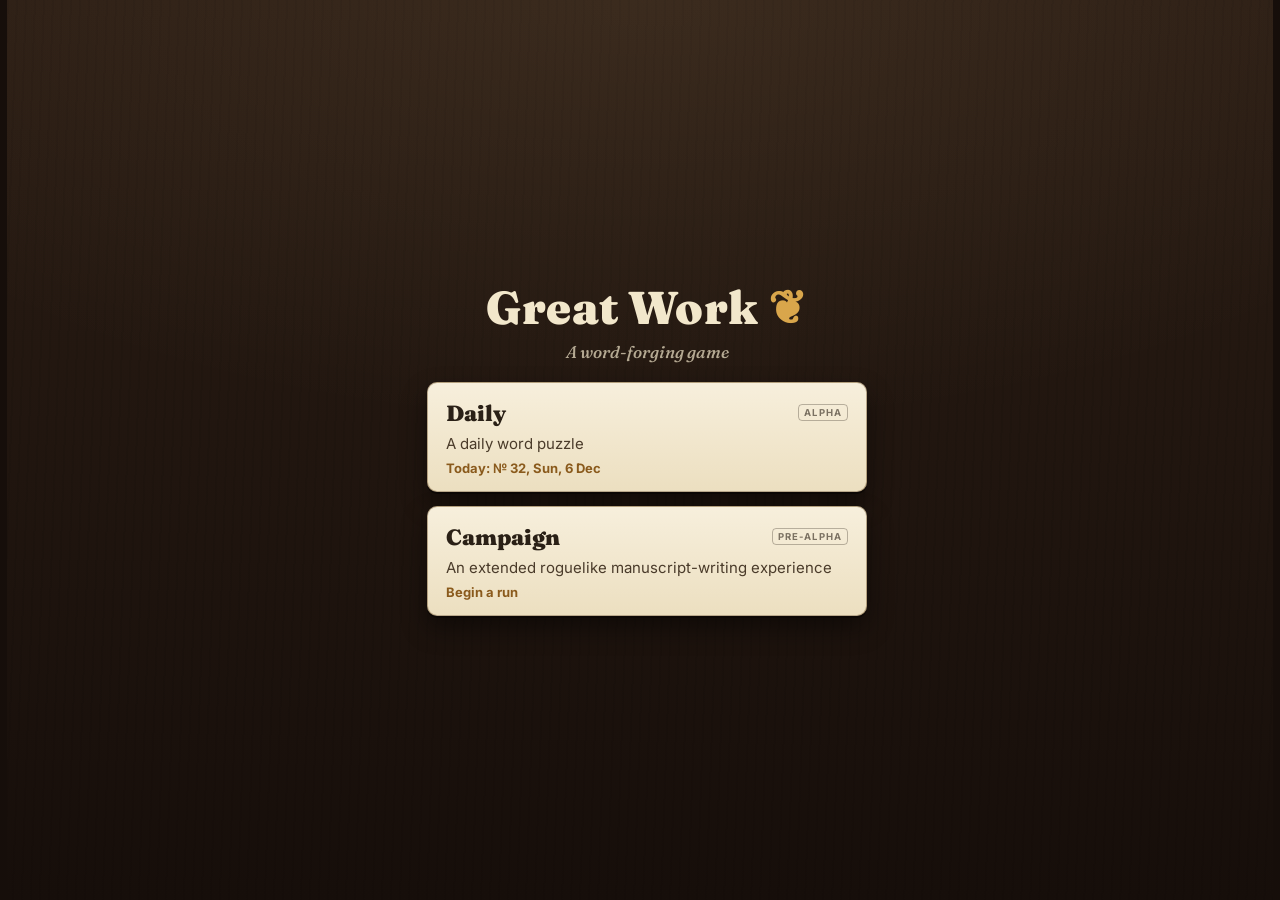
==== commit b49a7701: "Front door: the two modes described in a line each Daily: "A daily word puzzle". Campaign: "An exten" ====
--- a/index.html
+++ b/index.html
@@ -60,12 +60,12 @@
       <p class="door-sub">A word-forging game</p>
       <a class="door-card" id="doorDaily" href="daily/">
         <span class="door-card-head">Daily <span class="mode-tag">alpha</span></span>
-        <span class="door-card-body">One word from today’s case of sorts, ranked against every word the case could set.</span>
+        <span class="door-card-body">A daily word puzzle</span>
         <span class="door-card-meta" id="doorDailyMeta"></span>
       </a>
       <button class="door-card" id="doorCampaign" type="button">
         <span class="door-card-head">Campaign <span class="mode-tag">pre-alpha</span></span>
-        <span class="door-card-body">A word a page, patrons hired between pages, and quotas that climb chapter by chapter.</span>
+        <span class="door-card-body">An extended roguelike manuscript-writing experience</span>
         <span class="door-card-meta" id="doorCampaignMeta"></span>
       </button>
     </div>
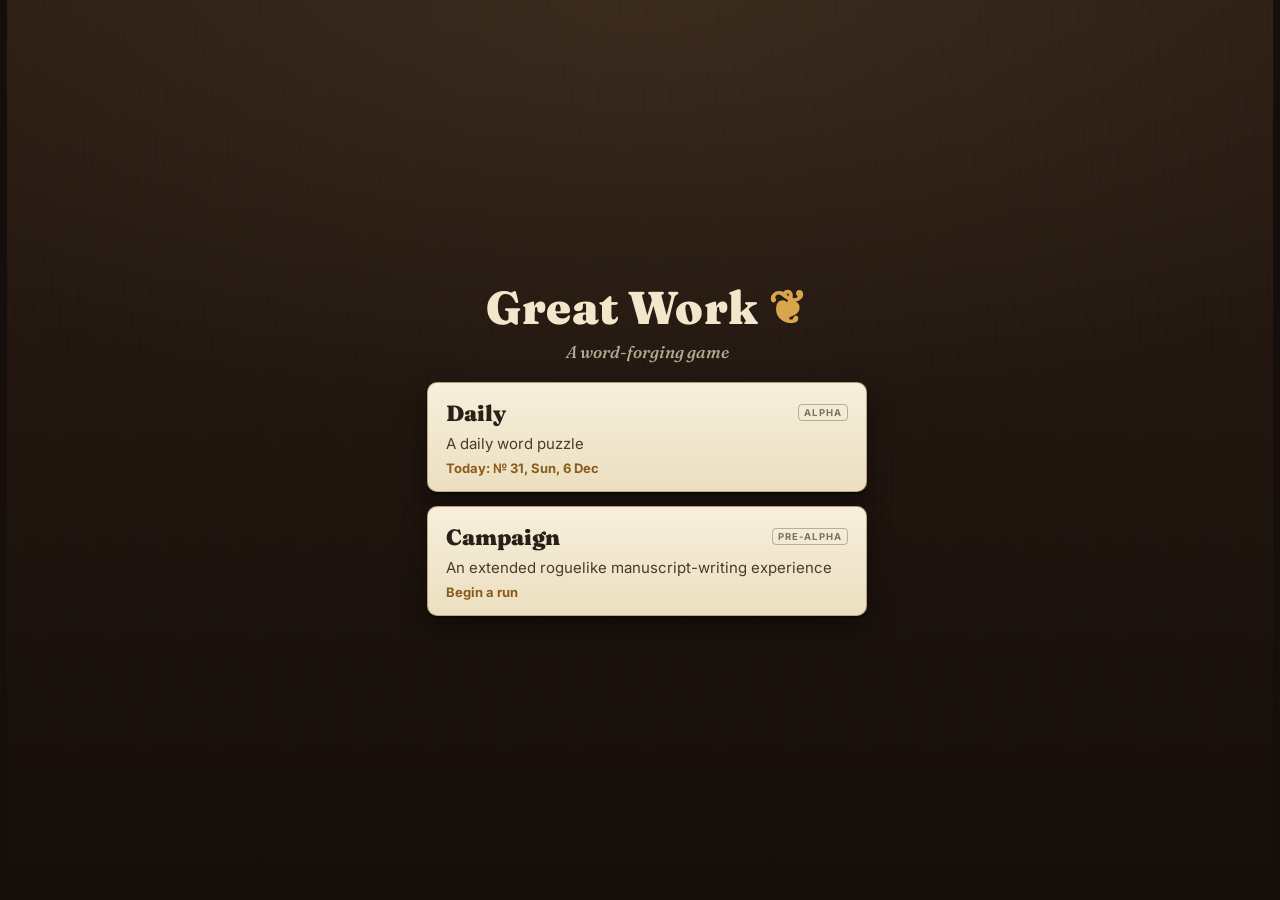
==== commit a30669fd: "The knee can be drawn back along the stick, and sets sorts where it stands The steel knee was decora" ====
--- a/index.html
+++ b/index.html
@@ -176,11 +176,12 @@
 
     <!-- Word groove — in the bench look, the composing stick. The scale and
          the knee are drawn by renderRule (js/render.js); the wrap dissolves
-         in retro, which hides both. -->
+         in retro, which hides both. The knee is dragged along the stick
+         (initKneeDrag in js/drag.js); its grip is the room a thumb needs. -->
     <div class="groove-wrap">
       <div id="word" class="word-groove" role="list" aria-label="Current word" data-placeholder="compose a word…"></div>
       <div id="wordRule" class="rule-bar" aria-hidden="true"></div>
-      <div id="wordKnee" class="knee" aria-hidden="true"></div>
+      <div id="wordKnee" class="knee" aria-hidden="true"><span class="knee-grip"></span></div>
     </div>
 
     <!-- Bag · rack · tray -->
--- a/css/style.css
+++ b/css/style.css
@@ -1688,6 +1688,15 @@
    scores. The rule is drawn rather than text-decoration'd, so it can be given
    the editor's red and a weight that survives against 900-weight numerals. */
 .ro-total[hidden] { display: none; }
+/* The standing figure in grey while the word on the stick would be refused,
+   in orange once the dictionary (or a licence) would take it: judgeWord in
+   js/main.js, set as classes by updateReadoutPreview. */
+#roTotal { transition: color calc(0.16s / var(--aspd, 1)) ease-out; }
+.readout--unword #roTotal { color: #8d8576; text-shadow: none; }
+.readout--word #roTotal {
+  color: #f39a3a;
+  text-shadow: 0 0 20px rgba(243, 154, 58, 0.45), 0 2px 4px rgba(0, 0, 0, 0.6);
+}
 .ro-total.ro-total--struck {
   position: relative;
   font-size: 27px;
@@ -1769,6 +1778,28 @@
   color: rgba(243, 222, 184, 0.18);
   pointer-events: none;
 }
+/* The gloss: the printed word's meaning, written into the empty groove in the
+   placeholder's own faint italic until the next sort is set (renderWord in
+   js/render.js). Two lines at most; a tap reads the whole of it. */
+.word-gloss {
+  position: absolute; inset: 0;
+  display: grid; place-items: center;
+  padding: 0 18px;
+  cursor: help;
+}
+.word-gloss > span {
+  display: -webkit-box;
+  -webkit-box-orient: vertical;
+  -webkit-line-clamp: 2;
+  overflow: hidden;
+  font-family: var(--serif);
+  font-style: italic;
+  font-size: 14px;
+  line-height: 1.35;
+  text-align: center;
+  color: rgba(243, 222, 184, 0.42);
+}
+.tip-gloss { font-style: italic; }
 .word-groove--reject {
   animation: grooveReject calc(0.42s / var(--aspd)) ease;
 }
@@ -2128,6 +2159,68 @@
   color: #9b8a6e;
   line-height: 1;
 }
+
+/* The Glossator's manicule, in rubric red: top-left, the corner nothing else
+   uses. Rendered in both looks; the bench needs nothing of its own. */
+.tile-gloss {
+  position: absolute;
+  left: 3px; top: 1px;
+  font-size: 16px;
+  font-weight: 700;
+  color: #a3241a;
+  line-height: 1;
+  pointer-events: none;
+}
+.tile--mini .tile-gloss { font-size: 10px; left: 2px; top: 0; }
+/* The Turnkey's lock: the sort turned over — dark iron, no face, a brass
+   keyhole (the daily's .tile--locked, in the game's sizes). */
+.tile--locked {
+  background:
+    repeating-linear-gradient(135deg, rgba(255, 255, 255, 0.04) 0 2px, rgba(255, 255, 255, 0) 2px 6px),
+    linear-gradient(165deg, #45413b 0%, #2e2b27 55%, #1f1d1a 100%) !important;
+  border-color: rgba(0, 0, 0, 0.65);
+  --trim-ring: 0 0 rgba(0, 0, 0, 0);
+  --tile-lift: #141210;
+  cursor: not-allowed;
+}
+.tile--locked .tile-letter, .tile--locked .tile-pts, .tile--locked .tile-alt,
+.tile--locked .tile-nick { visibility: hidden; }
+.tile--locked::before { display: none; }
+.tile--locked::after {
+  content: '';
+  position: absolute;
+  left: 50%; top: 50%;
+  width: 15px; height: 25px;
+  transform: translate(-50%, -52%);
+  background:
+    radial-gradient(circle at 50% 7px, #c9a34e 0 6.5px, transparent 7px),
+    linear-gradient(#c9a34e, #c9a34e) 50% 100% / 7px 16px no-repeat;
+  clip-path: polygon(0 0, 100% 0, 100% 45%, 74% 100%, 26% 100%, 0 45%);
+  box-shadow: none;
+  border-radius: 0;
+  animation: none;
+  opacity: 0.85;
+}
+.tile--mini.tile--locked::after { width: 9px; height: 15px; }
+
+/* ...and its pulse: a child of its own, since a tile's ::before and ::after
+   already belong to the gold trim, the fuse and the lock. */
+.tile-glow {
+  position: absolute;
+  inset: 0;
+  border-radius: inherit;
+  pointer-events: none;
+  box-shadow: inset 0 0 0 2px rgba(176, 50, 31, 0.6), 0 0 14px 4px rgba(196, 58, 36, 0.55);
+  animation: glossPulse calc(1.7s / var(--aspd, 1)) ease-in-out infinite;
+}
+@keyframes glossPulse {
+  0%, 100% { opacity: 0.3; }
+  50%      { opacity: 1; }
+}
+@media (prefers-reduced-motion: reduce) {
+  .tile-glow { animation: none; opacity: 0.75; }
+}
+
 
 /* ── Nicks ─────────────────────────────────────────────────────────────────────
    The mask does the cutting — a disc removed from the edge, taking border, trim
--- a/css/bench.css
+++ b/css/bench.css
@@ -366,6 +366,12 @@
   text-overflow: ellipsis;
 }
 html[data-look="bench"] .page-line--bold .page-word { font-weight: 700; }
+/* A printed word answers a tap with its gloss (renderPageLines). */
+html[data-look="bench"] .page-line--set .page-word { cursor: help; }
+html[data-look="bench"] .page-line--set .page-word:hover {
+  text-decoration: underline dotted rgba(60, 40, 20, 0.45);
+  text-underline-offset: 3px;
+}
 html[data-look="bench"] .page-score {
   font-family: var(--serif);
   font-size: 12px;
@@ -922,6 +928,20 @@
   font-size: 16px;
   color: rgba(255, 240, 210, 0.45);
 }
+/* The gloss sits where the placeholder does: in the stick's first course,
+   clear of the knee, in Fell. */
+html[data-look="bench"] .word-gloss {
+  inset: 8px 0 auto 0;
+  height: calc(var(--tile-h) + 8px);
+  place-items: center start;
+  padding: 0 18px 0 44px;
+}
+html[data-look="bench"] .word-gloss > span {
+  font-family: var(--bn-fell);
+  font-size: 15px;
+  text-align: left;
+  color: rgba(255, 240, 210, 0.55);
+}
 /* The scale, cut by renderRule — a tick per sort, the measure from the sixth. */
 html[data-look="bench"] .rule-bar {
   display: block;
@@ -957,28 +977,93 @@
   color: var(--bn-red);
   text-shadow: 0 0 6px rgba(255, 245, 210, 0.6);
 }
-/* The knee: a steel block that closes on the word's end. */
+/* The knee: a steel bar that closes on the word's end, and marks where the
+   next sort is set. It can be drawn back along the stick (initKneeDrag in
+   js/drag.js), and the sort it then stands before is parted from its neighbour
+   by the knee's own width to let it in. */
+html[data-look="bench"] .groove-wrap { --bn-knee-w: 18px; }
+html[data-look="bench"] .word-groove .knee-next { margin-left: var(--bn-knee-w); }
 html[data-look="bench"] .knee {
   display: block;
   position: absolute;
   top: 5px;
-  width: 18px;
+  width: var(--bn-knee-w);
   height: calc(var(--tile-h) + 14px);
-  border-radius: 2px;
-  background: linear-gradient(90deg, #c8cfd6, var(--bn-steel) 45%, var(--bn-steel-dk));
-  box-shadow: 0 0 0 1px rgba(30, 30, 30, 0.6), 2px 3px 8px rgba(0, 0, 0, 0.5);
-  transition: left calc(0.22s / var(--aspd)) cubic-bezier(.2, .8, .3, 1);
-  pointer-events: none;
+  border-radius: 3px 3px 2px 2px;
+  background:
+    /* the chamfer on the face that closes on the type */
+    linear-gradient(90deg, rgba(255, 255, 255, 0.9) 0 1.5px, transparent 1.5px),
+    /* light down its length, and the shade where it meets the stick */
+    linear-gradient(180deg, rgba(255, 255, 255, 0.4), transparent 20%, transparent 68%, rgba(0, 0, 0, 0.28)),
+    /* the bar itself, turned */
+    linear-gradient(90deg, #e3e8ec, #bcc4cb 28%, var(--bn-steel) 55%, var(--bn-steel-dk));
+  box-shadow:
+    0 0 0 1px rgba(24, 26, 30, 0.7),
+    inset 0 1px 0 rgba(255, 255, 255, 0.65),
+    inset -1px 0 0 rgba(0, 0, 0, 0.3),
+    2px 3px 8px rgba(0, 0, 0, 0.5);
+  transition:
+    left calc(0.22s / var(--aspd)) cubic-bezier(.2, .8, .3, 1),
+    transform calc(0.12s / var(--aspd)) ease,
+    box-shadow calc(0.12s / var(--aspd)) ease,
+    filter calc(0.12s / var(--aspd)) ease;
+  cursor: ew-resize;
+  touch-action: none;             /* the gesture draws the knee, not the page */
+  -webkit-user-select: none; user-select: none;
+  -webkit-tap-highlight-color: transparent;
   z-index: 2;
 }
 /* A word wrapped to a second row has no end for the knee to close on. */
 html[data-look="bench"] .knee--off { display: none; }
+/* An empty stick has one place to stand, and nothing to take hold of. */
+html[data-look="bench"] .knee--idle { pointer-events: none; }
+/* The clamp screw at its head, slotted. */
 html[data-look="bench"] .knee::after {
   content: '';
-  position: absolute; left: 5px; top: 8px;
-  width: 8px; height: 8px;
+  position: absolute; left: 50%; top: 7px;
+  width: 10px; height: 10px;
+  margin-left: -5px;
   border-radius: 50%;
-  background: radial-gradient(circle at 35% 35%, #fff, #7a828a 70%);
+  background:
+    linear-gradient(115deg, transparent 43%, rgba(20, 22, 26, 0.75) 43% 57%, transparent 57%),
+    radial-gradient(circle at 35% 30%, #fff, #b3bbc3 45%, #666f78);
+  box-shadow: 0 0 0 1px rgba(20, 22, 26, 0.45), 0 1px 0 rgba(255, 255, 255, 0.45);
+}
+/* Knurling at the waist, where a thumb goes. */
+html[data-look="bench"] .knee::before {
+  content: '';
+  position: absolute; left: 3px; right: 3px; top: 50%;
+  height: 26px;
+  margin-top: -9px;
+  border-radius: 1px;
+  background: repeating-linear-gradient(180deg,
+    rgba(20, 24, 30, 0.6) 0 1px, rgba(255, 255, 255, 0.6) 1px 2px, transparent 2px 4px);
+}
+/* The room a thumb needs: a little either side of the bar, where it gives up
+   a sliver of the sorts beside it, and a good deal more down over the scale,
+   where nothing else answers a touch. */
+html[data-look="bench"] .knee-grip {
+  position: absolute;
+  inset: -5px -8px -6px;
+}
+html[data-look="bench"] .knee-grip::after {
+  content: '';
+  position: absolute;
+  left: -12px; right: -12px; top: 100%;
+  height: 40px;
+}
+/* In the hand: lifted off the brass, and quicker between sorts. */
+html[data-look="bench"] .knee--held {
+  transform: translateY(-2px) scale(1.05);
+  filter: brightness(1.1);
+  box-shadow:
+    0 0 0 1px rgba(24, 26, 30, 0.75),
+    inset 0 1px 0 rgba(255, 255, 255, 0.7),
+    inset -1px 0 0 rgba(0, 0, 0, 0.3),
+    0 0 0 3px rgba(255, 244, 214, 0.28),
+    4px 9px 14px rgba(0, 0, 0, 0.6);
+  transition-duration: calc(0.1s / var(--aspd));
+  cursor: grabbing;
 }
 
 /* ── The proof strip ──────────────────────────────────────────────────────────
@@ -1155,6 +1240,8 @@
   font-variation-settings: 'opsz' 144;
 }
 html[data-look="bench"] .ro-total.ro-total--struck { font-size: 22px; color: #9a8a70; text-shadow: none; }
+html[data-look="bench"] .readout--unword #roTotal { color: #a39883; text-shadow: none; }
+html[data-look="bench"] .readout--word #roTotal { color: #c4531a; text-shadow: none; }
 
 /* ── The type case, the bag and the hellbox ───────────────────────────────── */
 html[data-look="bench"] .rack-row {
@@ -1457,8 +1544,10 @@
     padding: 10px 10px 36px;
     gap: 6px;
   }
-  html[data-look="bench"] .knee { top: 3px; width: 12px; }
-  html[data-look="bench"] .knee::after { left: 3px; width: 6px; height: 6px; }
+  html[data-look="bench"] .groove-wrap { --bn-knee-w: 12px; }
+  html[data-look="bench"] .knee { top: 3px; }
+  html[data-look="bench"] .knee::after { top: 5px; width: 7px; height: 7px; margin-left: -3.5px; }
+  html[data-look="bench"] .knee::before { left: 2px; right: 2px; height: 18px; margin-top: -6px; }
   html[data-look="bench"] .rule-bar { height: 36px; }
   html[data-look="bench"] .tick-label { font-size: 10.5px; bottom: 20px; }
   html[data-look="bench"] .rack-row { grid-template-columns: 1fr 1fr; gap: 6px; }
